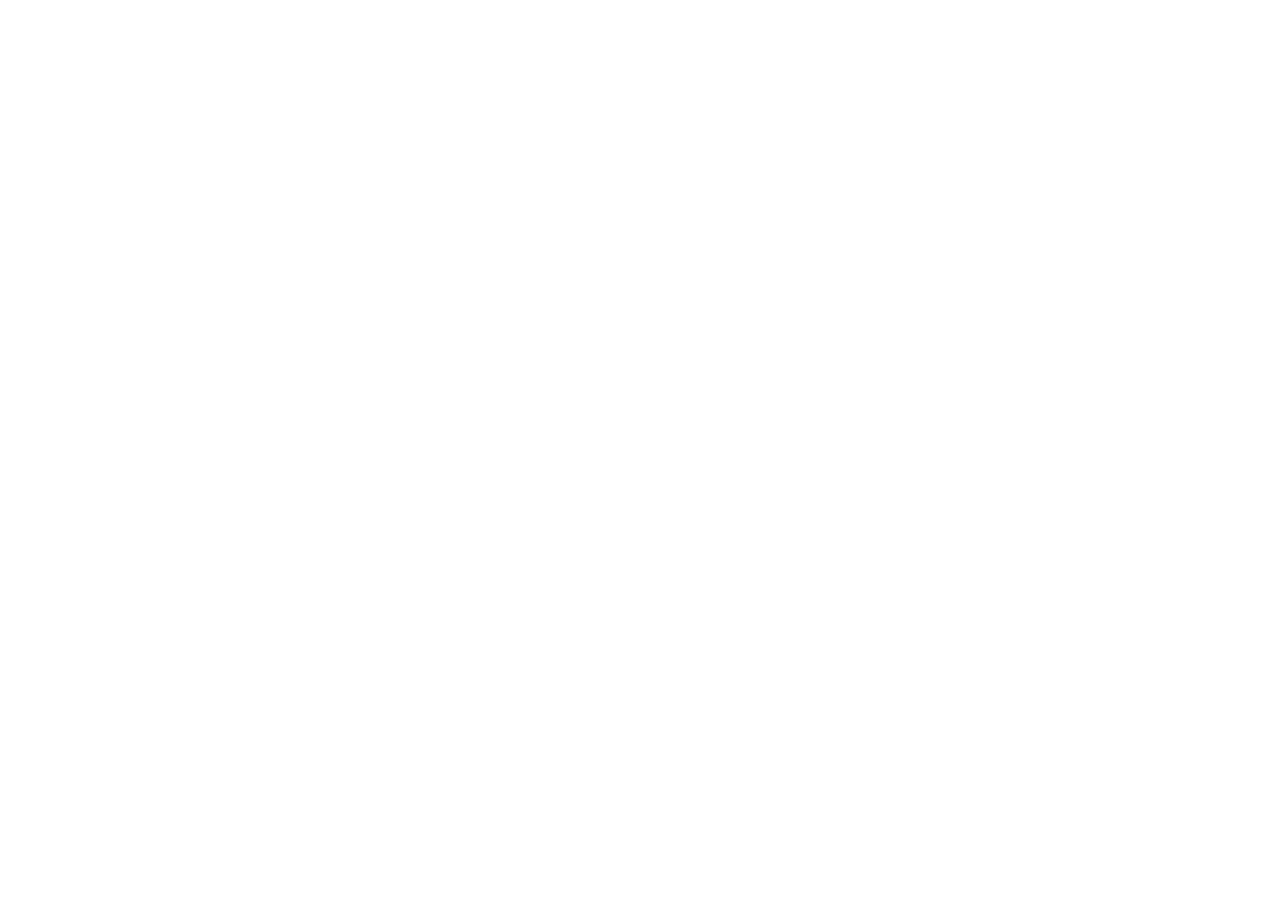
==== index.html @ 659ebb9b "File dasar" ====
<!DOCTYPE html>
<html lang="en">
<head>
    <meta charset="UTF-8">
    <meta http-equiv="X-UA-Compatible" content="IE=edge">
    <meta name="viewport" content="width=device-width, initial-scale=1.0">
    <title>Document</title>
    <link rel="stylesheet" href="styles/style.css">
</head>
<body>
    
</body>
</html>
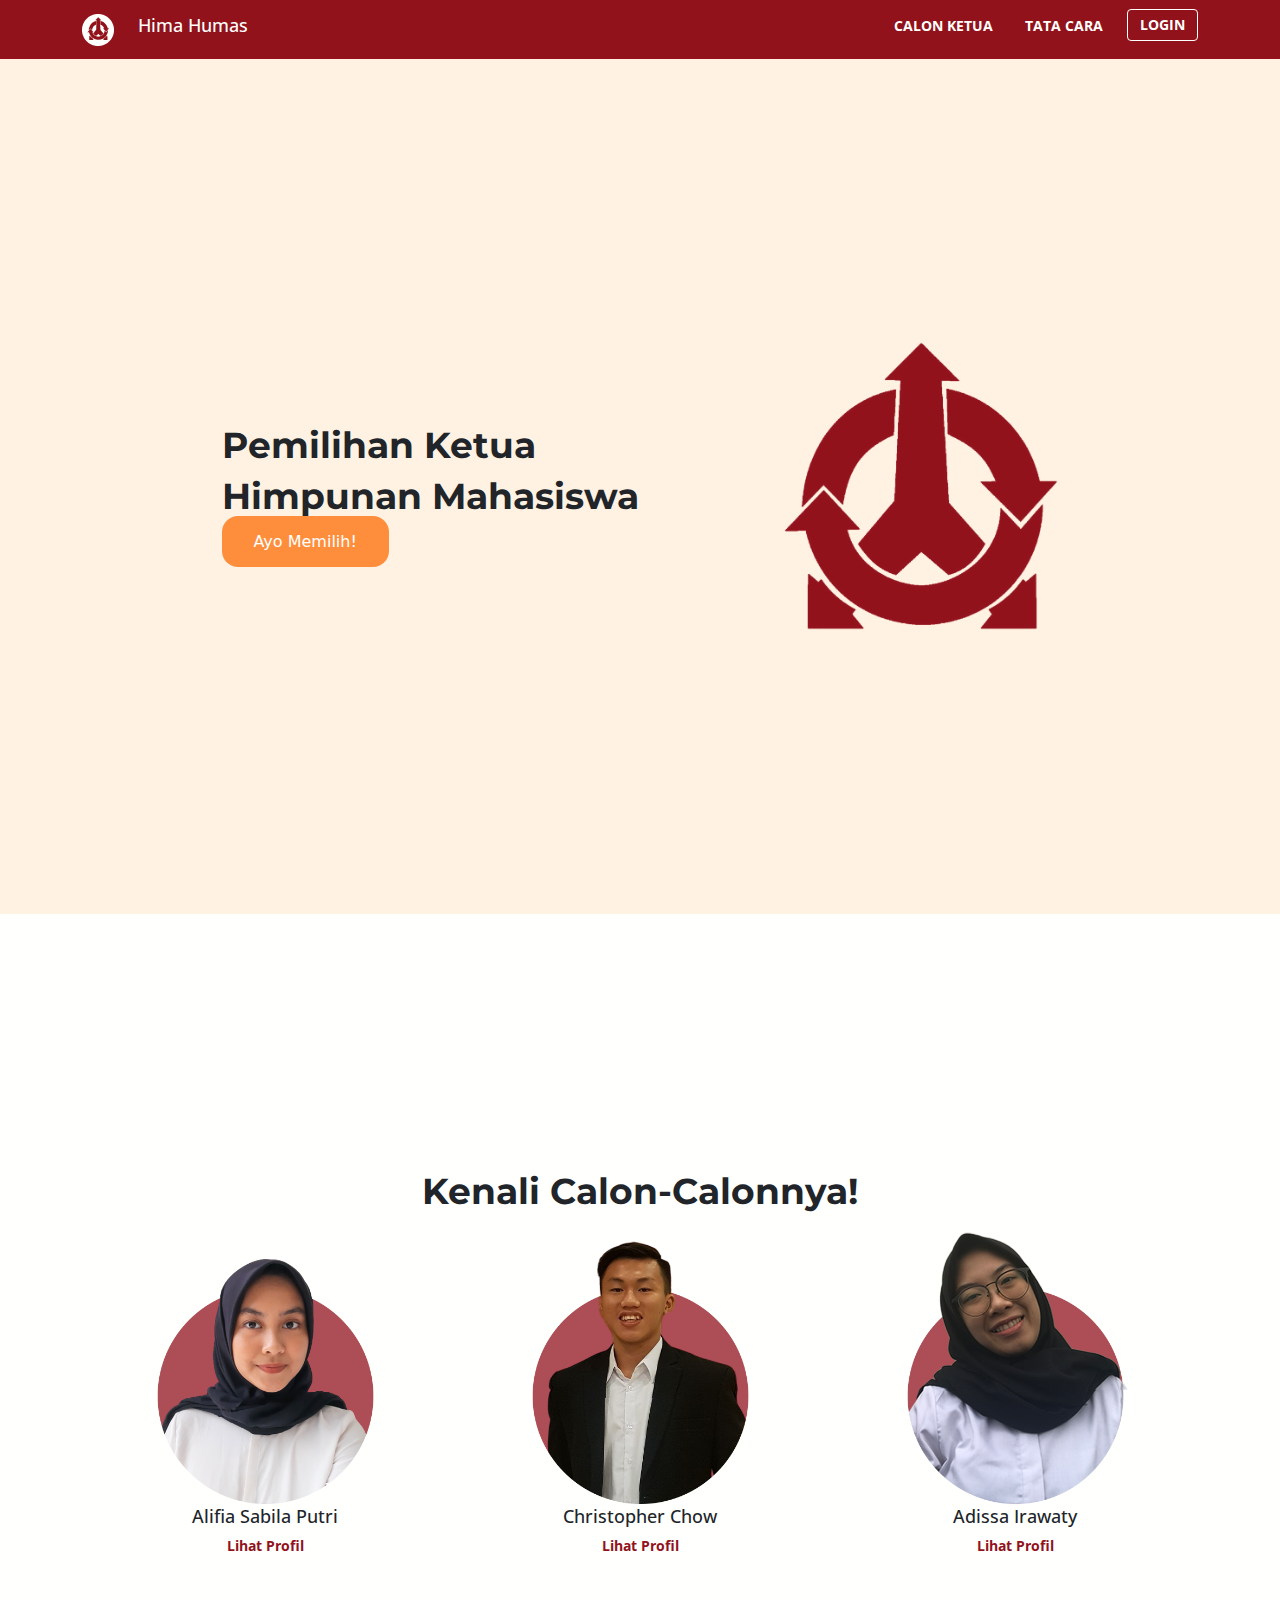
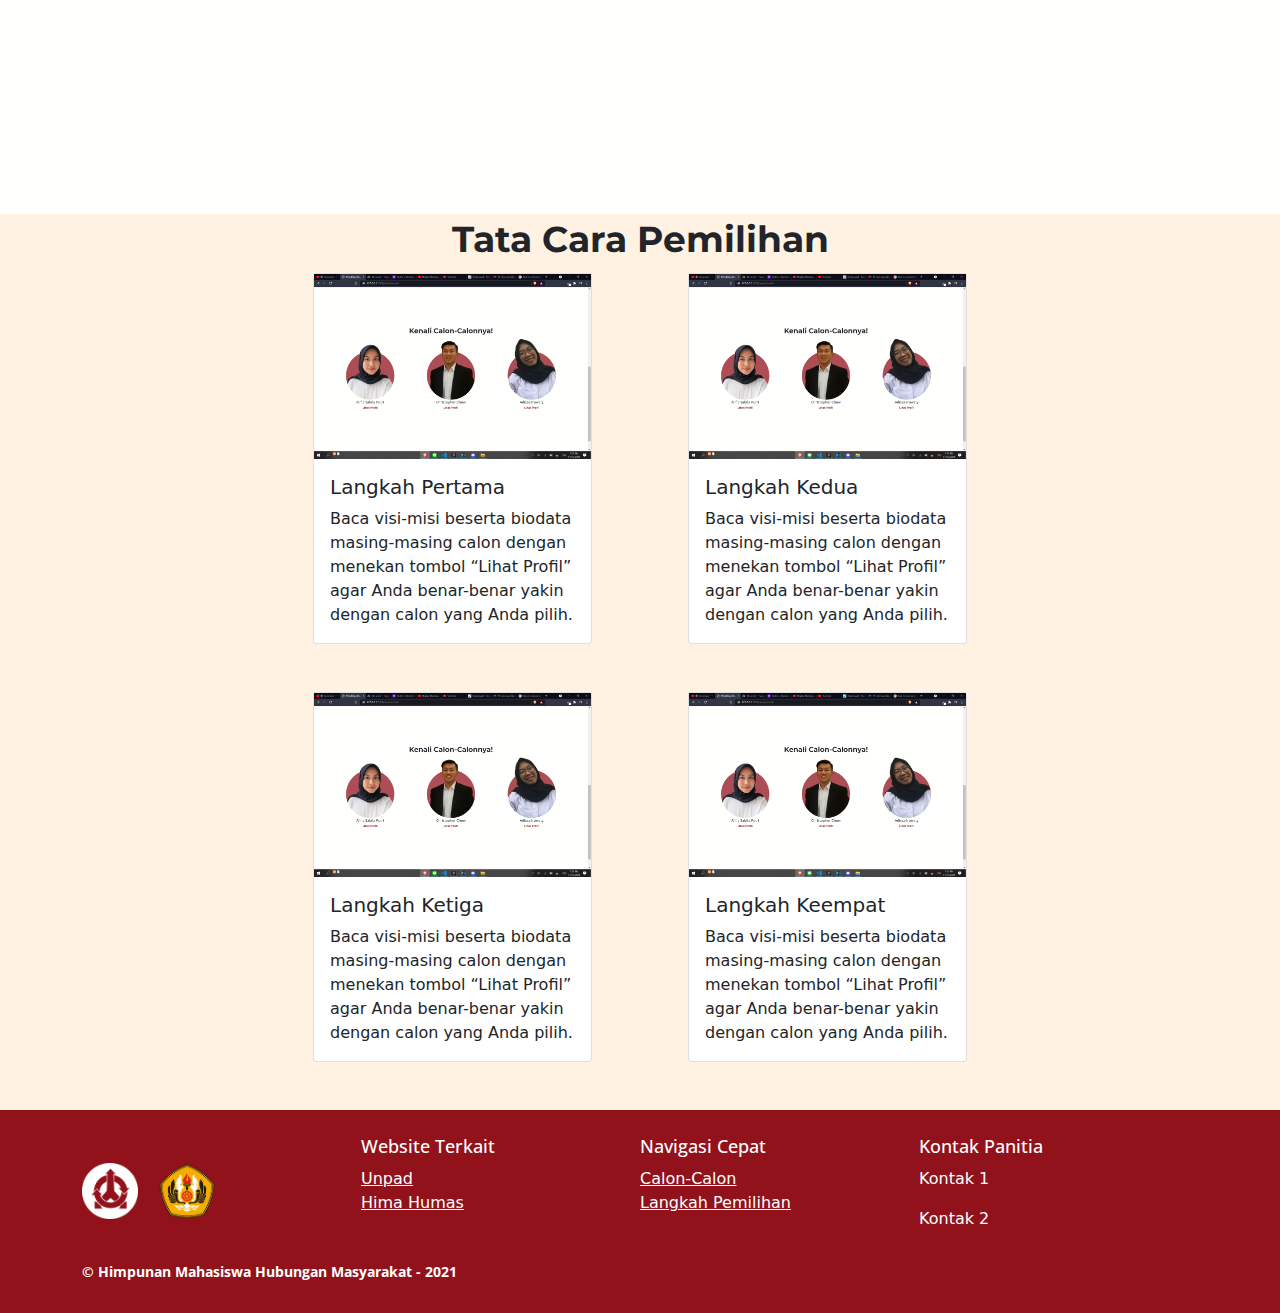
==== commit 681e4060: "Page index (belum responsive)" ====
--- a/index.html
+++ b/index.html
@@ -4,10 +4,160 @@
     <meta charset="UTF-8">
     <meta http-equiv="X-UA-Compatible" content="IE=edge">
     <meta name="viewport" content="width=device-width, initial-scale=1.0">
-    <title>Document</title>
+    <title>Pemilu Raya Hima Humas 2021</title>
     <link rel="stylesheet" href="styles/style.css">
 </head>
 <body>
+    <!-- Navigation bar -->
+    <nav class="navbar navbar-expand-lg bg-primary">
+        <div class="container">
+            <a href="#" class="navbar-brand d-flex flex-row align-items-center" aria-label="Logo Website">
+                <img class="me-4" src="src/logo/Logo Hima.png" alt="" srcset="">
+                <h6 class="h5 text-light">Hima Humas</h6>
+            </a>
+
+            <ul class="navbar-nav">
+                <li class="nav-item">
+                    <a href="#" class="nav-link text-light me-3 h6">CALON KETUA</a>
+                </li>
+                <li class="nav-item">
+                    <a href="#" class="nav-link text-light me-3 h6">TATA CARA</a>
+                </li>
+                <li class="nav-item">
+                    <a href="" class="btn btn-outline-light h6">LOGIN</a>
+                </li>
+            </ul>
+        </div>
+    </nav>
+
+    <!-- Hero Section -->
+    <main class="container hero d-flex flex-row justify-content-center align-items-center">
+        <div class="col-lg-6">
+            <h3 class="h3">Pemilihan Ketua <br> Himpunan Mahasiswa</h3>
+            <a href="#" class="button">Ayo Memilih!</a>
+        </div>
+        <div class="col-lg-3">
+            <img src="./src/logo/HIMA INTERNAL edit.png" class="logo" alt="">
+        </div>
+    </main>
     
+    <!-- Calon Section -->
+    <main class="calon">
+        <div class="container calon d-flex flex-column align-items-center justify-content-center">
+            <h3 class="h3">Kenali Calon-Calonnya!</h3>
+            <div class="d-flex flex-row justify-content-center">
+                <div class="col-lg-3 mx-5 d-flex flex-column align-items-center">
+                    <img src="./src/calon/Calon 1/calon-1.png" alt="" class="logo">
+                    <h5 class="h5">Alifia Sabila Putri</h5>
+                    <h6 class="h6 text-primary">Lihat Profil</h6>
+                </div>
+                <div class="col-lg-3 mx-5 d-flex flex-column align-items-center">
+                    <img src="./src/calon/Calon 2/calon-2.png" alt="" class="logo">
+                    <h5 class="h5">Christopher Chow</h5>
+                    <h6 class="h6 text-primary">Lihat Profil</h6>
+                </div>
+                <div class="col-lg-3 mx-5 d-flex flex-column align-items-center">
+                    <img src="./src/calon/Calon 3/calon-3.png" alt="" class="logo">
+                    <h5 class="h5">Adissa Irawaty</h5>
+                    <h6 class="h6 text-primary">Lihat Profil</h6>
+                </div>
+            </div>
+        </div>
+    </main>
+
+    <!-- Tata Cara Section-->
+    <main>
+        <div class="container d-flex flex-column align-items-center justify-content-center">
+            <h3 class="h3">Tata Cara Pemilihan</h3>
+            <div class="d-flex flex-column col-lg-12">
+                <div class="d-flex flex-row align-items-center justify-content-center">
+                    <div class="col-lg-3 mx-5">
+                        <div class="card" style="width:100%">
+                            <img src="./src/tatacara/tes.png" alt="">
+                            <div class="card-body">
+                                <h5 class="card-title">Langkah Pertama</h5>
+                                <p class="card-text">
+                                    Baca visi-misi beserta biodata masing-masing calon dengan menekan tombol “Lihat Profil” agar Anda benar-benar yakin dengan calon yang Anda pilih.
+                                </p>
+                            </div>
+                        </div>
+                        
+                    </div>
+                    <div class="col-lg-3 mx-5">
+                        <div class="card" style="width:100%">
+                            <img src="./src/tatacara/tes.png" alt="">
+                            <div class="card-body">
+                                <h5 class="card-title">Langkah Kedua</h5>
+                                <p class="card-text">
+                                    Baca visi-misi beserta biodata masing-masing calon dengan menekan tombol “Lihat Profil” agar Anda benar-benar yakin dengan calon yang Anda pilih.
+                                </p>
+                            </div>
+                        </div>
+                    </div>
+                </div>
+                <div class="d-flex flex-row align-items-center justify-content-center">
+                    <div class="col-lg-3 mx-5 my-5">
+                        <div class="card" style="width:100%">
+                            <img src="./src/tatacara/tes.png" alt="">
+                            <div class="card-body">
+                                <h5 class="card-title">Langkah Ketiga</h5>
+                                <p class="card-text">
+                                    Baca visi-misi beserta biodata masing-masing calon dengan menekan tombol “Lihat Profil” agar Anda benar-benar yakin dengan calon yang Anda pilih.
+                                </p>
+                            </div>
+                        </div>
+                        
+                    </div>
+                    <div class="col-lg-3 mx-5 my-5">
+                        <div class="card" style="width:100%">
+                            <img src="./src/tatacara/tes.png" alt="">
+                            <div class="card-body">
+                                <h5 class="card-title">Langkah Keempat</h5>
+                                <p class="card-text">
+                                    Baca visi-misi beserta biodata masing-masing calon dengan menekan tombol “Lihat Profil” agar Anda benar-benar yakin dengan calon yang Anda pilih.
+                                </p>
+                            </div>
+                        </div>
+                    </div>
+                </div>
+            </div>
+        </div>
+    </main>
+
+    <!-- Footer -->
+    <footer class="bg-primary py-4">
+        <div class="container d-flex flex-column">
+            <div class="d-flex flex-row col-lg-12 mb-3">
+                <div class="col-lg-3 d-flex flex-row align-items-center">
+                    <div class="col-lg-3">
+                        <img src="./src/logo/Logo Hima Gede.png" alt="" class="logo-sm">
+                    </div>
+                    <div class="col-lg-3">
+                        <img src="./src/logo/logo-unpad1.png" alt="" class="logo">
+                    </div>
+                </div>
+                <div class="col-lg-3 d-flex flex-column">
+                    <h5 class="h5 text-light">Website Terkait</h5>
+                    <a href="https://www.unpad.ac.id/" target="_blank" class="text-light">Unpad</a>
+                    <a href="http://prodihumas.fikom.unpad.ac.id/category/kemahasiswaan/hima-humas/" target="_blank" class="text-light">Hima Humas</a>
+                </div>
+                <div class="col-lg-3 d-flex flex-column">
+                    <h5 class="h5 text-light">Navigasi Cepat</h5>
+                    <a href="" class="text-light">Calon-Calon</a>
+                    <a href="" class="text-light">Langkah Pemilihan</a>
+                </div>
+                <div class="col-lg-3 d-flex flex-column">
+                    <h5 class="h5 text-light">Kontak Panitia</h5>
+                    <p class="text-light">Kontak 1</p>
+                    <p class="text-light">Kontak 2</p>
+                </div>
+            </div>
+            
+            <h6 class="h6 text-light">© Himpunan Mahasiswa Hubungan Masyarakat - 2021</h6>
+        </div>
+    </footer>
+
+    <!-- JavaScript Bootstrap -->
+    <script src="https://cdn.jsdelivr.net/npm/bootstrap@5.1.3/dist/js/bootstrap.bundle.min.js" integrity="sha384-ka7Sk0Gln4gmtz2MlQnikT1wXgYsOg+OMhuP+IlRH9sENBO0LRn5q+8nbTov4+1p" crossorigin="anonymous"></script>
 </body>
 </html>--- a/styles/style.css
+++ b/styles/style.css
@@ -0,0 +1,11439 @@
+@charset "UTF-8";
+@import url("https://fonts.googleapis.com/css2?family=Montserrat:wght@400;500;700&family=Open+Sans:wght@400;500;600;700&display=swap");
+.bg-color-bg {
+  background-color: #FFF2e2;
+}
+
+.bg-color-bg-2 {
+  background-color: #FFFFFE;
+}
+
+.bg-color-headline {
+  background-color: #0d0d0d;
+}
+
+.bg-color-paragraph {
+  background-color: #2a2a2a;
+}
+
+.bg-color-primary {
+  background-color: #92121C;
+}
+
+.bg-color-secondary {
+  background-color: #FF8E3C;
+}
+
+.bg-color-success {
+  background-color: #93BC39;
+}
+
+.bg-color-error {
+  background-color: #EE3E54;
+}
+
+.color-bg {
+  color: #FFF2e2;
+}
+
+.color-bg-2 {
+  color: #FFFFFE;
+}
+
+.color-headline {
+  color: #0d0d0d;
+}
+
+.color-paragraph {
+  color: #2a2a2a;
+}
+
+.color-primary {
+  color: #92121C;
+}
+
+.color-secondary {
+  color: #FF8E3C;
+}
+
+.color-success {
+  color: #93BC39;
+}
+
+.color-error {
+  color: #EE3E54;
+}
+
+.h1 {
+  font-family: "Montserrat", sans-serif !important;
+  font-size: 72px !important;
+  line-height: 96px !important;
+  font-weight: bold !important;
+}
+
+.h2 {
+  font-family: "Montserrat", sans-serif !important;
+  font-size: 51px !important;
+  line-height: 72px !important;
+  font-weight: bold !important;
+}
+
+.h3 {
+  font-family: "Montserrat", sans-serif !important;
+  font-size: 36px !important;
+  line-height: 51px !important;
+  font-weight: bold !important;
+}
+
+.h4 {
+  font-family: "Montserrat", sans-serif !important;
+  font-size: 25px !important;
+  line-height: 36px !important;
+  font-weight: bold !important;
+}
+
+.h5 {
+  font-family: "Open sans", sans-serif !important;
+  font-size: 18px !important;
+  line-height: 25px !important;
+  font-weight: 600;
+}
+
+.h6 {
+  font-family: "Open sans", sans-serif !important;
+  font-size: 14px !important;
+  line-height: 18px !important;
+  letter-spacing: 4% !important;
+  font-weight: bold !important;
+}
+
+.p {
+  font-family: "Open sans", sans-serif !important;
+  font-size: 18px !important;
+  line-height: 25px !important;
+}
+
+body {
+  margin: 0;
+  padding: 0;
+  background-color: #FFF2e2 !important;
+}
+
+.hero {
+  height: 95vh;
+}
+
+.calon {
+  height: 100vh;
+  background-color: #FFFFFE;
+}
+
+.tatacara-item {
+  background-color: #FFFFFE;
+  width: 100%;
+}
+.tatacara-item img {
+  width: 100%;
+  height: auto;
+}
+
+.button {
+  text-decoration: none;
+  background-color: #ff8e3c;
+  color: #fffffe;
+  padding: 16px 32px;
+  border-radius: 16px;
+}
+
+.logo {
+  width: 100%;
+  height: auto;
+}
+
+.logo-sm {
+  width: 80%;
+  height: auto;
+}
+
+/*!
+ * Bootstrap v5.1.3 (https://getbootstrap.com/)
+ * Copyright 2011-2021 The Bootstrap Authors
+ * Copyright 2011-2021 Twitter, Inc.
+ * Licensed under MIT (https://github.com/twbs/bootstrap/blob/main/LICENSE)
+ */
+:root {
+  --bs-blue: #0d6efd;
+  --bs-indigo: #6610f2;
+  --bs-purple: #6f42c1;
+  --bs-pink: #d63384;
+  --bs-red: #dc3545;
+  --bs-orange: #fd7e14;
+  --bs-yellow: #ffc107;
+  --bs-green: #198754;
+  --bs-teal: #20c997;
+  --bs-cyan: #0dcaf0;
+  --bs-white: #fff;
+  --bs-gray: #6c757d;
+  --bs-gray-dark: #343a40;
+  --bs-gray-100: #f8f9fa;
+  --bs-gray-200: #e9ecef;
+  --bs-gray-300: #dee2e6;
+  --bs-gray-400: #ced4da;
+  --bs-gray-500: #adb5bd;
+  --bs-gray-600: #6c757d;
+  --bs-gray-700: #495057;
+  --bs-gray-800: #343a40;
+  --bs-gray-900: #212529;
+  --bs-primary: #92121c;
+  --bs-secondary: #ff8e3c;
+  --bs-success: #93bc39;
+  --bs-info: #0d0d0d;
+  --bs-warning: #2a2a2a;
+  --bs-danger: #ee3e54;
+  --bs-light: #fffffe;
+  --bs-dark: #fff2e2;
+  --bs-primary-rgb: 146, 18, 28;
+  --bs-secondary-rgb: 255, 142, 60;
+  --bs-success-rgb: 147, 188, 57;
+  --bs-info-rgb: 13, 13, 13;
+  --bs-warning-rgb: 42, 42, 42;
+  --bs-danger-rgb: 238, 62, 84;
+  --bs-light-rgb: 255, 255, 254;
+  --bs-dark-rgb: 255, 242, 226;
+  --bs-white-rgb: 255, 255, 255;
+  --bs-black-rgb: 0, 0, 0;
+  --bs-body-color-rgb: 33, 37, 41;
+  --bs-body-bg-rgb: 255, 255, 255;
+  --bs-font-sans-serif: system-ui, -apple-system, "Segoe UI", Roboto, "Helvetica Neue", Arial, "Noto Sans", "Liberation Sans", sans-serif, "Apple Color Emoji", "Segoe UI Emoji", "Segoe UI Symbol", "Noto Color Emoji";
+  --bs-font-monospace: SFMono-Regular, Menlo, Monaco, Consolas, "Liberation Mono", "Courier New", monospace;
+  --bs-gradient: linear-gradient(180deg, rgba(255, 255, 255, 0.15), rgba(255, 255, 255, 0));
+  --bs-body-font-family: var(--bs-font-sans-serif);
+  --bs-body-font-size: 1rem;
+  --bs-body-font-weight: 400;
+  --bs-body-line-height: 1.5;
+  --bs-body-color: #212529;
+  --bs-body-bg: #fff;
+}
+
+*,
+*::before,
+*::after {
+  box-sizing: border-box;
+}
+
+@media (prefers-reduced-motion: no-preference) {
+  :root {
+    scroll-behavior: smooth;
+  }
+}
+
+body {
+  margin: 0;
+  font-family: var(--bs-body-font-family);
+  font-size: var(--bs-body-font-size);
+  font-weight: var(--bs-body-font-weight);
+  line-height: var(--bs-body-line-height);
+  color: var(--bs-body-color);
+  text-align: var(--bs-body-text-align);
+  background-color: var(--bs-body-bg);
+  -webkit-text-size-adjust: 100%;
+  -webkit-tap-highlight-color: rgba(0, 0, 0, 0);
+}
+
+hr {
+  margin: 1rem 0;
+  color: inherit;
+  background-color: currentColor;
+  border: 0;
+  opacity: 0.25;
+}
+
+hr:not([size]) {
+  height: 1px;
+}
+
+h6, .h6, h5, .h5, h4, .h4, h3, .h3, h2, .h2, h1, .h1 {
+  margin-top: 0;
+  margin-bottom: 0.5rem;
+  font-weight: 500;
+  line-height: 1.2;
+}
+
+h1, .h1 {
+  font-size: calc(1.375rem + 1.5vw);
+}
+@media (min-width: 1200px) {
+  h1, .h1 {
+    font-size: 2.5rem;
+  }
+}
+
+h2, .h2 {
+  font-size: calc(1.325rem + 0.9vw);
+}
+@media (min-width: 1200px) {
+  h2, .h2 {
+    font-size: 2rem;
+  }
+}
+
+h3, .h3 {
+  font-size: calc(1.3rem + 0.6vw);
+}
+@media (min-width: 1200px) {
+  h3, .h3 {
+    font-size: 1.75rem;
+  }
+}
+
+h4, .h4 {
+  font-size: calc(1.275rem + 0.3vw);
+}
+@media (min-width: 1200px) {
+  h4, .h4 {
+    font-size: 1.5rem;
+  }
+}
+
+h5, .h5 {
+  font-size: 1.25rem;
+}
+
+h6, .h6 {
+  font-size: 1rem;
+}
+
+p {
+  margin-top: 0;
+  margin-bottom: 1rem;
+}
+
+abbr[title],
+abbr[data-bs-original-title] {
+  -webkit-text-decoration: underline dotted;
+          text-decoration: underline dotted;
+  cursor: help;
+  -webkit-text-decoration-skip-ink: none;
+          text-decoration-skip-ink: none;
+}
+
+address {
+  margin-bottom: 1rem;
+  font-style: normal;
+  line-height: inherit;
+}
+
+ol,
+ul {
+  padding-left: 2rem;
+}
+
+ol,
+ul,
+dl {
+  margin-top: 0;
+  margin-bottom: 1rem;
+}
+
+ol ol,
+ul ul,
+ol ul,
+ul ol {
+  margin-bottom: 0;
+}
+
+dt {
+  font-weight: 700;
+}
+
+dd {
+  margin-bottom: 0.5rem;
+  margin-left: 0;
+}
+
+blockquote {
+  margin: 0 0 1rem;
+}
+
+b,
+strong {
+  font-weight: bolder;
+}
+
+small, .small {
+  font-size: 0.875em;
+}
+
+mark, .mark {
+  padding: 0.2em;
+  background-color: #fcf8e3;
+}
+
+sub,
+sup {
+  position: relative;
+  font-size: 0.75em;
+  line-height: 0;
+  vertical-align: baseline;
+}
+
+sub {
+  bottom: -0.25em;
+}
+
+sup {
+  top: -0.5em;
+}
+
+a {
+  color: #92121c;
+  text-decoration: underline;
+}
+a:hover {
+  color: #750e16;
+}
+
+a:not([href]):not([class]), a:not([href]):not([class]):hover {
+  color: inherit;
+  text-decoration: none;
+}
+
+pre,
+code,
+kbd,
+samp {
+  font-family: var(--bs-font-monospace);
+  font-size: 1em;
+  direction: ltr /* rtl:ignore */;
+  unicode-bidi: bidi-override;
+}
+
+pre {
+  display: block;
+  margin-top: 0;
+  margin-bottom: 1rem;
+  overflow: auto;
+  font-size: 0.875em;
+}
+pre code {
+  font-size: inherit;
+  color: inherit;
+  word-break: normal;
+}
+
+code {
+  font-size: 0.875em;
+  color: #d63384;
+  word-wrap: break-word;
+}
+a > code {
+  color: inherit;
+}
+
+kbd {
+  padding: 0.2rem 0.4rem;
+  font-size: 0.875em;
+  color: #fff;
+  background-color: #212529;
+  border-radius: 0.2rem;
+}
+kbd kbd {
+  padding: 0;
+  font-size: 1em;
+  font-weight: 700;
+}
+
+figure {
+  margin: 0 0 1rem;
+}
+
+img,
+svg {
+  vertical-align: middle;
+}
+
+table {
+  caption-side: bottom;
+  border-collapse: collapse;
+}
+
+caption {
+  padding-top: 0.5rem;
+  padding-bottom: 0.5rem;
+  color: #6c757d;
+  text-align: left;
+}
+
+th {
+  text-align: inherit;
+  text-align: -webkit-match-parent;
+}
+
+thead,
+tbody,
+tfoot,
+tr,
+td,
+th {
+  border-color: inherit;
+  border-style: solid;
+  border-width: 0;
+}
+
+label {
+  display: inline-block;
+}
+
+button {
+  border-radius: 0;
+}
+
+button:focus:not(:focus-visible) {
+  outline: 0;
+}
+
+input,
+button,
+select,
+optgroup,
+textarea {
+  margin: 0;
+  font-family: inherit;
+  font-size: inherit;
+  line-height: inherit;
+}
+
+button,
+select {
+  text-transform: none;
+}
+
+[role=button] {
+  cursor: pointer;
+}
+
+select {
+  word-wrap: normal;
+}
+select:disabled {
+  opacity: 1;
+}
+
+[list]::-webkit-calendar-picker-indicator {
+  display: none;
+}
+
+button,
+[type=button],
+[type=reset],
+[type=submit] {
+  -webkit-appearance: button;
+}
+button:not(:disabled),
+[type=button]:not(:disabled),
+[type=reset]:not(:disabled),
+[type=submit]:not(:disabled) {
+  cursor: pointer;
+}
+
+::-moz-focus-inner {
+  padding: 0;
+  border-style: none;
+}
+
+textarea {
+  resize: vertical;
+}
+
+fieldset {
+  min-width: 0;
+  padding: 0;
+  margin: 0;
+  border: 0;
+}
+
+legend {
+  float: left;
+  width: 100%;
+  padding: 0;
+  margin-bottom: 0.5rem;
+  font-size: calc(1.275rem + 0.3vw);
+  line-height: inherit;
+}
+@media (min-width: 1200px) {
+  legend {
+    font-size: 1.5rem;
+  }
+}
+legend + * {
+  clear: left;
+}
+
+::-webkit-datetime-edit-fields-wrapper,
+::-webkit-datetime-edit-text,
+::-webkit-datetime-edit-minute,
+::-webkit-datetime-edit-hour-field,
+::-webkit-datetime-edit-day-field,
+::-webkit-datetime-edit-month-field,
+::-webkit-datetime-edit-year-field {
+  padding: 0;
+}
+
+::-webkit-inner-spin-button {
+  height: auto;
+}
+
+[type=search] {
+  outline-offset: -2px;
+  -webkit-appearance: textfield;
+}
+
+/* rtl:raw:
+[type="tel"],
+[type="url"],
+[type="email"],
+[type="number"] {
+  direction: ltr;
+}
+*/
+::-webkit-search-decoration {
+  -webkit-appearance: none;
+}
+
+::-webkit-color-swatch-wrapper {
+  padding: 0;
+}
+
+::-webkit-file-upload-button {
+  font: inherit;
+}
+
+::file-selector-button {
+  font: inherit;
+}
+
+::-webkit-file-upload-button {
+  font: inherit;
+  -webkit-appearance: button;
+}
+
+output {
+  display: inline-block;
+}
+
+iframe {
+  border: 0;
+}
+
+summary {
+  display: list-item;
+  cursor: pointer;
+}
+
+progress {
+  vertical-align: baseline;
+}
+
+[hidden] {
+  display: none !important;
+}
+
+.lead {
+  font-size: 1.25rem;
+  font-weight: 300;
+}
+
+.display-1 {
+  font-size: calc(1.625rem + 4.5vw);
+  font-weight: 300;
+  line-height: 1.2;
+}
+@media (min-width: 1200px) {
+  .display-1 {
+    font-size: 5rem;
+  }
+}
+
+.display-2 {
+  font-size: calc(1.575rem + 3.9vw);
+  font-weight: 300;
+  line-height: 1.2;
+}
+@media (min-width: 1200px) {
+  .display-2 {
+    font-size: 4.5rem;
+  }
+}
+
+.display-3 {
+  font-size: calc(1.525rem + 3.3vw);
+  font-weight: 300;
+  line-height: 1.2;
+}
+@media (min-width: 1200px) {
+  .display-3 {
+    font-size: 4rem;
+  }
+}
+
+.display-4 {
+  font-size: calc(1.475rem + 2.7vw);
+  font-weight: 300;
+  line-height: 1.2;
+}
+@media (min-width: 1200px) {
+  .display-4 {
+    font-size: 3.5rem;
+  }
+}
+
+.display-5 {
+  font-size: calc(1.425rem + 2.1vw);
+  font-weight: 300;
+  line-height: 1.2;
+}
+@media (min-width: 1200px) {
+  .display-5 {
+    font-size: 3rem;
+  }
+}
+
+.display-6 {
+  font-size: calc(1.375rem + 1.5vw);
+  font-weight: 300;
+  line-height: 1.2;
+}
+@media (min-width: 1200px) {
+  .display-6 {
+    font-size: 2.5rem;
+  }
+}
+
+.list-unstyled {
+  padding-left: 0;
+  list-style: none;
+}
+
+.list-inline {
+  padding-left: 0;
+  list-style: none;
+}
+
+.list-inline-item {
+  display: inline-block;
+}
+.list-inline-item:not(:last-child) {
+  margin-right: 0.5rem;
+}
+
+.initialism {
+  font-size: 0.875em;
+  text-transform: uppercase;
+}
+
+.blockquote {
+  margin-bottom: 1rem;
+  font-size: 1.25rem;
+}
+.blockquote > :last-child {
+  margin-bottom: 0;
+}
+
+.blockquote-footer {
+  margin-top: -1rem;
+  margin-bottom: 1rem;
+  font-size: 0.875em;
+  color: #6c757d;
+}
+.blockquote-footer::before {
+  content: "— ";
+}
+
+.img-fluid {
+  max-width: 100%;
+  height: auto;
+}
+
+.img-thumbnail {
+  padding: 0.25rem;
+  background-color: #fff;
+  border: 1px solid #dee2e6;
+  border-radius: 0.25rem;
+  max-width: 100%;
+  height: auto;
+}
+
+.figure {
+  display: inline-block;
+}
+
+.figure-img {
+  margin-bottom: 0.5rem;
+  line-height: 1;
+}
+
+.figure-caption {
+  font-size: 0.875em;
+  color: #6c757d;
+}
+
+.container,
+.container-fluid,
+.container-xxl,
+.container-xl,
+.container-lg,
+.container-md,
+.container-sm {
+  width: 100%;
+  padding-right: var(--bs-gutter-x, 0.75rem);
+  padding-left: var(--bs-gutter-x, 0.75rem);
+  margin-right: auto;
+  margin-left: auto;
+}
+
+@media (min-width: 576px) {
+  .container-sm, .container {
+    max-width: 540px;
+  }
+}
+@media (min-width: 768px) {
+  .container-md, .container-sm, .container {
+    max-width: 720px;
+  }
+}
+@media (min-width: 992px) {
+  .container-lg, .container-md, .container-sm, .container {
+    max-width: 960px;
+  }
+}
+@media (min-width: 1200px) {
+  .container-xl, .container-lg, .container-md, .container-sm, .container {
+    max-width: 1140px;
+  }
+}
+@media (min-width: 1400px) {
+  .container-xxl, .container-xl, .container-lg, .container-md, .container-sm, .container {
+    max-width: 1320px;
+  }
+}
+.row {
+  --bs-gutter-x: 1.5rem;
+  --bs-gutter-y: 0;
+  display: flex;
+  flex-wrap: wrap;
+  margin-top: calc(-1 * var(--bs-gutter-y));
+  margin-right: calc(-.5 * var(--bs-gutter-x));
+  margin-left: calc(-.5 * var(--bs-gutter-x));
+}
+.row > * {
+  flex-shrink: 0;
+  width: 100%;
+  max-width: 100%;
+  padding-right: calc(var(--bs-gutter-x) * .5);
+  padding-left: calc(var(--bs-gutter-x) * .5);
+  margin-top: var(--bs-gutter-y);
+}
+
+.col {
+  flex: 1 0 0%;
+}
+
+.row-cols-auto > * {
+  flex: 0 0 auto;
+  width: auto;
+}
+
+.row-cols-1 > * {
+  flex: 0 0 auto;
+  width: 100%;
+}
+
+.row-cols-2 > * {
+  flex: 0 0 auto;
+  width: 50%;
+}
+
+.row-cols-3 > * {
+  flex: 0 0 auto;
+  width: 33.3333333333%;
+}
+
+.row-cols-4 > * {
+  flex: 0 0 auto;
+  width: 25%;
+}
+
+.row-cols-5 > * {
+  flex: 0 0 auto;
+  width: 20%;
+}
+
+.row-cols-6 > * {
+  flex: 0 0 auto;
+  width: 16.6666666667%;
+}
+
+.col-auto {
+  flex: 0 0 auto;
+  width: auto;
+}
+
+.col-1 {
+  flex: 0 0 auto;
+  width: 8.33333333%;
+}
+
+.col-2 {
+  flex: 0 0 auto;
+  width: 16.66666667%;
+}
+
+.col-3 {
+  flex: 0 0 auto;
+  width: 25%;
+}
+
+.col-4 {
+  flex: 0 0 auto;
+  width: 33.33333333%;
+}
+
+.col-5 {
+  flex: 0 0 auto;
+  width: 41.66666667%;
+}
+
+.col-6 {
+  flex: 0 0 auto;
+  width: 50%;
+}
+
+.col-7 {
+  flex: 0 0 auto;
+  width: 58.33333333%;
+}
+
+.col-8 {
+  flex: 0 0 auto;
+  width: 66.66666667%;
+}
+
+.col-9 {
+  flex: 0 0 auto;
+  width: 75%;
+}
+
+.col-10 {
+  flex: 0 0 auto;
+  width: 83.33333333%;
+}
+
+.col-11 {
+  flex: 0 0 auto;
+  width: 91.66666667%;
+}
+
+.col-12 {
+  flex: 0 0 auto;
+  width: 100%;
+}
+
+.offset-1 {
+  margin-left: 8.33333333%;
+}
+
+.offset-2 {
+  margin-left: 16.66666667%;
+}
+
+.offset-3 {
+  margin-left: 25%;
+}
+
+.offset-4 {
+  margin-left: 33.33333333%;
+}
+
+.offset-5 {
+  margin-left: 41.66666667%;
+}
+
+.offset-6 {
+  margin-left: 50%;
+}
+
+.offset-7 {
+  margin-left: 58.33333333%;
+}
+
+.offset-8 {
+  margin-left: 66.66666667%;
+}
+
+.offset-9 {
+  margin-left: 75%;
+}
+
+.offset-10 {
+  margin-left: 83.33333333%;
+}
+
+.offset-11 {
+  margin-left: 91.66666667%;
+}
+
+.g-0,
+.gx-0 {
+  --bs-gutter-x: 0;
+}
+
+.g-0,
+.gy-0 {
+  --bs-gutter-y: 0;
+}
+
+.g-1,
+.gx-1 {
+  --bs-gutter-x: 0.25rem;
+}
+
+.g-1,
+.gy-1 {
+  --bs-gutter-y: 0.25rem;
+}
+
+.g-2,
+.gx-2 {
+  --bs-gutter-x: 0.5rem;
+}
+
+.g-2,
+.gy-2 {
+  --bs-gutter-y: 0.5rem;
+}
+
+.g-3,
+.gx-3 {
+  --bs-gutter-x: 1rem;
+}
+
+.g-3,
+.gy-3 {
+  --bs-gutter-y: 1rem;
+}
+
+.g-4,
+.gx-4 {
+  --bs-gutter-x: 1.5rem;
+}
+
+.g-4,
+.gy-4 {
+  --bs-gutter-y: 1.5rem;
+}
+
+.g-5,
+.gx-5 {
+  --bs-gutter-x: 3rem;
+}
+
+.g-5,
+.gy-5 {
+  --bs-gutter-y: 3rem;
+}
+
+@media (min-width: 576px) {
+  .col-sm {
+    flex: 1 0 0%;
+  }
+
+  .row-cols-sm-auto > * {
+    flex: 0 0 auto;
+    width: auto;
+  }
+
+  .row-cols-sm-1 > * {
+    flex: 0 0 auto;
+    width: 100%;
+  }
+
+  .row-cols-sm-2 > * {
+    flex: 0 0 auto;
+    width: 50%;
+  }
+
+  .row-cols-sm-3 > * {
+    flex: 0 0 auto;
+    width: 33.3333333333%;
+  }
+
+  .row-cols-sm-4 > * {
+    flex: 0 0 auto;
+    width: 25%;
+  }
+
+  .row-cols-sm-5 > * {
+    flex: 0 0 auto;
+    width: 20%;
+  }
+
+  .row-cols-sm-6 > * {
+    flex: 0 0 auto;
+    width: 16.6666666667%;
+  }
+
+  .col-sm-auto {
+    flex: 0 0 auto;
+    width: auto;
+  }
+
+  .col-sm-1 {
+    flex: 0 0 auto;
+    width: 8.33333333%;
+  }
+
+  .col-sm-2 {
+    flex: 0 0 auto;
+    width: 16.66666667%;
+  }
+
+  .col-sm-3 {
+    flex: 0 0 auto;
+    width: 25%;
+  }
+
+  .col-sm-4 {
+    flex: 0 0 auto;
+    width: 33.33333333%;
+  }
+
+  .col-sm-5 {
+    flex: 0 0 auto;
+    width: 41.66666667%;
+  }
+
+  .col-sm-6 {
+    flex: 0 0 auto;
+    width: 50%;
+  }
+
+  .col-sm-7 {
+    flex: 0 0 auto;
+    width: 58.33333333%;
+  }
+
+  .col-sm-8 {
+    flex: 0 0 auto;
+    width: 66.66666667%;
+  }
+
+  .col-sm-9 {
+    flex: 0 0 auto;
+    width: 75%;
+  }
+
+  .col-sm-10 {
+    flex: 0 0 auto;
+    width: 83.33333333%;
+  }
+
+  .col-sm-11 {
+    flex: 0 0 auto;
+    width: 91.66666667%;
+  }
+
+  .col-sm-12 {
+    flex: 0 0 auto;
+    width: 100%;
+  }
+
+  .offset-sm-0 {
+    margin-left: 0;
+  }
+
+  .offset-sm-1 {
+    margin-left: 8.33333333%;
+  }
+
+  .offset-sm-2 {
+    margin-left: 16.66666667%;
+  }
+
+  .offset-sm-3 {
+    margin-left: 25%;
+  }
+
+  .offset-sm-4 {
+    margin-left: 33.33333333%;
+  }
+
+  .offset-sm-5 {
+    margin-left: 41.66666667%;
+  }
+
+  .offset-sm-6 {
+    margin-left: 50%;
+  }
+
+  .offset-sm-7 {
+    margin-left: 58.33333333%;
+  }
+
+  .offset-sm-8 {
+    margin-left: 66.66666667%;
+  }
+
+  .offset-sm-9 {
+    margin-left: 75%;
+  }
+
+  .offset-sm-10 {
+    margin-left: 83.33333333%;
+  }
+
+  .offset-sm-11 {
+    margin-left: 91.66666667%;
+  }
+
+  .g-sm-0,
+.gx-sm-0 {
+    --bs-gutter-x: 0;
+  }
+
+  .g-sm-0,
+.gy-sm-0 {
+    --bs-gutter-y: 0;
+  }
+
+  .g-sm-1,
+.gx-sm-1 {
+    --bs-gutter-x: 0.25rem;
+  }
+
+  .g-sm-1,
+.gy-sm-1 {
+    --bs-gutter-y: 0.25rem;
+  }
+
+  .g-sm-2,
+.gx-sm-2 {
+    --bs-gutter-x: 0.5rem;
+  }
+
+  .g-sm-2,
+.gy-sm-2 {
+    --bs-gutter-y: 0.5rem;
+  }
+
+  .g-sm-3,
+.gx-sm-3 {
+    --bs-gutter-x: 1rem;
+  }
+
+  .g-sm-3,
+.gy-sm-3 {
+    --bs-gutter-y: 1rem;
+  }
+
+  .g-sm-4,
+.gx-sm-4 {
+    --bs-gutter-x: 1.5rem;
+  }
+
+  .g-sm-4,
+.gy-sm-4 {
+    --bs-gutter-y: 1.5rem;
+  }
+
+  .g-sm-5,
+.gx-sm-5 {
+    --bs-gutter-x: 3rem;
+  }
+
+  .g-sm-5,
+.gy-sm-5 {
+    --bs-gutter-y: 3rem;
+  }
+}
+@media (min-width: 768px) {
+  .col-md {
+    flex: 1 0 0%;
+  }
+
+  .row-cols-md-auto > * {
+    flex: 0 0 auto;
+    width: auto;
+  }
+
+  .row-cols-md-1 > * {
+    flex: 0 0 auto;
+    width: 100%;
+  }
+
+  .row-cols-md-2 > * {
+    flex: 0 0 auto;
+    width: 50%;
+  }
+
+  .row-cols-md-3 > * {
+    flex: 0 0 auto;
+    width: 33.3333333333%;
+  }
+
+  .row-cols-md-4 > * {
+    flex: 0 0 auto;
+    width: 25%;
+  }
+
+  .row-cols-md-5 > * {
+    flex: 0 0 auto;
+    width: 20%;
+  }
+
+  .row-cols-md-6 > * {
+    flex: 0 0 auto;
+    width: 16.6666666667%;
+  }
+
+  .col-md-auto {
+    flex: 0 0 auto;
+    width: auto;
+  }
+
+  .col-md-1 {
+    flex: 0 0 auto;
+    width: 8.33333333%;
+  }
+
+  .col-md-2 {
+    flex: 0 0 auto;
+    width: 16.66666667%;
+  }
+
+  .col-md-3 {
+    flex: 0 0 auto;
+    width: 25%;
+  }
+
+  .col-md-4 {
+    flex: 0 0 auto;
+    width: 33.33333333%;
+  }
+
+  .col-md-5 {
+    flex: 0 0 auto;
+    width: 41.66666667%;
+  }
+
+  .col-md-6 {
+    flex: 0 0 auto;
+    width: 50%;
+  }
+
+  .col-md-7 {
+    flex: 0 0 auto;
+    width: 58.33333333%;
+  }
+
+  .col-md-8 {
+    flex: 0 0 auto;
+    width: 66.66666667%;
+  }
+
+  .col-md-9 {
+    flex: 0 0 auto;
+    width: 75%;
+  }
+
+  .col-md-10 {
+    flex: 0 0 auto;
+    width: 83.33333333%;
+  }
+
+  .col-md-11 {
+    flex: 0 0 auto;
+    width: 91.66666667%;
+  }
+
+  .col-md-12 {
+    flex: 0 0 auto;
+    width: 100%;
+  }
+
+  .offset-md-0 {
+    margin-left: 0;
+  }
+
+  .offset-md-1 {
+    margin-left: 8.33333333%;
+  }
+
+  .offset-md-2 {
+    margin-left: 16.66666667%;
+  }
+
+  .offset-md-3 {
+    margin-left: 25%;
+  }
+
+  .offset-md-4 {
+    margin-left: 33.33333333%;
+  }
+
+  .offset-md-5 {
+    margin-left: 41.66666667%;
+  }
+
+  .offset-md-6 {
+    margin-left: 50%;
+  }
+
+  .offset-md-7 {
+    margin-left: 58.33333333%;
+  }
+
+  .offset-md-8 {
+    margin-left: 66.66666667%;
+  }
+
+  .offset-md-9 {
+    margin-left: 75%;
+  }
+
+  .offset-md-10 {
+    margin-left: 83.33333333%;
+  }
+
+  .offset-md-11 {
+    margin-left: 91.66666667%;
+  }
+
+  .g-md-0,
+.gx-md-0 {
+    --bs-gutter-x: 0;
+  }
+
+  .g-md-0,
+.gy-md-0 {
+    --bs-gutter-y: 0;
+  }
+
+  .g-md-1,
+.gx-md-1 {
+    --bs-gutter-x: 0.25rem;
+  }
+
+  .g-md-1,
+.gy-md-1 {
+    --bs-gutter-y: 0.25rem;
+  }
+
+  .g-md-2,
+.gx-md-2 {
+    --bs-gutter-x: 0.5rem;
+  }
+
+  .g-md-2,
+.gy-md-2 {
+    --bs-gutter-y: 0.5rem;
+  }
+
+  .g-md-3,
+.gx-md-3 {
+    --bs-gutter-x: 1rem;
+  }
+
+  .g-md-3,
+.gy-md-3 {
+    --bs-gutter-y: 1rem;
+  }
+
+  .g-md-4,
+.gx-md-4 {
+    --bs-gutter-x: 1.5rem;
+  }
+
+  .g-md-4,
+.gy-md-4 {
+    --bs-gutter-y: 1.5rem;
+  }
+
+  .g-md-5,
+.gx-md-5 {
+    --bs-gutter-x: 3rem;
+  }
+
+  .g-md-5,
+.gy-md-5 {
+    --bs-gutter-y: 3rem;
+  }
+}
+@media (min-width: 992px) {
+  .col-lg {
+    flex: 1 0 0%;
+  }
+
+  .row-cols-lg-auto > * {
+    flex: 0 0 auto;
+    width: auto;
+  }
+
+  .row-cols-lg-1 > * {
+    flex: 0 0 auto;
+    width: 100%;
+  }
+
+  .row-cols-lg-2 > * {
+    flex: 0 0 auto;
+    width: 50%;
+  }
+
+  .row-cols-lg-3 > * {
+    flex: 0 0 auto;
+    width: 33.3333333333%;
+  }
+
+  .row-cols-lg-4 > * {
+    flex: 0 0 auto;
+    width: 25%;
+  }
+
+  .row-cols-lg-5 > * {
+    flex: 0 0 auto;
+    width: 20%;
+  }
+
+  .row-cols-lg-6 > * {
+    flex: 0 0 auto;
+    width: 16.6666666667%;
+  }
+
+  .col-lg-auto {
+    flex: 0 0 auto;
+    width: auto;
+  }
+
+  .col-lg-1 {
+    flex: 0 0 auto;
+    width: 8.33333333%;
+  }
+
+  .col-lg-2 {
+    flex: 0 0 auto;
+    width: 16.66666667%;
+  }
+
+  .col-lg-3 {
+    flex: 0 0 auto;
+    width: 25%;
+  }
+
+  .col-lg-4 {
+    flex: 0 0 auto;
+    width: 33.33333333%;
+  }
+
+  .col-lg-5 {
+    flex: 0 0 auto;
+    width: 41.66666667%;
+  }
+
+  .col-lg-6 {
+    flex: 0 0 auto;
+    width: 50%;
+  }
+
+  .col-lg-7 {
+    flex: 0 0 auto;
+    width: 58.33333333%;
+  }
+
+  .col-lg-8 {
+    flex: 0 0 auto;
+    width: 66.66666667%;
+  }
+
+  .col-lg-9 {
+    flex: 0 0 auto;
+    width: 75%;
+  }
+
+  .col-lg-10 {
+    flex: 0 0 auto;
+    width: 83.33333333%;
+  }
+
+  .col-lg-11 {
+    flex: 0 0 auto;
+    width: 91.66666667%;
+  }
+
+  .col-lg-12 {
+    flex: 0 0 auto;
+    width: 100%;
+  }
+
+  .offset-lg-0 {
+    margin-left: 0;
+  }
+
+  .offset-lg-1 {
+    margin-left: 8.33333333%;
+  }
+
+  .offset-lg-2 {
+    margin-left: 16.66666667%;
+  }
+
+  .offset-lg-3 {
+    margin-left: 25%;
+  }
+
+  .offset-lg-4 {
+    margin-left: 33.33333333%;
+  }
+
+  .offset-lg-5 {
+    margin-left: 41.66666667%;
+  }
+
+  .offset-lg-6 {
+    margin-left: 50%;
+  }
+
+  .offset-lg-7 {
+    margin-left: 58.33333333%;
+  }
+
+  .offset-lg-8 {
+    margin-left: 66.66666667%;
+  }
+
+  .offset-lg-9 {
+    margin-left: 75%;
+  }
+
+  .offset-lg-10 {
+    margin-left: 83.33333333%;
+  }
+
+  .offset-lg-11 {
+    margin-left: 91.66666667%;
+  }
+
+  .g-lg-0,
+.gx-lg-0 {
+    --bs-gutter-x: 0;
+  }
+
+  .g-lg-0,
+.gy-lg-0 {
+    --bs-gutter-y: 0;
+  }
+
+  .g-lg-1,
+.gx-lg-1 {
+    --bs-gutter-x: 0.25rem;
+  }
+
+  .g-lg-1,
+.gy-lg-1 {
+    --bs-gutter-y: 0.25rem;
+  }
+
+  .g-lg-2,
+.gx-lg-2 {
+    --bs-gutter-x: 0.5rem;
+  }
+
+  .g-lg-2,
+.gy-lg-2 {
+    --bs-gutter-y: 0.5rem;
+  }
+
+  .g-lg-3,
+.gx-lg-3 {
+    --bs-gutter-x: 1rem;
+  }
+
+  .g-lg-3,
+.gy-lg-3 {
+    --bs-gutter-y: 1rem;
+  }
+
+  .g-lg-4,
+.gx-lg-4 {
+    --bs-gutter-x: 1.5rem;
+  }
+
+  .g-lg-4,
+.gy-lg-4 {
+    --bs-gutter-y: 1.5rem;
+  }
+
+  .g-lg-5,
+.gx-lg-5 {
+    --bs-gutter-x: 3rem;
+  }
+
+  .g-lg-5,
+.gy-lg-5 {
+    --bs-gutter-y: 3rem;
+  }
+}
+@media (min-width: 1200px) {
+  .col-xl {
+    flex: 1 0 0%;
+  }
+
+  .row-cols-xl-auto > * {
+    flex: 0 0 auto;
+    width: auto;
+  }
+
+  .row-cols-xl-1 > * {
+    flex: 0 0 auto;
+    width: 100%;
+  }
+
+  .row-cols-xl-2 > * {
+    flex: 0 0 auto;
+    width: 50%;
+  }
+
+  .row-cols-xl-3 > * {
+    flex: 0 0 auto;
+    width: 33.3333333333%;
+  }
+
+  .row-cols-xl-4 > * {
+    flex: 0 0 auto;
+    width: 25%;
+  }
+
+  .row-cols-xl-5 > * {
+    flex: 0 0 auto;
+    width: 20%;
+  }
+
+  .row-cols-xl-6 > * {
+    flex: 0 0 auto;
+    width: 16.6666666667%;
+  }
+
+  .col-xl-auto {
+    flex: 0 0 auto;
+    width: auto;
+  }
+
+  .col-xl-1 {
+    flex: 0 0 auto;
+    width: 8.33333333%;
+  }
+
+  .col-xl-2 {
+    flex: 0 0 auto;
+    width: 16.66666667%;
+  }
+
+  .col-xl-3 {
+    flex: 0 0 auto;
+    width: 25%;
+  }
+
+  .col-xl-4 {
+    flex: 0 0 auto;
+    width: 33.33333333%;
+  }
+
+  .col-xl-5 {
+    flex: 0 0 auto;
+    width: 41.66666667%;
+  }
+
+  .col-xl-6 {
+    flex: 0 0 auto;
+    width: 50%;
+  }
+
+  .col-xl-7 {
+    flex: 0 0 auto;
+    width: 58.33333333%;
+  }
+
+  .col-xl-8 {
+    flex: 0 0 auto;
+    width: 66.66666667%;
+  }
+
+  .col-xl-9 {
+    flex: 0 0 auto;
+    width: 75%;
+  }
+
+  .col-xl-10 {
+    flex: 0 0 auto;
+    width: 83.33333333%;
+  }
+
+  .col-xl-11 {
+    flex: 0 0 auto;
+    width: 91.66666667%;
+  }
+
+  .col-xl-12 {
+    flex: 0 0 auto;
+    width: 100%;
+  }
+
+  .offset-xl-0 {
+    margin-left: 0;
+  }
+
+  .offset-xl-1 {
+    margin-left: 8.33333333%;
+  }
+
+  .offset-xl-2 {
+    margin-left: 16.66666667%;
+  }
+
+  .offset-xl-3 {
+    margin-left: 25%;
+  }
+
+  .offset-xl-4 {
+    margin-left: 33.33333333%;
+  }
+
+  .offset-xl-5 {
+    margin-left: 41.66666667%;
+  }
+
+  .offset-xl-6 {
+    margin-left: 50%;
+  }
+
+  .offset-xl-7 {
+    margin-left: 58.33333333%;
+  }
+
+  .offset-xl-8 {
+    margin-left: 66.66666667%;
+  }
+
+  .offset-xl-9 {
+    margin-left: 75%;
+  }
+
+  .offset-xl-10 {
+    margin-left: 83.33333333%;
+  }
+
+  .offset-xl-11 {
+    margin-left: 91.66666667%;
+  }
+
+  .g-xl-0,
+.gx-xl-0 {
+    --bs-gutter-x: 0;
+  }
+
+  .g-xl-0,
+.gy-xl-0 {
+    --bs-gutter-y: 0;
+  }
+
+  .g-xl-1,
+.gx-xl-1 {
+    --bs-gutter-x: 0.25rem;
+  }
+
+  .g-xl-1,
+.gy-xl-1 {
+    --bs-gutter-y: 0.25rem;
+  }
+
+  .g-xl-2,
+.gx-xl-2 {
+    --bs-gutter-x: 0.5rem;
+  }
+
+  .g-xl-2,
+.gy-xl-2 {
+    --bs-gutter-y: 0.5rem;
+  }
+
+  .g-xl-3,
+.gx-xl-3 {
+    --bs-gutter-x: 1rem;
+  }
+
+  .g-xl-3,
+.gy-xl-3 {
+    --bs-gutter-y: 1rem;
+  }
+
+  .g-xl-4,
+.gx-xl-4 {
+    --bs-gutter-x: 1.5rem;
+  }
+
+  .g-xl-4,
+.gy-xl-4 {
+    --bs-gutter-y: 1.5rem;
+  }
+
+  .g-xl-5,
+.gx-xl-5 {
+    --bs-gutter-x: 3rem;
+  }
+
+  .g-xl-5,
+.gy-xl-5 {
+    --bs-gutter-y: 3rem;
+  }
+}
+@media (min-width: 1400px) {
+  .col-xxl {
+    flex: 1 0 0%;
+  }
+
+  .row-cols-xxl-auto > * {
+    flex: 0 0 auto;
+    width: auto;
+  }
+
+  .row-cols-xxl-1 > * {
+    flex: 0 0 auto;
+    width: 100%;
+  }
+
+  .row-cols-xxl-2 > * {
+    flex: 0 0 auto;
+    width: 50%;
+  }
+
+  .row-cols-xxl-3 > * {
+    flex: 0 0 auto;
+    width: 33.3333333333%;
+  }
+
+  .row-cols-xxl-4 > * {
+    flex: 0 0 auto;
+    width: 25%;
+  }
+
+  .row-cols-xxl-5 > * {
+    flex: 0 0 auto;
+    width: 20%;
+  }
+
+  .row-cols-xxl-6 > * {
+    flex: 0 0 auto;
+    width: 16.6666666667%;
+  }
+
+  .col-xxl-auto {
+    flex: 0 0 auto;
+    width: auto;
+  }
+
+  .col-xxl-1 {
+    flex: 0 0 auto;
+    width: 8.33333333%;
+  }
+
+  .col-xxl-2 {
+    flex: 0 0 auto;
+    width: 16.66666667%;
+  }
+
+  .col-xxl-3 {
+    flex: 0 0 auto;
+    width: 25%;
+  }
+
+  .col-xxl-4 {
+    flex: 0 0 auto;
+    width: 33.33333333%;
+  }
+
+  .col-xxl-5 {
+    flex: 0 0 auto;
+    width: 41.66666667%;
+  }
+
+  .col-xxl-6 {
+    flex: 0 0 auto;
+    width: 50%;
+  }
+
+  .col-xxl-7 {
+    flex: 0 0 auto;
+    width: 58.33333333%;
+  }
+
+  .col-xxl-8 {
+    flex: 0 0 auto;
+    width: 66.66666667%;
+  }
+
+  .col-xxl-9 {
+    flex: 0 0 auto;
+    width: 75%;
+  }
+
+  .col-xxl-10 {
+    flex: 0 0 auto;
+    width: 83.33333333%;
+  }
+
+  .col-xxl-11 {
+    flex: 0 0 auto;
+    width: 91.66666667%;
+  }
+
+  .col-xxl-12 {
+    flex: 0 0 auto;
+    width: 100%;
+  }
+
+  .offset-xxl-0 {
+    margin-left: 0;
+  }
+
+  .offset-xxl-1 {
+    margin-left: 8.33333333%;
+  }
+
+  .offset-xxl-2 {
+    margin-left: 16.66666667%;
+  }
+
+  .offset-xxl-3 {
+    margin-left: 25%;
+  }
+
+  .offset-xxl-4 {
+    margin-left: 33.33333333%;
+  }
+
+  .offset-xxl-5 {
+    margin-left: 41.66666667%;
+  }
+
+  .offset-xxl-6 {
+    margin-left: 50%;
+  }
+
+  .offset-xxl-7 {
+    margin-left: 58.33333333%;
+  }
+
+  .offset-xxl-8 {
+    margin-left: 66.66666667%;
+  }
+
+  .offset-xxl-9 {
+    margin-left: 75%;
+  }
+
+  .offset-xxl-10 {
+    margin-left: 83.33333333%;
+  }
+
+  .offset-xxl-11 {
+    margin-left: 91.66666667%;
+  }
+
+  .g-xxl-0,
+.gx-xxl-0 {
+    --bs-gutter-x: 0;
+  }
+
+  .g-xxl-0,
+.gy-xxl-0 {
+    --bs-gutter-y: 0;
+  }
+
+  .g-xxl-1,
+.gx-xxl-1 {
+    --bs-gutter-x: 0.25rem;
+  }
+
+  .g-xxl-1,
+.gy-xxl-1 {
+    --bs-gutter-y: 0.25rem;
+  }
+
+  .g-xxl-2,
+.gx-xxl-2 {
+    --bs-gutter-x: 0.5rem;
+  }
+
+  .g-xxl-2,
+.gy-xxl-2 {
+    --bs-gutter-y: 0.5rem;
+  }
+
+  .g-xxl-3,
+.gx-xxl-3 {
+    --bs-gutter-x: 1rem;
+  }
+
+  .g-xxl-3,
+.gy-xxl-3 {
+    --bs-gutter-y: 1rem;
+  }
+
+  .g-xxl-4,
+.gx-xxl-4 {
+    --bs-gutter-x: 1.5rem;
+  }
+
+  .g-xxl-4,
+.gy-xxl-4 {
+    --bs-gutter-y: 1.5rem;
+  }
+
+  .g-xxl-5,
+.gx-xxl-5 {
+    --bs-gutter-x: 3rem;
+  }
+
+  .g-xxl-5,
+.gy-xxl-5 {
+    --bs-gutter-y: 3rem;
+  }
+}
+.table {
+  --bs-table-bg: transparent;
+  --bs-table-accent-bg: transparent;
+  --bs-table-striped-color: #212529;
+  --bs-table-striped-bg: rgba(0, 0, 0, 0.05);
+  --bs-table-active-color: #212529;
+  --bs-table-active-bg: rgba(0, 0, 0, 0.1);
+  --bs-table-hover-color: #212529;
+  --bs-table-hover-bg: rgba(0, 0, 0, 0.075);
+  width: 100%;
+  margin-bottom: 1rem;
+  color: #212529;
+  vertical-align: top;
+  border-color: #dee2e6;
+}
+.table > :not(caption) > * > * {
+  padding: 0.5rem 0.5rem;
+  background-color: var(--bs-table-bg);
+  border-bottom-width: 1px;
+  box-shadow: inset 0 0 0 9999px var(--bs-table-accent-bg);
+}
+.table > tbody {
+  vertical-align: inherit;
+}
+.table > thead {
+  vertical-align: bottom;
+}
+.table > :not(:first-child) {
+  border-top: 2px solid currentColor;
+}
+
+.caption-top {
+  caption-side: top;
+}
+
+.table-sm > :not(caption) > * > * {
+  padding: 0.25rem 0.25rem;
+}
+
+.table-bordered > :not(caption) > * {
+  border-width: 1px 0;
+}
+.table-bordered > :not(caption) > * > * {
+  border-width: 0 1px;
+}
+
+.table-borderless > :not(caption) > * > * {
+  border-bottom-width: 0;
+}
+.table-borderless > :not(:first-child) {
+  border-top-width: 0;
+}
+
+.table-striped > tbody > tr:nth-of-type(odd) > * {
+  --bs-table-accent-bg: var(--bs-table-striped-bg);
+  color: var(--bs-table-striped-color);
+}
+
+.table-active {
+  --bs-table-accent-bg: var(--bs-table-active-bg);
+  color: var(--bs-table-active-color);
+}
+
+.table-hover > tbody > tr:hover > * {
+  --bs-table-accent-bg: var(--bs-table-hover-bg);
+  color: var(--bs-table-hover-color);
+}
+
+.table-primary {
+  --bs-table-bg: #e9d0d2;
+  --bs-table-striped-bg: #ddc6c8;
+  --bs-table-striped-color: #000;
+  --bs-table-active-bg: #d2bbbd;
+  --bs-table-active-color: #000;
+  --bs-table-hover-bg: #d8c0c2;
+  --bs-table-hover-color: #000;
+  color: #000;
+  border-color: #d2bbbd;
+}
+
+.table-secondary {
+  --bs-table-bg: #ffe8d8;
+  --bs-table-striped-bg: #f2dccd;
+  --bs-table-striped-color: #000;
+  --bs-table-active-bg: #e6d1c2;
+  --bs-table-active-color: #000;
+  --bs-table-hover-bg: #ecd7c8;
+  --bs-table-hover-color: #000;
+  color: #000;
+  border-color: #e6d1c2;
+}
+
+.table-success {
+  --bs-table-bg: #e9f2d7;
+  --bs-table-striped-bg: #dde6cc;
+  --bs-table-striped-color: #000;
+  --bs-table-active-bg: #d2dac2;
+  --bs-table-active-color: #000;
+  --bs-table-hover-bg: #d8e0c7;
+  --bs-table-hover-color: #000;
+  color: #000;
+  border-color: #d2dac2;
+}
+
+.table-info {
+  --bs-table-bg: #cfcfcf;
+  --bs-table-striped-bg: #c5c5c5;
+  --bs-table-striped-color: #000;
+  --bs-table-active-bg: #bababa;
+  --bs-table-active-color: #000;
+  --bs-table-hover-bg: #bfbfbf;
+  --bs-table-hover-color: #000;
+  color: #000;
+  border-color: #bababa;
+}
+
+.table-warning {
+  --bs-table-bg: #d4d4d4;
+  --bs-table-striped-bg: #c9c9c9;
+  --bs-table-striped-color: #000;
+  --bs-table-active-bg: #bfbfbf;
+  --bs-table-active-color: #000;
+  --bs-table-hover-bg: #c4c4c4;
+  --bs-table-hover-color: #000;
+  color: #000;
+  border-color: #bfbfbf;
+}
+
+.table-danger {
+  --bs-table-bg: #fcd8dd;
+  --bs-table-striped-bg: #efcdd2;
+  --bs-table-striped-color: #000;
+  --bs-table-active-bg: #e3c2c7;
+  --bs-table-active-color: #000;
+  --bs-table-hover-bg: #e9c8cc;
+  --bs-table-hover-color: #000;
+  color: #000;
+  border-color: #e3c2c7;
+}
+
+.table-light {
+  --bs-table-bg: #fffffe;
+  --bs-table-striped-bg: #f2f2f1;
+  --bs-table-striped-color: #000;
+  --bs-table-active-bg: #e6e6e5;
+  --bs-table-active-color: #000;
+  --bs-table-hover-bg: #ececeb;
+  --bs-table-hover-color: #000;
+  color: #000;
+  border-color: #e6e6e5;
+}
+
+.table-dark {
+  --bs-table-bg: #fff2e2;
+  --bs-table-striped-bg: #f2e6d7;
+  --bs-table-striped-color: #000;
+  --bs-table-active-bg: #e6dacb;
+  --bs-table-active-color: #000;
+  --bs-table-hover-bg: #ece0d1;
+  --bs-table-hover-color: #000;
+  color: #000;
+  border-color: #e6dacb;
+}
+
+.table-responsive {
+  overflow-x: auto;
+  -webkit-overflow-scrolling: touch;
+}
+
+@media (max-width: 575.98px) {
+  .table-responsive-sm {
+    overflow-x: auto;
+    -webkit-overflow-scrolling: touch;
+  }
+}
+@media (max-width: 767.98px) {
+  .table-responsive-md {
+    overflow-x: auto;
+    -webkit-overflow-scrolling: touch;
+  }
+}
+@media (max-width: 991.98px) {
+  .table-responsive-lg {
+    overflow-x: auto;
+    -webkit-overflow-scrolling: touch;
+  }
+}
+@media (max-width: 1199.98px) {
+  .table-responsive-xl {
+    overflow-x: auto;
+    -webkit-overflow-scrolling: touch;
+  }
+}
+@media (max-width: 1399.98px) {
+  .table-responsive-xxl {
+    overflow-x: auto;
+    -webkit-overflow-scrolling: touch;
+  }
+}
+.form-label {
+  margin-bottom: 0.5rem;
+}
+
+.col-form-label {
+  padding-top: calc(0.375rem + 1px);
+  padding-bottom: calc(0.375rem + 1px);
+  margin-bottom: 0;
+  font-size: inherit;
+  line-height: 1.5;
+}
+
+.col-form-label-lg {
+  padding-top: calc(0.5rem + 1px);
+  padding-bottom: calc(0.5rem + 1px);
+  font-size: 1.25rem;
+}
+
+.col-form-label-sm {
+  padding-top: calc(0.25rem + 1px);
+  padding-bottom: calc(0.25rem + 1px);
+  font-size: 0.875rem;
+}
+
+.form-text {
+  margin-top: 0.25rem;
+  font-size: 0.875em;
+  color: #6c757d;
+}
+
+.form-control {
+  display: block;
+  width: 100%;
+  padding: 0.375rem 0.75rem;
+  font-size: 1rem;
+  font-weight: 400;
+  line-height: 1.5;
+  color: #212529;
+  background-color: #fff;
+  background-clip: padding-box;
+  border: 1px solid #ced4da;
+  -webkit-appearance: none;
+     -moz-appearance: none;
+          appearance: none;
+  border-radius: 0.25rem;
+  transition: border-color 0.15s ease-in-out, box-shadow 0.15s ease-in-out;
+}
+@media (prefers-reduced-motion: reduce) {
+  .form-control {
+    transition: none;
+  }
+}
+.form-control[type=file] {
+  overflow: hidden;
+}
+.form-control[type=file]:not(:disabled):not([readonly]) {
+  cursor: pointer;
+}
+.form-control:focus {
+  color: #212529;
+  background-color: #fff;
+  border-color: #c9898e;
+  outline: 0;
+  box-shadow: 0 0 0 0.25rem rgba(146, 18, 28, 0.25);
+}
+.form-control::-webkit-date-and-time-value {
+  height: 1.5em;
+}
+.form-control::-moz-placeholder {
+  color: #6c757d;
+  opacity: 1;
+}
+.form-control:-ms-input-placeholder {
+  color: #6c757d;
+  opacity: 1;
+}
+.form-control::placeholder {
+  color: #6c757d;
+  opacity: 1;
+}
+.form-control:disabled, .form-control[readonly] {
+  background-color: #e9ecef;
+  opacity: 1;
+}
+.form-control::-webkit-file-upload-button {
+  padding: 0.375rem 0.75rem;
+  margin: -0.375rem -0.75rem;
+  -webkit-margin-end: 0.75rem;
+          margin-inline-end: 0.75rem;
+  color: #212529;
+  background-color: #e9ecef;
+  pointer-events: none;
+  border-color: inherit;
+  border-style: solid;
+  border-width: 0;
+  border-inline-end-width: 1px;
+  border-radius: 0;
+  -webkit-transition: color 0.15s ease-in-out, background-color 0.15s ease-in-out, border-color 0.15s ease-in-out, box-shadow 0.15s ease-in-out;
+  transition: color 0.15s ease-in-out, background-color 0.15s ease-in-out, border-color 0.15s ease-in-out, box-shadow 0.15s ease-in-out;
+}
+.form-control::file-selector-button {
+  padding: 0.375rem 0.75rem;
+  margin: -0.375rem -0.75rem;
+  -webkit-margin-end: 0.75rem;
+          margin-inline-end: 0.75rem;
+  color: #212529;
+  background-color: #e9ecef;
+  pointer-events: none;
+  border-color: inherit;
+  border-style: solid;
+  border-width: 0;
+  border-inline-end-width: 1px;
+  border-radius: 0;
+  transition: color 0.15s ease-in-out, background-color 0.15s ease-in-out, border-color 0.15s ease-in-out, box-shadow 0.15s ease-in-out;
+}
+@media (prefers-reduced-motion: reduce) {
+  .form-control::-webkit-file-upload-button {
+    -webkit-transition: none;
+    transition: none;
+  }
+  .form-control::file-selector-button {
+    transition: none;
+  }
+}
+.form-control:hover:not(:disabled):not([readonly])::-webkit-file-upload-button {
+  background-color: #dde0e3;
+}
+.form-control:hover:not(:disabled):not([readonly])::file-selector-button {
+  background-color: #dde0e3;
+}
+.form-control::-webkit-file-upload-button {
+  padding: 0.375rem 0.75rem;
+  margin: -0.375rem -0.75rem;
+  -webkit-margin-end: 0.75rem;
+          margin-inline-end: 0.75rem;
+  color: #212529;
+  background-color: #e9ecef;
+  pointer-events: none;
+  border-color: inherit;
+  border-style: solid;
+  border-width: 0;
+  border-inline-end-width: 1px;
+  border-radius: 0;
+  -webkit-transition: color 0.15s ease-in-out, background-color 0.15s ease-in-out, border-color 0.15s ease-in-out, box-shadow 0.15s ease-in-out;
+  transition: color 0.15s ease-in-out, background-color 0.15s ease-in-out, border-color 0.15s ease-in-out, box-shadow 0.15s ease-in-out;
+}
+@media (prefers-reduced-motion: reduce) {
+  .form-control::-webkit-file-upload-button {
+    -webkit-transition: none;
+    transition: none;
+  }
+}
+.form-control:hover:not(:disabled):not([readonly])::-webkit-file-upload-button {
+  background-color: #dde0e3;
+}
+
+.form-control-plaintext {
+  display: block;
+  width: 100%;
+  padding: 0.375rem 0;
+  margin-bottom: 0;
+  line-height: 1.5;
+  color: #212529;
+  background-color: transparent;
+  border: solid transparent;
+  border-width: 1px 0;
+}
+.form-control-plaintext.form-control-sm, .form-control-plaintext.form-control-lg {
+  padding-right: 0;
+  padding-left: 0;
+}
+
+.form-control-sm {
+  min-height: calc(1.5em + 0.5rem + 2px);
+  padding: 0.25rem 0.5rem;
+  font-size: 0.875rem;
+  border-radius: 0.2rem;
+}
+.form-control-sm::-webkit-file-upload-button {
+  padding: 0.25rem 0.5rem;
+  margin: -0.25rem -0.5rem;
+  -webkit-margin-end: 0.5rem;
+          margin-inline-end: 0.5rem;
+}
+.form-control-sm::file-selector-button {
+  padding: 0.25rem 0.5rem;
+  margin: -0.25rem -0.5rem;
+  -webkit-margin-end: 0.5rem;
+          margin-inline-end: 0.5rem;
+}
+.form-control-sm::-webkit-file-upload-button {
+  padding: 0.25rem 0.5rem;
+  margin: -0.25rem -0.5rem;
+  -webkit-margin-end: 0.5rem;
+          margin-inline-end: 0.5rem;
+}
+
+.form-control-lg {
+  min-height: calc(1.5em + 1rem + 2px);
+  padding: 0.5rem 1rem;
+  font-size: 1.25rem;
+  border-radius: 0.3rem;
+}
+.form-control-lg::-webkit-file-upload-button {
+  padding: 0.5rem 1rem;
+  margin: -0.5rem -1rem;
+  -webkit-margin-end: 1rem;
+          margin-inline-end: 1rem;
+}
+.form-control-lg::file-selector-button {
+  padding: 0.5rem 1rem;
+  margin: -0.5rem -1rem;
+  -webkit-margin-end: 1rem;
+          margin-inline-end: 1rem;
+}
+.form-control-lg::-webkit-file-upload-button {
+  padding: 0.5rem 1rem;
+  margin: -0.5rem -1rem;
+  -webkit-margin-end: 1rem;
+          margin-inline-end: 1rem;
+}
+
+textarea.form-control {
+  min-height: calc(1.5em + 0.75rem + 2px);
+}
+textarea.form-control-sm {
+  min-height: calc(1.5em + 0.5rem + 2px);
+}
+textarea.form-control-lg {
+  min-height: calc(1.5em + 1rem + 2px);
+}
+
+.form-control-color {
+  width: 3rem;
+  height: auto;
+  padding: 0.375rem;
+}
+.form-control-color:not(:disabled):not([readonly]) {
+  cursor: pointer;
+}
+.form-control-color::-moz-color-swatch {
+  height: 1.5em;
+  border-radius: 0.25rem;
+}
+.form-control-color::-webkit-color-swatch {
+  height: 1.5em;
+  border-radius: 0.25rem;
+}
+
+.form-select {
+  display: block;
+  width: 100%;
+  padding: 0.375rem 2.25rem 0.375rem 0.75rem;
+  -moz-padding-start: calc(0.75rem - 3px);
+  font-size: 1rem;
+  font-weight: 400;
+  line-height: 1.5;
+  color: #212529;
+  background-color: #fff;
+  background-image: url("data:image/svg+xml,%3csvg xmlns='http://www.w3.org/2000/svg' viewBox='0 0 16 16'%3e%3cpath fill='none' stroke='%23343a40' stroke-linecap='round' stroke-linejoin='round' stroke-width='2' d='M2 5l6 6 6-6'/%3e%3c/svg%3e");
+  background-repeat: no-repeat;
+  background-position: right 0.75rem center;
+  background-size: 16px 12px;
+  border: 1px solid #ced4da;
+  border-radius: 0.25rem;
+  transition: border-color 0.15s ease-in-out, box-shadow 0.15s ease-in-out;
+  -webkit-appearance: none;
+     -moz-appearance: none;
+          appearance: none;
+}
+@media (prefers-reduced-motion: reduce) {
+  .form-select {
+    transition: none;
+  }
+}
+.form-select:focus {
+  border-color: #c9898e;
+  outline: 0;
+  box-shadow: 0 0 0 0.25rem rgba(146, 18, 28, 0.25);
+}
+.form-select[multiple], .form-select[size]:not([size="1"]) {
+  padding-right: 0.75rem;
+  background-image: none;
+}
+.form-select:disabled {
+  background-color: #e9ecef;
+}
+.form-select:-moz-focusring {
+  color: transparent;
+  text-shadow: 0 0 0 #212529;
+}
+
+.form-select-sm {
+  padding-top: 0.25rem;
+  padding-bottom: 0.25rem;
+  padding-left: 0.5rem;
+  font-size: 0.875rem;
+  border-radius: 0.2rem;
+}
+
+.form-select-lg {
+  padding-top: 0.5rem;
+  padding-bottom: 0.5rem;
+  padding-left: 1rem;
+  font-size: 1.25rem;
+  border-radius: 0.3rem;
+}
+
+.form-check {
+  display: block;
+  min-height: 1.5rem;
+  padding-left: 1.5em;
+  margin-bottom: 0.125rem;
+}
+.form-check .form-check-input {
+  float: left;
+  margin-left: -1.5em;
+}
+
+.form-check-input {
+  width: 1em;
+  height: 1em;
+  margin-top: 0.25em;
+  vertical-align: top;
+  background-color: #fff;
+  background-repeat: no-repeat;
+  background-position: center;
+  background-size: contain;
+  border: 1px solid rgba(0, 0, 0, 0.25);
+  -webkit-appearance: none;
+     -moz-appearance: none;
+          appearance: none;
+  -webkit-print-color-adjust: exact;
+          color-adjust: exact;
+}
+.form-check-input[type=checkbox] {
+  border-radius: 0.25em;
+}
+.form-check-input[type=radio] {
+  border-radius: 50%;
+}
+.form-check-input:active {
+  filter: brightness(90%);
+}
+.form-check-input:focus {
+  border-color: #c9898e;
+  outline: 0;
+  box-shadow: 0 0 0 0.25rem rgba(146, 18, 28, 0.25);
+}
+.form-check-input:checked {
+  background-color: #92121c;
+  border-color: #92121c;
+}
+.form-check-input:checked[type=checkbox] {
+  background-image: url("data:image/svg+xml,%3csvg xmlns='http://www.w3.org/2000/svg' viewBox='0 0 20 20'%3e%3cpath fill='none' stroke='%23fff' stroke-linecap='round' stroke-linejoin='round' stroke-width='3' d='M6 10l3 3l6-6'/%3e%3c/svg%3e");
+}
+.form-check-input:checked[type=radio] {
+  background-image: url("data:image/svg+xml,%3csvg xmlns='http://www.w3.org/2000/svg' viewBox='-4 -4 8 8'%3e%3ccircle r='2' fill='%23fff'/%3e%3c/svg%3e");
+}
+.form-check-input[type=checkbox]:indeterminate {
+  background-color: #92121c;
+  border-color: #92121c;
+  background-image: url("data:image/svg+xml,%3csvg xmlns='http://www.w3.org/2000/svg' viewBox='0 0 20 20'%3e%3cpath fill='none' stroke='%23fff' stroke-linecap='round' stroke-linejoin='round' stroke-width='3' d='M6 10h8'/%3e%3c/svg%3e");
+}
+.form-check-input:disabled {
+  pointer-events: none;
+  filter: none;
+  opacity: 0.5;
+}
+.form-check-input[disabled] ~ .form-check-label, .form-check-input:disabled ~ .form-check-label {
+  opacity: 0.5;
+}
+
+.form-switch {
+  padding-left: 2.5em;
+}
+.form-switch .form-check-input {
+  width: 2em;
+  margin-left: -2.5em;
+  background-image: url("data:image/svg+xml,%3csvg xmlns='http://www.w3.org/2000/svg' viewBox='-4 -4 8 8'%3e%3ccircle r='3' fill='rgba%280, 0, 0, 0.25%29'/%3e%3c/svg%3e");
+  background-position: left center;
+  border-radius: 2em;
+  transition: background-position 0.15s ease-in-out;
+}
+@media (prefers-reduced-motion: reduce) {
+  .form-switch .form-check-input {
+    transition: none;
+  }
+}
+.form-switch .form-check-input:focus {
+  background-image: url("data:image/svg+xml,%3csvg xmlns='http://www.w3.org/2000/svg' viewBox='-4 -4 8 8'%3e%3ccircle r='3' fill='%23c9898e'/%3e%3c/svg%3e");
+}
+.form-switch .form-check-input:checked {
+  background-position: right center;
+  background-image: url("data:image/svg+xml,%3csvg xmlns='http://www.w3.org/2000/svg' viewBox='-4 -4 8 8'%3e%3ccircle r='3' fill='%23fff'/%3e%3c/svg%3e");
+}
+
+.form-check-inline {
+  display: inline-block;
+  margin-right: 1rem;
+}
+
+.btn-check {
+  position: absolute;
+  clip: rect(0, 0, 0, 0);
+  pointer-events: none;
+}
+.btn-check[disabled] + .btn, .btn-check:disabled + .btn {
+  pointer-events: none;
+  filter: none;
+  opacity: 0.65;
+}
+
+.form-range {
+  width: 100%;
+  height: 1.5rem;
+  padding: 0;
+  background-color: transparent;
+  -webkit-appearance: none;
+     -moz-appearance: none;
+          appearance: none;
+}
+.form-range:focus {
+  outline: 0;
+}
+.form-range:focus::-webkit-slider-thumb {
+  box-shadow: 0 0 0 1px #fff, 0 0 0 0.25rem rgba(146, 18, 28, 0.25);
+}
+.form-range:focus::-moz-range-thumb {
+  box-shadow: 0 0 0 1px #fff, 0 0 0 0.25rem rgba(146, 18, 28, 0.25);
+}
+.form-range::-moz-focus-outer {
+  border: 0;
+}
+.form-range::-webkit-slider-thumb {
+  width: 1rem;
+  height: 1rem;
+  margin-top: -0.25rem;
+  background-color: #92121c;
+  border: 0;
+  border-radius: 1rem;
+  -webkit-transition: background-color 0.15s ease-in-out, border-color 0.15s ease-in-out, box-shadow 0.15s ease-in-out;
+  transition: background-color 0.15s ease-in-out, border-color 0.15s ease-in-out, box-shadow 0.15s ease-in-out;
+  -webkit-appearance: none;
+          appearance: none;
+}
+@media (prefers-reduced-motion: reduce) {
+  .form-range::-webkit-slider-thumb {
+    -webkit-transition: none;
+    transition: none;
+  }
+}
+.form-range::-webkit-slider-thumb:active {
+  background-color: #deb8bb;
+}
+.form-range::-webkit-slider-runnable-track {
+  width: 100%;
+  height: 0.5rem;
+  color: transparent;
+  cursor: pointer;
+  background-color: #dee2e6;
+  border-color: transparent;
+  border-radius: 1rem;
+}
+.form-range::-moz-range-thumb {
+  width: 1rem;
+  height: 1rem;
+  background-color: #92121c;
+  border: 0;
+  border-radius: 1rem;
+  -moz-transition: background-color 0.15s ease-in-out, border-color 0.15s ease-in-out, box-shadow 0.15s ease-in-out;
+  transition: background-color 0.15s ease-in-out, border-color 0.15s ease-in-out, box-shadow 0.15s ease-in-out;
+  -moz-appearance: none;
+       appearance: none;
+}
+@media (prefers-reduced-motion: reduce) {
+  .form-range::-moz-range-thumb {
+    -moz-transition: none;
+    transition: none;
+  }
+}
+.form-range::-moz-range-thumb:active {
+  background-color: #deb8bb;
+}
+.form-range::-moz-range-track {
+  width: 100%;
+  height: 0.5rem;
+  color: transparent;
+  cursor: pointer;
+  background-color: #dee2e6;
+  border-color: transparent;
+  border-radius: 1rem;
+}
+.form-range:disabled {
+  pointer-events: none;
+}
+.form-range:disabled::-webkit-slider-thumb {
+  background-color: #adb5bd;
+}
+.form-range:disabled::-moz-range-thumb {
+  background-color: #adb5bd;
+}
+
+.form-floating {
+  position: relative;
+}
+.form-floating > .form-control,
+.form-floating > .form-select {
+  height: calc(3.5rem + 2px);
+  line-height: 1.25;
+}
+.form-floating > label {
+  position: absolute;
+  top: 0;
+  left: 0;
+  height: 100%;
+  padding: 1rem 0.75rem;
+  pointer-events: none;
+  border: 1px solid transparent;
+  transform-origin: 0 0;
+  transition: opacity 0.1s ease-in-out, transform 0.1s ease-in-out;
+}
+@media (prefers-reduced-motion: reduce) {
+  .form-floating > label {
+    transition: none;
+  }
+}
+.form-floating > .form-control {
+  padding: 1rem 0.75rem;
+}
+.form-floating > .form-control::-moz-placeholder {
+  color: transparent;
+}
+.form-floating > .form-control:-ms-input-placeholder {
+  color: transparent;
+}
+.form-floating > .form-control::placeholder {
+  color: transparent;
+}
+.form-floating > .form-control:not(:-moz-placeholder-shown) {
+  padding-top: 1.625rem;
+  padding-bottom: 0.625rem;
+}
+.form-floating > .form-control:not(:-ms-input-placeholder) {
+  padding-top: 1.625rem;
+  padding-bottom: 0.625rem;
+}
+.form-floating > .form-control:focus, .form-floating > .form-control:not(:placeholder-shown) {
+  padding-top: 1.625rem;
+  padding-bottom: 0.625rem;
+}
+.form-floating > .form-control:-webkit-autofill {
+  padding-top: 1.625rem;
+  padding-bottom: 0.625rem;
+}
+.form-floating > .form-select {
+  padding-top: 1.625rem;
+  padding-bottom: 0.625rem;
+}
+.form-floating > .form-control:not(:-moz-placeholder-shown) ~ label {
+  opacity: 0.65;
+  transform: scale(0.85) translateY(-0.5rem) translateX(0.15rem);
+}
+.form-floating > .form-control:not(:-ms-input-placeholder) ~ label {
+  opacity: 0.65;
+  transform: scale(0.85) translateY(-0.5rem) translateX(0.15rem);
+}
+.form-floating > .form-control:focus ~ label,
+.form-floating > .form-control:not(:placeholder-shown) ~ label,
+.form-floating > .form-select ~ label {
+  opacity: 0.65;
+  transform: scale(0.85) translateY(-0.5rem) translateX(0.15rem);
+}
+.form-floating > .form-control:-webkit-autofill ~ label {
+  opacity: 0.65;
+  transform: scale(0.85) translateY(-0.5rem) translateX(0.15rem);
+}
+
+.input-group {
+  position: relative;
+  display: flex;
+  flex-wrap: wrap;
+  align-items: stretch;
+  width: 100%;
+}
+.input-group > .form-control,
+.input-group > .form-select {
+  position: relative;
+  flex: 1 1 auto;
+  width: 1%;
+  min-width: 0;
+}
+.input-group > .form-control:focus,
+.input-group > .form-select:focus {
+  z-index: 3;
+}
+.input-group .btn {
+  position: relative;
+  z-index: 2;
+}
+.input-group .btn:focus {
+  z-index: 3;
+}
+
+.input-group-text {
+  display: flex;
+  align-items: center;
+  padding: 0.375rem 0.75rem;
+  font-size: 1rem;
+  font-weight: 400;
+  line-height: 1.5;
+  color: #212529;
+  text-align: center;
+  white-space: nowrap;
+  background-color: #e9ecef;
+  border: 1px solid #ced4da;
+  border-radius: 0.25rem;
+}
+
+.input-group-lg > .form-control,
+.input-group-lg > .form-select,
+.input-group-lg > .input-group-text,
+.input-group-lg > .btn {
+  padding: 0.5rem 1rem;
+  font-size: 1.25rem;
+  border-radius: 0.3rem;
+}
+
+.input-group-sm > .form-control,
+.input-group-sm > .form-select,
+.input-group-sm > .input-group-text,
+.input-group-sm > .btn {
+  padding: 0.25rem 0.5rem;
+  font-size: 0.875rem;
+  border-radius: 0.2rem;
+}
+
+.input-group-lg > .form-select,
+.input-group-sm > .form-select {
+  padding-right: 3rem;
+}
+
+.input-group:not(.has-validation) > :not(:last-child):not(.dropdown-toggle):not(.dropdown-menu),
+.input-group:not(.has-validation) > .dropdown-toggle:nth-last-child(n+3) {
+  border-top-right-radius: 0;
+  border-bottom-right-radius: 0;
+}
+.input-group.has-validation > :nth-last-child(n+3):not(.dropdown-toggle):not(.dropdown-menu),
+.input-group.has-validation > .dropdown-toggle:nth-last-child(n+4) {
+  border-top-right-radius: 0;
+  border-bottom-right-radius: 0;
+}
+.input-group > :not(:first-child):not(.dropdown-menu):not(.valid-tooltip):not(.valid-feedback):not(.invalid-tooltip):not(.invalid-feedback) {
+  margin-left: -1px;
+  border-top-left-radius: 0;
+  border-bottom-left-radius: 0;
+}
+
+.valid-feedback {
+  display: none;
+  width: 100%;
+  margin-top: 0.25rem;
+  font-size: 0.875em;
+  color: #93bc39;
+}
+
+.valid-tooltip {
+  position: absolute;
+  top: 100%;
+  z-index: 5;
+  display: none;
+  max-width: 100%;
+  padding: 0.25rem 0.5rem;
+  margin-top: 0.1rem;
+  font-size: 0.875rem;
+  color: #000;
+  background-color: rgba(147, 188, 57, 0.9);
+  border-radius: 0.25rem;
+}
+
+.was-validated :valid ~ .valid-feedback,
+.was-validated :valid ~ .valid-tooltip,
+.is-valid ~ .valid-feedback,
+.is-valid ~ .valid-tooltip {
+  display: block;
+}
+
+.was-validated .form-control:valid, .form-control.is-valid {
+  border-color: #93bc39;
+  padding-right: calc(1.5em + 0.75rem);
+  background-image: url("data:image/svg+xml,%3csvg xmlns='http://www.w3.org/2000/svg' viewBox='0 0 8 8'%3e%3cpath fill='%2393bc39' d='M2.3 6.73L.6 4.53c-.4-1.04.46-1.4 1.1-.8l1.1 1.4 3.4-3.8c.6-.63 1.6-.27 1.2.7l-4 4.6c-.43.5-.8.4-1.1.1z'/%3e%3c/svg%3e");
+  background-repeat: no-repeat;
+  background-position: right calc(0.375em + 0.1875rem) center;
+  background-size: calc(0.75em + 0.375rem) calc(0.75em + 0.375rem);
+}
+.was-validated .form-control:valid:focus, .form-control.is-valid:focus {
+  border-color: #93bc39;
+  box-shadow: 0 0 0 0.25rem rgba(147, 188, 57, 0.25);
+}
+
+.was-validated textarea.form-control:valid, textarea.form-control.is-valid {
+  padding-right: calc(1.5em + 0.75rem);
+  background-position: top calc(0.375em + 0.1875rem) right calc(0.375em + 0.1875rem);
+}
+
+.was-validated .form-select:valid, .form-select.is-valid {
+  border-color: #93bc39;
+}
+.was-validated .form-select:valid:not([multiple]):not([size]), .was-validated .form-select:valid:not([multiple])[size="1"], .form-select.is-valid:not([multiple]):not([size]), .form-select.is-valid:not([multiple])[size="1"] {
+  padding-right: 4.125rem;
+  background-image: url("data:image/svg+xml,%3csvg xmlns='http://www.w3.org/2000/svg' viewBox='0 0 16 16'%3e%3cpath fill='none' stroke='%23343a40' stroke-linecap='round' stroke-linejoin='round' stroke-width='2' d='M2 5l6 6 6-6'/%3e%3c/svg%3e"), url("data:image/svg+xml,%3csvg xmlns='http://www.w3.org/2000/svg' viewBox='0 0 8 8'%3e%3cpath fill='%2393bc39' d='M2.3 6.73L.6 4.53c-.4-1.04.46-1.4 1.1-.8l1.1 1.4 3.4-3.8c.6-.63 1.6-.27 1.2.7l-4 4.6c-.43.5-.8.4-1.1.1z'/%3e%3c/svg%3e");
+  background-position: right 0.75rem center, center right 2.25rem;
+  background-size: 16px 12px, calc(0.75em + 0.375rem) calc(0.75em + 0.375rem);
+}
+.was-validated .form-select:valid:focus, .form-select.is-valid:focus {
+  border-color: #93bc39;
+  box-shadow: 0 0 0 0.25rem rgba(147, 188, 57, 0.25);
+}
+
+.was-validated .form-check-input:valid, .form-check-input.is-valid {
+  border-color: #93bc39;
+}
+.was-validated .form-check-input:valid:checked, .form-check-input.is-valid:checked {
+  background-color: #93bc39;
+}
+.was-validated .form-check-input:valid:focus, .form-check-input.is-valid:focus {
+  box-shadow: 0 0 0 0.25rem rgba(147, 188, 57, 0.25);
+}
+.was-validated .form-check-input:valid ~ .form-check-label, .form-check-input.is-valid ~ .form-check-label {
+  color: #93bc39;
+}
+
+.form-check-inline .form-check-input ~ .valid-feedback {
+  margin-left: 0.5em;
+}
+
+.was-validated .input-group .form-control:valid, .input-group .form-control.is-valid,
+.was-validated .input-group .form-select:valid,
+.input-group .form-select.is-valid {
+  z-index: 1;
+}
+.was-validated .input-group .form-control:valid:focus, .input-group .form-control.is-valid:focus,
+.was-validated .input-group .form-select:valid:focus,
+.input-group .form-select.is-valid:focus {
+  z-index: 3;
+}
+
+.invalid-feedback {
+  display: none;
+  width: 100%;
+  margin-top: 0.25rem;
+  font-size: 0.875em;
+  color: #ee3e54;
+}
+
+.invalid-tooltip {
+  position: absolute;
+  top: 100%;
+  z-index: 5;
+  display: none;
+  max-width: 100%;
+  padding: 0.25rem 0.5rem;
+  margin-top: 0.1rem;
+  font-size: 0.875rem;
+  color: #000;
+  background-color: rgba(238, 62, 84, 0.9);
+  border-radius: 0.25rem;
+}
+
+.was-validated :invalid ~ .invalid-feedback,
+.was-validated :invalid ~ .invalid-tooltip,
+.is-invalid ~ .invalid-feedback,
+.is-invalid ~ .invalid-tooltip {
+  display: block;
+}
+
+.was-validated .form-control:invalid, .form-control.is-invalid {
+  border-color: #ee3e54;
+  padding-right: calc(1.5em + 0.75rem);
+  background-image: url("data:image/svg+xml,%3csvg xmlns='http://www.w3.org/2000/svg' viewBox='0 0 12 12' width='12' height='12' fill='none' stroke='%23ee3e54'%3e%3ccircle cx='6' cy='6' r='4.5'/%3e%3cpath stroke-linejoin='round' d='M5.8 3.6h.4L6 6.5z'/%3e%3ccircle cx='6' cy='8.2' r='.6' fill='%23ee3e54' stroke='none'/%3e%3c/svg%3e");
+  background-repeat: no-repeat;
+  background-position: right calc(0.375em + 0.1875rem) center;
+  background-size: calc(0.75em + 0.375rem) calc(0.75em + 0.375rem);
+}
+.was-validated .form-control:invalid:focus, .form-control.is-invalid:focus {
+  border-color: #ee3e54;
+  box-shadow: 0 0 0 0.25rem rgba(238, 62, 84, 0.25);
+}
+
+.was-validated textarea.form-control:invalid, textarea.form-control.is-invalid {
+  padding-right: calc(1.5em + 0.75rem);
+  background-position: top calc(0.375em + 0.1875rem) right calc(0.375em + 0.1875rem);
+}
+
+.was-validated .form-select:invalid, .form-select.is-invalid {
+  border-color: #ee3e54;
+}
+.was-validated .form-select:invalid:not([multiple]):not([size]), .was-validated .form-select:invalid:not([multiple])[size="1"], .form-select.is-invalid:not([multiple]):not([size]), .form-select.is-invalid:not([multiple])[size="1"] {
+  padding-right: 4.125rem;
+  background-image: url("data:image/svg+xml,%3csvg xmlns='http://www.w3.org/2000/svg' viewBox='0 0 16 16'%3e%3cpath fill='none' stroke='%23343a40' stroke-linecap='round' stroke-linejoin='round' stroke-width='2' d='M2 5l6 6 6-6'/%3e%3c/svg%3e"), url("data:image/svg+xml,%3csvg xmlns='http://www.w3.org/2000/svg' viewBox='0 0 12 12' width='12' height='12' fill='none' stroke='%23ee3e54'%3e%3ccircle cx='6' cy='6' r='4.5'/%3e%3cpath stroke-linejoin='round' d='M5.8 3.6h.4L6 6.5z'/%3e%3ccircle cx='6' cy='8.2' r='.6' fill='%23ee3e54' stroke='none'/%3e%3c/svg%3e");
+  background-position: right 0.75rem center, center right 2.25rem;
+  background-size: 16px 12px, calc(0.75em + 0.375rem) calc(0.75em + 0.375rem);
+}
+.was-validated .form-select:invalid:focus, .form-select.is-invalid:focus {
+  border-color: #ee3e54;
+  box-shadow: 0 0 0 0.25rem rgba(238, 62, 84, 0.25);
+}
+
+.was-validated .form-check-input:invalid, .form-check-input.is-invalid {
+  border-color: #ee3e54;
+}
+.was-validated .form-check-input:invalid:checked, .form-check-input.is-invalid:checked {
+  background-color: #ee3e54;
+}
+.was-validated .form-check-input:invalid:focus, .form-check-input.is-invalid:focus {
+  box-shadow: 0 0 0 0.25rem rgba(238, 62, 84, 0.25);
+}
+.was-validated .form-check-input:invalid ~ .form-check-label, .form-check-input.is-invalid ~ .form-check-label {
+  color: #ee3e54;
+}
+
+.form-check-inline .form-check-input ~ .invalid-feedback {
+  margin-left: 0.5em;
+}
+
+.was-validated .input-group .form-control:invalid, .input-group .form-control.is-invalid,
+.was-validated .input-group .form-select:invalid,
+.input-group .form-select.is-invalid {
+  z-index: 2;
+}
+.was-validated .input-group .form-control:invalid:focus, .input-group .form-control.is-invalid:focus,
+.was-validated .input-group .form-select:invalid:focus,
+.input-group .form-select.is-invalid:focus {
+  z-index: 3;
+}
+
+.btn {
+  display: inline-block;
+  font-weight: 400;
+  line-height: 1.5;
+  color: #212529;
+  text-align: center;
+  text-decoration: none;
+  vertical-align: middle;
+  cursor: pointer;
+  -webkit-user-select: none;
+     -moz-user-select: none;
+      -ms-user-select: none;
+          user-select: none;
+  background-color: transparent;
+  border: 1px solid transparent;
+  padding: 0.375rem 0.75rem;
+  font-size: 1rem;
+  border-radius: 0.25rem;
+  transition: color 0.15s ease-in-out, background-color 0.15s ease-in-out, border-color 0.15s ease-in-out, box-shadow 0.15s ease-in-out;
+}
+@media (prefers-reduced-motion: reduce) {
+  .btn {
+    transition: none;
+  }
+}
+.btn:hover {
+  color: #212529;
+}
+.btn-check:focus + .btn, .btn:focus {
+  outline: 0;
+  box-shadow: 0 0 0 0.25rem rgba(146, 18, 28, 0.25);
+}
+.btn:disabled, .btn.disabled, fieldset:disabled .btn {
+  pointer-events: none;
+  opacity: 0.65;
+}
+
+.btn-primary {
+  color: #fff;
+  background-color: #92121c;
+  border-color: #92121c;
+}
+.btn-primary:hover {
+  color: #fff;
+  background-color: #7c0f18;
+  border-color: #750e16;
+}
+.btn-check:focus + .btn-primary, .btn-primary:focus {
+  color: #fff;
+  background-color: #7c0f18;
+  border-color: #750e16;
+  box-shadow: 0 0 0 0.25rem rgba(162, 54, 62, 0.5);
+}
+.btn-check:checked + .btn-primary, .btn-check:active + .btn-primary, .btn-primary:active, .btn-primary.active, .show > .btn-primary.dropdown-toggle {
+  color: #fff;
+  background-color: #750e16;
+  border-color: #6e0e15;
+}
+.btn-check:checked + .btn-primary:focus, .btn-check:active + .btn-primary:focus, .btn-primary:active:focus, .btn-primary.active:focus, .show > .btn-primary.dropdown-toggle:focus {
+  box-shadow: 0 0 0 0.25rem rgba(162, 54, 62, 0.5);
+}
+.btn-primary:disabled, .btn-primary.disabled {
+  color: #fff;
+  background-color: #92121c;
+  border-color: #92121c;
+}
+
+.btn-secondary {
+  color: #000;
+  background-color: #ff8e3c;
+  border-color: #ff8e3c;
+}
+.btn-secondary:hover {
+  color: #000;
+  background-color: #ff9f59;
+  border-color: #ff9950;
+}
+.btn-check:focus + .btn-secondary, .btn-secondary:focus {
+  color: #000;
+  background-color: #ff9f59;
+  border-color: #ff9950;
+  box-shadow: 0 0 0 0.25rem rgba(217, 121, 51, 0.5);
+}
+.btn-check:checked + .btn-secondary, .btn-check:active + .btn-secondary, .btn-secondary:active, .btn-secondary.active, .show > .btn-secondary.dropdown-toggle {
+  color: #000;
+  background-color: #ffa563;
+  border-color: #ff9950;
+}
+.btn-check:checked + .btn-secondary:focus, .btn-check:active + .btn-secondary:focus, .btn-secondary:active:focus, .btn-secondary.active:focus, .show > .btn-secondary.dropdown-toggle:focus {
+  box-shadow: 0 0 0 0.25rem rgba(217, 121, 51, 0.5);
+}
+.btn-secondary:disabled, .btn-secondary.disabled {
+  color: #000;
+  background-color: #ff8e3c;
+  border-color: #ff8e3c;
+}
+
+.btn-success {
+  color: #000;
+  background-color: #93bc39;
+  border-color: #93bc39;
+}
+.btn-success:hover {
+  color: #000;
+  background-color: #a3c657;
+  border-color: #9ec34d;
+}
+.btn-check:focus + .btn-success, .btn-success:focus {
+  color: #000;
+  background-color: #a3c657;
+  border-color: #9ec34d;
+  box-shadow: 0 0 0 0.25rem rgba(125, 160, 48, 0.5);
+}
+.btn-check:checked + .btn-success, .btn-check:active + .btn-success, .btn-success:active, .btn-success.active, .show > .btn-success.dropdown-toggle {
+  color: #000;
+  background-color: #a9c961;
+  border-color: #9ec34d;
+}
+.btn-check:checked + .btn-success:focus, .btn-check:active + .btn-success:focus, .btn-success:active:focus, .btn-success.active:focus, .show > .btn-success.dropdown-toggle:focus {
+  box-shadow: 0 0 0 0.25rem rgba(125, 160, 48, 0.5);
+}
+.btn-success:disabled, .btn-success.disabled {
+  color: #000;
+  background-color: #93bc39;
+  border-color: #93bc39;
+}
+
+.btn-info {
+  color: #fff;
+  background-color: #0d0d0d;
+  border-color: #0d0d0d;
+}
+.btn-info:hover {
+  color: #fff;
+  background-color: #0b0b0b;
+  border-color: #0a0a0a;
+}
+.btn-check:focus + .btn-info, .btn-info:focus {
+  color: #fff;
+  background-color: #0b0b0b;
+  border-color: #0a0a0a;
+  box-shadow: 0 0 0 0.25rem rgba(49, 49, 49, 0.5);
+}
+.btn-check:checked + .btn-info, .btn-check:active + .btn-info, .btn-info:active, .btn-info.active, .show > .btn-info.dropdown-toggle {
+  color: #fff;
+  background-color: #0a0a0a;
+  border-color: #0a0a0a;
+}
+.btn-check:checked + .btn-info:focus, .btn-check:active + .btn-info:focus, .btn-info:active:focus, .btn-info.active:focus, .show > .btn-info.dropdown-toggle:focus {
+  box-shadow: 0 0 0 0.25rem rgba(49, 49, 49, 0.5);
+}
+.btn-info:disabled, .btn-info.disabled {
+  color: #fff;
+  background-color: #0d0d0d;
+  border-color: #0d0d0d;
+}
+
+.btn-warning {
+  color: #fff;
+  background-color: #2a2a2a;
+  border-color: #2a2a2a;
+}
+.btn-warning:hover {
+  color: #fff;
+  background-color: #242424;
+  border-color: #222222;
+}
+.btn-check:focus + .btn-warning, .btn-warning:focus {
+  color: #fff;
+  background-color: #242424;
+  border-color: #222222;
+  box-shadow: 0 0 0 0.25rem rgba(74, 74, 74, 0.5);
+}
+.btn-check:checked + .btn-warning, .btn-check:active + .btn-warning, .btn-warning:active, .btn-warning.active, .show > .btn-warning.dropdown-toggle {
+  color: #fff;
+  background-color: #222222;
+  border-color: #202020;
+}
+.btn-check:checked + .btn-warning:focus, .btn-check:active + .btn-warning:focus, .btn-warning:active:focus, .btn-warning.active:focus, .show > .btn-warning.dropdown-toggle:focus {
+  box-shadow: 0 0 0 0.25rem rgba(74, 74, 74, 0.5);
+}
+.btn-warning:disabled, .btn-warning.disabled {
+  color: #fff;
+  background-color: #2a2a2a;
+  border-color: #2a2a2a;
+}
+
+.btn-danger {
+  color: #000;
+  background-color: #ee3e54;
+  border-color: #ee3e54;
+}
+.btn-danger:hover {
+  color: #000;
+  background-color: #f15b6e;
+  border-color: #f05165;
+}
+.btn-check:focus + .btn-danger, .btn-danger:focus {
+  color: #000;
+  background-color: #f15b6e;
+  border-color: #f05165;
+  box-shadow: 0 0 0 0.25rem rgba(202, 53, 71, 0.5);
+}
+.btn-check:checked + .btn-danger, .btn-check:active + .btn-danger, .btn-danger:active, .btn-danger.active, .show > .btn-danger.dropdown-toggle {
+  color: #000;
+  background-color: #f16576;
+  border-color: #f05165;
+}
+.btn-check:checked + .btn-danger:focus, .btn-check:active + .btn-danger:focus, .btn-danger:active:focus, .btn-danger.active:focus, .show > .btn-danger.dropdown-toggle:focus {
+  box-shadow: 0 0 0 0.25rem rgba(202, 53, 71, 0.5);
+}
+.btn-danger:disabled, .btn-danger.disabled {
+  color: #000;
+  background-color: #ee3e54;
+  border-color: #ee3e54;
+}
+
+.btn-light {
+  color: #000;
+  background-color: #fffffe;
+  border-color: #fffffe;
+}
+.btn-light:hover {
+  color: #000;
+  background-color: #fffffe;
+  border-color: #fffffe;
+}
+.btn-check:focus + .btn-light, .btn-light:focus {
+  color: #000;
+  background-color: #fffffe;
+  border-color: #fffffe;
+  box-shadow: 0 0 0 0.25rem rgba(217, 217, 216, 0.5);
+}
+.btn-check:checked + .btn-light, .btn-check:active + .btn-light, .btn-light:active, .btn-light.active, .show > .btn-light.dropdown-toggle {
+  color: #000;
+  background-color: #fffffe;
+  border-color: #fffffe;
+}
+.btn-check:checked + .btn-light:focus, .btn-check:active + .btn-light:focus, .btn-light:active:focus, .btn-light.active:focus, .show > .btn-light.dropdown-toggle:focus {
+  box-shadow: 0 0 0 0.25rem rgba(217, 217, 216, 0.5);
+}
+.btn-light:disabled, .btn-light.disabled {
+  color: #000;
+  background-color: #fffffe;
+  border-color: #fffffe;
+}
+
+.btn-dark {
+  color: #000;
+  background-color: #fff2e2;
+  border-color: #fff2e2;
+}
+.btn-dark:hover {
+  color: #000;
+  background-color: #fff4e6;
+  border-color: #fff3e5;
+}
+.btn-check:focus + .btn-dark, .btn-dark:focus {
+  color: #000;
+  background-color: #fff4e6;
+  border-color: #fff3e5;
+  box-shadow: 0 0 0 0.25rem rgba(217, 206, 192, 0.5);
+}
+.btn-check:checked + .btn-dark, .btn-check:active + .btn-dark, .btn-dark:active, .btn-dark.active, .show > .btn-dark.dropdown-toggle {
+  color: #000;
+  background-color: #fff5e8;
+  border-color: #fff3e5;
+}
+.btn-check:checked + .btn-dark:focus, .btn-check:active + .btn-dark:focus, .btn-dark:active:focus, .btn-dark.active:focus, .show > .btn-dark.dropdown-toggle:focus {
+  box-shadow: 0 0 0 0.25rem rgba(217, 206, 192, 0.5);
+}
+.btn-dark:disabled, .btn-dark.disabled {
+  color: #000;
+  background-color: #fff2e2;
+  border-color: #fff2e2;
+}
+
+.btn-outline-primary {
+  color: #92121c;
+  border-color: #92121c;
+}
+.btn-outline-primary:hover {
+  color: #fff;
+  background-color: #92121c;
+  border-color: #92121c;
+}
+.btn-check:focus + .btn-outline-primary, .btn-outline-primary:focus {
+  box-shadow: 0 0 0 0.25rem rgba(146, 18, 28, 0.5);
+}
+.btn-check:checked + .btn-outline-primary, .btn-check:active + .btn-outline-primary, .btn-outline-primary:active, .btn-outline-primary.active, .btn-outline-primary.dropdown-toggle.show {
+  color: #fff;
+  background-color: #92121c;
+  border-color: #92121c;
+}
+.btn-check:checked + .btn-outline-primary:focus, .btn-check:active + .btn-outline-primary:focus, .btn-outline-primary:active:focus, .btn-outline-primary.active:focus, .btn-outline-primary.dropdown-toggle.show:focus {
+  box-shadow: 0 0 0 0.25rem rgba(146, 18, 28, 0.5);
+}
+.btn-outline-primary:disabled, .btn-outline-primary.disabled {
+  color: #92121c;
+  background-color: transparent;
+}
+
+.btn-outline-secondary {
+  color: #ff8e3c;
+  border-color: #ff8e3c;
+}
+.btn-outline-secondary:hover {
+  color: #000;
+  background-color: #ff8e3c;
+  border-color: #ff8e3c;
+}
+.btn-check:focus + .btn-outline-secondary, .btn-outline-secondary:focus {
+  box-shadow: 0 0 0 0.25rem rgba(255, 142, 60, 0.5);
+}
+.btn-check:checked + .btn-outline-secondary, .btn-check:active + .btn-outline-secondary, .btn-outline-secondary:active, .btn-outline-secondary.active, .btn-outline-secondary.dropdown-toggle.show {
+  color: #000;
+  background-color: #ff8e3c;
+  border-color: #ff8e3c;
+}
+.btn-check:checked + .btn-outline-secondary:focus, .btn-check:active + .btn-outline-secondary:focus, .btn-outline-secondary:active:focus, .btn-outline-secondary.active:focus, .btn-outline-secondary.dropdown-toggle.show:focus {
+  box-shadow: 0 0 0 0.25rem rgba(255, 142, 60, 0.5);
+}
+.btn-outline-secondary:disabled, .btn-outline-secondary.disabled {
+  color: #ff8e3c;
+  background-color: transparent;
+}
+
+.btn-outline-success {
+  color: #93bc39;
+  border-color: #93bc39;
+}
+.btn-outline-success:hover {
+  color: #000;
+  background-color: #93bc39;
+  border-color: #93bc39;
+}
+.btn-check:focus + .btn-outline-success, .btn-outline-success:focus {
+  box-shadow: 0 0 0 0.25rem rgba(147, 188, 57, 0.5);
+}
+.btn-check:checked + .btn-outline-success, .btn-check:active + .btn-outline-success, .btn-outline-success:active, .btn-outline-success.active, .btn-outline-success.dropdown-toggle.show {
+  color: #000;
+  background-color: #93bc39;
+  border-color: #93bc39;
+}
+.btn-check:checked + .btn-outline-success:focus, .btn-check:active + .btn-outline-success:focus, .btn-outline-success:active:focus, .btn-outline-success.active:focus, .btn-outline-success.dropdown-toggle.show:focus {
+  box-shadow: 0 0 0 0.25rem rgba(147, 188, 57, 0.5);
+}
+.btn-outline-success:disabled, .btn-outline-success.disabled {
+  color: #93bc39;
+  background-color: transparent;
+}
+
+.btn-outline-info {
+  color: #0d0d0d;
+  border-color: #0d0d0d;
+}
+.btn-outline-info:hover {
+  color: #fff;
+  background-color: #0d0d0d;
+  border-color: #0d0d0d;
+}
+.btn-check:focus + .btn-outline-info, .btn-outline-info:focus {
+  box-shadow: 0 0 0 0.25rem rgba(13, 13, 13, 0.5);
+}
+.btn-check:checked + .btn-outline-info, .btn-check:active + .btn-outline-info, .btn-outline-info:active, .btn-outline-info.active, .btn-outline-info.dropdown-toggle.show {
+  color: #fff;
+  background-color: #0d0d0d;
+  border-color: #0d0d0d;
+}
+.btn-check:checked + .btn-outline-info:focus, .btn-check:active + .btn-outline-info:focus, .btn-outline-info:active:focus, .btn-outline-info.active:focus, .btn-outline-info.dropdown-toggle.show:focus {
+  box-shadow: 0 0 0 0.25rem rgba(13, 13, 13, 0.5);
+}
+.btn-outline-info:disabled, .btn-outline-info.disabled {
+  color: #0d0d0d;
+  background-color: transparent;
+}
+
+.btn-outline-warning {
+  color: #2a2a2a;
+  border-color: #2a2a2a;
+}
+.btn-outline-warning:hover {
+  color: #fff;
+  background-color: #2a2a2a;
+  border-color: #2a2a2a;
+}
+.btn-check:focus + .btn-outline-warning, .btn-outline-warning:focus {
+  box-shadow: 0 0 0 0.25rem rgba(42, 42, 42, 0.5);
+}
+.btn-check:checked + .btn-outline-warning, .btn-check:active + .btn-outline-warning, .btn-outline-warning:active, .btn-outline-warning.active, .btn-outline-warning.dropdown-toggle.show {
+  color: #fff;
+  background-color: #2a2a2a;
+  border-color: #2a2a2a;
+}
+.btn-check:checked + .btn-outline-warning:focus, .btn-check:active + .btn-outline-warning:focus, .btn-outline-warning:active:focus, .btn-outline-warning.active:focus, .btn-outline-warning.dropdown-toggle.show:focus {
+  box-shadow: 0 0 0 0.25rem rgba(42, 42, 42, 0.5);
+}
+.btn-outline-warning:disabled, .btn-outline-warning.disabled {
+  color: #2a2a2a;
+  background-color: transparent;
+}
+
+.btn-outline-danger {
+  color: #ee3e54;
+  border-color: #ee3e54;
+}
+.btn-outline-danger:hover {
+  color: #000;
+  background-color: #ee3e54;
+  border-color: #ee3e54;
+}
+.btn-check:focus + .btn-outline-danger, .btn-outline-danger:focus {
+  box-shadow: 0 0 0 0.25rem rgba(238, 62, 84, 0.5);
+}
+.btn-check:checked + .btn-outline-danger, .btn-check:active + .btn-outline-danger, .btn-outline-danger:active, .btn-outline-danger.active, .btn-outline-danger.dropdown-toggle.show {
+  color: #000;
+  background-color: #ee3e54;
+  border-color: #ee3e54;
+}
+.btn-check:checked + .btn-outline-danger:focus, .btn-check:active + .btn-outline-danger:focus, .btn-outline-danger:active:focus, .btn-outline-danger.active:focus, .btn-outline-danger.dropdown-toggle.show:focus {
+  box-shadow: 0 0 0 0.25rem rgba(238, 62, 84, 0.5);
+}
+.btn-outline-danger:disabled, .btn-outline-danger.disabled {
+  color: #ee3e54;
+  background-color: transparent;
+}
+
+.btn-outline-light {
+  color: #fffffe;
+  border-color: #fffffe;
+}
+.btn-outline-light:hover {
+  color: #000;
+  background-color: #fffffe;
+  border-color: #fffffe;
+}
+.btn-check:focus + .btn-outline-light, .btn-outline-light:focus {
+  box-shadow: 0 0 0 0.25rem rgba(255, 255, 254, 0.5);
+}
+.btn-check:checked + .btn-outline-light, .btn-check:active + .btn-outline-light, .btn-outline-light:active, .btn-outline-light.active, .btn-outline-light.dropdown-toggle.show {
+  color: #000;
+  background-color: #fffffe;
+  border-color: #fffffe;
+}
+.btn-check:checked + .btn-outline-light:focus, .btn-check:active + .btn-outline-light:focus, .btn-outline-light:active:focus, .btn-outline-light.active:focus, .btn-outline-light.dropdown-toggle.show:focus {
+  box-shadow: 0 0 0 0.25rem rgba(255, 255, 254, 0.5);
+}
+.btn-outline-light:disabled, .btn-outline-light.disabled {
+  color: #fffffe;
+  background-color: transparent;
+}
+
+.btn-outline-dark {
+  color: #fff2e2;
+  border-color: #fff2e2;
+}
+.btn-outline-dark:hover {
+  color: #000;
+  background-color: #fff2e2;
+  border-color: #fff2e2;
+}
+.btn-check:focus + .btn-outline-dark, .btn-outline-dark:focus {
+  box-shadow: 0 0 0 0.25rem rgba(255, 242, 226, 0.5);
+}
+.btn-check:checked + .btn-outline-dark, .btn-check:active + .btn-outline-dark, .btn-outline-dark:active, .btn-outline-dark.active, .btn-outline-dark.dropdown-toggle.show {
+  color: #000;
+  background-color: #fff2e2;
+  border-color: #fff2e2;
+}
+.btn-check:checked + .btn-outline-dark:focus, .btn-check:active + .btn-outline-dark:focus, .btn-outline-dark:active:focus, .btn-outline-dark.active:focus, .btn-outline-dark.dropdown-toggle.show:focus {
+  box-shadow: 0 0 0 0.25rem rgba(255, 242, 226, 0.5);
+}
+.btn-outline-dark:disabled, .btn-outline-dark.disabled {
+  color: #fff2e2;
+  background-color: transparent;
+}
+
+.btn-link {
+  font-weight: 400;
+  color: #92121c;
+  text-decoration: underline;
+}
+.btn-link:hover {
+  color: #750e16;
+}
+.btn-link:disabled, .btn-link.disabled {
+  color: #6c757d;
+}
+
+.btn-lg, .btn-group-lg > .btn {
+  padding: 0.5rem 1rem;
+  font-size: 1.25rem;
+  border-radius: 0.3rem;
+}
+
+.btn-sm, .btn-group-sm > .btn {
+  padding: 0.25rem 0.5rem;
+  font-size: 0.875rem;
+  border-radius: 0.2rem;
+}
+
+.fade {
+  transition: opacity 0.15s linear;
+}
+@media (prefers-reduced-motion: reduce) {
+  .fade {
+    transition: none;
+  }
+}
+.fade:not(.show) {
+  opacity: 0;
+}
+
+.collapse:not(.show) {
+  display: none;
+}
+
+.collapsing {
+  height: 0;
+  overflow: hidden;
+  transition: height 0.35s ease;
+}
+@media (prefers-reduced-motion: reduce) {
+  .collapsing {
+    transition: none;
+  }
+}
+.collapsing.collapse-horizontal {
+  width: 0;
+  height: auto;
+  transition: width 0.35s ease;
+}
+@media (prefers-reduced-motion: reduce) {
+  .collapsing.collapse-horizontal {
+    transition: none;
+  }
+}
+
+.dropup,
+.dropend,
+.dropdown,
+.dropstart {
+  position: relative;
+}
+
+.dropdown-toggle {
+  white-space: nowrap;
+}
+.dropdown-toggle::after {
+  display: inline-block;
+  margin-left: 0.255em;
+  vertical-align: 0.255em;
+  content: "";
+  border-top: 0.3em solid;
+  border-right: 0.3em solid transparent;
+  border-bottom: 0;
+  border-left: 0.3em solid transparent;
+}
+.dropdown-toggle:empty::after {
+  margin-left: 0;
+}
+
+.dropdown-menu {
+  position: absolute;
+  z-index: 1000;
+  display: none;
+  min-width: 10rem;
+  padding: 0.5rem 0;
+  margin: 0;
+  font-size: 1rem;
+  color: #212529;
+  text-align: left;
+  list-style: none;
+  background-color: #fff;
+  background-clip: padding-box;
+  border: 1px solid rgba(0, 0, 0, 0.15);
+  border-radius: 0.25rem;
+}
+.dropdown-menu[data-bs-popper] {
+  top: 100%;
+  left: 0;
+  margin-top: 0.125rem;
+}
+
+.dropdown-menu-start {
+  --bs-position: start;
+}
+.dropdown-menu-start[data-bs-popper] {
+  right: auto;
+  left: 0;
+}
+
+.dropdown-menu-end {
+  --bs-position: end;
+}
+.dropdown-menu-end[data-bs-popper] {
+  right: 0;
+  left: auto;
+}
+
+@media (min-width: 576px) {
+  .dropdown-menu-sm-start {
+    --bs-position: start;
+  }
+  .dropdown-menu-sm-start[data-bs-popper] {
+    right: auto;
+    left: 0;
+  }
+
+  .dropdown-menu-sm-end {
+    --bs-position: end;
+  }
+  .dropdown-menu-sm-end[data-bs-popper] {
+    right: 0;
+    left: auto;
+  }
+}
+@media (min-width: 768px) {
+  .dropdown-menu-md-start {
+    --bs-position: start;
+  }
+  .dropdown-menu-md-start[data-bs-popper] {
+    right: auto;
+    left: 0;
+  }
+
+  .dropdown-menu-md-end {
+    --bs-position: end;
+  }
+  .dropdown-menu-md-end[data-bs-popper] {
+    right: 0;
+    left: auto;
+  }
+}
+@media (min-width: 992px) {
+  .dropdown-menu-lg-start {
+    --bs-position: start;
+  }
+  .dropdown-menu-lg-start[data-bs-popper] {
+    right: auto;
+    left: 0;
+  }
+
+  .dropdown-menu-lg-end {
+    --bs-position: end;
+  }
+  .dropdown-menu-lg-end[data-bs-popper] {
+    right: 0;
+    left: auto;
+  }
+}
+@media (min-width: 1200px) {
+  .dropdown-menu-xl-start {
+    --bs-position: start;
+  }
+  .dropdown-menu-xl-start[data-bs-popper] {
+    right: auto;
+    left: 0;
+  }
+
+  .dropdown-menu-xl-end {
+    --bs-position: end;
+  }
+  .dropdown-menu-xl-end[data-bs-popper] {
+    right: 0;
+    left: auto;
+  }
+}
+@media (min-width: 1400px) {
+  .dropdown-menu-xxl-start {
+    --bs-position: start;
+  }
+  .dropdown-menu-xxl-start[data-bs-popper] {
+    right: auto;
+    left: 0;
+  }
+
+  .dropdown-menu-xxl-end {
+    --bs-position: end;
+  }
+  .dropdown-menu-xxl-end[data-bs-popper] {
+    right: 0;
+    left: auto;
+  }
+}
+.dropup .dropdown-menu[data-bs-popper] {
+  top: auto;
+  bottom: 100%;
+  margin-top: 0;
+  margin-bottom: 0.125rem;
+}
+.dropup .dropdown-toggle::after {
+  display: inline-block;
+  margin-left: 0.255em;
+  vertical-align: 0.255em;
+  content: "";
+  border-top: 0;
+  border-right: 0.3em solid transparent;
+  border-bottom: 0.3em solid;
+  border-left: 0.3em solid transparent;
+}
+.dropup .dropdown-toggle:empty::after {
+  margin-left: 0;
+}
+
+.dropend .dropdown-menu[data-bs-popper] {
+  top: 0;
+  right: auto;
+  left: 100%;
+  margin-top: 0;
+  margin-left: 0.125rem;
+}
+.dropend .dropdown-toggle::after {
+  display: inline-block;
+  margin-left: 0.255em;
+  vertical-align: 0.255em;
+  content: "";
+  border-top: 0.3em solid transparent;
+  border-right: 0;
+  border-bottom: 0.3em solid transparent;
+  border-left: 0.3em solid;
+}
+.dropend .dropdown-toggle:empty::after {
+  margin-left: 0;
+}
+.dropend .dropdown-toggle::after {
+  vertical-align: 0;
+}
+
+.dropstart .dropdown-menu[data-bs-popper] {
+  top: 0;
+  right: 100%;
+  left: auto;
+  margin-top: 0;
+  margin-right: 0.125rem;
+}
+.dropstart .dropdown-toggle::after {
+  display: inline-block;
+  margin-left: 0.255em;
+  vertical-align: 0.255em;
+  content: "";
+}
+.dropstart .dropdown-toggle::after {
+  display: none;
+}
+.dropstart .dropdown-toggle::before {
+  display: inline-block;
+  margin-right: 0.255em;
+  vertical-align: 0.255em;
+  content: "";
+  border-top: 0.3em solid transparent;
+  border-right: 0.3em solid;
+  border-bottom: 0.3em solid transparent;
+}
+.dropstart .dropdown-toggle:empty::after {
+  margin-left: 0;
+}
+.dropstart .dropdown-toggle::before {
+  vertical-align: 0;
+}
+
+.dropdown-divider {
+  height: 0;
+  margin: 0.5rem 0;
+  overflow: hidden;
+  border-top: 1px solid rgba(0, 0, 0, 0.15);
+}
+
+.dropdown-item {
+  display: block;
+  width: 100%;
+  padding: 0.25rem 1rem;
+  clear: both;
+  font-weight: 400;
+  color: #212529;
+  text-align: inherit;
+  text-decoration: none;
+  white-space: nowrap;
+  background-color: transparent;
+  border: 0;
+}
+.dropdown-item:hover, .dropdown-item:focus {
+  color: #1e2125;
+  background-color: #e9ecef;
+}
+.dropdown-item.active, .dropdown-item:active {
+  color: #fff;
+  text-decoration: none;
+  background-color: #92121c;
+}
+.dropdown-item.disabled, .dropdown-item:disabled {
+  color: #adb5bd;
+  pointer-events: none;
+  background-color: transparent;
+}
+
+.dropdown-menu.show {
+  display: block;
+}
+
+.dropdown-header {
+  display: block;
+  padding: 0.5rem 1rem;
+  margin-bottom: 0;
+  font-size: 0.875rem;
+  color: #6c757d;
+  white-space: nowrap;
+}
+
+.dropdown-item-text {
+  display: block;
+  padding: 0.25rem 1rem;
+  color: #212529;
+}
+
+.dropdown-menu-dark {
+  color: #dee2e6;
+  background-color: #343a40;
+  border-color: rgba(0, 0, 0, 0.15);
+}
+.dropdown-menu-dark .dropdown-item {
+  color: #dee2e6;
+}
+.dropdown-menu-dark .dropdown-item:hover, .dropdown-menu-dark .dropdown-item:focus {
+  color: #fff;
+  background-color: rgba(255, 255, 255, 0.15);
+}
+.dropdown-menu-dark .dropdown-item.active, .dropdown-menu-dark .dropdown-item:active {
+  color: #fff;
+  background-color: #92121c;
+}
+.dropdown-menu-dark .dropdown-item.disabled, .dropdown-menu-dark .dropdown-item:disabled {
+  color: #adb5bd;
+}
+.dropdown-menu-dark .dropdown-divider {
+  border-color: rgba(0, 0, 0, 0.15);
+}
+.dropdown-menu-dark .dropdown-item-text {
+  color: #dee2e6;
+}
+.dropdown-menu-dark .dropdown-header {
+  color: #adb5bd;
+}
+
+.btn-group,
+.btn-group-vertical {
+  position: relative;
+  display: inline-flex;
+  vertical-align: middle;
+}
+.btn-group > .btn,
+.btn-group-vertical > .btn {
+  position: relative;
+  flex: 1 1 auto;
+}
+.btn-group > .btn-check:checked + .btn,
+.btn-group > .btn-check:focus + .btn,
+.btn-group > .btn:hover,
+.btn-group > .btn:focus,
+.btn-group > .btn:active,
+.btn-group > .btn.active,
+.btn-group-vertical > .btn-check:checked + .btn,
+.btn-group-vertical > .btn-check:focus + .btn,
+.btn-group-vertical > .btn:hover,
+.btn-group-vertical > .btn:focus,
+.btn-group-vertical > .btn:active,
+.btn-group-vertical > .btn.active {
+  z-index: 1;
+}
+
+.btn-toolbar {
+  display: flex;
+  flex-wrap: wrap;
+  justify-content: flex-start;
+}
+.btn-toolbar .input-group {
+  width: auto;
+}
+
+.btn-group > .btn:not(:first-child),
+.btn-group > .btn-group:not(:first-child) {
+  margin-left: -1px;
+}
+.btn-group > .btn:not(:last-child):not(.dropdown-toggle),
+.btn-group > .btn-group:not(:last-child) > .btn {
+  border-top-right-radius: 0;
+  border-bottom-right-radius: 0;
+}
+.btn-group > .btn:nth-child(n+3),
+.btn-group > :not(.btn-check) + .btn,
+.btn-group > .btn-group:not(:first-child) > .btn {
+  border-top-left-radius: 0;
+  border-bottom-left-radius: 0;
+}
+
+.dropdown-toggle-split {
+  padding-right: 0.5625rem;
+  padding-left: 0.5625rem;
+}
+.dropdown-toggle-split::after, .dropup .dropdown-toggle-split::after, .dropend .dropdown-toggle-split::after {
+  margin-left: 0;
+}
+.dropstart .dropdown-toggle-split::before {
+  margin-right: 0;
+}
+
+.btn-sm + .dropdown-toggle-split, .btn-group-sm > .btn + .dropdown-toggle-split {
+  padding-right: 0.375rem;
+  padding-left: 0.375rem;
+}
+
+.btn-lg + .dropdown-toggle-split, .btn-group-lg > .btn + .dropdown-toggle-split {
+  padding-right: 0.75rem;
+  padding-left: 0.75rem;
+}
+
+.btn-group-vertical {
+  flex-direction: column;
+  align-items: flex-start;
+  justify-content: center;
+}
+.btn-group-vertical > .btn,
+.btn-group-vertical > .btn-group {
+  width: 100%;
+}
+.btn-group-vertical > .btn:not(:first-child),
+.btn-group-vertical > .btn-group:not(:first-child) {
+  margin-top: -1px;
+}
+.btn-group-vertical > .btn:not(:last-child):not(.dropdown-toggle),
+.btn-group-vertical > .btn-group:not(:last-child) > .btn {
+  border-bottom-right-radius: 0;
+  border-bottom-left-radius: 0;
+}
+.btn-group-vertical > .btn ~ .btn,
+.btn-group-vertical > .btn-group:not(:first-child) > .btn {
+  border-top-left-radius: 0;
+  border-top-right-radius: 0;
+}
+
+.nav {
+  display: flex;
+  flex-wrap: wrap;
+  padding-left: 0;
+  margin-bottom: 0;
+  list-style: none;
+}
+
+.nav-link {
+  display: block;
+  padding: 0.5rem 1rem;
+  color: #92121c;
+  text-decoration: none;
+  transition: color 0.15s ease-in-out, background-color 0.15s ease-in-out, border-color 0.15s ease-in-out;
+}
+@media (prefers-reduced-motion: reduce) {
+  .nav-link {
+    transition: none;
+  }
+}
+.nav-link:hover, .nav-link:focus {
+  color: #750e16;
+}
+.nav-link.disabled {
+  color: #6c757d;
+  pointer-events: none;
+  cursor: default;
+}
+
+.nav-tabs {
+  border-bottom: 1px solid #dee2e6;
+}
+.nav-tabs .nav-link {
+  margin-bottom: -1px;
+  background: none;
+  border: 1px solid transparent;
+  border-top-left-radius: 0.25rem;
+  border-top-right-radius: 0.25rem;
+}
+.nav-tabs .nav-link:hover, .nav-tabs .nav-link:focus {
+  border-color: #e9ecef #e9ecef #dee2e6;
+  isolation: isolate;
+}
+.nav-tabs .nav-link.disabled {
+  color: #6c757d;
+  background-color: transparent;
+  border-color: transparent;
+}
+.nav-tabs .nav-link.active,
+.nav-tabs .nav-item.show .nav-link {
+  color: #495057;
+  background-color: #fff;
+  border-color: #dee2e6 #dee2e6 #fff;
+}
+.nav-tabs .dropdown-menu {
+  margin-top: -1px;
+  border-top-left-radius: 0;
+  border-top-right-radius: 0;
+}
+
+.nav-pills .nav-link {
+  background: none;
+  border: 0;
+  border-radius: 0.25rem;
+}
+.nav-pills .nav-link.active,
+.nav-pills .show > .nav-link {
+  color: #fff;
+  background-color: #92121c;
+}
+
+.nav-fill > .nav-link,
+.nav-fill .nav-item {
+  flex: 1 1 auto;
+  text-align: center;
+}
+
+.nav-justified > .nav-link,
+.nav-justified .nav-item {
+  flex-basis: 0;
+  flex-grow: 1;
+  text-align: center;
+}
+
+.nav-fill .nav-item .nav-link,
+.nav-justified .nav-item .nav-link {
+  width: 100%;
+}
+
+.tab-content > .tab-pane {
+  display: none;
+}
+.tab-content > .active {
+  display: block;
+}
+
+.navbar {
+  position: relative;
+  display: flex;
+  flex-wrap: wrap;
+  align-items: center;
+  justify-content: space-between;
+  padding-top: 0.5rem;
+  padding-bottom: 0.5rem;
+}
+.navbar > .container,
+.navbar > .container-fluid,
+.navbar > .container-sm,
+.navbar > .container-md,
+.navbar > .container-lg,
+.navbar > .container-xl,
+.navbar > .container-xxl {
+  display: flex;
+  flex-wrap: inherit;
+  align-items: center;
+  justify-content: space-between;
+}
+.navbar-brand {
+  padding-top: 0.3125rem;
+  padding-bottom: 0.3125rem;
+  margin-right: 1rem;
+  font-size: 1.25rem;
+  text-decoration: none;
+  white-space: nowrap;
+}
+.navbar-nav {
+  display: flex;
+  flex-direction: column;
+  padding-left: 0;
+  margin-bottom: 0;
+  list-style: none;
+}
+.navbar-nav .nav-link {
+  padding-right: 0;
+  padding-left: 0;
+}
+.navbar-nav .dropdown-menu {
+  position: static;
+}
+
+.navbar-text {
+  padding-top: 0.5rem;
+  padding-bottom: 0.5rem;
+}
+
+.navbar-collapse {
+  flex-basis: 100%;
+  flex-grow: 1;
+  align-items: center;
+}
+
+.navbar-toggler {
+  padding: 0.25rem 0.75rem;
+  font-size: 1.25rem;
+  line-height: 1;
+  background-color: transparent;
+  border: 1px solid transparent;
+  border-radius: 0.25rem;
+  transition: box-shadow 0.15s ease-in-out;
+}
+@media (prefers-reduced-motion: reduce) {
+  .navbar-toggler {
+    transition: none;
+  }
+}
+.navbar-toggler:hover {
+  text-decoration: none;
+}
+.navbar-toggler:focus {
+  text-decoration: none;
+  outline: 0;
+  box-shadow: 0 0 0 0.25rem;
+}
+
+.navbar-toggler-icon {
+  display: inline-block;
+  width: 1.5em;
+  height: 1.5em;
+  vertical-align: middle;
+  background-repeat: no-repeat;
+  background-position: center;
+  background-size: 100%;
+}
+
+.navbar-nav-scroll {
+  max-height: var(--bs-scroll-height, 75vh);
+  overflow-y: auto;
+}
+
+@media (min-width: 576px) {
+  .navbar-expand-sm {
+    flex-wrap: nowrap;
+    justify-content: flex-start;
+  }
+  .navbar-expand-sm .navbar-nav {
+    flex-direction: row;
+  }
+  .navbar-expand-sm .navbar-nav .dropdown-menu {
+    position: absolute;
+  }
+  .navbar-expand-sm .navbar-nav .nav-link {
+    padding-right: 0.5rem;
+    padding-left: 0.5rem;
+  }
+  .navbar-expand-sm .navbar-nav-scroll {
+    overflow: visible;
+  }
+  .navbar-expand-sm .navbar-collapse {
+    display: flex !important;
+    flex-basis: auto;
+  }
+  .navbar-expand-sm .navbar-toggler {
+    display: none;
+  }
+  .navbar-expand-sm .offcanvas-header {
+    display: none;
+  }
+  .navbar-expand-sm .offcanvas {
+    position: inherit;
+    bottom: 0;
+    z-index: 1000;
+    flex-grow: 1;
+    visibility: visible !important;
+    background-color: transparent;
+    border-right: 0;
+    border-left: 0;
+    transition: none;
+    transform: none;
+  }
+  .navbar-expand-sm .offcanvas-top,
+.navbar-expand-sm .offcanvas-bottom {
+    height: auto;
+    border-top: 0;
+    border-bottom: 0;
+  }
+  .navbar-expand-sm .offcanvas-body {
+    display: flex;
+    flex-grow: 0;
+    padding: 0;
+    overflow-y: visible;
+  }
+}
+@media (min-width: 768px) {
+  .navbar-expand-md {
+    flex-wrap: nowrap;
+    justify-content: flex-start;
+  }
+  .navbar-expand-md .navbar-nav {
+    flex-direction: row;
+  }
+  .navbar-expand-md .navbar-nav .dropdown-menu {
+    position: absolute;
+  }
+  .navbar-expand-md .navbar-nav .nav-link {
+    padding-right: 0.5rem;
+    padding-left: 0.5rem;
+  }
+  .navbar-expand-md .navbar-nav-scroll {
+    overflow: visible;
+  }
+  .navbar-expand-md .navbar-collapse {
+    display: flex !important;
+    flex-basis: auto;
+  }
+  .navbar-expand-md .navbar-toggler {
+    display: none;
+  }
+  .navbar-expand-md .offcanvas-header {
+    display: none;
+  }
+  .navbar-expand-md .offcanvas {
+    position: inherit;
+    bottom: 0;
+    z-index: 1000;
+    flex-grow: 1;
+    visibility: visible !important;
+    background-color: transparent;
+    border-right: 0;
+    border-left: 0;
+    transition: none;
+    transform: none;
+  }
+  .navbar-expand-md .offcanvas-top,
+.navbar-expand-md .offcanvas-bottom {
+    height: auto;
+    border-top: 0;
+    border-bottom: 0;
+  }
+  .navbar-expand-md .offcanvas-body {
+    display: flex;
+    flex-grow: 0;
+    padding: 0;
+    overflow-y: visible;
+  }
+}
+@media (min-width: 992px) {
+  .navbar-expand-lg {
+    flex-wrap: nowrap;
+    justify-content: flex-start;
+  }
+  .navbar-expand-lg .navbar-nav {
+    flex-direction: row;
+  }
+  .navbar-expand-lg .navbar-nav .dropdown-menu {
+    position: absolute;
+  }
+  .navbar-expand-lg .navbar-nav .nav-link {
+    padding-right: 0.5rem;
+    padding-left: 0.5rem;
+  }
+  .navbar-expand-lg .navbar-nav-scroll {
+    overflow: visible;
+  }
+  .navbar-expand-lg .navbar-collapse {
+    display: flex !important;
+    flex-basis: auto;
+  }
+  .navbar-expand-lg .navbar-toggler {
+    display: none;
+  }
+  .navbar-expand-lg .offcanvas-header {
+    display: none;
+  }
+  .navbar-expand-lg .offcanvas {
+    position: inherit;
+    bottom: 0;
+    z-index: 1000;
+    flex-grow: 1;
+    visibility: visible !important;
+    background-color: transparent;
+    border-right: 0;
+    border-left: 0;
+    transition: none;
+    transform: none;
+  }
+  .navbar-expand-lg .offcanvas-top,
+.navbar-expand-lg .offcanvas-bottom {
+    height: auto;
+    border-top: 0;
+    border-bottom: 0;
+  }
+  .navbar-expand-lg .offcanvas-body {
+    display: flex;
+    flex-grow: 0;
+    padding: 0;
+    overflow-y: visible;
+  }
+}
+@media (min-width: 1200px) {
+  .navbar-expand-xl {
+    flex-wrap: nowrap;
+    justify-content: flex-start;
+  }
+  .navbar-expand-xl .navbar-nav {
+    flex-direction: row;
+  }
+  .navbar-expand-xl .navbar-nav .dropdown-menu {
+    position: absolute;
+  }
+  .navbar-expand-xl .navbar-nav .nav-link {
+    padding-right: 0.5rem;
+    padding-left: 0.5rem;
+  }
+  .navbar-expand-xl .navbar-nav-scroll {
+    overflow: visible;
+  }
+  .navbar-expand-xl .navbar-collapse {
+    display: flex !important;
+    flex-basis: auto;
+  }
+  .navbar-expand-xl .navbar-toggler {
+    display: none;
+  }
+  .navbar-expand-xl .offcanvas-header {
+    display: none;
+  }
+  .navbar-expand-xl .offcanvas {
+    position: inherit;
+    bottom: 0;
+    z-index: 1000;
+    flex-grow: 1;
+    visibility: visible !important;
+    background-color: transparent;
+    border-right: 0;
+    border-left: 0;
+    transition: none;
+    transform: none;
+  }
+  .navbar-expand-xl .offcanvas-top,
+.navbar-expand-xl .offcanvas-bottom {
+    height: auto;
+    border-top: 0;
+    border-bottom: 0;
+  }
+  .navbar-expand-xl .offcanvas-body {
+    display: flex;
+    flex-grow: 0;
+    padding: 0;
+    overflow-y: visible;
+  }
+}
+@media (min-width: 1400px) {
+  .navbar-expand-xxl {
+    flex-wrap: nowrap;
+    justify-content: flex-start;
+  }
+  .navbar-expand-xxl .navbar-nav {
+    flex-direction: row;
+  }
+  .navbar-expand-xxl .navbar-nav .dropdown-menu {
+    position: absolute;
+  }
+  .navbar-expand-xxl .navbar-nav .nav-link {
+    padding-right: 0.5rem;
+    padding-left: 0.5rem;
+  }
+  .navbar-expand-xxl .navbar-nav-scroll {
+    overflow: visible;
+  }
+  .navbar-expand-xxl .navbar-collapse {
+    display: flex !important;
+    flex-basis: auto;
+  }
+  .navbar-expand-xxl .navbar-toggler {
+    display: none;
+  }
+  .navbar-expand-xxl .offcanvas-header {
+    display: none;
+  }
+  .navbar-expand-xxl .offcanvas {
+    position: inherit;
+    bottom: 0;
+    z-index: 1000;
+    flex-grow: 1;
+    visibility: visible !important;
+    background-color: transparent;
+    border-right: 0;
+    border-left: 0;
+    transition: none;
+    transform: none;
+  }
+  .navbar-expand-xxl .offcanvas-top,
+.navbar-expand-xxl .offcanvas-bottom {
+    height: auto;
+    border-top: 0;
+    border-bottom: 0;
+  }
+  .navbar-expand-xxl .offcanvas-body {
+    display: flex;
+    flex-grow: 0;
+    padding: 0;
+    overflow-y: visible;
+  }
+}
+.navbar-expand {
+  flex-wrap: nowrap;
+  justify-content: flex-start;
+}
+.navbar-expand .navbar-nav {
+  flex-direction: row;
+}
+.navbar-expand .navbar-nav .dropdown-menu {
+  position: absolute;
+}
+.navbar-expand .navbar-nav .nav-link {
+  padding-right: 0.5rem;
+  padding-left: 0.5rem;
+}
+.navbar-expand .navbar-nav-scroll {
+  overflow: visible;
+}
+.navbar-expand .navbar-collapse {
+  display: flex !important;
+  flex-basis: auto;
+}
+.navbar-expand .navbar-toggler {
+  display: none;
+}
+.navbar-expand .offcanvas-header {
+  display: none;
+}
+.navbar-expand .offcanvas {
+  position: inherit;
+  bottom: 0;
+  z-index: 1000;
+  flex-grow: 1;
+  visibility: visible !important;
+  background-color: transparent;
+  border-right: 0;
+  border-left: 0;
+  transition: none;
+  transform: none;
+}
+.navbar-expand .offcanvas-top,
+.navbar-expand .offcanvas-bottom {
+  height: auto;
+  border-top: 0;
+  border-bottom: 0;
+}
+.navbar-expand .offcanvas-body {
+  display: flex;
+  flex-grow: 0;
+  padding: 0;
+  overflow-y: visible;
+}
+
+.navbar-light .navbar-brand {
+  color: rgba(0, 0, 0, 0.9);
+}
+.navbar-light .navbar-brand:hover, .navbar-light .navbar-brand:focus {
+  color: rgba(0, 0, 0, 0.9);
+}
+.navbar-light .navbar-nav .nav-link {
+  color: rgba(0, 0, 0, 0.55);
+}
+.navbar-light .navbar-nav .nav-link:hover, .navbar-light .navbar-nav .nav-link:focus {
+  color: rgba(0, 0, 0, 0.7);
+}
+.navbar-light .navbar-nav .nav-link.disabled {
+  color: rgba(0, 0, 0, 0.3);
+}
+.navbar-light .navbar-nav .show > .nav-link,
+.navbar-light .navbar-nav .nav-link.active {
+  color: rgba(0, 0, 0, 0.9);
+}
+.navbar-light .navbar-toggler {
+  color: rgba(0, 0, 0, 0.55);
+  border-color: rgba(0, 0, 0, 0.1);
+}
+.navbar-light .navbar-toggler-icon {
+  background-image: url("data:image/svg+xml,%3csvg xmlns='http://www.w3.org/2000/svg' viewBox='0 0 30 30'%3e%3cpath stroke='rgba%280, 0, 0, 0.55%29' stroke-linecap='round' stroke-miterlimit='10' stroke-width='2' d='M4 7h22M4 15h22M4 23h22'/%3e%3c/svg%3e");
+}
+.navbar-light .navbar-text {
+  color: rgba(0, 0, 0, 0.55);
+}
+.navbar-light .navbar-text a,
+.navbar-light .navbar-text a:hover,
+.navbar-light .navbar-text a:focus {
+  color: rgba(0, 0, 0, 0.9);
+}
+
+.navbar-dark .navbar-brand {
+  color: #fff;
+}
+.navbar-dark .navbar-brand:hover, .navbar-dark .navbar-brand:focus {
+  color: #fff;
+}
+.navbar-dark .navbar-nav .nav-link {
+  color: rgba(255, 255, 255, 0.55);
+}
+.navbar-dark .navbar-nav .nav-link:hover, .navbar-dark .navbar-nav .nav-link:focus {
+  color: rgba(255, 255, 255, 0.75);
+}
+.navbar-dark .navbar-nav .nav-link.disabled {
+  color: rgba(255, 255, 255, 0.25);
+}
+.navbar-dark .navbar-nav .show > .nav-link,
+.navbar-dark .navbar-nav .nav-link.active {
+  color: #fff;
+}
+.navbar-dark .navbar-toggler {
+  color: rgba(255, 255, 255, 0.55);
+  border-color: rgba(255, 255, 255, 0.1);
+}
+.navbar-dark .navbar-toggler-icon {
+  background-image: url("data:image/svg+xml,%3csvg xmlns='http://www.w3.org/2000/svg' viewBox='0 0 30 30'%3e%3cpath stroke='rgba%28255, 255, 255, 0.55%29' stroke-linecap='round' stroke-miterlimit='10' stroke-width='2' d='M4 7h22M4 15h22M4 23h22'/%3e%3c/svg%3e");
+}
+.navbar-dark .navbar-text {
+  color: rgba(255, 255, 255, 0.55);
+}
+.navbar-dark .navbar-text a,
+.navbar-dark .navbar-text a:hover,
+.navbar-dark .navbar-text a:focus {
+  color: #fff;
+}
+
+.card {
+  position: relative;
+  display: flex;
+  flex-direction: column;
+  min-width: 0;
+  word-wrap: break-word;
+  background-color: #fff;
+  background-clip: border-box;
+  border: 1px solid rgba(0, 0, 0, 0.125);
+  border-radius: 0.25rem;
+}
+.card > hr {
+  margin-right: 0;
+  margin-left: 0;
+}
+.card > .list-group {
+  border-top: inherit;
+  border-bottom: inherit;
+}
+.card > .list-group:first-child {
+  border-top-width: 0;
+  border-top-left-radius: calc(0.25rem - 1px);
+  border-top-right-radius: calc(0.25rem - 1px);
+}
+.card > .list-group:last-child {
+  border-bottom-width: 0;
+  border-bottom-right-radius: calc(0.25rem - 1px);
+  border-bottom-left-radius: calc(0.25rem - 1px);
+}
+.card > .card-header + .list-group,
+.card > .list-group + .card-footer {
+  border-top: 0;
+}
+
+.card-body {
+  flex: 1 1 auto;
+  padding: 1rem 1rem;
+}
+
+.card-title {
+  margin-bottom: 0.5rem;
+}
+
+.card-subtitle {
+  margin-top: -0.25rem;
+  margin-bottom: 0;
+}
+
+.card-text:last-child {
+  margin-bottom: 0;
+}
+
+.card-link + .card-link {
+  margin-left: 1rem;
+}
+
+.card-header {
+  padding: 0.5rem 1rem;
+  margin-bottom: 0;
+  background-color: rgba(0, 0, 0, 0.03);
+  border-bottom: 1px solid rgba(0, 0, 0, 0.125);
+}
+.card-header:first-child {
+  border-radius: calc(0.25rem - 1px) calc(0.25rem - 1px) 0 0;
+}
+
+.card-footer {
+  padding: 0.5rem 1rem;
+  background-color: rgba(0, 0, 0, 0.03);
+  border-top: 1px solid rgba(0, 0, 0, 0.125);
+}
+.card-footer:last-child {
+  border-radius: 0 0 calc(0.25rem - 1px) calc(0.25rem - 1px);
+}
+
+.card-header-tabs {
+  margin-right: -0.5rem;
+  margin-bottom: -0.5rem;
+  margin-left: -0.5rem;
+  border-bottom: 0;
+}
+
+.card-header-pills {
+  margin-right: -0.5rem;
+  margin-left: -0.5rem;
+}
+
+.card-img-overlay {
+  position: absolute;
+  top: 0;
+  right: 0;
+  bottom: 0;
+  left: 0;
+  padding: 1rem;
+  border-radius: calc(0.25rem - 1px);
+}
+
+.card-img,
+.card-img-top,
+.card-img-bottom {
+  width: 100%;
+}
+
+.card-img,
+.card-img-top {
+  border-top-left-radius: calc(0.25rem - 1px);
+  border-top-right-radius: calc(0.25rem - 1px);
+}
+
+.card-img,
+.card-img-bottom {
+  border-bottom-right-radius: calc(0.25rem - 1px);
+  border-bottom-left-radius: calc(0.25rem - 1px);
+}
+
+.card-group > .card {
+  margin-bottom: 0.75rem;
+}
+@media (min-width: 576px) {
+  .card-group {
+    display: flex;
+    flex-flow: row wrap;
+  }
+  .card-group > .card {
+    flex: 1 0 0%;
+    margin-bottom: 0;
+  }
+  .card-group > .card + .card {
+    margin-left: 0;
+    border-left: 0;
+  }
+  .card-group > .card:not(:last-child) {
+    border-top-right-radius: 0;
+    border-bottom-right-radius: 0;
+  }
+  .card-group > .card:not(:last-child) .card-img-top,
+.card-group > .card:not(:last-child) .card-header {
+    border-top-right-radius: 0;
+  }
+  .card-group > .card:not(:last-child) .card-img-bottom,
+.card-group > .card:not(:last-child) .card-footer {
+    border-bottom-right-radius: 0;
+  }
+  .card-group > .card:not(:first-child) {
+    border-top-left-radius: 0;
+    border-bottom-left-radius: 0;
+  }
+  .card-group > .card:not(:first-child) .card-img-top,
+.card-group > .card:not(:first-child) .card-header {
+    border-top-left-radius: 0;
+  }
+  .card-group > .card:not(:first-child) .card-img-bottom,
+.card-group > .card:not(:first-child) .card-footer {
+    border-bottom-left-radius: 0;
+  }
+}
+
+.accordion-button {
+  position: relative;
+  display: flex;
+  align-items: center;
+  width: 100%;
+  padding: 1rem 1.25rem;
+  font-size: 1rem;
+  color: #212529;
+  text-align: left;
+  background-color: #fff;
+  border: 0;
+  border-radius: 0;
+  overflow-anchor: none;
+  transition: color 0.15s ease-in-out, background-color 0.15s ease-in-out, border-color 0.15s ease-in-out, box-shadow 0.15s ease-in-out, border-radius 0.15s ease;
+}
+@media (prefers-reduced-motion: reduce) {
+  .accordion-button {
+    transition: none;
+  }
+}
+.accordion-button:not(.collapsed) {
+  color: #831019;
+  background-color: #f4e7e8;
+  box-shadow: inset 0 -1px 0 rgba(0, 0, 0, 0.125);
+}
+.accordion-button:not(.collapsed)::after {
+  background-image: url("data:image/svg+xml,%3csvg xmlns='http://www.w3.org/2000/svg' viewBox='0 0 16 16' fill='%23831019'%3e%3cpath fill-rule='evenodd' d='M1.646 4.646a.5.5 0 0 1 .708 0L8 10.293l5.646-5.647a.5.5 0 0 1 .708.708l-6 6a.5.5 0 0 1-.708 0l-6-6a.5.5 0 0 1 0-.708z'/%3e%3c/svg%3e");
+  transform: rotate(-180deg);
+}
+.accordion-button::after {
+  flex-shrink: 0;
+  width: 1.25rem;
+  height: 1.25rem;
+  margin-left: auto;
+  content: "";
+  background-image: url("data:image/svg+xml,%3csvg xmlns='http://www.w3.org/2000/svg' viewBox='0 0 16 16' fill='%23212529'%3e%3cpath fill-rule='evenodd' d='M1.646 4.646a.5.5 0 0 1 .708 0L8 10.293l5.646-5.647a.5.5 0 0 1 .708.708l-6 6a.5.5 0 0 1-.708 0l-6-6a.5.5 0 0 1 0-.708z'/%3e%3c/svg%3e");
+  background-repeat: no-repeat;
+  background-size: 1.25rem;
+  transition: transform 0.2s ease-in-out;
+}
+@media (prefers-reduced-motion: reduce) {
+  .accordion-button::after {
+    transition: none;
+  }
+}
+.accordion-button:hover {
+  z-index: 2;
+}
+.accordion-button:focus {
+  z-index: 3;
+  border-color: #c9898e;
+  outline: 0;
+  box-shadow: 0 0 0 0.25rem rgba(146, 18, 28, 0.25);
+}
+
+.accordion-header {
+  margin-bottom: 0;
+}
+
+.accordion-item {
+  background-color: #fff;
+  border: 1px solid rgba(0, 0, 0, 0.125);
+}
+.accordion-item:first-of-type {
+  border-top-left-radius: 0.25rem;
+  border-top-right-radius: 0.25rem;
+}
+.accordion-item:first-of-type .accordion-button {
+  border-top-left-radius: calc(0.25rem - 1px);
+  border-top-right-radius: calc(0.25rem - 1px);
+}
+.accordion-item:not(:first-of-type) {
+  border-top: 0;
+}
+.accordion-item:last-of-type {
+  border-bottom-right-radius: 0.25rem;
+  border-bottom-left-radius: 0.25rem;
+}
+.accordion-item:last-of-type .accordion-button.collapsed {
+  border-bottom-right-radius: calc(0.25rem - 1px);
+  border-bottom-left-radius: calc(0.25rem - 1px);
+}
+.accordion-item:last-of-type .accordion-collapse {
+  border-bottom-right-radius: 0.25rem;
+  border-bottom-left-radius: 0.25rem;
+}
+
+.accordion-body {
+  padding: 1rem 1.25rem;
+}
+
+.accordion-flush .accordion-collapse {
+  border-width: 0;
+}
+.accordion-flush .accordion-item {
+  border-right: 0;
+  border-left: 0;
+  border-radius: 0;
+}
+.accordion-flush .accordion-item:first-child {
+  border-top: 0;
+}
+.accordion-flush .accordion-item:last-child {
+  border-bottom: 0;
+}
+.accordion-flush .accordion-item .accordion-button {
+  border-radius: 0;
+}
+
+.breadcrumb {
+  display: flex;
+  flex-wrap: wrap;
+  padding: 0 0;
+  margin-bottom: 1rem;
+  list-style: none;
+}
+
+.breadcrumb-item + .breadcrumb-item {
+  padding-left: 0.5rem;
+}
+.breadcrumb-item + .breadcrumb-item::before {
+  float: left;
+  padding-right: 0.5rem;
+  color: #6c757d;
+  content: var(--bs-breadcrumb-divider, "/") /* rtl: var(--bs-breadcrumb-divider, "/") */;
+}
+.breadcrumb-item.active {
+  color: #6c757d;
+}
+
+.pagination {
+  display: flex;
+  padding-left: 0;
+  list-style: none;
+}
+
+.page-link {
+  position: relative;
+  display: block;
+  color: #92121c;
+  text-decoration: none;
+  background-color: #fff;
+  border: 1px solid #dee2e6;
+  transition: color 0.15s ease-in-out, background-color 0.15s ease-in-out, border-color 0.15s ease-in-out, box-shadow 0.15s ease-in-out;
+}
+@media (prefers-reduced-motion: reduce) {
+  .page-link {
+    transition: none;
+  }
+}
+.page-link:hover {
+  z-index: 2;
+  color: #750e16;
+  background-color: #e9ecef;
+  border-color: #dee2e6;
+}
+.page-link:focus {
+  z-index: 3;
+  color: #750e16;
+  background-color: #e9ecef;
+  outline: 0;
+  box-shadow: 0 0 0 0.25rem rgba(146, 18, 28, 0.25);
+}
+
+.page-item:not(:first-child) .page-link {
+  margin-left: -1px;
+}
+.page-item.active .page-link {
+  z-index: 3;
+  color: #fff;
+  background-color: #92121c;
+  border-color: #92121c;
+}
+.page-item.disabled .page-link {
+  color: #6c757d;
+  pointer-events: none;
+  background-color: #fff;
+  border-color: #dee2e6;
+}
+
+.page-link {
+  padding: 0.375rem 0.75rem;
+}
+
+.page-item:first-child .page-link {
+  border-top-left-radius: 0.25rem;
+  border-bottom-left-radius: 0.25rem;
+}
+.page-item:last-child .page-link {
+  border-top-right-radius: 0.25rem;
+  border-bottom-right-radius: 0.25rem;
+}
+
+.pagination-lg .page-link {
+  padding: 0.75rem 1.5rem;
+  font-size: 1.25rem;
+}
+.pagination-lg .page-item:first-child .page-link {
+  border-top-left-radius: 0.3rem;
+  border-bottom-left-radius: 0.3rem;
+}
+.pagination-lg .page-item:last-child .page-link {
+  border-top-right-radius: 0.3rem;
+  border-bottom-right-radius: 0.3rem;
+}
+
+.pagination-sm .page-link {
+  padding: 0.25rem 0.5rem;
+  font-size: 0.875rem;
+}
+.pagination-sm .page-item:first-child .page-link {
+  border-top-left-radius: 0.2rem;
+  border-bottom-left-radius: 0.2rem;
+}
+.pagination-sm .page-item:last-child .page-link {
+  border-top-right-radius: 0.2rem;
+  border-bottom-right-radius: 0.2rem;
+}
+
+.badge {
+  display: inline-block;
+  padding: 0.35em 0.65em;
+  font-size: 0.75em;
+  font-weight: 700;
+  line-height: 1;
+  color: #fff;
+  text-align: center;
+  white-space: nowrap;
+  vertical-align: baseline;
+  border-radius: 0.25rem;
+}
+.badge:empty {
+  display: none;
+}
+
+.btn .badge {
+  position: relative;
+  top: -1px;
+}
+
+.alert {
+  position: relative;
+  padding: 1rem 1rem;
+  margin-bottom: 1rem;
+  border: 1px solid transparent;
+  border-radius: 0.25rem;
+}
+
+.alert-heading {
+  color: inherit;
+}
+
+.alert-link {
+  font-weight: 700;
+}
+
+.alert-dismissible {
+  padding-right: 3rem;
+}
+.alert-dismissible .btn-close {
+  position: absolute;
+  top: 0;
+  right: 0;
+  z-index: 2;
+  padding: 1.25rem 1rem;
+}
+
+.alert-primary {
+  color: #580b11;
+  background-color: #e9d0d2;
+  border-color: #deb8bb;
+}
+.alert-primary .alert-link {
+  color: #46090e;
+}
+
+.alert-secondary {
+  color: #995524;
+  background-color: #ffe8d8;
+  border-color: #ffddc5;
+}
+.alert-secondary .alert-link {
+  color: #7a441d;
+}
+
+.alert-success {
+  color: #587122;
+  background-color: #e9f2d7;
+  border-color: #dfebc4;
+}
+.alert-success .alert-link {
+  color: #465a1b;
+}
+
+.alert-info {
+  color: #080808;
+  background-color: #cfcfcf;
+  border-color: #b6b6b6;
+}
+.alert-info .alert-link {
+  color: #060606;
+}
+
+.alert-warning {
+  color: #191919;
+  background-color: #d4d4d4;
+  border-color: #bfbfbf;
+}
+.alert-warning .alert-link {
+  color: #141414;
+}
+
+.alert-danger {
+  color: #8f2532;
+  background-color: #fcd8dd;
+  border-color: #fac5cc;
+}
+.alert-danger .alert-link {
+  color: #721e28;
+}
+
+.alert-light {
+  color: #666666;
+  background-color: white;
+  border-color: white;
+}
+.alert-light .alert-link {
+  color: #525252;
+}
+
+.alert-dark {
+  color: #66615a;
+  background-color: #fffcf9;
+  border-color: #fffbf6;
+}
+.alert-dark .alert-link {
+  color: #524e48;
+}
+
+@-webkit-keyframes progress-bar-stripes {
+  0% {
+    background-position-x: 1rem;
+  }
+}
+
+@keyframes progress-bar-stripes {
+  0% {
+    background-position-x: 1rem;
+  }
+}
+.progress {
+  display: flex;
+  height: 1rem;
+  overflow: hidden;
+  font-size: 0.75rem;
+  background-color: #e9ecef;
+  border-radius: 0.25rem;
+}
+
+.progress-bar {
+  display: flex;
+  flex-direction: column;
+  justify-content: center;
+  overflow: hidden;
+  color: #fff;
+  text-align: center;
+  white-space: nowrap;
+  background-color: #92121c;
+  transition: width 0.6s ease;
+}
+@media (prefers-reduced-motion: reduce) {
+  .progress-bar {
+    transition: none;
+  }
+}
+
+.progress-bar-striped {
+  background-image: linear-gradient(45deg, rgba(255, 255, 255, 0.15) 25%, transparent 25%, transparent 50%, rgba(255, 255, 255, 0.15) 50%, rgba(255, 255, 255, 0.15) 75%, transparent 75%, transparent);
+  background-size: 1rem 1rem;
+}
+
+.progress-bar-animated {
+  -webkit-animation: 1s linear infinite progress-bar-stripes;
+          animation: 1s linear infinite progress-bar-stripes;
+}
+@media (prefers-reduced-motion: reduce) {
+  .progress-bar-animated {
+    -webkit-animation: none;
+            animation: none;
+  }
+}
+
+.list-group {
+  display: flex;
+  flex-direction: column;
+  padding-left: 0;
+  margin-bottom: 0;
+  border-radius: 0.25rem;
+}
+
+.list-group-numbered {
+  list-style-type: none;
+  counter-reset: section;
+}
+.list-group-numbered > li::before {
+  content: counters(section, ".") ". ";
+  counter-increment: section;
+}
+
+.list-group-item-action {
+  width: 100%;
+  color: #495057;
+  text-align: inherit;
+}
+.list-group-item-action:hover, .list-group-item-action:focus {
+  z-index: 1;
+  color: #495057;
+  text-decoration: none;
+  background-color: #f8f9fa;
+}
+.list-group-item-action:active {
+  color: #212529;
+  background-color: #e9ecef;
+}
+
+.list-group-item {
+  position: relative;
+  display: block;
+  padding: 0.5rem 1rem;
+  color: #212529;
+  text-decoration: none;
+  background-color: #fff;
+  border: 1px solid rgba(0, 0, 0, 0.125);
+}
+.list-group-item:first-child {
+  border-top-left-radius: inherit;
+  border-top-right-radius: inherit;
+}
+.list-group-item:last-child {
+  border-bottom-right-radius: inherit;
+  border-bottom-left-radius: inherit;
+}
+.list-group-item.disabled, .list-group-item:disabled {
+  color: #6c757d;
+  pointer-events: none;
+  background-color: #fff;
+}
+.list-group-item.active {
+  z-index: 2;
+  color: #fff;
+  background-color: #92121c;
+  border-color: #92121c;
+}
+.list-group-item + .list-group-item {
+  border-top-width: 0;
+}
+.list-group-item + .list-group-item.active {
+  margin-top: -1px;
+  border-top-width: 1px;
+}
+
+.list-group-horizontal {
+  flex-direction: row;
+}
+.list-group-horizontal > .list-group-item:first-child {
+  border-bottom-left-radius: 0.25rem;
+  border-top-right-radius: 0;
+}
+.list-group-horizontal > .list-group-item:last-child {
+  border-top-right-radius: 0.25rem;
+  border-bottom-left-radius: 0;
+}
+.list-group-horizontal > .list-group-item.active {
+  margin-top: 0;
+}
+.list-group-horizontal > .list-group-item + .list-group-item {
+  border-top-width: 1px;
+  border-left-width: 0;
+}
+.list-group-horizontal > .list-group-item + .list-group-item.active {
+  margin-left: -1px;
+  border-left-width: 1px;
+}
+
+@media (min-width: 576px) {
+  .list-group-horizontal-sm {
+    flex-direction: row;
+  }
+  .list-group-horizontal-sm > .list-group-item:first-child {
+    border-bottom-left-radius: 0.25rem;
+    border-top-right-radius: 0;
+  }
+  .list-group-horizontal-sm > .list-group-item:last-child {
+    border-top-right-radius: 0.25rem;
+    border-bottom-left-radius: 0;
+  }
+  .list-group-horizontal-sm > .list-group-item.active {
+    margin-top: 0;
+  }
+  .list-group-horizontal-sm > .list-group-item + .list-group-item {
+    border-top-width: 1px;
+    border-left-width: 0;
+  }
+  .list-group-horizontal-sm > .list-group-item + .list-group-item.active {
+    margin-left: -1px;
+    border-left-width: 1px;
+  }
+}
+@media (min-width: 768px) {
+  .list-group-horizontal-md {
+    flex-direction: row;
+  }
+  .list-group-horizontal-md > .list-group-item:first-child {
+    border-bottom-left-radius: 0.25rem;
+    border-top-right-radius: 0;
+  }
+  .list-group-horizontal-md > .list-group-item:last-child {
+    border-top-right-radius: 0.25rem;
+    border-bottom-left-radius: 0;
+  }
+  .list-group-horizontal-md > .list-group-item.active {
+    margin-top: 0;
+  }
+  .list-group-horizontal-md > .list-group-item + .list-group-item {
+    border-top-width: 1px;
+    border-left-width: 0;
+  }
+  .list-group-horizontal-md > .list-group-item + .list-group-item.active {
+    margin-left: -1px;
+    border-left-width: 1px;
+  }
+}
+@media (min-width: 992px) {
+  .list-group-horizontal-lg {
+    flex-direction: row;
+  }
+  .list-group-horizontal-lg > .list-group-item:first-child {
+    border-bottom-left-radius: 0.25rem;
+    border-top-right-radius: 0;
+  }
+  .list-group-horizontal-lg > .list-group-item:last-child {
+    border-top-right-radius: 0.25rem;
+    border-bottom-left-radius: 0;
+  }
+  .list-group-horizontal-lg > .list-group-item.active {
+    margin-top: 0;
+  }
+  .list-group-horizontal-lg > .list-group-item + .list-group-item {
+    border-top-width: 1px;
+    border-left-width: 0;
+  }
+  .list-group-horizontal-lg > .list-group-item + .list-group-item.active {
+    margin-left: -1px;
+    border-left-width: 1px;
+  }
+}
+@media (min-width: 1200px) {
+  .list-group-horizontal-xl {
+    flex-direction: row;
+  }
+  .list-group-horizontal-xl > .list-group-item:first-child {
+    border-bottom-left-radius: 0.25rem;
+    border-top-right-radius: 0;
+  }
+  .list-group-horizontal-xl > .list-group-item:last-child {
+    border-top-right-radius: 0.25rem;
+    border-bottom-left-radius: 0;
+  }
+  .list-group-horizontal-xl > .list-group-item.active {
+    margin-top: 0;
+  }
+  .list-group-horizontal-xl > .list-group-item + .list-group-item {
+    border-top-width: 1px;
+    border-left-width: 0;
+  }
+  .list-group-horizontal-xl > .list-group-item + .list-group-item.active {
+    margin-left: -1px;
+    border-left-width: 1px;
+  }
+}
+@media (min-width: 1400px) {
+  .list-group-horizontal-xxl {
+    flex-direction: row;
+  }
+  .list-group-horizontal-xxl > .list-group-item:first-child {
+    border-bottom-left-radius: 0.25rem;
+    border-top-right-radius: 0;
+  }
+  .list-group-horizontal-xxl > .list-group-item:last-child {
+    border-top-right-radius: 0.25rem;
+    border-bottom-left-radius: 0;
+  }
+  .list-group-horizontal-xxl > .list-group-item.active {
+    margin-top: 0;
+  }
+  .list-group-horizontal-xxl > .list-group-item + .list-group-item {
+    border-top-width: 1px;
+    border-left-width: 0;
+  }
+  .list-group-horizontal-xxl > .list-group-item + .list-group-item.active {
+    margin-left: -1px;
+    border-left-width: 1px;
+  }
+}
+.list-group-flush {
+  border-radius: 0;
+}
+.list-group-flush > .list-group-item {
+  border-width: 0 0 1px;
+}
+.list-group-flush > .list-group-item:last-child {
+  border-bottom-width: 0;
+}
+
+.list-group-item-primary {
+  color: #580b11;
+  background-color: #e9d0d2;
+}
+.list-group-item-primary.list-group-item-action:hover, .list-group-item-primary.list-group-item-action:focus {
+  color: #580b11;
+  background-color: #d2bbbd;
+}
+.list-group-item-primary.list-group-item-action.active {
+  color: #fff;
+  background-color: #580b11;
+  border-color: #580b11;
+}
+
+.list-group-item-secondary {
+  color: #995524;
+  background-color: #ffe8d8;
+}
+.list-group-item-secondary.list-group-item-action:hover, .list-group-item-secondary.list-group-item-action:focus {
+  color: #995524;
+  background-color: #e6d1c2;
+}
+.list-group-item-secondary.list-group-item-action.active {
+  color: #fff;
+  background-color: #995524;
+  border-color: #995524;
+}
+
+.list-group-item-success {
+  color: #587122;
+  background-color: #e9f2d7;
+}
+.list-group-item-success.list-group-item-action:hover, .list-group-item-success.list-group-item-action:focus {
+  color: #587122;
+  background-color: #d2dac2;
+}
+.list-group-item-success.list-group-item-action.active {
+  color: #fff;
+  background-color: #587122;
+  border-color: #587122;
+}
+
+.list-group-item-info {
+  color: #080808;
+  background-color: #cfcfcf;
+}
+.list-group-item-info.list-group-item-action:hover, .list-group-item-info.list-group-item-action:focus {
+  color: #080808;
+  background-color: #bababa;
+}
+.list-group-item-info.list-group-item-action.active {
+  color: #fff;
+  background-color: #080808;
+  border-color: #080808;
+}
+
+.list-group-item-warning {
+  color: #191919;
+  background-color: #d4d4d4;
+}
+.list-group-item-warning.list-group-item-action:hover, .list-group-item-warning.list-group-item-action:focus {
+  color: #191919;
+  background-color: #bfbfbf;
+}
+.list-group-item-warning.list-group-item-action.active {
+  color: #fff;
+  background-color: #191919;
+  border-color: #191919;
+}
+
+.list-group-item-danger {
+  color: #8f2532;
+  background-color: #fcd8dd;
+}
+.list-group-item-danger.list-group-item-action:hover, .list-group-item-danger.list-group-item-action:focus {
+  color: #8f2532;
+  background-color: #e3c2c7;
+}
+.list-group-item-danger.list-group-item-action.active {
+  color: #fff;
+  background-color: #8f2532;
+  border-color: #8f2532;
+}
+
+.list-group-item-light {
+  color: #666666;
+  background-color: white;
+}
+.list-group-item-light.list-group-item-action:hover, .list-group-item-light.list-group-item-action:focus {
+  color: #666666;
+  background-color: #e6e6e6;
+}
+.list-group-item-light.list-group-item-action.active {
+  color: #fff;
+  background-color: #666666;
+  border-color: #666666;
+}
+
+.list-group-item-dark {
+  color: #66615a;
+  background-color: #fffcf9;
+}
+.list-group-item-dark.list-group-item-action:hover, .list-group-item-dark.list-group-item-action:focus {
+  color: #66615a;
+  background-color: #e6e3e0;
+}
+.list-group-item-dark.list-group-item-action.active {
+  color: #fff;
+  background-color: #66615a;
+  border-color: #66615a;
+}
+
+.btn-close {
+  box-sizing: content-box;
+  width: 1em;
+  height: 1em;
+  padding: 0.25em 0.25em;
+  color: #000;
+  background: transparent url("data:image/svg+xml,%3csvg xmlns='http://www.w3.org/2000/svg' viewBox='0 0 16 16' fill='%23000'%3e%3cpath d='M.293.293a1 1 0 011.414 0L8 6.586 14.293.293a1 1 0 111.414 1.414L9.414 8l6.293 6.293a1 1 0 01-1.414 1.414L8 9.414l-6.293 6.293a1 1 0 01-1.414-1.414L6.586 8 .293 1.707a1 1 0 010-1.414z'/%3e%3c/svg%3e") center/1em auto no-repeat;
+  border: 0;
+  border-radius: 0.25rem;
+  opacity: 0.5;
+}
+.btn-close:hover {
+  color: #000;
+  text-decoration: none;
+  opacity: 0.75;
+}
+.btn-close:focus {
+  outline: 0;
+  box-shadow: 0 0 0 0.25rem rgba(146, 18, 28, 0.25);
+  opacity: 1;
+}
+.btn-close:disabled, .btn-close.disabled {
+  pointer-events: none;
+  -webkit-user-select: none;
+     -moz-user-select: none;
+      -ms-user-select: none;
+          user-select: none;
+  opacity: 0.25;
+}
+
+.btn-close-white {
+  filter: invert(1) grayscale(100%) brightness(200%);
+}
+
+.toast {
+  width: 350px;
+  max-width: 100%;
+  font-size: 0.875rem;
+  pointer-events: auto;
+  background-color: rgba(255, 255, 255, 0.85);
+  background-clip: padding-box;
+  border: 1px solid rgba(0, 0, 0, 0.1);
+  box-shadow: 0 0.5rem 1rem rgba(0, 0, 0, 0.15);
+  border-radius: 0.25rem;
+}
+.toast.showing {
+  opacity: 0;
+}
+.toast:not(.show) {
+  display: none;
+}
+
+.toast-container {
+  width: -webkit-max-content;
+  width: -moz-max-content;
+  width: max-content;
+  max-width: 100%;
+  pointer-events: none;
+}
+.toast-container > :not(:last-child) {
+  margin-bottom: 0.75rem;
+}
+
+.toast-header {
+  display: flex;
+  align-items: center;
+  padding: 0.5rem 0.75rem;
+  color: #6c757d;
+  background-color: rgba(255, 255, 255, 0.85);
+  background-clip: padding-box;
+  border-bottom: 1px solid rgba(0, 0, 0, 0.05);
+  border-top-left-radius: calc(0.25rem - 1px);
+  border-top-right-radius: calc(0.25rem - 1px);
+}
+.toast-header .btn-close {
+  margin-right: -0.375rem;
+  margin-left: 0.75rem;
+}
+
+.toast-body {
+  padding: 0.75rem;
+  word-wrap: break-word;
+}
+
+.modal {
+  position: fixed;
+  top: 0;
+  left: 0;
+  z-index: 1055;
+  display: none;
+  width: 100%;
+  height: 100%;
+  overflow-x: hidden;
+  overflow-y: auto;
+  outline: 0;
+}
+
+.modal-dialog {
+  position: relative;
+  width: auto;
+  margin: 0.5rem;
+  pointer-events: none;
+}
+.modal.fade .modal-dialog {
+  transition: transform 0.3s ease-out;
+  transform: translate(0, -50px);
+}
+@media (prefers-reduced-motion: reduce) {
+  .modal.fade .modal-dialog {
+    transition: none;
+  }
+}
+.modal.show .modal-dialog {
+  transform: none;
+}
+.modal.modal-static .modal-dialog {
+  transform: scale(1.02);
+}
+
+.modal-dialog-scrollable {
+  height: calc(100% - 1rem);
+}
+.modal-dialog-scrollable .modal-content {
+  max-height: 100%;
+  overflow: hidden;
+}
+.modal-dialog-scrollable .modal-body {
+  overflow-y: auto;
+}
+
+.modal-dialog-centered {
+  display: flex;
+  align-items: center;
+  min-height: calc(100% - 1rem);
+}
+
+.modal-content {
+  position: relative;
+  display: flex;
+  flex-direction: column;
+  width: 100%;
+  pointer-events: auto;
+  background-color: #fff;
+  background-clip: padding-box;
+  border: 1px solid rgba(0, 0, 0, 0.2);
+  border-radius: 0.3rem;
+  outline: 0;
+}
+
+.modal-backdrop {
+  position: fixed;
+  top: 0;
+  left: 0;
+  z-index: 1050;
+  width: 100vw;
+  height: 100vh;
+  background-color: #000;
+}
+.modal-backdrop.fade {
+  opacity: 0;
+}
+.modal-backdrop.show {
+  opacity: 0.5;
+}
+
+.modal-header {
+  display: flex;
+  flex-shrink: 0;
+  align-items: center;
+  justify-content: space-between;
+  padding: 1rem 1rem;
+  border-bottom: 1px solid #dee2e6;
+  border-top-left-radius: calc(0.3rem - 1px);
+  border-top-right-radius: calc(0.3rem - 1px);
+}
+.modal-header .btn-close {
+  padding: 0.5rem 0.5rem;
+  margin: -0.5rem -0.5rem -0.5rem auto;
+}
+
+.modal-title {
+  margin-bottom: 0;
+  line-height: 1.5;
+}
+
+.modal-body {
+  position: relative;
+  flex: 1 1 auto;
+  padding: 1rem;
+}
+
+.modal-footer {
+  display: flex;
+  flex-wrap: wrap;
+  flex-shrink: 0;
+  align-items: center;
+  justify-content: flex-end;
+  padding: 0.75rem;
+  border-top: 1px solid #dee2e6;
+  border-bottom-right-radius: calc(0.3rem - 1px);
+  border-bottom-left-radius: calc(0.3rem - 1px);
+}
+.modal-footer > * {
+  margin: 0.25rem;
+}
+
+@media (min-width: 576px) {
+  .modal-dialog {
+    max-width: 500px;
+    margin: 1.75rem auto;
+  }
+
+  .modal-dialog-scrollable {
+    height: calc(100% - 3.5rem);
+  }
+
+  .modal-dialog-centered {
+    min-height: calc(100% - 3.5rem);
+  }
+
+  .modal-sm {
+    max-width: 300px;
+  }
+}
+@media (min-width: 992px) {
+  .modal-lg,
+.modal-xl {
+    max-width: 800px;
+  }
+}
+@media (min-width: 1200px) {
+  .modal-xl {
+    max-width: 1140px;
+  }
+}
+.modal-fullscreen {
+  width: 100vw;
+  max-width: none;
+  height: 100%;
+  margin: 0;
+}
+.modal-fullscreen .modal-content {
+  height: 100%;
+  border: 0;
+  border-radius: 0;
+}
+.modal-fullscreen .modal-header {
+  border-radius: 0;
+}
+.modal-fullscreen .modal-body {
+  overflow-y: auto;
+}
+.modal-fullscreen .modal-footer {
+  border-radius: 0;
+}
+
+@media (max-width: 575.98px) {
+  .modal-fullscreen-sm-down {
+    width: 100vw;
+    max-width: none;
+    height: 100%;
+    margin: 0;
+  }
+  .modal-fullscreen-sm-down .modal-content {
+    height: 100%;
+    border: 0;
+    border-radius: 0;
+  }
+  .modal-fullscreen-sm-down .modal-header {
+    border-radius: 0;
+  }
+  .modal-fullscreen-sm-down .modal-body {
+    overflow-y: auto;
+  }
+  .modal-fullscreen-sm-down .modal-footer {
+    border-radius: 0;
+  }
+}
+@media (max-width: 767.98px) {
+  .modal-fullscreen-md-down {
+    width: 100vw;
+    max-width: none;
+    height: 100%;
+    margin: 0;
+  }
+  .modal-fullscreen-md-down .modal-content {
+    height: 100%;
+    border: 0;
+    border-radius: 0;
+  }
+  .modal-fullscreen-md-down .modal-header {
+    border-radius: 0;
+  }
+  .modal-fullscreen-md-down .modal-body {
+    overflow-y: auto;
+  }
+  .modal-fullscreen-md-down .modal-footer {
+    border-radius: 0;
+  }
+}
+@media (max-width: 991.98px) {
+  .modal-fullscreen-lg-down {
+    width: 100vw;
+    max-width: none;
+    height: 100%;
+    margin: 0;
+  }
+  .modal-fullscreen-lg-down .modal-content {
+    height: 100%;
+    border: 0;
+    border-radius: 0;
+  }
+  .modal-fullscreen-lg-down .modal-header {
+    border-radius: 0;
+  }
+  .modal-fullscreen-lg-down .modal-body {
+    overflow-y: auto;
+  }
+  .modal-fullscreen-lg-down .modal-footer {
+    border-radius: 0;
+  }
+}
+@media (max-width: 1199.98px) {
+  .modal-fullscreen-xl-down {
+    width: 100vw;
+    max-width: none;
+    height: 100%;
+    margin: 0;
+  }
+  .modal-fullscreen-xl-down .modal-content {
+    height: 100%;
+    border: 0;
+    border-radius: 0;
+  }
+  .modal-fullscreen-xl-down .modal-header {
+    border-radius: 0;
+  }
+  .modal-fullscreen-xl-down .modal-body {
+    overflow-y: auto;
+  }
+  .modal-fullscreen-xl-down .modal-footer {
+    border-radius: 0;
+  }
+}
+@media (max-width: 1399.98px) {
+  .modal-fullscreen-xxl-down {
+    width: 100vw;
+    max-width: none;
+    height: 100%;
+    margin: 0;
+  }
+  .modal-fullscreen-xxl-down .modal-content {
+    height: 100%;
+    border: 0;
+    border-radius: 0;
+  }
+  .modal-fullscreen-xxl-down .modal-header {
+    border-radius: 0;
+  }
+  .modal-fullscreen-xxl-down .modal-body {
+    overflow-y: auto;
+  }
+  .modal-fullscreen-xxl-down .modal-footer {
+    border-radius: 0;
+  }
+}
+.tooltip {
+  position: absolute;
+  z-index: 1080;
+  display: block;
+  margin: 0;
+  font-family: var(--bs-font-sans-serif);
+  font-style: normal;
+  font-weight: 400;
+  line-height: 1.5;
+  text-align: left;
+  text-align: start;
+  text-decoration: none;
+  text-shadow: none;
+  text-transform: none;
+  letter-spacing: normal;
+  word-break: normal;
+  word-spacing: normal;
+  white-space: normal;
+  line-break: auto;
+  font-size: 0.875rem;
+  word-wrap: break-word;
+  opacity: 0;
+}
+.tooltip.show {
+  opacity: 0.9;
+}
+.tooltip .tooltip-arrow {
+  position: absolute;
+  display: block;
+  width: 0.8rem;
+  height: 0.4rem;
+}
+.tooltip .tooltip-arrow::before {
+  position: absolute;
+  content: "";
+  border-color: transparent;
+  border-style: solid;
+}
+
+.bs-tooltip-top, .bs-tooltip-auto[data-popper-placement^=top] {
+  padding: 0.4rem 0;
+}
+.bs-tooltip-top .tooltip-arrow, .bs-tooltip-auto[data-popper-placement^=top] .tooltip-arrow {
+  bottom: 0;
+}
+.bs-tooltip-top .tooltip-arrow::before, .bs-tooltip-auto[data-popper-placement^=top] .tooltip-arrow::before {
+  top: -1px;
+  border-width: 0.4rem 0.4rem 0;
+  border-top-color: #000;
+}
+
+.bs-tooltip-end, .bs-tooltip-auto[data-popper-placement^=right] {
+  padding: 0 0.4rem;
+}
+.bs-tooltip-end .tooltip-arrow, .bs-tooltip-auto[data-popper-placement^=right] .tooltip-arrow {
+  left: 0;
+  width: 0.4rem;
+  height: 0.8rem;
+}
+.bs-tooltip-end .tooltip-arrow::before, .bs-tooltip-auto[data-popper-placement^=right] .tooltip-arrow::before {
+  right: -1px;
+  border-width: 0.4rem 0.4rem 0.4rem 0;
+  border-right-color: #000;
+}
+
+.bs-tooltip-bottom, .bs-tooltip-auto[data-popper-placement^=bottom] {
+  padding: 0.4rem 0;
+}
+.bs-tooltip-bottom .tooltip-arrow, .bs-tooltip-auto[data-popper-placement^=bottom] .tooltip-arrow {
+  top: 0;
+}
+.bs-tooltip-bottom .tooltip-arrow::before, .bs-tooltip-auto[data-popper-placement^=bottom] .tooltip-arrow::before {
+  bottom: -1px;
+  border-width: 0 0.4rem 0.4rem;
+  border-bottom-color: #000;
+}
+
+.bs-tooltip-start, .bs-tooltip-auto[data-popper-placement^=left] {
+  padding: 0 0.4rem;
+}
+.bs-tooltip-start .tooltip-arrow, .bs-tooltip-auto[data-popper-placement^=left] .tooltip-arrow {
+  right: 0;
+  width: 0.4rem;
+  height: 0.8rem;
+}
+.bs-tooltip-start .tooltip-arrow::before, .bs-tooltip-auto[data-popper-placement^=left] .tooltip-arrow::before {
+  left: -1px;
+  border-width: 0.4rem 0 0.4rem 0.4rem;
+  border-left-color: #000;
+}
+
+.tooltip-inner {
+  max-width: 200px;
+  padding: 0.25rem 0.5rem;
+  color: #fff;
+  text-align: center;
+  background-color: #000;
+  border-radius: 0.25rem;
+}
+
+.popover {
+  position: absolute;
+  top: 0;
+  left: 0 /* rtl:ignore */;
+  z-index: 1070;
+  display: block;
+  max-width: 276px;
+  font-family: var(--bs-font-sans-serif);
+  font-style: normal;
+  font-weight: 400;
+  line-height: 1.5;
+  text-align: left;
+  text-align: start;
+  text-decoration: none;
+  text-shadow: none;
+  text-transform: none;
+  letter-spacing: normal;
+  word-break: normal;
+  word-spacing: normal;
+  white-space: normal;
+  line-break: auto;
+  font-size: 0.875rem;
+  word-wrap: break-word;
+  background-color: #fff;
+  background-clip: padding-box;
+  border: 1px solid rgba(0, 0, 0, 0.2);
+  border-radius: 0.3rem;
+}
+.popover .popover-arrow {
+  position: absolute;
+  display: block;
+  width: 1rem;
+  height: 0.5rem;
+}
+.popover .popover-arrow::before, .popover .popover-arrow::after {
+  position: absolute;
+  display: block;
+  content: "";
+  border-color: transparent;
+  border-style: solid;
+}
+
+.bs-popover-top > .popover-arrow, .bs-popover-auto[data-popper-placement^=top] > .popover-arrow {
+  bottom: calc(-0.5rem - 1px);
+}
+.bs-popover-top > .popover-arrow::before, .bs-popover-auto[data-popper-placement^=top] > .popover-arrow::before {
+  bottom: 0;
+  border-width: 0.5rem 0.5rem 0;
+  border-top-color: rgba(0, 0, 0, 0.25);
+}
+.bs-popover-top > .popover-arrow::after, .bs-popover-auto[data-popper-placement^=top] > .popover-arrow::after {
+  bottom: 1px;
+  border-width: 0.5rem 0.5rem 0;
+  border-top-color: #fff;
+}
+
+.bs-popover-end > .popover-arrow, .bs-popover-auto[data-popper-placement^=right] > .popover-arrow {
+  left: calc(-0.5rem - 1px);
+  width: 0.5rem;
+  height: 1rem;
+}
+.bs-popover-end > .popover-arrow::before, .bs-popover-auto[data-popper-placement^=right] > .popover-arrow::before {
+  left: 0;
+  border-width: 0.5rem 0.5rem 0.5rem 0;
+  border-right-color: rgba(0, 0, 0, 0.25);
+}
+.bs-popover-end > .popover-arrow::after, .bs-popover-auto[data-popper-placement^=right] > .popover-arrow::after {
+  left: 1px;
+  border-width: 0.5rem 0.5rem 0.5rem 0;
+  border-right-color: #fff;
+}
+
+.bs-popover-bottom > .popover-arrow, .bs-popover-auto[data-popper-placement^=bottom] > .popover-arrow {
+  top: calc(-0.5rem - 1px);
+}
+.bs-popover-bottom > .popover-arrow::before, .bs-popover-auto[data-popper-placement^=bottom] > .popover-arrow::before {
+  top: 0;
+  border-width: 0 0.5rem 0.5rem 0.5rem;
+  border-bottom-color: rgba(0, 0, 0, 0.25);
+}
+.bs-popover-bottom > .popover-arrow::after, .bs-popover-auto[data-popper-placement^=bottom] > .popover-arrow::after {
+  top: 1px;
+  border-width: 0 0.5rem 0.5rem 0.5rem;
+  border-bottom-color: #fff;
+}
+.bs-popover-bottom .popover-header::before, .bs-popover-auto[data-popper-placement^=bottom] .popover-header::before {
+  position: absolute;
+  top: 0;
+  left: 50%;
+  display: block;
+  width: 1rem;
+  margin-left: -0.5rem;
+  content: "";
+  border-bottom: 1px solid #f0f0f0;
+}
+
+.bs-popover-start > .popover-arrow, .bs-popover-auto[data-popper-placement^=left] > .popover-arrow {
+  right: calc(-0.5rem - 1px);
+  width: 0.5rem;
+  height: 1rem;
+}
+.bs-popover-start > .popover-arrow::before, .bs-popover-auto[data-popper-placement^=left] > .popover-arrow::before {
+  right: 0;
+  border-width: 0.5rem 0 0.5rem 0.5rem;
+  border-left-color: rgba(0, 0, 0, 0.25);
+}
+.bs-popover-start > .popover-arrow::after, .bs-popover-auto[data-popper-placement^=left] > .popover-arrow::after {
+  right: 1px;
+  border-width: 0.5rem 0 0.5rem 0.5rem;
+  border-left-color: #fff;
+}
+
+.popover-header {
+  padding: 0.5rem 1rem;
+  margin-bottom: 0;
+  font-size: 1rem;
+  background-color: #f0f0f0;
+  border-bottom: 1px solid rgba(0, 0, 0, 0.2);
+  border-top-left-radius: calc(0.3rem - 1px);
+  border-top-right-radius: calc(0.3rem - 1px);
+}
+.popover-header:empty {
+  display: none;
+}
+
+.popover-body {
+  padding: 1rem 1rem;
+  color: #212529;
+}
+
+.carousel {
+  position: relative;
+}
+
+.carousel.pointer-event {
+  touch-action: pan-y;
+}
+
+.carousel-inner {
+  position: relative;
+  width: 100%;
+  overflow: hidden;
+}
+.carousel-inner::after {
+  display: block;
+  clear: both;
+  content: "";
+}
+
+.carousel-item {
+  position: relative;
+  display: none;
+  float: left;
+  width: 100%;
+  margin-right: -100%;
+  -webkit-backface-visibility: hidden;
+          backface-visibility: hidden;
+  transition: transform 0.6s ease-in-out;
+}
+@media (prefers-reduced-motion: reduce) {
+  .carousel-item {
+    transition: none;
+  }
+}
+
+.carousel-item.active,
+.carousel-item-next,
+.carousel-item-prev {
+  display: block;
+}
+
+/* rtl:begin:ignore */
+.carousel-item-next:not(.carousel-item-start),
+.active.carousel-item-end {
+  transform: translateX(100%);
+}
+
+.carousel-item-prev:not(.carousel-item-end),
+.active.carousel-item-start {
+  transform: translateX(-100%);
+}
+
+/* rtl:end:ignore */
+.carousel-fade .carousel-item {
+  opacity: 0;
+  transition-property: opacity;
+  transform: none;
+}
+.carousel-fade .carousel-item.active,
+.carousel-fade .carousel-item-next.carousel-item-start,
+.carousel-fade .carousel-item-prev.carousel-item-end {
+  z-index: 1;
+  opacity: 1;
+}
+.carousel-fade .active.carousel-item-start,
+.carousel-fade .active.carousel-item-end {
+  z-index: 0;
+  opacity: 0;
+  transition: opacity 0s 0.6s;
+}
+@media (prefers-reduced-motion: reduce) {
+  .carousel-fade .active.carousel-item-start,
+.carousel-fade .active.carousel-item-end {
+    transition: none;
+  }
+}
+
+.carousel-control-prev,
+.carousel-control-next {
+  position: absolute;
+  top: 0;
+  bottom: 0;
+  z-index: 1;
+  display: flex;
+  align-items: center;
+  justify-content: center;
+  width: 15%;
+  padding: 0;
+  color: #fff;
+  text-align: center;
+  background: none;
+  border: 0;
+  opacity: 0.5;
+  transition: opacity 0.15s ease;
+}
+@media (prefers-reduced-motion: reduce) {
+  .carousel-control-prev,
+.carousel-control-next {
+    transition: none;
+  }
+}
+.carousel-control-prev:hover, .carousel-control-prev:focus,
+.carousel-control-next:hover,
+.carousel-control-next:focus {
+  color: #fff;
+  text-decoration: none;
+  outline: 0;
+  opacity: 0.9;
+}
+
+.carousel-control-prev {
+  left: 0;
+}
+
+.carousel-control-next {
+  right: 0;
+}
+
+.carousel-control-prev-icon,
+.carousel-control-next-icon {
+  display: inline-block;
+  width: 2rem;
+  height: 2rem;
+  background-repeat: no-repeat;
+  background-position: 50%;
+  background-size: 100% 100%;
+}
+
+/* rtl:options: {
+  "autoRename": true,
+  "stringMap":[ {
+    "name"    : "prev-next",
+    "search"  : "prev",
+    "replace" : "next"
+  } ]
+} */
+.carousel-control-prev-icon {
+  background-image: url("data:image/svg+xml,%3csvg xmlns='http://www.w3.org/2000/svg' viewBox='0 0 16 16' fill='%23fff'%3e%3cpath d='M11.354 1.646a.5.5 0 0 1 0 .708L5.707 8l5.647 5.646a.5.5 0 0 1-.708.708l-6-6a.5.5 0 0 1 0-.708l6-6a.5.5 0 0 1 .708 0z'/%3e%3c/svg%3e");
+}
+
+.carousel-control-next-icon {
+  background-image: url("data:image/svg+xml,%3csvg xmlns='http://www.w3.org/2000/svg' viewBox='0 0 16 16' fill='%23fff'%3e%3cpath d='M4.646 1.646a.5.5 0 0 1 .708 0l6 6a.5.5 0 0 1 0 .708l-6 6a.5.5 0 0 1-.708-.708L10.293 8 4.646 2.354a.5.5 0 0 1 0-.708z'/%3e%3c/svg%3e");
+}
+
+.carousel-indicators {
+  position: absolute;
+  right: 0;
+  bottom: 0;
+  left: 0;
+  z-index: 2;
+  display: flex;
+  justify-content: center;
+  padding: 0;
+  margin-right: 15%;
+  margin-bottom: 1rem;
+  margin-left: 15%;
+  list-style: none;
+}
+.carousel-indicators [data-bs-target] {
+  box-sizing: content-box;
+  flex: 0 1 auto;
+  width: 30px;
+  height: 3px;
+  padding: 0;
+  margin-right: 3px;
+  margin-left: 3px;
+  text-indent: -999px;
+  cursor: pointer;
+  background-color: #fff;
+  background-clip: padding-box;
+  border: 0;
+  border-top: 10px solid transparent;
+  border-bottom: 10px solid transparent;
+  opacity: 0.5;
+  transition: opacity 0.6s ease;
+}
+@media (prefers-reduced-motion: reduce) {
+  .carousel-indicators [data-bs-target] {
+    transition: none;
+  }
+}
+.carousel-indicators .active {
+  opacity: 1;
+}
+
+.carousel-caption {
+  position: absolute;
+  right: 15%;
+  bottom: 1.25rem;
+  left: 15%;
+  padding-top: 1.25rem;
+  padding-bottom: 1.25rem;
+  color: #fff;
+  text-align: center;
+}
+
+.carousel-dark .carousel-control-prev-icon,
+.carousel-dark .carousel-control-next-icon {
+  filter: invert(1) grayscale(100);
+}
+.carousel-dark .carousel-indicators [data-bs-target] {
+  background-color: #000;
+}
+.carousel-dark .carousel-caption {
+  color: #000;
+}
+
+@-webkit-keyframes spinner-border {
+  to {
+    transform: rotate(360deg) /* rtl:ignore */;
+  }
+}
+
+@keyframes spinner-border {
+  to {
+    transform: rotate(360deg) /* rtl:ignore */;
+  }
+}
+.spinner-border {
+  display: inline-block;
+  width: 2rem;
+  height: 2rem;
+  vertical-align: -0.125em;
+  border: 0.25em solid currentColor;
+  border-right-color: transparent;
+  border-radius: 50%;
+  -webkit-animation: 0.75s linear infinite spinner-border;
+          animation: 0.75s linear infinite spinner-border;
+}
+
+.spinner-border-sm {
+  width: 1rem;
+  height: 1rem;
+  border-width: 0.2em;
+}
+
+@-webkit-keyframes spinner-grow {
+  0% {
+    transform: scale(0);
+  }
+  50% {
+    opacity: 1;
+    transform: none;
+  }
+}
+
+@keyframes spinner-grow {
+  0% {
+    transform: scale(0);
+  }
+  50% {
+    opacity: 1;
+    transform: none;
+  }
+}
+.spinner-grow {
+  display: inline-block;
+  width: 2rem;
+  height: 2rem;
+  vertical-align: -0.125em;
+  background-color: currentColor;
+  border-radius: 50%;
+  opacity: 0;
+  -webkit-animation: 0.75s linear infinite spinner-grow;
+          animation: 0.75s linear infinite spinner-grow;
+}
+
+.spinner-grow-sm {
+  width: 1rem;
+  height: 1rem;
+}
+
+@media (prefers-reduced-motion: reduce) {
+  .spinner-border,
+.spinner-grow {
+    -webkit-animation-duration: 1.5s;
+            animation-duration: 1.5s;
+  }
+}
+.offcanvas {
+  position: fixed;
+  bottom: 0;
+  z-index: 1045;
+  display: flex;
+  flex-direction: column;
+  max-width: 100%;
+  visibility: hidden;
+  background-color: #fff;
+  background-clip: padding-box;
+  outline: 0;
+  transition: transform 0.3s ease-in-out;
+}
+@media (prefers-reduced-motion: reduce) {
+  .offcanvas {
+    transition: none;
+  }
+}
+
+.offcanvas-backdrop {
+  position: fixed;
+  top: 0;
+  left: 0;
+  z-index: 1040;
+  width: 100vw;
+  height: 100vh;
+  background-color: #000;
+}
+.offcanvas-backdrop.fade {
+  opacity: 0;
+}
+.offcanvas-backdrop.show {
+  opacity: 0.5;
+}
+
+.offcanvas-header {
+  display: flex;
+  align-items: center;
+  justify-content: space-between;
+  padding: 1rem 1rem;
+}
+.offcanvas-header .btn-close {
+  padding: 0.5rem 0.5rem;
+  margin-top: -0.5rem;
+  margin-right: -0.5rem;
+  margin-bottom: -0.5rem;
+}
+
+.offcanvas-title {
+  margin-bottom: 0;
+  line-height: 1.5;
+}
+
+.offcanvas-body {
+  flex-grow: 1;
+  padding: 1rem 1rem;
+  overflow-y: auto;
+}
+
+.offcanvas-start {
+  top: 0;
+  left: 0;
+  width: 400px;
+  border-right: 1px solid rgba(0, 0, 0, 0.2);
+  transform: translateX(-100%);
+}
+
+.offcanvas-end {
+  top: 0;
+  right: 0;
+  width: 400px;
+  border-left: 1px solid rgba(0, 0, 0, 0.2);
+  transform: translateX(100%);
+}
+
+.offcanvas-top {
+  top: 0;
+  right: 0;
+  left: 0;
+  height: 30vh;
+  max-height: 100%;
+  border-bottom: 1px solid rgba(0, 0, 0, 0.2);
+  transform: translateY(-100%);
+}
+
+.offcanvas-bottom {
+  right: 0;
+  left: 0;
+  height: 30vh;
+  max-height: 100%;
+  border-top: 1px solid rgba(0, 0, 0, 0.2);
+  transform: translateY(100%);
+}
+
+.offcanvas.show {
+  transform: none;
+}
+
+.placeholder {
+  display: inline-block;
+  min-height: 1em;
+  vertical-align: middle;
+  cursor: wait;
+  background-color: currentColor;
+  opacity: 0.5;
+}
+.placeholder.btn::before {
+  display: inline-block;
+  content: "";
+}
+
+.placeholder-xs {
+  min-height: 0.6em;
+}
+
+.placeholder-sm {
+  min-height: 0.8em;
+}
+
+.placeholder-lg {
+  min-height: 1.2em;
+}
+
+.placeholder-glow .placeholder {
+  -webkit-animation: placeholder-glow 2s ease-in-out infinite;
+          animation: placeholder-glow 2s ease-in-out infinite;
+}
+
+@-webkit-keyframes placeholder-glow {
+  50% {
+    opacity: 0.2;
+  }
+}
+
+@keyframes placeholder-glow {
+  50% {
+    opacity: 0.2;
+  }
+}
+.placeholder-wave {
+  -webkit-mask-image: linear-gradient(130deg, #000 55%, rgba(0, 0, 0, 0.8) 75%, #000 95%);
+          mask-image: linear-gradient(130deg, #000 55%, rgba(0, 0, 0, 0.8) 75%, #000 95%);
+  -webkit-mask-size: 200% 100%;
+          mask-size: 200% 100%;
+  -webkit-animation: placeholder-wave 2s linear infinite;
+          animation: placeholder-wave 2s linear infinite;
+}
+
+@-webkit-keyframes placeholder-wave {
+  100% {
+    -webkit-mask-position: -200% 0%;
+            mask-position: -200% 0%;
+  }
+}
+
+@keyframes placeholder-wave {
+  100% {
+    -webkit-mask-position: -200% 0%;
+            mask-position: -200% 0%;
+  }
+}
+.clearfix::after {
+  display: block;
+  clear: both;
+  content: "";
+}
+
+.link-primary {
+  color: #92121c;
+}
+.link-primary:hover, .link-primary:focus {
+  color: #750e16;
+}
+
+.link-secondary {
+  color: #ff8e3c;
+}
+.link-secondary:hover, .link-secondary:focus {
+  color: #ffa563;
+}
+
+.link-success {
+  color: #93bc39;
+}
+.link-success:hover, .link-success:focus {
+  color: #a9c961;
+}
+
+.link-info {
+  color: #0d0d0d;
+}
+.link-info:hover, .link-info:focus {
+  color: #0a0a0a;
+}
+
+.link-warning {
+  color: #2a2a2a;
+}
+.link-warning:hover, .link-warning:focus {
+  color: #222222;
+}
+
+.link-danger {
+  color: #ee3e54;
+}
+.link-danger:hover, .link-danger:focus {
+  color: #f16576;
+}
+
+.link-light {
+  color: #fffffe;
+}
+.link-light:hover, .link-light:focus {
+  color: #fffffe;
+}
+
+.link-dark {
+  color: #fff2e2;
+}
+.link-dark:hover, .link-dark:focus {
+  color: #fff5e8;
+}
+
+.ratio {
+  position: relative;
+  width: 100%;
+}
+.ratio::before {
+  display: block;
+  padding-top: var(--bs-aspect-ratio);
+  content: "";
+}
+.ratio > * {
+  position: absolute;
+  top: 0;
+  left: 0;
+  width: 100%;
+  height: 100%;
+}
+
+.ratio-1x1 {
+  --bs-aspect-ratio: 100%;
+}
+
+.ratio-4x3 {
+  --bs-aspect-ratio: calc(3 / 4 * 100%);
+}
+
+.ratio-16x9 {
+  --bs-aspect-ratio: calc(9 / 16 * 100%);
+}
+
+.ratio-21x9 {
+  --bs-aspect-ratio: calc(9 / 21 * 100%);
+}
+
+.fixed-top {
+  position: fixed;
+  top: 0;
+  right: 0;
+  left: 0;
+  z-index: 1030;
+}
+
+.fixed-bottom {
+  position: fixed;
+  right: 0;
+  bottom: 0;
+  left: 0;
+  z-index: 1030;
+}
+
+.sticky-top {
+  position: -webkit-sticky;
+  position: sticky;
+  top: 0;
+  z-index: 1020;
+}
+
+@media (min-width: 576px) {
+  .sticky-sm-top {
+    position: -webkit-sticky;
+    position: sticky;
+    top: 0;
+    z-index: 1020;
+  }
+}
+@media (min-width: 768px) {
+  .sticky-md-top {
+    position: -webkit-sticky;
+    position: sticky;
+    top: 0;
+    z-index: 1020;
+  }
+}
+@media (min-width: 992px) {
+  .sticky-lg-top {
+    position: -webkit-sticky;
+    position: sticky;
+    top: 0;
+    z-index: 1020;
+  }
+}
+@media (min-width: 1200px) {
+  .sticky-xl-top {
+    position: -webkit-sticky;
+    position: sticky;
+    top: 0;
+    z-index: 1020;
+  }
+}
+@media (min-width: 1400px) {
+  .sticky-xxl-top {
+    position: -webkit-sticky;
+    position: sticky;
+    top: 0;
+    z-index: 1020;
+  }
+}
+.hstack {
+  display: flex;
+  flex-direction: row;
+  align-items: center;
+  align-self: stretch;
+}
+
+.vstack {
+  display: flex;
+  flex: 1 1 auto;
+  flex-direction: column;
+  align-self: stretch;
+}
+
+.visually-hidden,
+.visually-hidden-focusable:not(:focus):not(:focus-within) {
+  position: absolute !important;
+  width: 1px !important;
+  height: 1px !important;
+  padding: 0 !important;
+  margin: -1px !important;
+  overflow: hidden !important;
+  clip: rect(0, 0, 0, 0) !important;
+  white-space: nowrap !important;
+  border: 0 !important;
+}
+
+.stretched-link::after {
+  position: absolute;
+  top: 0;
+  right: 0;
+  bottom: 0;
+  left: 0;
+  z-index: 1;
+  content: "";
+}
+
+.text-truncate {
+  overflow: hidden;
+  text-overflow: ellipsis;
+  white-space: nowrap;
+}
+
+.vr {
+  display: inline-block;
+  align-self: stretch;
+  width: 1px;
+  min-height: 1em;
+  background-color: currentColor;
+  opacity: 0.25;
+}
+
+.align-baseline {
+  vertical-align: baseline !important;
+}
+
+.align-top {
+  vertical-align: top !important;
+}
+
+.align-middle {
+  vertical-align: middle !important;
+}
+
+.align-bottom {
+  vertical-align: bottom !important;
+}
+
+.align-text-bottom {
+  vertical-align: text-bottom !important;
+}
+
+.align-text-top {
+  vertical-align: text-top !important;
+}
+
+.float-start {
+  float: left !important;
+}
+
+.float-end {
+  float: right !important;
+}
+
+.float-none {
+  float: none !important;
+}
+
+.opacity-0 {
+  opacity: 0 !important;
+}
+
+.opacity-25 {
+  opacity: 0.25 !important;
+}
+
+.opacity-50 {
+  opacity: 0.5 !important;
+}
+
+.opacity-75 {
+  opacity: 0.75 !important;
+}
+
+.opacity-100 {
+  opacity: 1 !important;
+}
+
+.overflow-auto {
+  overflow: auto !important;
+}
+
+.overflow-hidden {
+  overflow: hidden !important;
+}
+
+.overflow-visible {
+  overflow: visible !important;
+}
+
+.overflow-scroll {
+  overflow: scroll !important;
+}
+
+.d-inline {
+  display: inline !important;
+}
+
+.d-inline-block {
+  display: inline-block !important;
+}
+
+.d-block {
+  display: block !important;
+}
+
+.d-grid {
+  display: grid !important;
+}
+
+.d-table {
+  display: table !important;
+}
+
+.d-table-row {
+  display: table-row !important;
+}
+
+.d-table-cell {
+  display: table-cell !important;
+}
+
+.d-flex {
+  display: flex !important;
+}
+
+.d-inline-flex {
+  display: inline-flex !important;
+}
+
+.d-none {
+  display: none !important;
+}
+
+.shadow {
+  box-shadow: 0 0.5rem 1rem rgba(0, 0, 0, 0.15) !important;
+}
+
+.shadow-sm {
+  box-shadow: 0 0.125rem 0.25rem rgba(0, 0, 0, 0.075) !important;
+}
+
+.shadow-lg {
+  box-shadow: 0 1rem 3rem rgba(0, 0, 0, 0.175) !important;
+}
+
+.shadow-none {
+  box-shadow: none !important;
+}
+
+.position-static {
+  position: static !important;
+}
+
+.position-relative {
+  position: relative !important;
+}
+
+.position-absolute {
+  position: absolute !important;
+}
+
+.position-fixed {
+  position: fixed !important;
+}
+
+.position-sticky {
+  position: -webkit-sticky !important;
+  position: sticky !important;
+}
+
+.top-0 {
+  top: 0 !important;
+}
+
+.top-50 {
+  top: 50% !important;
+}
+
+.top-100 {
+  top: 100% !important;
+}
+
+.bottom-0 {
+  bottom: 0 !important;
+}
+
+.bottom-50 {
+  bottom: 50% !important;
+}
+
+.bottom-100 {
+  bottom: 100% !important;
+}
+
+.start-0 {
+  left: 0 !important;
+}
+
+.start-50 {
+  left: 50% !important;
+}
+
+.start-100 {
+  left: 100% !important;
+}
+
+.end-0 {
+  right: 0 !important;
+}
+
+.end-50 {
+  right: 50% !important;
+}
+
+.end-100 {
+  right: 100% !important;
+}
+
+.translate-middle {
+  transform: translate(-50%, -50%) !important;
+}
+
+.translate-middle-x {
+  transform: translateX(-50%) !important;
+}
+
+.translate-middle-y {
+  transform: translateY(-50%) !important;
+}
+
+.border {
+  border: 1px solid #dee2e6 !important;
+}
+
+.border-0 {
+  border: 0 !important;
+}
+
+.border-top {
+  border-top: 1px solid #dee2e6 !important;
+}
+
+.border-top-0 {
+  border-top: 0 !important;
+}
+
+.border-end {
+  border-right: 1px solid #dee2e6 !important;
+}
+
+.border-end-0 {
+  border-right: 0 !important;
+}
+
+.border-bottom {
+  border-bottom: 1px solid #dee2e6 !important;
+}
+
+.border-bottom-0 {
+  border-bottom: 0 !important;
+}
+
+.border-start {
+  border-left: 1px solid #dee2e6 !important;
+}
+
+.border-start-0 {
+  border-left: 0 !important;
+}
+
+.border-primary {
+  border-color: #92121c !important;
+}
+
+.border-secondary {
+  border-color: #ff8e3c !important;
+}
+
+.border-success {
+  border-color: #93bc39 !important;
+}
+
+.border-info {
+  border-color: #0d0d0d !important;
+}
+
+.border-warning {
+  border-color: #2a2a2a !important;
+}
+
+.border-danger {
+  border-color: #ee3e54 !important;
+}
+
+.border-light {
+  border-color: #fffffe !important;
+}
+
+.border-dark {
+  border-color: #fff2e2 !important;
+}
+
+.border-white {
+  border-color: #fff !important;
+}
+
+.border-1 {
+  border-width: 1px !important;
+}
+
+.border-2 {
+  border-width: 2px !important;
+}
+
+.border-3 {
+  border-width: 3px !important;
+}
+
+.border-4 {
+  border-width: 4px !important;
+}
+
+.border-5 {
+  border-width: 5px !important;
+}
+
+.w-25 {
+  width: 25% !important;
+}
+
+.w-50 {
+  width: 50% !important;
+}
+
+.w-75 {
+  width: 75% !important;
+}
+
+.w-100 {
+  width: 100% !important;
+}
+
+.w-auto {
+  width: auto !important;
+}
+
+.mw-100 {
+  max-width: 100% !important;
+}
+
+.vw-100 {
+  width: 100vw !important;
+}
+
+.min-vw-100 {
+  min-width: 100vw !important;
+}
+
+.h-25 {
+  height: 25% !important;
+}
+
+.h-50 {
+  height: 50% !important;
+}
+
+.h-75 {
+  height: 75% !important;
+}
+
+.h-100 {
+  height: 100% !important;
+}
+
+.h-auto {
+  height: auto !important;
+}
+
+.mh-100 {
+  max-height: 100% !important;
+}
+
+.vh-100 {
+  height: 100vh !important;
+}
+
+.min-vh-100 {
+  min-height: 100vh !important;
+}
+
+.flex-fill {
+  flex: 1 1 auto !important;
+}
+
+.flex-row {
+  flex-direction: row !important;
+}
+
+.flex-column {
+  flex-direction: column !important;
+}
+
+.flex-row-reverse {
+  flex-direction: row-reverse !important;
+}
+
+.flex-column-reverse {
+  flex-direction: column-reverse !important;
+}
+
+.flex-grow-0 {
+  flex-grow: 0 !important;
+}
+
+.flex-grow-1 {
+  flex-grow: 1 !important;
+}
+
+.flex-shrink-0 {
+  flex-shrink: 0 !important;
+}
+
+.flex-shrink-1 {
+  flex-shrink: 1 !important;
+}
+
+.flex-wrap {
+  flex-wrap: wrap !important;
+}
+
+.flex-nowrap {
+  flex-wrap: nowrap !important;
+}
+
+.flex-wrap-reverse {
+  flex-wrap: wrap-reverse !important;
+}
+
+.gap-0 {
+  gap: 0 !important;
+}
+
+.gap-1 {
+  gap: 0.25rem !important;
+}
+
+.gap-2 {
+  gap: 0.5rem !important;
+}
+
+.gap-3 {
+  gap: 1rem !important;
+}
+
+.gap-4 {
+  gap: 1.5rem !important;
+}
+
+.gap-5 {
+  gap: 3rem !important;
+}
+
+.justify-content-start {
+  justify-content: flex-start !important;
+}
+
+.justify-content-end {
+  justify-content: flex-end !important;
+}
+
+.justify-content-center {
+  justify-content: center !important;
+}
+
+.justify-content-between {
+  justify-content: space-between !important;
+}
+
+.justify-content-around {
+  justify-content: space-around !important;
+}
+
+.justify-content-evenly {
+  justify-content: space-evenly !important;
+}
+
+.align-items-start {
+  align-items: flex-start !important;
+}
+
+.align-items-end {
+  align-items: flex-end !important;
+}
+
+.align-items-center {
+  align-items: center !important;
+}
+
+.align-items-baseline {
+  align-items: baseline !important;
+}
+
+.align-items-stretch {
+  align-items: stretch !important;
+}
+
+.align-content-start {
+  align-content: flex-start !important;
+}
+
+.align-content-end {
+  align-content: flex-end !important;
+}
+
+.align-content-center {
+  align-content: center !important;
+}
+
+.align-content-between {
+  align-content: space-between !important;
+}
+
+.align-content-around {
+  align-content: space-around !important;
+}
+
+.align-content-stretch {
+  align-content: stretch !important;
+}
+
+.align-self-auto {
+  align-self: auto !important;
+}
+
+.align-self-start {
+  align-self: flex-start !important;
+}
+
+.align-self-end {
+  align-self: flex-end !important;
+}
+
+.align-self-center {
+  align-self: center !important;
+}
+
+.align-self-baseline {
+  align-self: baseline !important;
+}
+
+.align-self-stretch {
+  align-self: stretch !important;
+}
+
+.order-first {
+  order: -1 !important;
+}
+
+.order-0 {
+  order: 0 !important;
+}
+
+.order-1 {
+  order: 1 !important;
+}
+
+.order-2 {
+  order: 2 !important;
+}
+
+.order-3 {
+  order: 3 !important;
+}
+
+.order-4 {
+  order: 4 !important;
+}
+
+.order-5 {
+  order: 5 !important;
+}
+
+.order-last {
+  order: 6 !important;
+}
+
+.m-0 {
+  margin: 0 !important;
+}
+
+.m-1 {
+  margin: 0.25rem !important;
+}
+
+.m-2 {
+  margin: 0.5rem !important;
+}
+
+.m-3 {
+  margin: 1rem !important;
+}
+
+.m-4 {
+  margin: 1.5rem !important;
+}
+
+.m-5 {
+  margin: 3rem !important;
+}
+
+.m-auto {
+  margin: auto !important;
+}
+
+.mx-0 {
+  margin-right: 0 !important;
+  margin-left: 0 !important;
+}
+
+.mx-1 {
+  margin-right: 0.25rem !important;
+  margin-left: 0.25rem !important;
+}
+
+.mx-2 {
+  margin-right: 0.5rem !important;
+  margin-left: 0.5rem !important;
+}
+
+.mx-3 {
+  margin-right: 1rem !important;
+  margin-left: 1rem !important;
+}
+
+.mx-4 {
+  margin-right: 1.5rem !important;
+  margin-left: 1.5rem !important;
+}
+
+.mx-5 {
+  margin-right: 3rem !important;
+  margin-left: 3rem !important;
+}
+
+.mx-auto {
+  margin-right: auto !important;
+  margin-left: auto !important;
+}
+
+.my-0 {
+  margin-top: 0 !important;
+  margin-bottom: 0 !important;
+}
+
+.my-1 {
+  margin-top: 0.25rem !important;
+  margin-bottom: 0.25rem !important;
+}
+
+.my-2 {
+  margin-top: 0.5rem !important;
+  margin-bottom: 0.5rem !important;
+}
+
+.my-3 {
+  margin-top: 1rem !important;
+  margin-bottom: 1rem !important;
+}
+
+.my-4 {
+  margin-top: 1.5rem !important;
+  margin-bottom: 1.5rem !important;
+}
+
+.my-5 {
+  margin-top: 3rem !important;
+  margin-bottom: 3rem !important;
+}
+
+.my-auto {
+  margin-top: auto !important;
+  margin-bottom: auto !important;
+}
+
+.mt-0 {
+  margin-top: 0 !important;
+}
+
+.mt-1 {
+  margin-top: 0.25rem !important;
+}
+
+.mt-2 {
+  margin-top: 0.5rem !important;
+}
+
+.mt-3 {
+  margin-top: 1rem !important;
+}
+
+.mt-4 {
+  margin-top: 1.5rem !important;
+}
+
+.mt-5 {
+  margin-top: 3rem !important;
+}
+
+.mt-auto {
+  margin-top: auto !important;
+}
+
+.me-0 {
+  margin-right: 0 !important;
+}
+
+.me-1 {
+  margin-right: 0.25rem !important;
+}
+
+.me-2 {
+  margin-right: 0.5rem !important;
+}
+
+.me-3 {
+  margin-right: 1rem !important;
+}
+
+.me-4 {
+  margin-right: 1.5rem !important;
+}
+
+.me-5 {
+  margin-right: 3rem !important;
+}
+
+.me-auto {
+  margin-right: auto !important;
+}
+
+.mb-0 {
+  margin-bottom: 0 !important;
+}
+
+.mb-1 {
+  margin-bottom: 0.25rem !important;
+}
+
+.mb-2 {
+  margin-bottom: 0.5rem !important;
+}
+
+.mb-3 {
+  margin-bottom: 1rem !important;
+}
+
+.mb-4 {
+  margin-bottom: 1.5rem !important;
+}
+
+.mb-5 {
+  margin-bottom: 3rem !important;
+}
+
+.mb-auto {
+  margin-bottom: auto !important;
+}
+
+.ms-0 {
+  margin-left: 0 !important;
+}
+
+.ms-1 {
+  margin-left: 0.25rem !important;
+}
+
+.ms-2 {
+  margin-left: 0.5rem !important;
+}
+
+.ms-3 {
+  margin-left: 1rem !important;
+}
+
+.ms-4 {
+  margin-left: 1.5rem !important;
+}
+
+.ms-5 {
+  margin-left: 3rem !important;
+}
+
+.ms-auto {
+  margin-left: auto !important;
+}
+
+.p-0 {
+  padding: 0 !important;
+}
+
+.p-1 {
+  padding: 0.25rem !important;
+}
+
+.p-2 {
+  padding: 0.5rem !important;
+}
+
+.p-3 {
+  padding: 1rem !important;
+}
+
+.p-4 {
+  padding: 1.5rem !important;
+}
+
+.p-5 {
+  padding: 3rem !important;
+}
+
+.px-0 {
+  padding-right: 0 !important;
+  padding-left: 0 !important;
+}
+
+.px-1 {
+  padding-right: 0.25rem !important;
+  padding-left: 0.25rem !important;
+}
+
+.px-2 {
+  padding-right: 0.5rem !important;
+  padding-left: 0.5rem !important;
+}
+
+.px-3 {
+  padding-right: 1rem !important;
+  padding-left: 1rem !important;
+}
+
+.px-4 {
+  padding-right: 1.5rem !important;
+  padding-left: 1.5rem !important;
+}
+
+.px-5 {
+  padding-right: 3rem !important;
+  padding-left: 3rem !important;
+}
+
+.py-0 {
+  padding-top: 0 !important;
+  padding-bottom: 0 !important;
+}
+
+.py-1 {
+  padding-top: 0.25rem !important;
+  padding-bottom: 0.25rem !important;
+}
+
+.py-2 {
+  padding-top: 0.5rem !important;
+  padding-bottom: 0.5rem !important;
+}
+
+.py-3 {
+  padding-top: 1rem !important;
+  padding-bottom: 1rem !important;
+}
+
+.py-4 {
+  padding-top: 1.5rem !important;
+  padding-bottom: 1.5rem !important;
+}
+
+.py-5 {
+  padding-top: 3rem !important;
+  padding-bottom: 3rem !important;
+}
+
+.pt-0 {
+  padding-top: 0 !important;
+}
+
+.pt-1 {
+  padding-top: 0.25rem !important;
+}
+
+.pt-2 {
+  padding-top: 0.5rem !important;
+}
+
+.pt-3 {
+  padding-top: 1rem !important;
+}
+
+.pt-4 {
+  padding-top: 1.5rem !important;
+}
+
+.pt-5 {
+  padding-top: 3rem !important;
+}
+
+.pe-0 {
+  padding-right: 0 !important;
+}
+
+.pe-1 {
+  padding-right: 0.25rem !important;
+}
+
+.pe-2 {
+  padding-right: 0.5rem !important;
+}
+
+.pe-3 {
+  padding-right: 1rem !important;
+}
+
+.pe-4 {
+  padding-right: 1.5rem !important;
+}
+
+.pe-5 {
+  padding-right: 3rem !important;
+}
+
+.pb-0 {
+  padding-bottom: 0 !important;
+}
+
+.pb-1 {
+  padding-bottom: 0.25rem !important;
+}
+
+.pb-2 {
+  padding-bottom: 0.5rem !important;
+}
+
+.pb-3 {
+  padding-bottom: 1rem !important;
+}
+
+.pb-4 {
+  padding-bottom: 1.5rem !important;
+}
+
+.pb-5 {
+  padding-bottom: 3rem !important;
+}
+
+.ps-0 {
+  padding-left: 0 !important;
+}
+
+.ps-1 {
+  padding-left: 0.25rem !important;
+}
+
+.ps-2 {
+  padding-left: 0.5rem !important;
+}
+
+.ps-3 {
+  padding-left: 1rem !important;
+}
+
+.ps-4 {
+  padding-left: 1.5rem !important;
+}
+
+.ps-5 {
+  padding-left: 3rem !important;
+}
+
+.font-monospace {
+  font-family: var(--bs-font-monospace) !important;
+}
+
+.fs-1 {
+  font-size: calc(1.375rem + 1.5vw) !important;
+}
+
+.fs-2 {
+  font-size: calc(1.325rem + 0.9vw) !important;
+}
+
+.fs-3 {
+  font-size: calc(1.3rem + 0.6vw) !important;
+}
+
+.fs-4 {
+  font-size: calc(1.275rem + 0.3vw) !important;
+}
+
+.fs-5 {
+  font-size: 1.25rem !important;
+}
+
+.fs-6 {
+  font-size: 1rem !important;
+}
+
+.fst-italic {
+  font-style: italic !important;
+}
+
+.fst-normal {
+  font-style: normal !important;
+}
+
+.fw-light {
+  font-weight: 300 !important;
+}
+
+.fw-lighter {
+  font-weight: lighter !important;
+}
+
+.fw-normal {
+  font-weight: 400 !important;
+}
+
+.fw-bold {
+  font-weight: 700 !important;
+}
+
+.fw-bolder {
+  font-weight: bolder !important;
+}
+
+.lh-1 {
+  line-height: 1 !important;
+}
+
+.lh-sm {
+  line-height: 1.25 !important;
+}
+
+.lh-base {
+  line-height: 1.5 !important;
+}
+
+.lh-lg {
+  line-height: 2 !important;
+}
+
+.text-start {
+  text-align: left !important;
+}
+
+.text-end {
+  text-align: right !important;
+}
+
+.text-center {
+  text-align: center !important;
+}
+
+.text-decoration-none {
+  text-decoration: none !important;
+}
+
+.text-decoration-underline {
+  text-decoration: underline !important;
+}
+
+.text-decoration-line-through {
+  text-decoration: line-through !important;
+}
+
+.text-lowercase {
+  text-transform: lowercase !important;
+}
+
+.text-uppercase {
+  text-transform: uppercase !important;
+}
+
+.text-capitalize {
+  text-transform: capitalize !important;
+}
+
+.text-wrap {
+  white-space: normal !important;
+}
+
+.text-nowrap {
+  white-space: nowrap !important;
+}
+
+/* rtl:begin:remove */
+.text-break {
+  word-wrap: break-word !important;
+  word-break: break-word !important;
+}
+
+/* rtl:end:remove */
+.text-primary {
+  --bs-text-opacity: 1;
+  color: rgba(var(--bs-primary-rgb), var(--bs-text-opacity)) !important;
+}
+
+.text-secondary {
+  --bs-text-opacity: 1;
+  color: rgba(var(--bs-secondary-rgb), var(--bs-text-opacity)) !important;
+}
+
+.text-success {
+  --bs-text-opacity: 1;
+  color: rgba(var(--bs-success-rgb), var(--bs-text-opacity)) !important;
+}
+
+.text-info {
+  --bs-text-opacity: 1;
+  color: rgba(var(--bs-info-rgb), var(--bs-text-opacity)) !important;
+}
+
+.text-warning {
+  --bs-text-opacity: 1;
+  color: rgba(var(--bs-warning-rgb), var(--bs-text-opacity)) !important;
+}
+
+.text-danger {
+  --bs-text-opacity: 1;
+  color: rgba(var(--bs-danger-rgb), var(--bs-text-opacity)) !important;
+}
+
+.text-light {
+  --bs-text-opacity: 1;
+  color: rgba(var(--bs-light-rgb), var(--bs-text-opacity)) !important;
+}
+
+.text-dark {
+  --bs-text-opacity: 1;
+  color: rgba(var(--bs-dark-rgb), var(--bs-text-opacity)) !important;
+}
+
+.text-black {
+  --bs-text-opacity: 1;
+  color: rgba(var(--bs-black-rgb), var(--bs-text-opacity)) !important;
+}
+
+.text-white {
+  --bs-text-opacity: 1;
+  color: rgba(var(--bs-white-rgb), var(--bs-text-opacity)) !important;
+}
+
+.text-body {
+  --bs-text-opacity: 1;
+  color: rgba(var(--bs-body-color-rgb), var(--bs-text-opacity)) !important;
+}
+
+.text-muted {
+  --bs-text-opacity: 1;
+  color: #6c757d !important;
+}
+
+.text-black-50 {
+  --bs-text-opacity: 1;
+  color: rgba(0, 0, 0, 0.5) !important;
+}
+
+.text-white-50 {
+  --bs-text-opacity: 1;
+  color: rgba(255, 255, 255, 0.5) !important;
+}
+
+.text-reset {
+  --bs-text-opacity: 1;
+  color: inherit !important;
+}
+
+.text-opacity-25 {
+  --bs-text-opacity: 0.25;
+}
+
+.text-opacity-50 {
+  --bs-text-opacity: 0.5;
+}
+
+.text-opacity-75 {
+  --bs-text-opacity: 0.75;
+}
+
+.text-opacity-100 {
+  --bs-text-opacity: 1;
+}
+
+.bg-primary {
+  --bs-bg-opacity: 1;
+  background-color: rgba(var(--bs-primary-rgb), var(--bs-bg-opacity)) !important;
+}
+
+.bg-secondary {
+  --bs-bg-opacity: 1;
+  background-color: rgba(var(--bs-secondary-rgb), var(--bs-bg-opacity)) !important;
+}
+
+.bg-success {
+  --bs-bg-opacity: 1;
+  background-color: rgba(var(--bs-success-rgb), var(--bs-bg-opacity)) !important;
+}
+
+.bg-info {
+  --bs-bg-opacity: 1;
+  background-color: rgba(var(--bs-info-rgb), var(--bs-bg-opacity)) !important;
+}
+
+.bg-warning {
+  --bs-bg-opacity: 1;
+  background-color: rgba(var(--bs-warning-rgb), var(--bs-bg-opacity)) !important;
+}
+
+.bg-danger {
+  --bs-bg-opacity: 1;
+  background-color: rgba(var(--bs-danger-rgb), var(--bs-bg-opacity)) !important;
+}
+
+.bg-light {
+  --bs-bg-opacity: 1;
+  background-color: rgba(var(--bs-light-rgb), var(--bs-bg-opacity)) !important;
+}
+
+.bg-dark {
+  --bs-bg-opacity: 1;
+  background-color: rgba(var(--bs-dark-rgb), var(--bs-bg-opacity)) !important;
+}
+
+.bg-black {
+  --bs-bg-opacity: 1;
+  background-color: rgba(var(--bs-black-rgb), var(--bs-bg-opacity)) !important;
+}
+
+.bg-white {
+  --bs-bg-opacity: 1;
+  background-color: rgba(var(--bs-white-rgb), var(--bs-bg-opacity)) !important;
+}
+
+.bg-body {
+  --bs-bg-opacity: 1;
+  background-color: rgba(var(--bs-body-bg-rgb), var(--bs-bg-opacity)) !important;
+}
+
+.bg-transparent {
+  --bs-bg-opacity: 1;
+  background-color: transparent !important;
+}
+
+.bg-opacity-10 {
+  --bs-bg-opacity: 0.1;
+}
+
+.bg-opacity-25 {
+  --bs-bg-opacity: 0.25;
+}
+
+.bg-opacity-50 {
+  --bs-bg-opacity: 0.5;
+}
+
+.bg-opacity-75 {
+  --bs-bg-opacity: 0.75;
+}
+
+.bg-opacity-100 {
+  --bs-bg-opacity: 1;
+}
+
+.bg-gradient {
+  background-image: var(--bs-gradient) !important;
+}
+
+.user-select-all {
+  -webkit-user-select: all !important;
+     -moz-user-select: all !important;
+          user-select: all !important;
+}
+
+.user-select-auto {
+  -webkit-user-select: auto !important;
+     -moz-user-select: auto !important;
+      -ms-user-select: auto !important;
+          user-select: auto !important;
+}
+
+.user-select-none {
+  -webkit-user-select: none !important;
+     -moz-user-select: none !important;
+      -ms-user-select: none !important;
+          user-select: none !important;
+}
+
+.pe-none {
+  pointer-events: none !important;
+}
+
+.pe-auto {
+  pointer-events: auto !important;
+}
+
+.rounded {
+  border-radius: 0.25rem !important;
+}
+
+.rounded-0 {
+  border-radius: 0 !important;
+}
+
+.rounded-1 {
+  border-radius: 0.2rem !important;
+}
+
+.rounded-2 {
+  border-radius: 0.25rem !important;
+}
+
+.rounded-3 {
+  border-radius: 0.3rem !important;
+}
+
+.rounded-circle {
+  border-radius: 50% !important;
+}
+
+.rounded-pill {
+  border-radius: 50rem !important;
+}
+
+.rounded-top {
+  border-top-left-radius: 0.25rem !important;
+  border-top-right-radius: 0.25rem !important;
+}
+
+.rounded-end {
+  border-top-right-radius: 0.25rem !important;
+  border-bottom-right-radius: 0.25rem !important;
+}
+
+.rounded-bottom {
+  border-bottom-right-radius: 0.25rem !important;
+  border-bottom-left-radius: 0.25rem !important;
+}
+
+.rounded-start {
+  border-bottom-left-radius: 0.25rem !important;
+  border-top-left-radius: 0.25rem !important;
+}
+
+.visible {
+  visibility: visible !important;
+}
+
+.invisible {
+  visibility: hidden !important;
+}
+
+@media (min-width: 576px) {
+  .float-sm-start {
+    float: left !important;
+  }
+
+  .float-sm-end {
+    float: right !important;
+  }
+
+  .float-sm-none {
+    float: none !important;
+  }
+
+  .d-sm-inline {
+    display: inline !important;
+  }
+
+  .d-sm-inline-block {
+    display: inline-block !important;
+  }
+
+  .d-sm-block {
+    display: block !important;
+  }
+
+  .d-sm-grid {
+    display: grid !important;
+  }
+
+  .d-sm-table {
+    display: table !important;
+  }
+
+  .d-sm-table-row {
+    display: table-row !important;
+  }
+
+  .d-sm-table-cell {
+    display: table-cell !important;
+  }
+
+  .d-sm-flex {
+    display: flex !important;
+  }
+
+  .d-sm-inline-flex {
+    display: inline-flex !important;
+  }
+
+  .d-sm-none {
+    display: none !important;
+  }
+
+  .flex-sm-fill {
+    flex: 1 1 auto !important;
+  }
+
+  .flex-sm-row {
+    flex-direction: row !important;
+  }
+
+  .flex-sm-column {
+    flex-direction: column !important;
+  }
+
+  .flex-sm-row-reverse {
+    flex-direction: row-reverse !important;
+  }
+
+  .flex-sm-column-reverse {
+    flex-direction: column-reverse !important;
+  }
+
+  .flex-sm-grow-0 {
+    flex-grow: 0 !important;
+  }
+
+  .flex-sm-grow-1 {
+    flex-grow: 1 !important;
+  }
+
+  .flex-sm-shrink-0 {
+    flex-shrink: 0 !important;
+  }
+
+  .flex-sm-shrink-1 {
+    flex-shrink: 1 !important;
+  }
+
+  .flex-sm-wrap {
+    flex-wrap: wrap !important;
+  }
+
+  .flex-sm-nowrap {
+    flex-wrap: nowrap !important;
+  }
+
+  .flex-sm-wrap-reverse {
+    flex-wrap: wrap-reverse !important;
+  }
+
+  .gap-sm-0 {
+    gap: 0 !important;
+  }
+
+  .gap-sm-1 {
+    gap: 0.25rem !important;
+  }
+
+  .gap-sm-2 {
+    gap: 0.5rem !important;
+  }
+
+  .gap-sm-3 {
+    gap: 1rem !important;
+  }
+
+  .gap-sm-4 {
+    gap: 1.5rem !important;
+  }
+
+  .gap-sm-5 {
+    gap: 3rem !important;
+  }
+
+  .justify-content-sm-start {
+    justify-content: flex-start !important;
+  }
+
+  .justify-content-sm-end {
+    justify-content: flex-end !important;
+  }
+
+  .justify-content-sm-center {
+    justify-content: center !important;
+  }
+
+  .justify-content-sm-between {
+    justify-content: space-between !important;
+  }
+
+  .justify-content-sm-around {
+    justify-content: space-around !important;
+  }
+
+  .justify-content-sm-evenly {
+    justify-content: space-evenly !important;
+  }
+
+  .align-items-sm-start {
+    align-items: flex-start !important;
+  }
+
+  .align-items-sm-end {
+    align-items: flex-end !important;
+  }
+
+  .align-items-sm-center {
+    align-items: center !important;
+  }
+
+  .align-items-sm-baseline {
+    align-items: baseline !important;
+  }
+
+  .align-items-sm-stretch {
+    align-items: stretch !important;
+  }
+
+  .align-content-sm-start {
+    align-content: flex-start !important;
+  }
+
+  .align-content-sm-end {
+    align-content: flex-end !important;
+  }
+
+  .align-content-sm-center {
+    align-content: center !important;
+  }
+
+  .align-content-sm-between {
+    align-content: space-between !important;
+  }
+
+  .align-content-sm-around {
+    align-content: space-around !important;
+  }
+
+  .align-content-sm-stretch {
+    align-content: stretch !important;
+  }
+
+  .align-self-sm-auto {
+    align-self: auto !important;
+  }
+
+  .align-self-sm-start {
+    align-self: flex-start !important;
+  }
+
+  .align-self-sm-end {
+    align-self: flex-end !important;
+  }
+
+  .align-self-sm-center {
+    align-self: center !important;
+  }
+
+  .align-self-sm-baseline {
+    align-self: baseline !important;
+  }
+
+  .align-self-sm-stretch {
+    align-self: stretch !important;
+  }
+
+  .order-sm-first {
+    order: -1 !important;
+  }
+
+  .order-sm-0 {
+    order: 0 !important;
+  }
+
+  .order-sm-1 {
+    order: 1 !important;
+  }
+
+  .order-sm-2 {
+    order: 2 !important;
+  }
+
+  .order-sm-3 {
+    order: 3 !important;
+  }
+
+  .order-sm-4 {
+    order: 4 !important;
+  }
+
+  .order-sm-5 {
+    order: 5 !important;
+  }
+
+  .order-sm-last {
+    order: 6 !important;
+  }
+
+  .m-sm-0 {
+    margin: 0 !important;
+  }
+
+  .m-sm-1 {
+    margin: 0.25rem !important;
+  }
+
+  .m-sm-2 {
+    margin: 0.5rem !important;
+  }
+
+  .m-sm-3 {
+    margin: 1rem !important;
+  }
+
+  .m-sm-4 {
+    margin: 1.5rem !important;
+  }
+
+  .m-sm-5 {
+    margin: 3rem !important;
+  }
+
+  .m-sm-auto {
+    margin: auto !important;
+  }
+
+  .mx-sm-0 {
+    margin-right: 0 !important;
+    margin-left: 0 !important;
+  }
+
+  .mx-sm-1 {
+    margin-right: 0.25rem !important;
+    margin-left: 0.25rem !important;
+  }
+
+  .mx-sm-2 {
+    margin-right: 0.5rem !important;
+    margin-left: 0.5rem !important;
+  }
+
+  .mx-sm-3 {
+    margin-right: 1rem !important;
+    margin-left: 1rem !important;
+  }
+
+  .mx-sm-4 {
+    margin-right: 1.5rem !important;
+    margin-left: 1.5rem !important;
+  }
+
+  .mx-sm-5 {
+    margin-right: 3rem !important;
+    margin-left: 3rem !important;
+  }
+
+  .mx-sm-auto {
+    margin-right: auto !important;
+    margin-left: auto !important;
+  }
+
+  .my-sm-0 {
+    margin-top: 0 !important;
+    margin-bottom: 0 !important;
+  }
+
+  .my-sm-1 {
+    margin-top: 0.25rem !important;
+    margin-bottom: 0.25rem !important;
+  }
+
+  .my-sm-2 {
+    margin-top: 0.5rem !important;
+    margin-bottom: 0.5rem !important;
+  }
+
+  .my-sm-3 {
+    margin-top: 1rem !important;
+    margin-bottom: 1rem !important;
+  }
+
+  .my-sm-4 {
+    margin-top: 1.5rem !important;
+    margin-bottom: 1.5rem !important;
+  }
+
+  .my-sm-5 {
+    margin-top: 3rem !important;
+    margin-bottom: 3rem !important;
+  }
+
+  .my-sm-auto {
+    margin-top: auto !important;
+    margin-bottom: auto !important;
+  }
+
+  .mt-sm-0 {
+    margin-top: 0 !important;
+  }
+
+  .mt-sm-1 {
+    margin-top: 0.25rem !important;
+  }
+
+  .mt-sm-2 {
+    margin-top: 0.5rem !important;
+  }
+
+  .mt-sm-3 {
+    margin-top: 1rem !important;
+  }
+
+  .mt-sm-4 {
+    margin-top: 1.5rem !important;
+  }
+
+  .mt-sm-5 {
+    margin-top: 3rem !important;
+  }
+
+  .mt-sm-auto {
+    margin-top: auto !important;
+  }
+
+  .me-sm-0 {
+    margin-right: 0 !important;
+  }
+
+  .me-sm-1 {
+    margin-right: 0.25rem !important;
+  }
+
+  .me-sm-2 {
+    margin-right: 0.5rem !important;
+  }
+
+  .me-sm-3 {
+    margin-right: 1rem !important;
+  }
+
+  .me-sm-4 {
+    margin-right: 1.5rem !important;
+  }
+
+  .me-sm-5 {
+    margin-right: 3rem !important;
+  }
+
+  .me-sm-auto {
+    margin-right: auto !important;
+  }
+
+  .mb-sm-0 {
+    margin-bottom: 0 !important;
+  }
+
+  .mb-sm-1 {
+    margin-bottom: 0.25rem !important;
+  }
+
+  .mb-sm-2 {
+    margin-bottom: 0.5rem !important;
+  }
+
+  .mb-sm-3 {
+    margin-bottom: 1rem !important;
+  }
+
+  .mb-sm-4 {
+    margin-bottom: 1.5rem !important;
+  }
+
+  .mb-sm-5 {
+    margin-bottom: 3rem !important;
+  }
+
+  .mb-sm-auto {
+    margin-bottom: auto !important;
+  }
+
+  .ms-sm-0 {
+    margin-left: 0 !important;
+  }
+
+  .ms-sm-1 {
+    margin-left: 0.25rem !important;
+  }
+
+  .ms-sm-2 {
+    margin-left: 0.5rem !important;
+  }
+
+  .ms-sm-3 {
+    margin-left: 1rem !important;
+  }
+
+  .ms-sm-4 {
+    margin-left: 1.5rem !important;
+  }
+
+  .ms-sm-5 {
+    margin-left: 3rem !important;
+  }
+
+  .ms-sm-auto {
+    margin-left: auto !important;
+  }
+
+  .p-sm-0 {
+    padding: 0 !important;
+  }
+
+  .p-sm-1 {
+    padding: 0.25rem !important;
+  }
+
+  .p-sm-2 {
+    padding: 0.5rem !important;
+  }
+
+  .p-sm-3 {
+    padding: 1rem !important;
+  }
+
+  .p-sm-4 {
+    padding: 1.5rem !important;
+  }
+
+  .p-sm-5 {
+    padding: 3rem !important;
+  }
+
+  .px-sm-0 {
+    padding-right: 0 !important;
+    padding-left: 0 !important;
+  }
+
+  .px-sm-1 {
+    padding-right: 0.25rem !important;
+    padding-left: 0.25rem !important;
+  }
+
+  .px-sm-2 {
+    padding-right: 0.5rem !important;
+    padding-left: 0.5rem !important;
+  }
+
+  .px-sm-3 {
+    padding-right: 1rem !important;
+    padding-left: 1rem !important;
+  }
+
+  .px-sm-4 {
+    padding-right: 1.5rem !important;
+    padding-left: 1.5rem !important;
+  }
+
+  .px-sm-5 {
+    padding-right: 3rem !important;
+    padding-left: 3rem !important;
+  }
+
+  .py-sm-0 {
+    padding-top: 0 !important;
+    padding-bottom: 0 !important;
+  }
+
+  .py-sm-1 {
+    padding-top: 0.25rem !important;
+    padding-bottom: 0.25rem !important;
+  }
+
+  .py-sm-2 {
+    padding-top: 0.5rem !important;
+    padding-bottom: 0.5rem !important;
+  }
+
+  .py-sm-3 {
+    padding-top: 1rem !important;
+    padding-bottom: 1rem !important;
+  }
+
+  .py-sm-4 {
+    padding-top: 1.5rem !important;
+    padding-bottom: 1.5rem !important;
+  }
+
+  .py-sm-5 {
+    padding-top: 3rem !important;
+    padding-bottom: 3rem !important;
+  }
+
+  .pt-sm-0 {
+    padding-top: 0 !important;
+  }
+
+  .pt-sm-1 {
+    padding-top: 0.25rem !important;
+  }
+
+  .pt-sm-2 {
+    padding-top: 0.5rem !important;
+  }
+
+  .pt-sm-3 {
+    padding-top: 1rem !important;
+  }
+
+  .pt-sm-4 {
+    padding-top: 1.5rem !important;
+  }
+
+  .pt-sm-5 {
+    padding-top: 3rem !important;
+  }
+
+  .pe-sm-0 {
+    padding-right: 0 !important;
+  }
+
+  .pe-sm-1 {
+    padding-right: 0.25rem !important;
+  }
+
+  .pe-sm-2 {
+    padding-right: 0.5rem !important;
+  }
+
+  .pe-sm-3 {
+    padding-right: 1rem !important;
+  }
+
+  .pe-sm-4 {
+    padding-right: 1.5rem !important;
+  }
+
+  .pe-sm-5 {
+    padding-right: 3rem !important;
+  }
+
+  .pb-sm-0 {
+    padding-bottom: 0 !important;
+  }
+
+  .pb-sm-1 {
+    padding-bottom: 0.25rem !important;
+  }
+
+  .pb-sm-2 {
+    padding-bottom: 0.5rem !important;
+  }
+
+  .pb-sm-3 {
+    padding-bottom: 1rem !important;
+  }
+
+  .pb-sm-4 {
+    padding-bottom: 1.5rem !important;
+  }
+
+  .pb-sm-5 {
+    padding-bottom: 3rem !important;
+  }
+
+  .ps-sm-0 {
+    padding-left: 0 !important;
+  }
+
+  .ps-sm-1 {
+    padding-left: 0.25rem !important;
+  }
+
+  .ps-sm-2 {
+    padding-left: 0.5rem !important;
+  }
+
+  .ps-sm-3 {
+    padding-left: 1rem !important;
+  }
+
+  .ps-sm-4 {
+    padding-left: 1.5rem !important;
+  }
+
+  .ps-sm-5 {
+    padding-left: 3rem !important;
+  }
+
+  .text-sm-start {
+    text-align: left !important;
+  }
+
+  .text-sm-end {
+    text-align: right !important;
+  }
+
+  .text-sm-center {
+    text-align: center !important;
+  }
+}
+@media (min-width: 768px) {
+  .float-md-start {
+    float: left !important;
+  }
+
+  .float-md-end {
+    float: right !important;
+  }
+
+  .float-md-none {
+    float: none !important;
+  }
+
+  .d-md-inline {
+    display: inline !important;
+  }
+
+  .d-md-inline-block {
+    display: inline-block !important;
+  }
+
+  .d-md-block {
+    display: block !important;
+  }
+
+  .d-md-grid {
+    display: grid !important;
+  }
+
+  .d-md-table {
+    display: table !important;
+  }
+
+  .d-md-table-row {
+    display: table-row !important;
+  }
+
+  .d-md-table-cell {
+    display: table-cell !important;
+  }
+
+  .d-md-flex {
+    display: flex !important;
+  }
+
+  .d-md-inline-flex {
+    display: inline-flex !important;
+  }
+
+  .d-md-none {
+    display: none !important;
+  }
+
+  .flex-md-fill {
+    flex: 1 1 auto !important;
+  }
+
+  .flex-md-row {
+    flex-direction: row !important;
+  }
+
+  .flex-md-column {
+    flex-direction: column !important;
+  }
+
+  .flex-md-row-reverse {
+    flex-direction: row-reverse !important;
+  }
+
+  .flex-md-column-reverse {
+    flex-direction: column-reverse !important;
+  }
+
+  .flex-md-grow-0 {
+    flex-grow: 0 !important;
+  }
+
+  .flex-md-grow-1 {
+    flex-grow: 1 !important;
+  }
+
+  .flex-md-shrink-0 {
+    flex-shrink: 0 !important;
+  }
+
+  .flex-md-shrink-1 {
+    flex-shrink: 1 !important;
+  }
+
+  .flex-md-wrap {
+    flex-wrap: wrap !important;
+  }
+
+  .flex-md-nowrap {
+    flex-wrap: nowrap !important;
+  }
+
+  .flex-md-wrap-reverse {
+    flex-wrap: wrap-reverse !important;
+  }
+
+  .gap-md-0 {
+    gap: 0 !important;
+  }
+
+  .gap-md-1 {
+    gap: 0.25rem !important;
+  }
+
+  .gap-md-2 {
+    gap: 0.5rem !important;
+  }
+
+  .gap-md-3 {
+    gap: 1rem !important;
+  }
+
+  .gap-md-4 {
+    gap: 1.5rem !important;
+  }
+
+  .gap-md-5 {
+    gap: 3rem !important;
+  }
+
+  .justify-content-md-start {
+    justify-content: flex-start !important;
+  }
+
+  .justify-content-md-end {
+    justify-content: flex-end !important;
+  }
+
+  .justify-content-md-center {
+    justify-content: center !important;
+  }
+
+  .justify-content-md-between {
+    justify-content: space-between !important;
+  }
+
+  .justify-content-md-around {
+    justify-content: space-around !important;
+  }
+
+  .justify-content-md-evenly {
+    justify-content: space-evenly !important;
+  }
+
+  .align-items-md-start {
+    align-items: flex-start !important;
+  }
+
+  .align-items-md-end {
+    align-items: flex-end !important;
+  }
+
+  .align-items-md-center {
+    align-items: center !important;
+  }
+
+  .align-items-md-baseline {
+    align-items: baseline !important;
+  }
+
+  .align-items-md-stretch {
+    align-items: stretch !important;
+  }
+
+  .align-content-md-start {
+    align-content: flex-start !important;
+  }
+
+  .align-content-md-end {
+    align-content: flex-end !important;
+  }
+
+  .align-content-md-center {
+    align-content: center !important;
+  }
+
+  .align-content-md-between {
+    align-content: space-between !important;
+  }
+
+  .align-content-md-around {
+    align-content: space-around !important;
+  }
+
+  .align-content-md-stretch {
+    align-content: stretch !important;
+  }
+
+  .align-self-md-auto {
+    align-self: auto !important;
+  }
+
+  .align-self-md-start {
+    align-self: flex-start !important;
+  }
+
+  .align-self-md-end {
+    align-self: flex-end !important;
+  }
+
+  .align-self-md-center {
+    align-self: center !important;
+  }
+
+  .align-self-md-baseline {
+    align-self: baseline !important;
+  }
+
+  .align-self-md-stretch {
+    align-self: stretch !important;
+  }
+
+  .order-md-first {
+    order: -1 !important;
+  }
+
+  .order-md-0 {
+    order: 0 !important;
+  }
+
+  .order-md-1 {
+    order: 1 !important;
+  }
+
+  .order-md-2 {
+    order: 2 !important;
+  }
+
+  .order-md-3 {
+    order: 3 !important;
+  }
+
+  .order-md-4 {
+    order: 4 !important;
+  }
+
+  .order-md-5 {
+    order: 5 !important;
+  }
+
+  .order-md-last {
+    order: 6 !important;
+  }
+
+  .m-md-0 {
+    margin: 0 !important;
+  }
+
+  .m-md-1 {
+    margin: 0.25rem !important;
+  }
+
+  .m-md-2 {
+    margin: 0.5rem !important;
+  }
+
+  .m-md-3 {
+    margin: 1rem !important;
+  }
+
+  .m-md-4 {
+    margin: 1.5rem !important;
+  }
+
+  .m-md-5 {
+    margin: 3rem !important;
+  }
+
+  .m-md-auto {
+    margin: auto !important;
+  }
+
+  .mx-md-0 {
+    margin-right: 0 !important;
+    margin-left: 0 !important;
+  }
+
+  .mx-md-1 {
+    margin-right: 0.25rem !important;
+    margin-left: 0.25rem !important;
+  }
+
+  .mx-md-2 {
+    margin-right: 0.5rem !important;
+    margin-left: 0.5rem !important;
+  }
+
+  .mx-md-3 {
+    margin-right: 1rem !important;
+    margin-left: 1rem !important;
+  }
+
+  .mx-md-4 {
+    margin-right: 1.5rem !important;
+    margin-left: 1.5rem !important;
+  }
+
+  .mx-md-5 {
+    margin-right: 3rem !important;
+    margin-left: 3rem !important;
+  }
+
+  .mx-md-auto {
+    margin-right: auto !important;
+    margin-left: auto !important;
+  }
+
+  .my-md-0 {
+    margin-top: 0 !important;
+    margin-bottom: 0 !important;
+  }
+
+  .my-md-1 {
+    margin-top: 0.25rem !important;
+    margin-bottom: 0.25rem !important;
+  }
+
+  .my-md-2 {
+    margin-top: 0.5rem !important;
+    margin-bottom: 0.5rem !important;
+  }
+
+  .my-md-3 {
+    margin-top: 1rem !important;
+    margin-bottom: 1rem !important;
+  }
+
+  .my-md-4 {
+    margin-top: 1.5rem !important;
+    margin-bottom: 1.5rem !important;
+  }
+
+  .my-md-5 {
+    margin-top: 3rem !important;
+    margin-bottom: 3rem !important;
+  }
+
+  .my-md-auto {
+    margin-top: auto !important;
+    margin-bottom: auto !important;
+  }
+
+  .mt-md-0 {
+    margin-top: 0 !important;
+  }
+
+  .mt-md-1 {
+    margin-top: 0.25rem !important;
+  }
+
+  .mt-md-2 {
+    margin-top: 0.5rem !important;
+  }
+
+  .mt-md-3 {
+    margin-top: 1rem !important;
+  }
+
+  .mt-md-4 {
+    margin-top: 1.5rem !important;
+  }
+
+  .mt-md-5 {
+    margin-top: 3rem !important;
+  }
+
+  .mt-md-auto {
+    margin-top: auto !important;
+  }
+
+  .me-md-0 {
+    margin-right: 0 !important;
+  }
+
+  .me-md-1 {
+    margin-right: 0.25rem !important;
+  }
+
+  .me-md-2 {
+    margin-right: 0.5rem !important;
+  }
+
+  .me-md-3 {
+    margin-right: 1rem !important;
+  }
+
+  .me-md-4 {
+    margin-right: 1.5rem !important;
+  }
+
+  .me-md-5 {
+    margin-right: 3rem !important;
+  }
+
+  .me-md-auto {
+    margin-right: auto !important;
+  }
+
+  .mb-md-0 {
+    margin-bottom: 0 !important;
+  }
+
+  .mb-md-1 {
+    margin-bottom: 0.25rem !important;
+  }
+
+  .mb-md-2 {
+    margin-bottom: 0.5rem !important;
+  }
+
+  .mb-md-3 {
+    margin-bottom: 1rem !important;
+  }
+
+  .mb-md-4 {
+    margin-bottom: 1.5rem !important;
+  }
+
+  .mb-md-5 {
+    margin-bottom: 3rem !important;
+  }
+
+  .mb-md-auto {
+    margin-bottom: auto !important;
+  }
+
+  .ms-md-0 {
+    margin-left: 0 !important;
+  }
+
+  .ms-md-1 {
+    margin-left: 0.25rem !important;
+  }
+
+  .ms-md-2 {
+    margin-left: 0.5rem !important;
+  }
+
+  .ms-md-3 {
+    margin-left: 1rem !important;
+  }
+
+  .ms-md-4 {
+    margin-left: 1.5rem !important;
+  }
+
+  .ms-md-5 {
+    margin-left: 3rem !important;
+  }
+
+  .ms-md-auto {
+    margin-left: auto !important;
+  }
+
+  .p-md-0 {
+    padding: 0 !important;
+  }
+
+  .p-md-1 {
+    padding: 0.25rem !important;
+  }
+
+  .p-md-2 {
+    padding: 0.5rem !important;
+  }
+
+  .p-md-3 {
+    padding: 1rem !important;
+  }
+
+  .p-md-4 {
+    padding: 1.5rem !important;
+  }
+
+  .p-md-5 {
+    padding: 3rem !important;
+  }
+
+  .px-md-0 {
+    padding-right: 0 !important;
+    padding-left: 0 !important;
+  }
+
+  .px-md-1 {
+    padding-right: 0.25rem !important;
+    padding-left: 0.25rem !important;
+  }
+
+  .px-md-2 {
+    padding-right: 0.5rem !important;
+    padding-left: 0.5rem !important;
+  }
+
+  .px-md-3 {
+    padding-right: 1rem !important;
+    padding-left: 1rem !important;
+  }
+
+  .px-md-4 {
+    padding-right: 1.5rem !important;
+    padding-left: 1.5rem !important;
+  }
+
+  .px-md-5 {
+    padding-right: 3rem !important;
+    padding-left: 3rem !important;
+  }
+
+  .py-md-0 {
+    padding-top: 0 !important;
+    padding-bottom: 0 !important;
+  }
+
+  .py-md-1 {
+    padding-top: 0.25rem !important;
+    padding-bottom: 0.25rem !important;
+  }
+
+  .py-md-2 {
+    padding-top: 0.5rem !important;
+    padding-bottom: 0.5rem !important;
+  }
+
+  .py-md-3 {
+    padding-top: 1rem !important;
+    padding-bottom: 1rem !important;
+  }
+
+  .py-md-4 {
+    padding-top: 1.5rem !important;
+    padding-bottom: 1.5rem !important;
+  }
+
+  .py-md-5 {
+    padding-top: 3rem !important;
+    padding-bottom: 3rem !important;
+  }
+
+  .pt-md-0 {
+    padding-top: 0 !important;
+  }
+
+  .pt-md-1 {
+    padding-top: 0.25rem !important;
+  }
+
+  .pt-md-2 {
+    padding-top: 0.5rem !important;
+  }
+
+  .pt-md-3 {
+    padding-top: 1rem !important;
+  }
+
+  .pt-md-4 {
+    padding-top: 1.5rem !important;
+  }
+
+  .pt-md-5 {
+    padding-top: 3rem !important;
+  }
+
+  .pe-md-0 {
+    padding-right: 0 !important;
+  }
+
+  .pe-md-1 {
+    padding-right: 0.25rem !important;
+  }
+
+  .pe-md-2 {
+    padding-right: 0.5rem !important;
+  }
+
+  .pe-md-3 {
+    padding-right: 1rem !important;
+  }
+
+  .pe-md-4 {
+    padding-right: 1.5rem !important;
+  }
+
+  .pe-md-5 {
+    padding-right: 3rem !important;
+  }
+
+  .pb-md-0 {
+    padding-bottom: 0 !important;
+  }
+
+  .pb-md-1 {
+    padding-bottom: 0.25rem !important;
+  }
+
+  .pb-md-2 {
+    padding-bottom: 0.5rem !important;
+  }
+
+  .pb-md-3 {
+    padding-bottom: 1rem !important;
+  }
+
+  .pb-md-4 {
+    padding-bottom: 1.5rem !important;
+  }
+
+  .pb-md-5 {
+    padding-bottom: 3rem !important;
+  }
+
+  .ps-md-0 {
+    padding-left: 0 !important;
+  }
+
+  .ps-md-1 {
+    padding-left: 0.25rem !important;
+  }
+
+  .ps-md-2 {
+    padding-left: 0.5rem !important;
+  }
+
+  .ps-md-3 {
+    padding-left: 1rem !important;
+  }
+
+  .ps-md-4 {
+    padding-left: 1.5rem !important;
+  }
+
+  .ps-md-5 {
+    padding-left: 3rem !important;
+  }
+
+  .text-md-start {
+    text-align: left !important;
+  }
+
+  .text-md-end {
+    text-align: right !important;
+  }
+
+  .text-md-center {
+    text-align: center !important;
+  }
+}
+@media (min-width: 992px) {
+  .float-lg-start {
+    float: left !important;
+  }
+
+  .float-lg-end {
+    float: right !important;
+  }
+
+  .float-lg-none {
+    float: none !important;
+  }
+
+  .d-lg-inline {
+    display: inline !important;
+  }
+
+  .d-lg-inline-block {
+    display: inline-block !important;
+  }
+
+  .d-lg-block {
+    display: block !important;
+  }
+
+  .d-lg-grid {
+    display: grid !important;
+  }
+
+  .d-lg-table {
+    display: table !important;
+  }
+
+  .d-lg-table-row {
+    display: table-row !important;
+  }
+
+  .d-lg-table-cell {
+    display: table-cell !important;
+  }
+
+  .d-lg-flex {
+    display: flex !important;
+  }
+
+  .d-lg-inline-flex {
+    display: inline-flex !important;
+  }
+
+  .d-lg-none {
+    display: none !important;
+  }
+
+  .flex-lg-fill {
+    flex: 1 1 auto !important;
+  }
+
+  .flex-lg-row {
+    flex-direction: row !important;
+  }
+
+  .flex-lg-column {
+    flex-direction: column !important;
+  }
+
+  .flex-lg-row-reverse {
+    flex-direction: row-reverse !important;
+  }
+
+  .flex-lg-column-reverse {
+    flex-direction: column-reverse !important;
+  }
+
+  .flex-lg-grow-0 {
+    flex-grow: 0 !important;
+  }
+
+  .flex-lg-grow-1 {
+    flex-grow: 1 !important;
+  }
+
+  .flex-lg-shrink-0 {
+    flex-shrink: 0 !important;
+  }
+
+  .flex-lg-shrink-1 {
+    flex-shrink: 1 !important;
+  }
+
+  .flex-lg-wrap {
+    flex-wrap: wrap !important;
+  }
+
+  .flex-lg-nowrap {
+    flex-wrap: nowrap !important;
+  }
+
+  .flex-lg-wrap-reverse {
+    flex-wrap: wrap-reverse !important;
+  }
+
+  .gap-lg-0 {
+    gap: 0 !important;
+  }
+
+  .gap-lg-1 {
+    gap: 0.25rem !important;
+  }
+
+  .gap-lg-2 {
+    gap: 0.5rem !important;
+  }
+
+  .gap-lg-3 {
+    gap: 1rem !important;
+  }
+
+  .gap-lg-4 {
+    gap: 1.5rem !important;
+  }
+
+  .gap-lg-5 {
+    gap: 3rem !important;
+  }
+
+  .justify-content-lg-start {
+    justify-content: flex-start !important;
+  }
+
+  .justify-content-lg-end {
+    justify-content: flex-end !important;
+  }
+
+  .justify-content-lg-center {
+    justify-content: center !important;
+  }
+
+  .justify-content-lg-between {
+    justify-content: space-between !important;
+  }
+
+  .justify-content-lg-around {
+    justify-content: space-around !important;
+  }
+
+  .justify-content-lg-evenly {
+    justify-content: space-evenly !important;
+  }
+
+  .align-items-lg-start {
+    align-items: flex-start !important;
+  }
+
+  .align-items-lg-end {
+    align-items: flex-end !important;
+  }
+
+  .align-items-lg-center {
+    align-items: center !important;
+  }
+
+  .align-items-lg-baseline {
+    align-items: baseline !important;
+  }
+
+  .align-items-lg-stretch {
+    align-items: stretch !important;
+  }
+
+  .align-content-lg-start {
+    align-content: flex-start !important;
+  }
+
+  .align-content-lg-end {
+    align-content: flex-end !important;
+  }
+
+  .align-content-lg-center {
+    align-content: center !important;
+  }
+
+  .align-content-lg-between {
+    align-content: space-between !important;
+  }
+
+  .align-content-lg-around {
+    align-content: space-around !important;
+  }
+
+  .align-content-lg-stretch {
+    align-content: stretch !important;
+  }
+
+  .align-self-lg-auto {
+    align-self: auto !important;
+  }
+
+  .align-self-lg-start {
+    align-self: flex-start !important;
+  }
+
+  .align-self-lg-end {
+    align-self: flex-end !important;
+  }
+
+  .align-self-lg-center {
+    align-self: center !important;
+  }
+
+  .align-self-lg-baseline {
+    align-self: baseline !important;
+  }
+
+  .align-self-lg-stretch {
+    align-self: stretch !important;
+  }
+
+  .order-lg-first {
+    order: -1 !important;
+  }
+
+  .order-lg-0 {
+    order: 0 !important;
+  }
+
+  .order-lg-1 {
+    order: 1 !important;
+  }
+
+  .order-lg-2 {
+    order: 2 !important;
+  }
+
+  .order-lg-3 {
+    order: 3 !important;
+  }
+
+  .order-lg-4 {
+    order: 4 !important;
+  }
+
+  .order-lg-5 {
+    order: 5 !important;
+  }
+
+  .order-lg-last {
+    order: 6 !important;
+  }
+
+  .m-lg-0 {
+    margin: 0 !important;
+  }
+
+  .m-lg-1 {
+    margin: 0.25rem !important;
+  }
+
+  .m-lg-2 {
+    margin: 0.5rem !important;
+  }
+
+  .m-lg-3 {
+    margin: 1rem !important;
+  }
+
+  .m-lg-4 {
+    margin: 1.5rem !important;
+  }
+
+  .m-lg-5 {
+    margin: 3rem !important;
+  }
+
+  .m-lg-auto {
+    margin: auto !important;
+  }
+
+  .mx-lg-0 {
+    margin-right: 0 !important;
+    margin-left: 0 !important;
+  }
+
+  .mx-lg-1 {
+    margin-right: 0.25rem !important;
+    margin-left: 0.25rem !important;
+  }
+
+  .mx-lg-2 {
+    margin-right: 0.5rem !important;
+    margin-left: 0.5rem !important;
+  }
+
+  .mx-lg-3 {
+    margin-right: 1rem !important;
+    margin-left: 1rem !important;
+  }
+
+  .mx-lg-4 {
+    margin-right: 1.5rem !important;
+    margin-left: 1.5rem !important;
+  }
+
+  .mx-lg-5 {
+    margin-right: 3rem !important;
+    margin-left: 3rem !important;
+  }
+
+  .mx-lg-auto {
+    margin-right: auto !important;
+    margin-left: auto !important;
+  }
+
+  .my-lg-0 {
+    margin-top: 0 !important;
+    margin-bottom: 0 !important;
+  }
+
+  .my-lg-1 {
+    margin-top: 0.25rem !important;
+    margin-bottom: 0.25rem !important;
+  }
+
+  .my-lg-2 {
+    margin-top: 0.5rem !important;
+    margin-bottom: 0.5rem !important;
+  }
+
+  .my-lg-3 {
+    margin-top: 1rem !important;
+    margin-bottom: 1rem !important;
+  }
+
+  .my-lg-4 {
+    margin-top: 1.5rem !important;
+    margin-bottom: 1.5rem !important;
+  }
+
+  .my-lg-5 {
+    margin-top: 3rem !important;
+    margin-bottom: 3rem !important;
+  }
+
+  .my-lg-auto {
+    margin-top: auto !important;
+    margin-bottom: auto !important;
+  }
+
+  .mt-lg-0 {
+    margin-top: 0 !important;
+  }
+
+  .mt-lg-1 {
+    margin-top: 0.25rem !important;
+  }
+
+  .mt-lg-2 {
+    margin-top: 0.5rem !important;
+  }
+
+  .mt-lg-3 {
+    margin-top: 1rem !important;
+  }
+
+  .mt-lg-4 {
+    margin-top: 1.5rem !important;
+  }
+
+  .mt-lg-5 {
+    margin-top: 3rem !important;
+  }
+
+  .mt-lg-auto {
+    margin-top: auto !important;
+  }
+
+  .me-lg-0 {
+    margin-right: 0 !important;
+  }
+
+  .me-lg-1 {
+    margin-right: 0.25rem !important;
+  }
+
+  .me-lg-2 {
+    margin-right: 0.5rem !important;
+  }
+
+  .me-lg-3 {
+    margin-right: 1rem !important;
+  }
+
+  .me-lg-4 {
+    margin-right: 1.5rem !important;
+  }
+
+  .me-lg-5 {
+    margin-right: 3rem !important;
+  }
+
+  .me-lg-auto {
+    margin-right: auto !important;
+  }
+
+  .mb-lg-0 {
+    margin-bottom: 0 !important;
+  }
+
+  .mb-lg-1 {
+    margin-bottom: 0.25rem !important;
+  }
+
+  .mb-lg-2 {
+    margin-bottom: 0.5rem !important;
+  }
+
+  .mb-lg-3 {
+    margin-bottom: 1rem !important;
+  }
+
+  .mb-lg-4 {
+    margin-bottom: 1.5rem !important;
+  }
+
+  .mb-lg-5 {
+    margin-bottom: 3rem !important;
+  }
+
+  .mb-lg-auto {
+    margin-bottom: auto !important;
+  }
+
+  .ms-lg-0 {
+    margin-left: 0 !important;
+  }
+
+  .ms-lg-1 {
+    margin-left: 0.25rem !important;
+  }
+
+  .ms-lg-2 {
+    margin-left: 0.5rem !important;
+  }
+
+  .ms-lg-3 {
+    margin-left: 1rem !important;
+  }
+
+  .ms-lg-4 {
+    margin-left: 1.5rem !important;
+  }
+
+  .ms-lg-5 {
+    margin-left: 3rem !important;
+  }
+
+  .ms-lg-auto {
+    margin-left: auto !important;
+  }
+
+  .p-lg-0 {
+    padding: 0 !important;
+  }
+
+  .p-lg-1 {
+    padding: 0.25rem !important;
+  }
+
+  .p-lg-2 {
+    padding: 0.5rem !important;
+  }
+
+  .p-lg-3 {
+    padding: 1rem !important;
+  }
+
+  .p-lg-4 {
+    padding: 1.5rem !important;
+  }
+
+  .p-lg-5 {
+    padding: 3rem !important;
+  }
+
+  .px-lg-0 {
+    padding-right: 0 !important;
+    padding-left: 0 !important;
+  }
+
+  .px-lg-1 {
+    padding-right: 0.25rem !important;
+    padding-left: 0.25rem !important;
+  }
+
+  .px-lg-2 {
+    padding-right: 0.5rem !important;
+    padding-left: 0.5rem !important;
+  }
+
+  .px-lg-3 {
+    padding-right: 1rem !important;
+    padding-left: 1rem !important;
+  }
+
+  .px-lg-4 {
+    padding-right: 1.5rem !important;
+    padding-left: 1.5rem !important;
+  }
+
+  .px-lg-5 {
+    padding-right: 3rem !important;
+    padding-left: 3rem !important;
+  }
+
+  .py-lg-0 {
+    padding-top: 0 !important;
+    padding-bottom: 0 !important;
+  }
+
+  .py-lg-1 {
+    padding-top: 0.25rem !important;
+    padding-bottom: 0.25rem !important;
+  }
+
+  .py-lg-2 {
+    padding-top: 0.5rem !important;
+    padding-bottom: 0.5rem !important;
+  }
+
+  .py-lg-3 {
+    padding-top: 1rem !important;
+    padding-bottom: 1rem !important;
+  }
+
+  .py-lg-4 {
+    padding-top: 1.5rem !important;
+    padding-bottom: 1.5rem !important;
+  }
+
+  .py-lg-5 {
+    padding-top: 3rem !important;
+    padding-bottom: 3rem !important;
+  }
+
+  .pt-lg-0 {
+    padding-top: 0 !important;
+  }
+
+  .pt-lg-1 {
+    padding-top: 0.25rem !important;
+  }
+
+  .pt-lg-2 {
+    padding-top: 0.5rem !important;
+  }
+
+  .pt-lg-3 {
+    padding-top: 1rem !important;
+  }
+
+  .pt-lg-4 {
+    padding-top: 1.5rem !important;
+  }
+
+  .pt-lg-5 {
+    padding-top: 3rem !important;
+  }
+
+  .pe-lg-0 {
+    padding-right: 0 !important;
+  }
+
+  .pe-lg-1 {
+    padding-right: 0.25rem !important;
+  }
+
+  .pe-lg-2 {
+    padding-right: 0.5rem !important;
+  }
+
+  .pe-lg-3 {
+    padding-right: 1rem !important;
+  }
+
+  .pe-lg-4 {
+    padding-right: 1.5rem !important;
+  }
+
+  .pe-lg-5 {
+    padding-right: 3rem !important;
+  }
+
+  .pb-lg-0 {
+    padding-bottom: 0 !important;
+  }
+
+  .pb-lg-1 {
+    padding-bottom: 0.25rem !important;
+  }
+
+  .pb-lg-2 {
+    padding-bottom: 0.5rem !important;
+  }
+
+  .pb-lg-3 {
+    padding-bottom: 1rem !important;
+  }
+
+  .pb-lg-4 {
+    padding-bottom: 1.5rem !important;
+  }
+
+  .pb-lg-5 {
+    padding-bottom: 3rem !important;
+  }
+
+  .ps-lg-0 {
+    padding-left: 0 !important;
+  }
+
+  .ps-lg-1 {
+    padding-left: 0.25rem !important;
+  }
+
+  .ps-lg-2 {
+    padding-left: 0.5rem !important;
+  }
+
+  .ps-lg-3 {
+    padding-left: 1rem !important;
+  }
+
+  .ps-lg-4 {
+    padding-left: 1.5rem !important;
+  }
+
+  .ps-lg-5 {
+    padding-left: 3rem !important;
+  }
+
+  .text-lg-start {
+    text-align: left !important;
+  }
+
+  .text-lg-end {
+    text-align: right !important;
+  }
+
+  .text-lg-center {
+    text-align: center !important;
+  }
+}
+@media (min-width: 1200px) {
+  .float-xl-start {
+    float: left !important;
+  }
+
+  .float-xl-end {
+    float: right !important;
+  }
+
+  .float-xl-none {
+    float: none !important;
+  }
+
+  .d-xl-inline {
+    display: inline !important;
+  }
+
+  .d-xl-inline-block {
+    display: inline-block !important;
+  }
+
+  .d-xl-block {
+    display: block !important;
+  }
+
+  .d-xl-grid {
+    display: grid !important;
+  }
+
+  .d-xl-table {
+    display: table !important;
+  }
+
+  .d-xl-table-row {
+    display: table-row !important;
+  }
+
+  .d-xl-table-cell {
+    display: table-cell !important;
+  }
+
+  .d-xl-flex {
+    display: flex !important;
+  }
+
+  .d-xl-inline-flex {
+    display: inline-flex !important;
+  }
+
+  .d-xl-none {
+    display: none !important;
+  }
+
+  .flex-xl-fill {
+    flex: 1 1 auto !important;
+  }
+
+  .flex-xl-row {
+    flex-direction: row !important;
+  }
+
+  .flex-xl-column {
+    flex-direction: column !important;
+  }
+
+  .flex-xl-row-reverse {
+    flex-direction: row-reverse !important;
+  }
+
+  .flex-xl-column-reverse {
+    flex-direction: column-reverse !important;
+  }
+
+  .flex-xl-grow-0 {
+    flex-grow: 0 !important;
+  }
+
+  .flex-xl-grow-1 {
+    flex-grow: 1 !important;
+  }
+
+  .flex-xl-shrink-0 {
+    flex-shrink: 0 !important;
+  }
+
+  .flex-xl-shrink-1 {
+    flex-shrink: 1 !important;
+  }
+
+  .flex-xl-wrap {
+    flex-wrap: wrap !important;
+  }
+
+  .flex-xl-nowrap {
+    flex-wrap: nowrap !important;
+  }
+
+  .flex-xl-wrap-reverse {
+    flex-wrap: wrap-reverse !important;
+  }
+
+  .gap-xl-0 {
+    gap: 0 !important;
+  }
+
+  .gap-xl-1 {
+    gap: 0.25rem !important;
+  }
+
+  .gap-xl-2 {
+    gap: 0.5rem !important;
+  }
+
+  .gap-xl-3 {
+    gap: 1rem !important;
+  }
+
+  .gap-xl-4 {
+    gap: 1.5rem !important;
+  }
+
+  .gap-xl-5 {
+    gap: 3rem !important;
+  }
+
+  .justify-content-xl-start {
+    justify-content: flex-start !important;
+  }
+
+  .justify-content-xl-end {
+    justify-content: flex-end !important;
+  }
+
+  .justify-content-xl-center {
+    justify-content: center !important;
+  }
+
+  .justify-content-xl-between {
+    justify-content: space-between !important;
+  }
+
+  .justify-content-xl-around {
+    justify-content: space-around !important;
+  }
+
+  .justify-content-xl-evenly {
+    justify-content: space-evenly !important;
+  }
+
+  .align-items-xl-start {
+    align-items: flex-start !important;
+  }
+
+  .align-items-xl-end {
+    align-items: flex-end !important;
+  }
+
+  .align-items-xl-center {
+    align-items: center !important;
+  }
+
+  .align-items-xl-baseline {
+    align-items: baseline !important;
+  }
+
+  .align-items-xl-stretch {
+    align-items: stretch !important;
+  }
+
+  .align-content-xl-start {
+    align-content: flex-start !important;
+  }
+
+  .align-content-xl-end {
+    align-content: flex-end !important;
+  }
+
+  .align-content-xl-center {
+    align-content: center !important;
+  }
+
+  .align-content-xl-between {
+    align-content: space-between !important;
+  }
+
+  .align-content-xl-around {
+    align-content: space-around !important;
+  }
+
+  .align-content-xl-stretch {
+    align-content: stretch !important;
+  }
+
+  .align-self-xl-auto {
+    align-self: auto !important;
+  }
+
+  .align-self-xl-start {
+    align-self: flex-start !important;
+  }
+
+  .align-self-xl-end {
+    align-self: flex-end !important;
+  }
+
+  .align-self-xl-center {
+    align-self: center !important;
+  }
+
+  .align-self-xl-baseline {
+    align-self: baseline !important;
+  }
+
+  .align-self-xl-stretch {
+    align-self: stretch !important;
+  }
+
+  .order-xl-first {
+    order: -1 !important;
+  }
+
+  .order-xl-0 {
+    order: 0 !important;
+  }
+
+  .order-xl-1 {
+    order: 1 !important;
+  }
+
+  .order-xl-2 {
+    order: 2 !important;
+  }
+
+  .order-xl-3 {
+    order: 3 !important;
+  }
+
+  .order-xl-4 {
+    order: 4 !important;
+  }
+
+  .order-xl-5 {
+    order: 5 !important;
+  }
+
+  .order-xl-last {
+    order: 6 !important;
+  }
+
+  .m-xl-0 {
+    margin: 0 !important;
+  }
+
+  .m-xl-1 {
+    margin: 0.25rem !important;
+  }
+
+  .m-xl-2 {
+    margin: 0.5rem !important;
+  }
+
+  .m-xl-3 {
+    margin: 1rem !important;
+  }
+
+  .m-xl-4 {
+    margin: 1.5rem !important;
+  }
+
+  .m-xl-5 {
+    margin: 3rem !important;
+  }
+
+  .m-xl-auto {
+    margin: auto !important;
+  }
+
+  .mx-xl-0 {
+    margin-right: 0 !important;
+    margin-left: 0 !important;
+  }
+
+  .mx-xl-1 {
+    margin-right: 0.25rem !important;
+    margin-left: 0.25rem !important;
+  }
+
+  .mx-xl-2 {
+    margin-right: 0.5rem !important;
+    margin-left: 0.5rem !important;
+  }
+
+  .mx-xl-3 {
+    margin-right: 1rem !important;
+    margin-left: 1rem !important;
+  }
+
+  .mx-xl-4 {
+    margin-right: 1.5rem !important;
+    margin-left: 1.5rem !important;
+  }
+
+  .mx-xl-5 {
+    margin-right: 3rem !important;
+    margin-left: 3rem !important;
+  }
+
+  .mx-xl-auto {
+    margin-right: auto !important;
+    margin-left: auto !important;
+  }
+
+  .my-xl-0 {
+    margin-top: 0 !important;
+    margin-bottom: 0 !important;
+  }
+
+  .my-xl-1 {
+    margin-top: 0.25rem !important;
+    margin-bottom: 0.25rem !important;
+  }
+
+  .my-xl-2 {
+    margin-top: 0.5rem !important;
+    margin-bottom: 0.5rem !important;
+  }
+
+  .my-xl-3 {
+    margin-top: 1rem !important;
+    margin-bottom: 1rem !important;
+  }
+
+  .my-xl-4 {
+    margin-top: 1.5rem !important;
+    margin-bottom: 1.5rem !important;
+  }
+
+  .my-xl-5 {
+    margin-top: 3rem !important;
+    margin-bottom: 3rem !important;
+  }
+
+  .my-xl-auto {
+    margin-top: auto !important;
+    margin-bottom: auto !important;
+  }
+
+  .mt-xl-0 {
+    margin-top: 0 !important;
+  }
+
+  .mt-xl-1 {
+    margin-top: 0.25rem !important;
+  }
+
+  .mt-xl-2 {
+    margin-top: 0.5rem !important;
+  }
+
+  .mt-xl-3 {
+    margin-top: 1rem !important;
+  }
+
+  .mt-xl-4 {
+    margin-top: 1.5rem !important;
+  }
+
+  .mt-xl-5 {
+    margin-top: 3rem !important;
+  }
+
+  .mt-xl-auto {
+    margin-top: auto !important;
+  }
+
+  .me-xl-0 {
+    margin-right: 0 !important;
+  }
+
+  .me-xl-1 {
+    margin-right: 0.25rem !important;
+  }
+
+  .me-xl-2 {
+    margin-right: 0.5rem !important;
+  }
+
+  .me-xl-3 {
+    margin-right: 1rem !important;
+  }
+
+  .me-xl-4 {
+    margin-right: 1.5rem !important;
+  }
+
+  .me-xl-5 {
+    margin-right: 3rem !important;
+  }
+
+  .me-xl-auto {
+    margin-right: auto !important;
+  }
+
+  .mb-xl-0 {
+    margin-bottom: 0 !important;
+  }
+
+  .mb-xl-1 {
+    margin-bottom: 0.25rem !important;
+  }
+
+  .mb-xl-2 {
+    margin-bottom: 0.5rem !important;
+  }
+
+  .mb-xl-3 {
+    margin-bottom: 1rem !important;
+  }
+
+  .mb-xl-4 {
+    margin-bottom: 1.5rem !important;
+  }
+
+  .mb-xl-5 {
+    margin-bottom: 3rem !important;
+  }
+
+  .mb-xl-auto {
+    margin-bottom: auto !important;
+  }
+
+  .ms-xl-0 {
+    margin-left: 0 !important;
+  }
+
+  .ms-xl-1 {
+    margin-left: 0.25rem !important;
+  }
+
+  .ms-xl-2 {
+    margin-left: 0.5rem !important;
+  }
+
+  .ms-xl-3 {
+    margin-left: 1rem !important;
+  }
+
+  .ms-xl-4 {
+    margin-left: 1.5rem !important;
+  }
+
+  .ms-xl-5 {
+    margin-left: 3rem !important;
+  }
+
+  .ms-xl-auto {
+    margin-left: auto !important;
+  }
+
+  .p-xl-0 {
+    padding: 0 !important;
+  }
+
+  .p-xl-1 {
+    padding: 0.25rem !important;
+  }
+
+  .p-xl-2 {
+    padding: 0.5rem !important;
+  }
+
+  .p-xl-3 {
+    padding: 1rem !important;
+  }
+
+  .p-xl-4 {
+    padding: 1.5rem !important;
+  }
+
+  .p-xl-5 {
+    padding: 3rem !important;
+  }
+
+  .px-xl-0 {
+    padding-right: 0 !important;
+    padding-left: 0 !important;
+  }
+
+  .px-xl-1 {
+    padding-right: 0.25rem !important;
+    padding-left: 0.25rem !important;
+  }
+
+  .px-xl-2 {
+    padding-right: 0.5rem !important;
+    padding-left: 0.5rem !important;
+  }
+
+  .px-xl-3 {
+    padding-right: 1rem !important;
+    padding-left: 1rem !important;
+  }
+
+  .px-xl-4 {
+    padding-right: 1.5rem !important;
+    padding-left: 1.5rem !important;
+  }
+
+  .px-xl-5 {
+    padding-right: 3rem !important;
+    padding-left: 3rem !important;
+  }
+
+  .py-xl-0 {
+    padding-top: 0 !important;
+    padding-bottom: 0 !important;
+  }
+
+  .py-xl-1 {
+    padding-top: 0.25rem !important;
+    padding-bottom: 0.25rem !important;
+  }
+
+  .py-xl-2 {
+    padding-top: 0.5rem !important;
+    padding-bottom: 0.5rem !important;
+  }
+
+  .py-xl-3 {
+    padding-top: 1rem !important;
+    padding-bottom: 1rem !important;
+  }
+
+  .py-xl-4 {
+    padding-top: 1.5rem !important;
+    padding-bottom: 1.5rem !important;
+  }
+
+  .py-xl-5 {
+    padding-top: 3rem !important;
+    padding-bottom: 3rem !important;
+  }
+
+  .pt-xl-0 {
+    padding-top: 0 !important;
+  }
+
+  .pt-xl-1 {
+    padding-top: 0.25rem !important;
+  }
+
+  .pt-xl-2 {
+    padding-top: 0.5rem !important;
+  }
+
+  .pt-xl-3 {
+    padding-top: 1rem !important;
+  }
+
+  .pt-xl-4 {
+    padding-top: 1.5rem !important;
+  }
+
+  .pt-xl-5 {
+    padding-top: 3rem !important;
+  }
+
+  .pe-xl-0 {
+    padding-right: 0 !important;
+  }
+
+  .pe-xl-1 {
+    padding-right: 0.25rem !important;
+  }
+
+  .pe-xl-2 {
+    padding-right: 0.5rem !important;
+  }
+
+  .pe-xl-3 {
+    padding-right: 1rem !important;
+  }
+
+  .pe-xl-4 {
+    padding-right: 1.5rem !important;
+  }
+
+  .pe-xl-5 {
+    padding-right: 3rem !important;
+  }
+
+  .pb-xl-0 {
+    padding-bottom: 0 !important;
+  }
+
+  .pb-xl-1 {
+    padding-bottom: 0.25rem !important;
+  }
+
+  .pb-xl-2 {
+    padding-bottom: 0.5rem !important;
+  }
+
+  .pb-xl-3 {
+    padding-bottom: 1rem !important;
+  }
+
+  .pb-xl-4 {
+    padding-bottom: 1.5rem !important;
+  }
+
+  .pb-xl-5 {
+    padding-bottom: 3rem !important;
+  }
+
+  .ps-xl-0 {
+    padding-left: 0 !important;
+  }
+
+  .ps-xl-1 {
+    padding-left: 0.25rem !important;
+  }
+
+  .ps-xl-2 {
+    padding-left: 0.5rem !important;
+  }
+
+  .ps-xl-3 {
+    padding-left: 1rem !important;
+  }
+
+  .ps-xl-4 {
+    padding-left: 1.5rem !important;
+  }
+
+  .ps-xl-5 {
+    padding-left: 3rem !important;
+  }
+
+  .text-xl-start {
+    text-align: left !important;
+  }
+
+  .text-xl-end {
+    text-align: right !important;
+  }
+
+  .text-xl-center {
+    text-align: center !important;
+  }
+}
+@media (min-width: 1400px) {
+  .float-xxl-start {
+    float: left !important;
+  }
+
+  .float-xxl-end {
+    float: right !important;
+  }
+
+  .float-xxl-none {
+    float: none !important;
+  }
+
+  .d-xxl-inline {
+    display: inline !important;
+  }
+
+  .d-xxl-inline-block {
+    display: inline-block !important;
+  }
+
+  .d-xxl-block {
+    display: block !important;
+  }
+
+  .d-xxl-grid {
+    display: grid !important;
+  }
+
+  .d-xxl-table {
+    display: table !important;
+  }
+
+  .d-xxl-table-row {
+    display: table-row !important;
+  }
+
+  .d-xxl-table-cell {
+    display: table-cell !important;
+  }
+
+  .d-xxl-flex {
+    display: flex !important;
+  }
+
+  .d-xxl-inline-flex {
+    display: inline-flex !important;
+  }
+
+  .d-xxl-none {
+    display: none !important;
+  }
+
+  .flex-xxl-fill {
+    flex: 1 1 auto !important;
+  }
+
+  .flex-xxl-row {
+    flex-direction: row !important;
+  }
+
+  .flex-xxl-column {
+    flex-direction: column !important;
+  }
+
+  .flex-xxl-row-reverse {
+    flex-direction: row-reverse !important;
+  }
+
+  .flex-xxl-column-reverse {
+    flex-direction: column-reverse !important;
+  }
+
+  .flex-xxl-grow-0 {
+    flex-grow: 0 !important;
+  }
+
+  .flex-xxl-grow-1 {
+    flex-grow: 1 !important;
+  }
+
+  .flex-xxl-shrink-0 {
+    flex-shrink: 0 !important;
+  }
+
+  .flex-xxl-shrink-1 {
+    flex-shrink: 1 !important;
+  }
+
+  .flex-xxl-wrap {
+    flex-wrap: wrap !important;
+  }
+
+  .flex-xxl-nowrap {
+    flex-wrap: nowrap !important;
+  }
+
+  .flex-xxl-wrap-reverse {
+    flex-wrap: wrap-reverse !important;
+  }
+
+  .gap-xxl-0 {
+    gap: 0 !important;
+  }
+
+  .gap-xxl-1 {
+    gap: 0.25rem !important;
+  }
+
+  .gap-xxl-2 {
+    gap: 0.5rem !important;
+  }
+
+  .gap-xxl-3 {
+    gap: 1rem !important;
+  }
+
+  .gap-xxl-4 {
+    gap: 1.5rem !important;
+  }
+
+  .gap-xxl-5 {
+    gap: 3rem !important;
+  }
+
+  .justify-content-xxl-start {
+    justify-content: flex-start !important;
+  }
+
+  .justify-content-xxl-end {
+    justify-content: flex-end !important;
+  }
+
+  .justify-content-xxl-center {
+    justify-content: center !important;
+  }
+
+  .justify-content-xxl-between {
+    justify-content: space-between !important;
+  }
+
+  .justify-content-xxl-around {
+    justify-content: space-around !important;
+  }
+
+  .justify-content-xxl-evenly {
+    justify-content: space-evenly !important;
+  }
+
+  .align-items-xxl-start {
+    align-items: flex-start !important;
+  }
+
+  .align-items-xxl-end {
+    align-items: flex-end !important;
+  }
+
+  .align-items-xxl-center {
+    align-items: center !important;
+  }
+
+  .align-items-xxl-baseline {
+    align-items: baseline !important;
+  }
+
+  .align-items-xxl-stretch {
+    align-items: stretch !important;
+  }
+
+  .align-content-xxl-start {
+    align-content: flex-start !important;
+  }
+
+  .align-content-xxl-end {
+    align-content: flex-end !important;
+  }
+
+  .align-content-xxl-center {
+    align-content: center !important;
+  }
+
+  .align-content-xxl-between {
+    align-content: space-between !important;
+  }
+
+  .align-content-xxl-around {
+    align-content: space-around !important;
+  }
+
+  .align-content-xxl-stretch {
+    align-content: stretch !important;
+  }
+
+  .align-self-xxl-auto {
+    align-self: auto !important;
+  }
+
+  .align-self-xxl-start {
+    align-self: flex-start !important;
+  }
+
+  .align-self-xxl-end {
+    align-self: flex-end !important;
+  }
+
+  .align-self-xxl-center {
+    align-self: center !important;
+  }
+
+  .align-self-xxl-baseline {
+    align-self: baseline !important;
+  }
+
+  .align-self-xxl-stretch {
+    align-self: stretch !important;
+  }
+
+  .order-xxl-first {
+    order: -1 !important;
+  }
+
+  .order-xxl-0 {
+    order: 0 !important;
+  }
+
+  .order-xxl-1 {
+    order: 1 !important;
+  }
+
+  .order-xxl-2 {
+    order: 2 !important;
+  }
+
+  .order-xxl-3 {
+    order: 3 !important;
+  }
+
+  .order-xxl-4 {
+    order: 4 !important;
+  }
+
+  .order-xxl-5 {
+    order: 5 !important;
+  }
+
+  .order-xxl-last {
+    order: 6 !important;
+  }
+
+  .m-xxl-0 {
+    margin: 0 !important;
+  }
+
+  .m-xxl-1 {
+    margin: 0.25rem !important;
+  }
+
+  .m-xxl-2 {
+    margin: 0.5rem !important;
+  }
+
+  .m-xxl-3 {
+    margin: 1rem !important;
+  }
+
+  .m-xxl-4 {
+    margin: 1.5rem !important;
+  }
+
+  .m-xxl-5 {
+    margin: 3rem !important;
+  }
+
+  .m-xxl-auto {
+    margin: auto !important;
+  }
+
+  .mx-xxl-0 {
+    margin-right: 0 !important;
+    margin-left: 0 !important;
+  }
+
+  .mx-xxl-1 {
+    margin-right: 0.25rem !important;
+    margin-left: 0.25rem !important;
+  }
+
+  .mx-xxl-2 {
+    margin-right: 0.5rem !important;
+    margin-left: 0.5rem !important;
+  }
+
+  .mx-xxl-3 {
+    margin-right: 1rem !important;
+    margin-left: 1rem !important;
+  }
+
+  .mx-xxl-4 {
+    margin-right: 1.5rem !important;
+    margin-left: 1.5rem !important;
+  }
+
+  .mx-xxl-5 {
+    margin-right: 3rem !important;
+    margin-left: 3rem !important;
+  }
+
+  .mx-xxl-auto {
+    margin-right: auto !important;
+    margin-left: auto !important;
+  }
+
+  .my-xxl-0 {
+    margin-top: 0 !important;
+    margin-bottom: 0 !important;
+  }
+
+  .my-xxl-1 {
+    margin-top: 0.25rem !important;
+    margin-bottom: 0.25rem !important;
+  }
+
+  .my-xxl-2 {
+    margin-top: 0.5rem !important;
+    margin-bottom: 0.5rem !important;
+  }
+
+  .my-xxl-3 {
+    margin-top: 1rem !important;
+    margin-bottom: 1rem !important;
+  }
+
+  .my-xxl-4 {
+    margin-top: 1.5rem !important;
+    margin-bottom: 1.5rem !important;
+  }
+
+  .my-xxl-5 {
+    margin-top: 3rem !important;
+    margin-bottom: 3rem !important;
+  }
+
+  .my-xxl-auto {
+    margin-top: auto !important;
+    margin-bottom: auto !important;
+  }
+
+  .mt-xxl-0 {
+    margin-top: 0 !important;
+  }
+
+  .mt-xxl-1 {
+    margin-top: 0.25rem !important;
+  }
+
+  .mt-xxl-2 {
+    margin-top: 0.5rem !important;
+  }
+
+  .mt-xxl-3 {
+    margin-top: 1rem !important;
+  }
+
+  .mt-xxl-4 {
+    margin-top: 1.5rem !important;
+  }
+
+  .mt-xxl-5 {
+    margin-top: 3rem !important;
+  }
+
+  .mt-xxl-auto {
+    margin-top: auto !important;
+  }
+
+  .me-xxl-0 {
+    margin-right: 0 !important;
+  }
+
+  .me-xxl-1 {
+    margin-right: 0.25rem !important;
+  }
+
+  .me-xxl-2 {
+    margin-right: 0.5rem !important;
+  }
+
+  .me-xxl-3 {
+    margin-right: 1rem !important;
+  }
+
+  .me-xxl-4 {
+    margin-right: 1.5rem !important;
+  }
+
+  .me-xxl-5 {
+    margin-right: 3rem !important;
+  }
+
+  .me-xxl-auto {
+    margin-right: auto !important;
+  }
+
+  .mb-xxl-0 {
+    margin-bottom: 0 !important;
+  }
+
+  .mb-xxl-1 {
+    margin-bottom: 0.25rem !important;
+  }
+
+  .mb-xxl-2 {
+    margin-bottom: 0.5rem !important;
+  }
+
+  .mb-xxl-3 {
+    margin-bottom: 1rem !important;
+  }
+
+  .mb-xxl-4 {
+    margin-bottom: 1.5rem !important;
+  }
+
+  .mb-xxl-5 {
+    margin-bottom: 3rem !important;
+  }
+
+  .mb-xxl-auto {
+    margin-bottom: auto !important;
+  }
+
+  .ms-xxl-0 {
+    margin-left: 0 !important;
+  }
+
+  .ms-xxl-1 {
+    margin-left: 0.25rem !important;
+  }
+
+  .ms-xxl-2 {
+    margin-left: 0.5rem !important;
+  }
+
+  .ms-xxl-3 {
+    margin-left: 1rem !important;
+  }
+
+  .ms-xxl-4 {
+    margin-left: 1.5rem !important;
+  }
+
+  .ms-xxl-5 {
+    margin-left: 3rem !important;
+  }
+
+  .ms-xxl-auto {
+    margin-left: auto !important;
+  }
+
+  .p-xxl-0 {
+    padding: 0 !important;
+  }
+
+  .p-xxl-1 {
+    padding: 0.25rem !important;
+  }
+
+  .p-xxl-2 {
+    padding: 0.5rem !important;
+  }
+
+  .p-xxl-3 {
+    padding: 1rem !important;
+  }
+
+  .p-xxl-4 {
+    padding: 1.5rem !important;
+  }
+
+  .p-xxl-5 {
+    padding: 3rem !important;
+  }
+
+  .px-xxl-0 {
+    padding-right: 0 !important;
+    padding-left: 0 !important;
+  }
+
+  .px-xxl-1 {
+    padding-right: 0.25rem !important;
+    padding-left: 0.25rem !important;
+  }
+
+  .px-xxl-2 {
+    padding-right: 0.5rem !important;
+    padding-left: 0.5rem !important;
+  }
+
+  .px-xxl-3 {
+    padding-right: 1rem !important;
+    padding-left: 1rem !important;
+  }
+
+  .px-xxl-4 {
+    padding-right: 1.5rem !important;
+    padding-left: 1.5rem !important;
+  }
+
+  .px-xxl-5 {
+    padding-right: 3rem !important;
+    padding-left: 3rem !important;
+  }
+
+  .py-xxl-0 {
+    padding-top: 0 !important;
+    padding-bottom: 0 !important;
+  }
+
+  .py-xxl-1 {
+    padding-top: 0.25rem !important;
+    padding-bottom: 0.25rem !important;
+  }
+
+  .py-xxl-2 {
+    padding-top: 0.5rem !important;
+    padding-bottom: 0.5rem !important;
+  }
+
+  .py-xxl-3 {
+    padding-top: 1rem !important;
+    padding-bottom: 1rem !important;
+  }
+
+  .py-xxl-4 {
+    padding-top: 1.5rem !important;
+    padding-bottom: 1.5rem !important;
+  }
+
+  .py-xxl-5 {
+    padding-top: 3rem !important;
+    padding-bottom: 3rem !important;
+  }
+
+  .pt-xxl-0 {
+    padding-top: 0 !important;
+  }
+
+  .pt-xxl-1 {
+    padding-top: 0.25rem !important;
+  }
+
+  .pt-xxl-2 {
+    padding-top: 0.5rem !important;
+  }
+
+  .pt-xxl-3 {
+    padding-top: 1rem !important;
+  }
+
+  .pt-xxl-4 {
+    padding-top: 1.5rem !important;
+  }
+
+  .pt-xxl-5 {
+    padding-top: 3rem !important;
+  }
+
+  .pe-xxl-0 {
+    padding-right: 0 !important;
+  }
+
+  .pe-xxl-1 {
+    padding-right: 0.25rem !important;
+  }
+
+  .pe-xxl-2 {
+    padding-right: 0.5rem !important;
+  }
+
+  .pe-xxl-3 {
+    padding-right: 1rem !important;
+  }
+
+  .pe-xxl-4 {
+    padding-right: 1.5rem !important;
+  }
+
+  .pe-xxl-5 {
+    padding-right: 3rem !important;
+  }
+
+  .pb-xxl-0 {
+    padding-bottom: 0 !important;
+  }
+
+  .pb-xxl-1 {
+    padding-bottom: 0.25rem !important;
+  }
+
+  .pb-xxl-2 {
+    padding-bottom: 0.5rem !important;
+  }
+
+  .pb-xxl-3 {
+    padding-bottom: 1rem !important;
+  }
+
+  .pb-xxl-4 {
+    padding-bottom: 1.5rem !important;
+  }
+
+  .pb-xxl-5 {
+    padding-bottom: 3rem !important;
+  }
+
+  .ps-xxl-0 {
+    padding-left: 0 !important;
+  }
+
+  .ps-xxl-1 {
+    padding-left: 0.25rem !important;
+  }
+
+  .ps-xxl-2 {
+    padding-left: 0.5rem !important;
+  }
+
+  .ps-xxl-3 {
+    padding-left: 1rem !important;
+  }
+
+  .ps-xxl-4 {
+    padding-left: 1.5rem !important;
+  }
+
+  .ps-xxl-5 {
+    padding-left: 3rem !important;
+  }
+
+  .text-xxl-start {
+    text-align: left !important;
+  }
+
+  .text-xxl-end {
+    text-align: right !important;
+  }
+
+  .text-xxl-center {
+    text-align: center !important;
+  }
+}
+@media (min-width: 1200px) {
+  .fs-1 {
+    font-size: 2.5rem !important;
+  }
+
+  .fs-2 {
+    font-size: 2rem !important;
+  }
+
+  .fs-3 {
+    font-size: 1.75rem !important;
+  }
+
+  .fs-4 {
+    font-size: 1.5rem !important;
+  }
+}
+@media print {
+  .d-print-inline {
+    display: inline !important;
+  }
+
+  .d-print-inline-block {
+    display: inline-block !important;
+  }
+
+  .d-print-block {
+    display: block !important;
+  }
+
+  .d-print-grid {
+    display: grid !important;
+  }
+
+  .d-print-table {
+    display: table !important;
+  }
+
+  .d-print-table-row {
+    display: table-row !important;
+  }
+
+  .d-print-table-cell {
+    display: table-cell !important;
+  }
+
+  .d-print-flex {
+    display: flex !important;
+  }
+
+  .d-print-inline-flex {
+    display: inline-flex !important;
+  }
+
+  .d-print-none {
+    display: none !important;
+  }
+}/*# sourceMappingURL=style.css.map */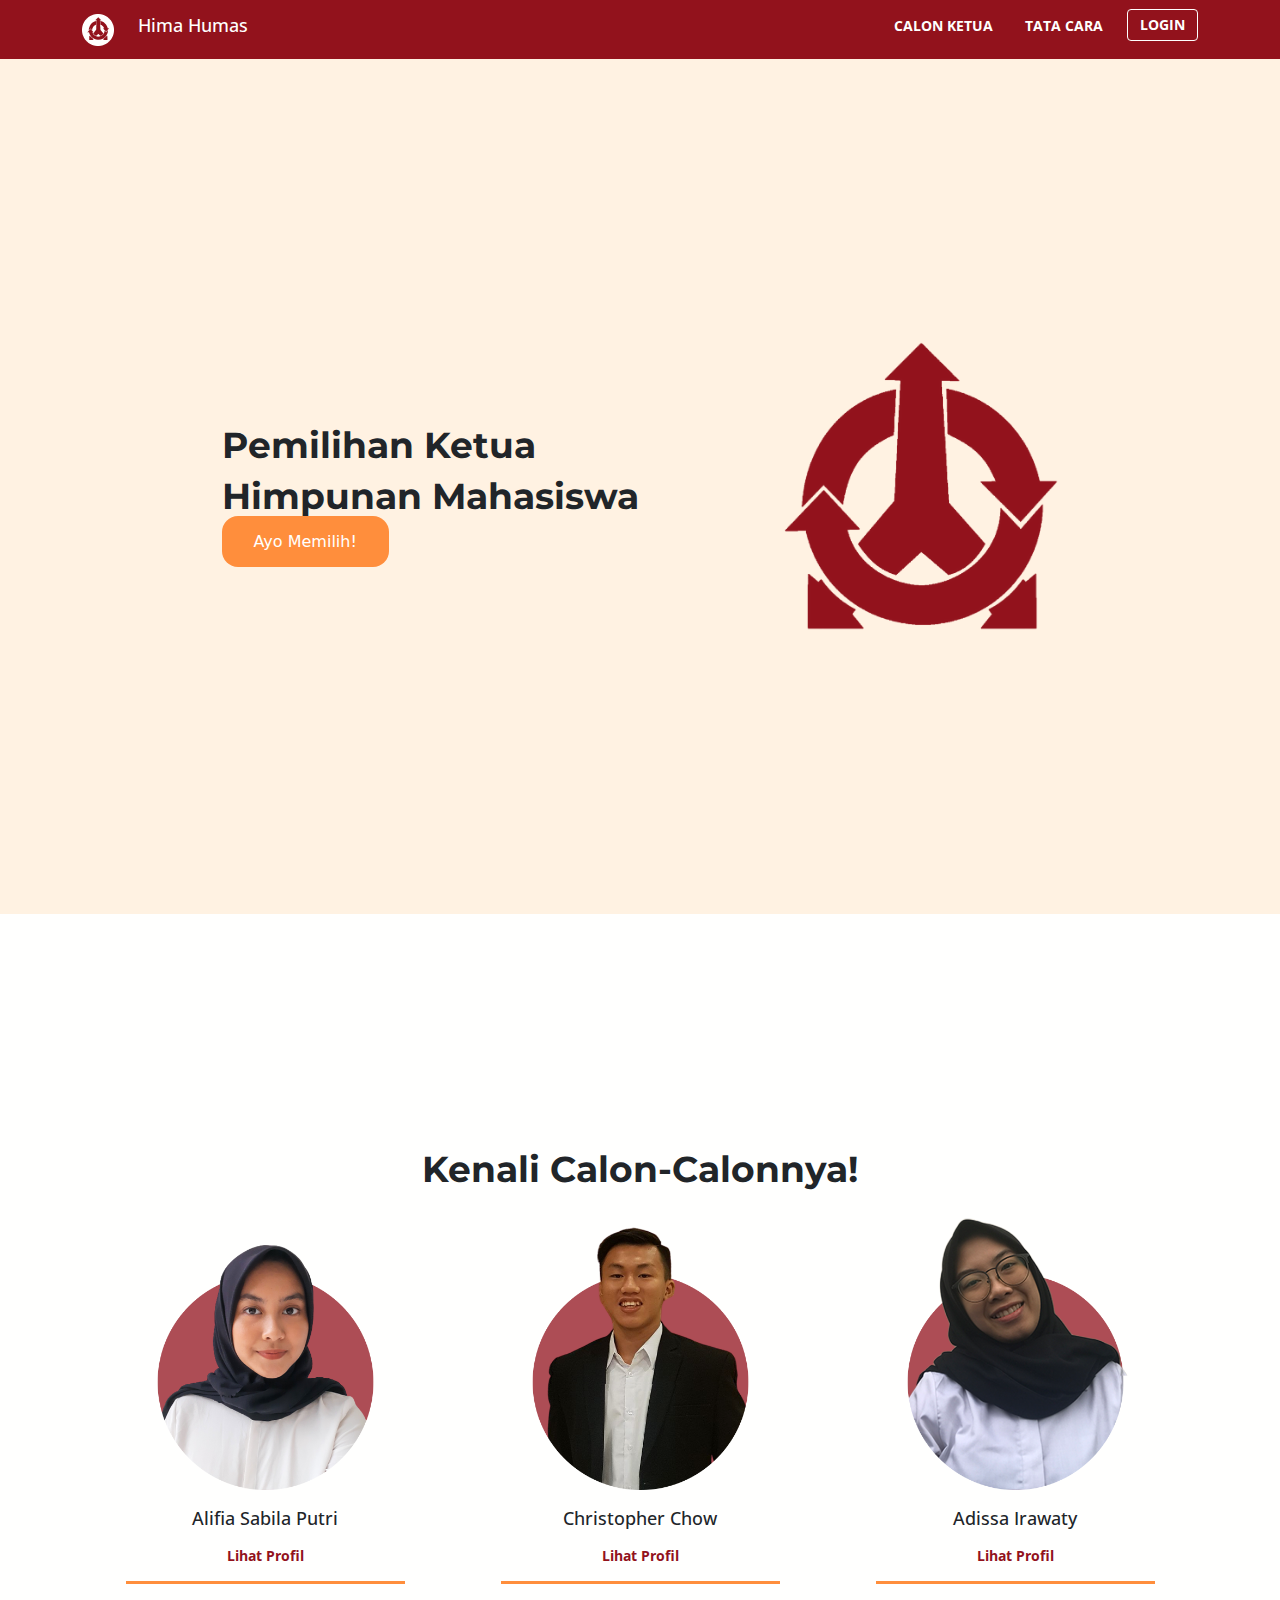
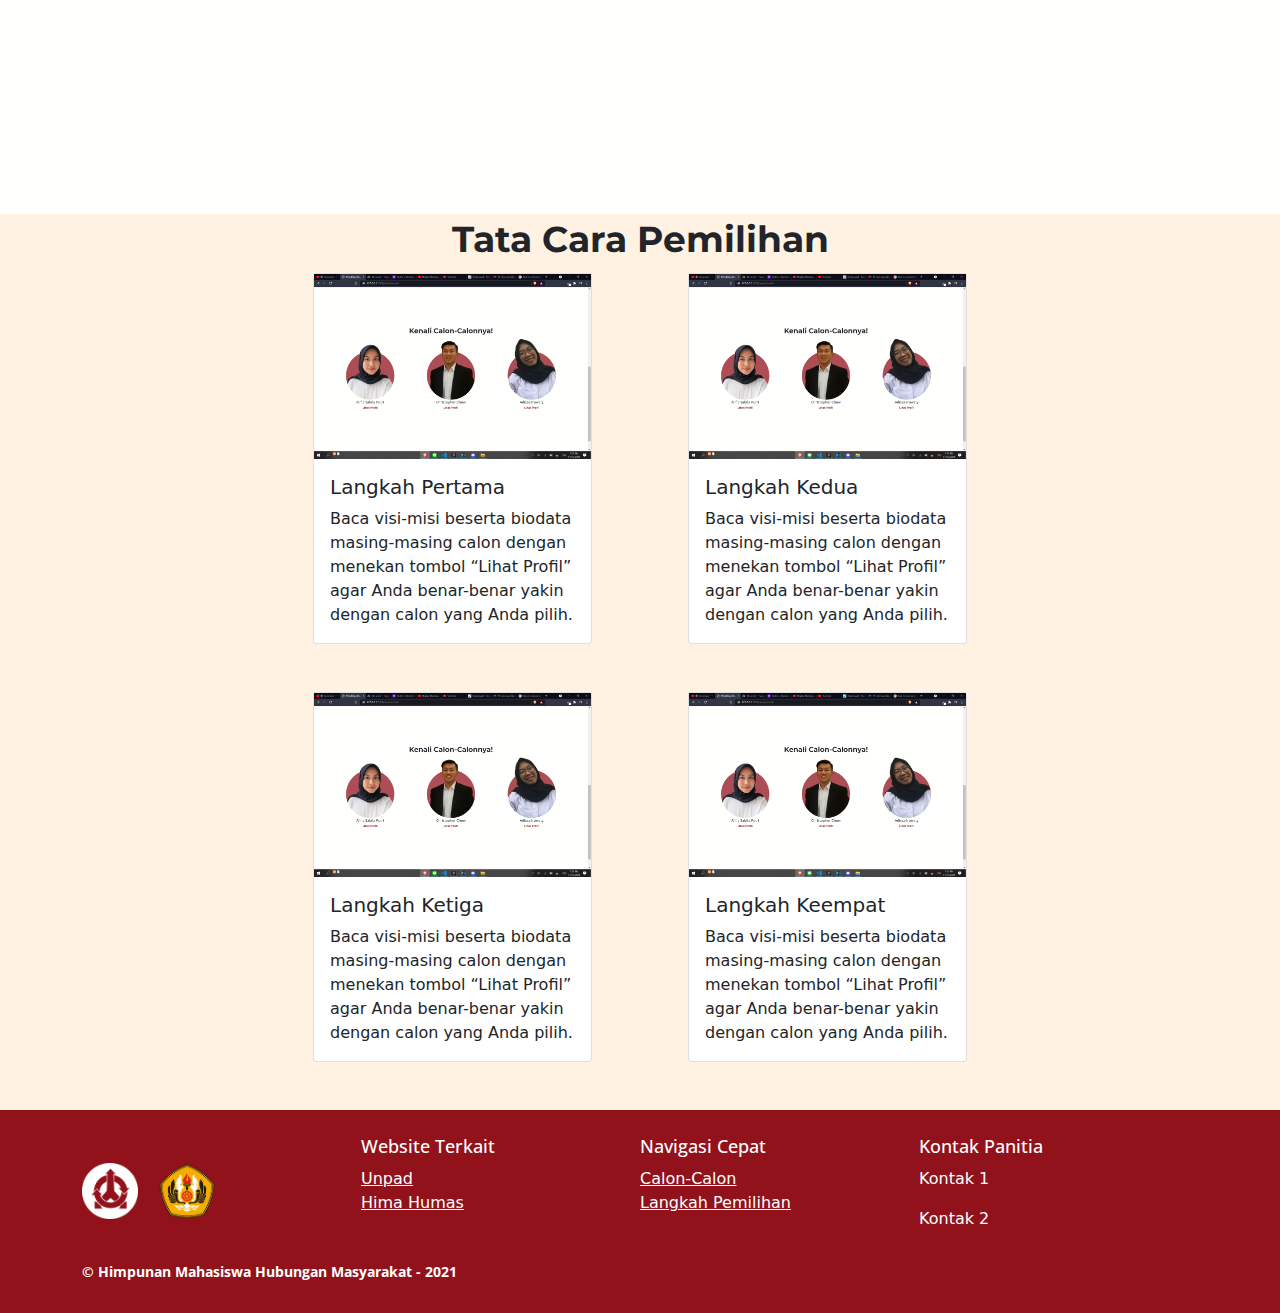
==== commit 1455d89d: "semua page html udah, tinggal fungsi2nya dan responsive" ====
--- a/index.html
+++ b/index.html
@@ -11,7 +11,7 @@
     <!-- Navigation bar -->
     <nav class="navbar navbar-expand-lg bg-primary">
         <div class="container">
-            <a href="#" class="navbar-brand d-flex flex-row align-items-center" aria-label="Logo Website">
+            <a href="" class="navbar-brand d-flex flex-row align-items-center" aria-label="Logo Website">
                 <img class="me-4" src="src/logo/Logo Hima.png" alt="" srcset="">
                 <h6 class="h5 text-light">Hima Humas</h6>
             </a>
@@ -24,7 +24,7 @@
                     <a href="#" class="nav-link text-light me-3 h6">TATA CARA</a>
                 </li>
                 <li class="nav-item">
-                    <a href="" class="btn btn-outline-light h6">LOGIN</a>
+                    <a href="html/login.html" class="btn btn-outline-light h6">LOGIN</a>
                 </li>
             </ul>
         </div>
@@ -42,24 +42,24 @@
     </main>
     
     <!-- Calon Section -->
-    <main class="calon">
+    <main class="calon" id="#calon">
         <div class="container calon d-flex flex-column align-items-center justify-content-center">
             <h3 class="h3">Kenali Calon-Calonnya!</h3>
             <div class="d-flex flex-row justify-content-center">
-                <div class="col-lg-3 mx-5 d-flex flex-column align-items-center">
-                    <img src="./src/calon/Calon 1/calon-1.png" alt="" class="logo">
-                    <h5 class="h5">Alifia Sabila Putri</h5>
-                    <h6 class="h6 text-primary">Lihat Profil</h6>
+                <div class="col-lg-3 mx-5 d-flex flex-column align-items-center border-bottom border-secondary pb-2 border-3">
+                    <img src="./src/calon/Calon 1/calon-1.png" alt="" class="logo my-2">
+                    <h5 class="h5 my-2">Alifia Sabila Putri</h5>
+                    <h6 class="h6 text-primary my-2">Lihat Profil</h6>
                 </div>
-                <div class="col-lg-3 mx-5 d-flex flex-column align-items-center">
-                    <img src="./src/calon/Calon 2/calon-2.png" alt="" class="logo">
-                    <h5 class="h5">Christopher Chow</h5>
-                    <h6 class="h6 text-primary">Lihat Profil</h6>
+                <div class="col-lg-3 mx-5 d-flex flex-column align-items-center border-bottom border-secondary pb-2 border-3">
+                    <img src="./src/calon/Calon 2/calon-2.png" alt="" class="logo my-2">
+                    <h5 class="h5 my-2">Christopher Chow</h5>
+                    <h6 class="h6 text-primary my-2">Lihat Profil</h6>
                 </div>
-                <div class="col-lg-3 mx-5 d-flex flex-column align-items-center">
-                    <img src="./src/calon/Calon 3/calon-3.png" alt="" class="logo">
-                    <h5 class="h5">Adissa Irawaty</h5>
-                    <h6 class="h6 text-primary">Lihat Profil</h6>
+                <div class="col-lg-3 mx-5 d-flex flex-column align-items-center border-bottom border-secondary pb-2 border-3">
+                    <img src="./src/calon/Calon 3/calon-3.png" alt="" class="logo my-2">
+                    <h5 class="h5 my-2">Adissa Irawaty</h5>
+                    <h6 class="h6 text-primary my-2">Lihat Profil</h6>
                 </div>
             </div>
         </div>
--- a/styles/style.css
+++ b/styles/style.css
@@ -90,6 +90,12 @@
   font-size: 25px !important;
   line-height: 36px !important;
   font-weight: bold !important;
+}
+
+.h4-regular {
+  font-family: "Montserrat", sans-serif !important;
+  font-size: 25px !important;
+  line-height: 36px !important;
 }
 
 .h5 {
@@ -111,6 +117,14 @@
   font-family: "Open sans", sans-serif !important;
   font-size: 18px !important;
   line-height: 25px !important;
+}
+
+.p-caption {
+  font-family: "Open sans", sans-serif !important;
+  font-size: 14px;
+  line-height: 18px;
+  font-style: italic;
+  color: rgba(42, 42, 42, 0.7);
 }
 
 body {
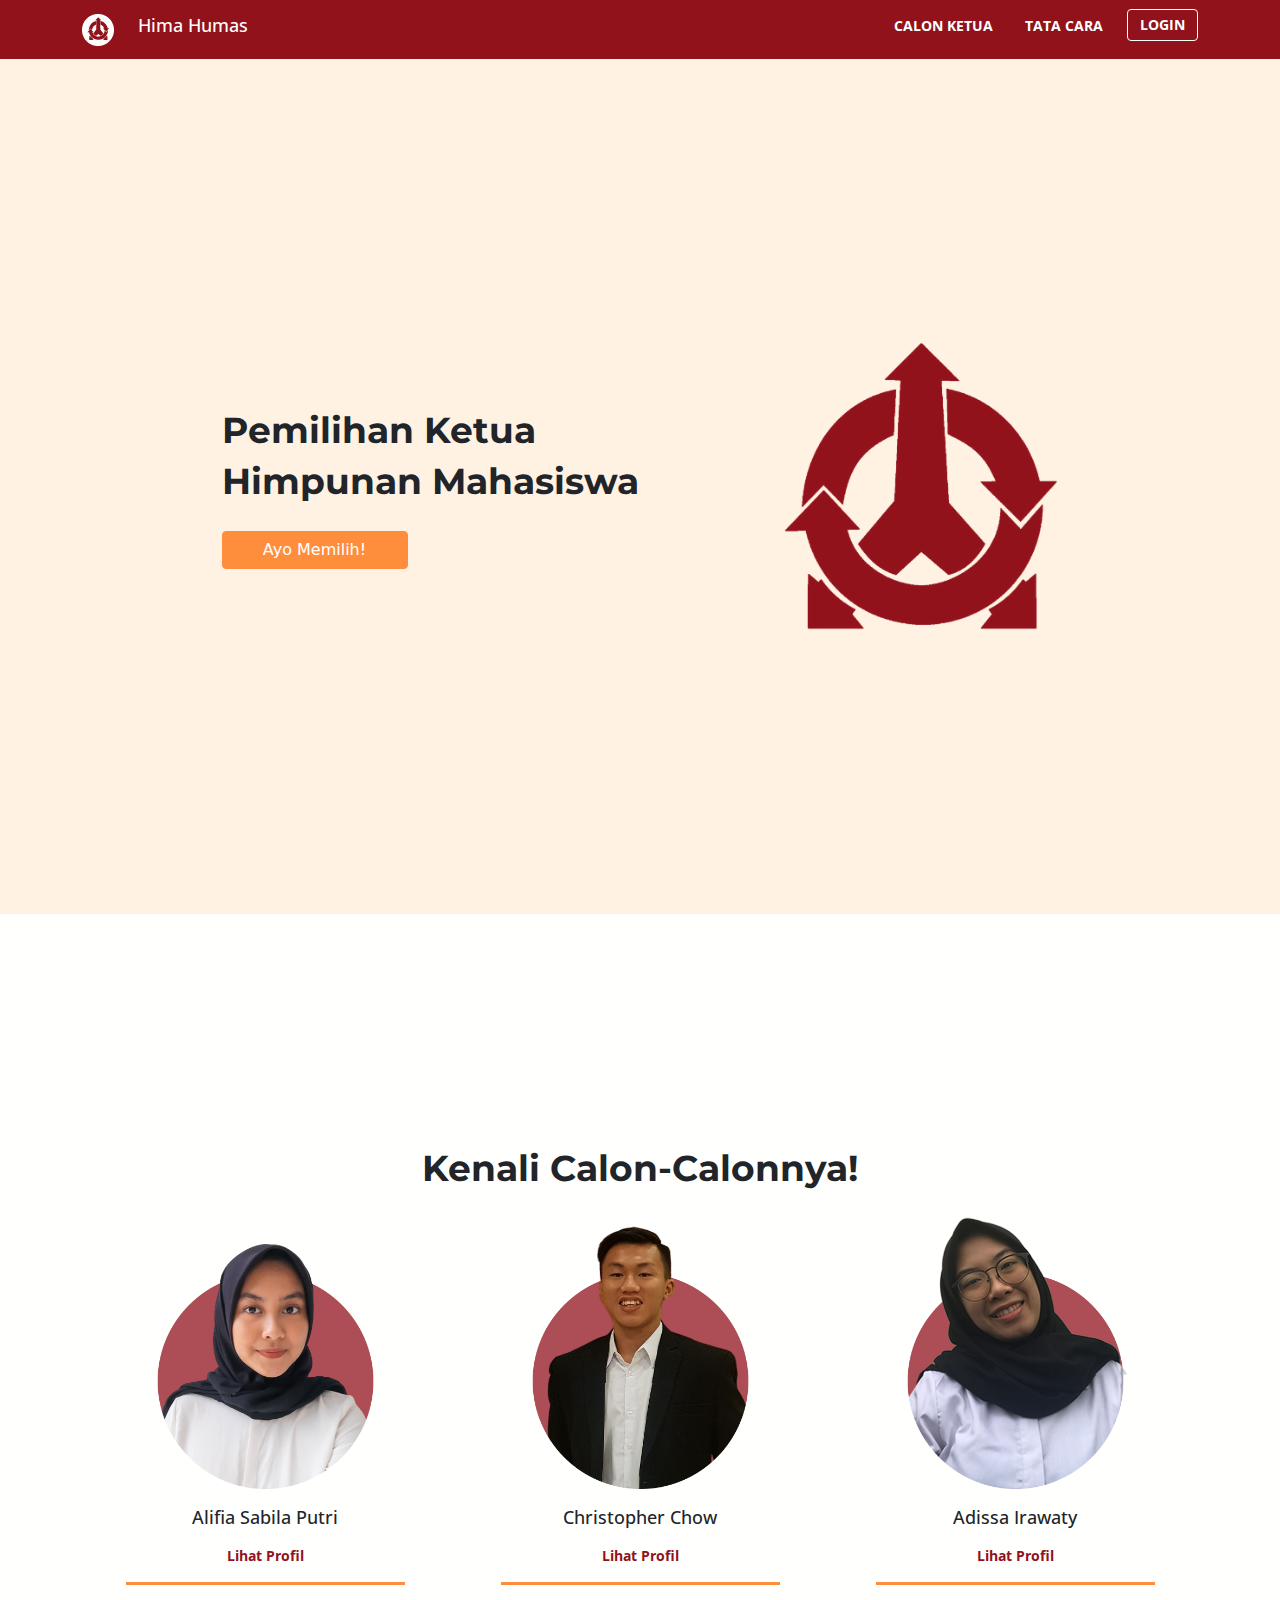
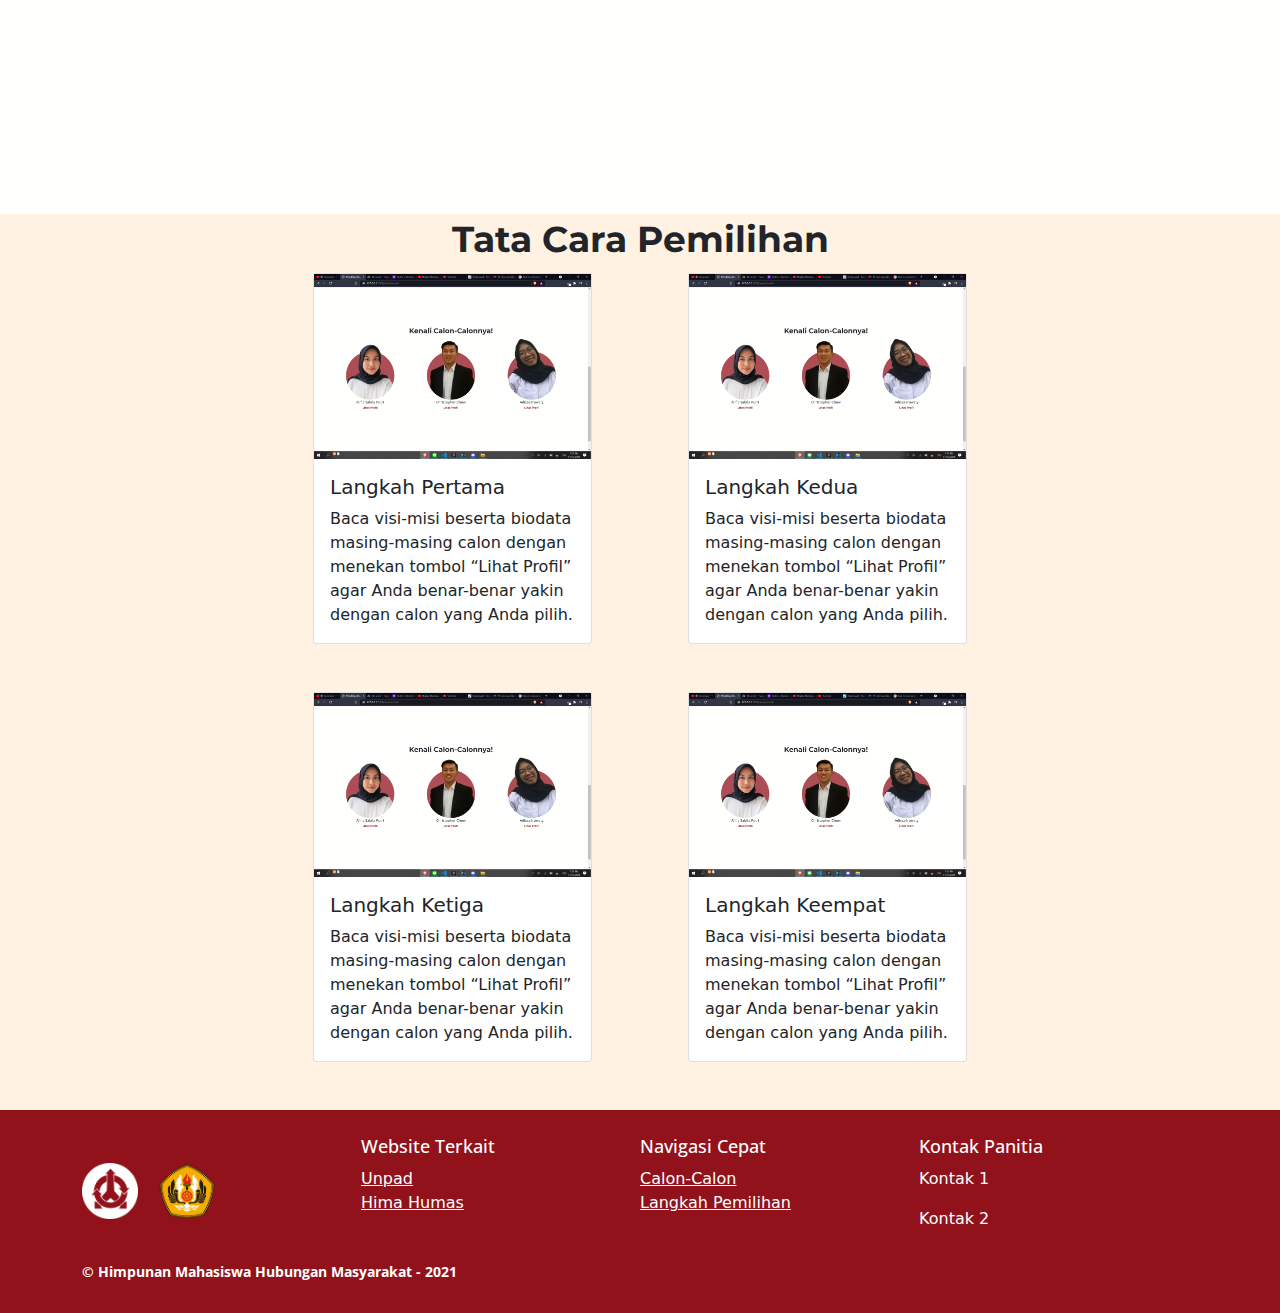
==== commit 7697d060: "popup lihat profil selesai dan responsif, sisanya belum responsif" ====
--- a/index.html
+++ b/index.html
@@ -34,36 +34,187 @@
     <main class="container hero d-flex flex-row justify-content-center align-items-center">
         <div class="col-lg-6">
             <h3 class="h3">Pemilihan Ketua <br> Himpunan Mahasiswa</h3>
-            <a href="#" class="button">Ayo Memilih!</a>
+            <a href="" class="btn btn-secondary mt-3 col-lg-4 text-light">Ayo Memilih!</a>
         </div>
         <div class="col-lg-3">
             <img src="./src/logo/HIMA INTERNAL edit.png" class="logo" alt="">
         </div>
     </main>
-    
+
     <!-- Calon Section -->
-    <main class="calon" id="#calon">
+    <main class="calon">
         <div class="container calon d-flex flex-column align-items-center justify-content-center">
             <h3 class="h3">Kenali Calon-Calonnya!</h3>
             <div class="d-flex flex-row justify-content-center">
                 <div class="col-lg-3 mx-5 d-flex flex-column align-items-center border-bottom border-secondary pb-2 border-3">
                     <img src="./src/calon/Calon 1/calon-1.png" alt="" class="logo my-2">
                     <h5 class="h5 my-2">Alifia Sabila Putri</h5>
-                    <h6 class="h6 text-primary my-2">Lihat Profil</h6>
+                    <button type="button" class="h6 text-primary my-2" data-bs-toggle="modal" data-bs-target="#calonPertama" style="background:none;border:none;">Lihat Profil</button>
                 </div>
                 <div class="col-lg-3 mx-5 d-flex flex-column align-items-center border-bottom border-secondary pb-2 border-3">
                     <img src="./src/calon/Calon 2/calon-2.png" alt="" class="logo my-2">
                     <h5 class="h5 my-2">Christopher Chow</h5>
-                    <h6 class="h6 text-primary my-2">Lihat Profil</h6>
+                    <button type="button" class="h6 text-primary my-2" data-bs-toggle="modal" data-bs-target="#calonKedua" style="background:none;border:none;">Lihat Profil</button>                
                 </div>
                 <div class="col-lg-3 mx-5 d-flex flex-column align-items-center border-bottom border-secondary pb-2 border-3">
                     <img src="./src/calon/Calon 3/calon-3.png" alt="" class="logo my-2">
                     <h5 class="h5 my-2">Adissa Irawaty</h5>
-                    <h6 class="h6 text-primary my-2">Lihat Profil</h6>
+                    <button type="button" class="h6 text-primary my-2" data-bs-toggle="modal" data-bs-target="#calonKetiga" style="background:none;border:none;">Lihat Profil</button>
                 </div>
             </div>
         </div>
     </main>
+
+    <!-- Modal Calon Pertama -->
+    <div class="modal fade" id="calonPertama" tabindex="-1" role="dialog" aria-labelledby="calonPertamaLabel" aria-hidden="true">
+        <div class="modal-dialog modal-lg" role="document">
+            <div class="modal-content">
+                <div class="modal-header">
+                    <h5 class="modal-title" id="calonPertama">Alifia Sabila Putri</h5>
+                    <button type="button" class="close" data-bs-dismiss="modal" aria-label="Close" style="background:none;border:none;">
+                        <span aria-hidden="true">&times;</span>
+                    </button>
+                </div>
+                <div class="modal-body">
+                    <video width="100%" height="auto" controls>
+                        <source src="./src/calon/Calon 1/calon-2.mp4" type="video/mp4">
+                    </video>
+                    <h4 class="h4 text-primary">Visi</h4>
+                    <p class="p">
+                        Menjadikan Hima Humas sebagai wadah pengembangan diri dan kontribusi yang adaptif, 
+                        progresif, dan berkomitmen untuk memberi manfaat bagi publik internal dan eksternalnya
+                    </p>
+                    <h4 class="h4 text-primary">Misi</h4>
+                    <ol class="p">
+                        <li>Membangun lingkungan kerja yang cekatan dalam menghadapi segala situasi</li>
+                        <li>Menampung aspirasi dan inovasi anggota Hima Humas dalam pelaksanaan program kerja Himpunan yang sesuai dengan kebutuhannya</li>
+                        <li>Menciptakan sistem komunikasi organisasi yang terstruktur dan terbuka</li>
+                        <li>Mendorong partisipasi anggota Hima Humas dengan program kerja yang mendukung minat dan bakat serta pengembangan kompetensi dalam hal akademik, non akademik, dan keprofesian</li>
+                        <li>Mengembangkan kemitraan yang bermanfaat dengan publik eksternal</li>
+                        <li>Menjalin hubungan yang sistematis dan sinergis dengan publik internal dan eksternal Hima Humas</li>
+                    </ol>
+                    <h4 class="h4 text-primary">Budaya Kerja : GAVE</h4>
+                    <p class="p">
+                        <span class="h5 text-secondary">G</span>rowth
+                    </p>
+                    <p class="p">
+                        <span class="h5 text-secondary">A</span>gility
+                    </p>
+                    <p class="p">
+                        <span class="h5 text-secondary">v</span>isionary
+                    </p>
+                    <p class="p">
+                        <span class="h5 text-secondary">E</span>mpathy
+                    </p>
+                </div>
+            </div>
+
+        </div>
+    </div>
+
+    <!-- Modal Calon Kedua -->
+    <div class="modal fade" id="calonKedua" tabindex="-1" role="dialog" aria-labelledby="calonKeduaLabel" aria-hidden="true">
+        <div class="modal-dialog modal-lg" role="document">
+            <div class="modal-content">
+                <div class="modal-header">
+                    <h5 class="modal-title" id="calonPertama">Christopher Chow</h5>
+                    <button type="button" class="close" data-bs-dismiss="modal" aria-label="Close" style="background:none;border:none;">
+                        <span aria-hidden="true">&times;</span>
+                    </button>
+                </div>
+                <div class="modal-body">
+                    <video width="100%" height="auto" controls>
+                        <source src="./src/calon/Calon 1/calon-2.mp4" type="video/mp4">
+                    </video>
+                    <h4 class="h4 text-primary">Visi</h4>
+                    <p class="p">
+                        Hima Humas sebagai wadah pengembangan potensial diri anggota dengan menjunjung tinggi profesionalitas 
+                        dan kekeluargaan sehingga dapat menghasilkan banyak individu yang bermanfaat bagi internal dan eksternal
+                    </p>
+                    <h4 class="h4 text-primary">Misi</h4>
+                    <ol class="p">
+                        <li>Mempererat hubungan antara anggota dan pengurus untuk menjaga keharmonisan dan sinergi di Hima Humas</li>
+                        <li>Memaksimalkan setiap program kerja yang akan atau telah ada untuk meningkatkan potensi anggota Hima Humas</li>
+                        <li>Berkolaborasi dan membangun relasi dengan pihak eksternal Hima Humas dalam mewujudkan individu yang bermanfaat</li>
+                    </ol>
+                    <h4 class="h4 text-primary">Budaya Kerja : STAR</h4>
+                    <h5 class="h5 text-secondary">Service</h5>
+                    <p class="p">
+                        Hima Humas sebagai organisasi mahasiswa menyediakan berbagai program kerja dalam rangka memberikan 
+                        pelayanan bagi anggota Hima Humas
+                    </p>
+                    <h5 class="h5 text-secondary">Trust</h5>
+                    <p class="p">
+                        Dalam membangun suatu hubungan yang kuat antara anggota dan pengurus Hima Humas, maka diperlukan 
+                        rasa percaya antara individu dalam Hima Humas
+                    </p>
+                    <h5 class="h5 text-secondary">Autonomy</h5>
+                    <p class="p">
+                        Dengan rasa percaya yang diberikan, pengurus Hima Humas juga diberikan kebebasan dalam berekspresi 
+                        dan berinovasi dalam suatu rancangan atau program kerja yang akan berjalan
+                    </p>
+                    <h5 class="h5 text-secondary">Relaxed</h5>
+                    <p class="p">
+                        Pengurus Hima Humas akan memiliki kebebasan dan kenyamanan dalam melakukan hal produktif di Hima Humas
+                    </p>
+                </div>
+            </div>
+
+        </div>
+    </div>
+
+    <!-- Modal Calon Ketiga -->
+    <div class="modal fade" id="calonKetiga" tabindex="-1" role="dialog" aria-labelledby="calonKetigaLabel" aria-hidden="true">
+        <div class="modal-dialog modal-lg" role="document">
+            <div class="modal-content">
+                <div class="modal-header">
+                    <h5 class="modal-title" id="calonPertama">Adissa Irawaty</h5>
+                    <button type="button" class="close" data-bs-dismiss="modal" aria-label="Close" style="background:none;border:none;">
+                        <span aria-hidden="true">&times;</span>
+                    </button>
+                </div>
+                <div class="modal-body">
+                    <video width="100%" height="auto" controls>
+                        <source src="./src/calon/Calon 1/calon-2.mp4" type="video/mp4">
+                    </video>
+                    <h4 class="h4 text-primary">Visi</h4>
+                    <p class="p">
+                        Mewujudkan Hima Humas sebagai ruang eksplorasi kreatif dan inovatif 
+                        bagi anggota Hima Humas dan menjalin komukiasi dengan internal dan eksternal Hima Humas
+                    </p>
+                    <h4 class="h4 text-primary">Misi</h4>
+                    <ol class="p">
+                        <li>Mendorong partisipasi aktif anggota Hima Humas pada setiap program kerja sesuai dengan potensi, minat, dan bakat</li>
+                        <li>Membangun internal organisasi Hima Humas menjadi tempat yang aman dan nyaman untuk berkembang bagi anggotanya</li>
+                        <li>Menjaga komunikasi dan koordinasi supaya menghasilkan dampak positif dengan eksternal Hima Humas</li>
+                    </ol>
+                    <h4 class="h4 text-primary">Budaya Kerja : SHARE</h4>
+                    <h5 class="h5 text-secondary">Sustain</h5>
+                    <p class="p">
+                        Hima Humas dapat mempertahankan kinerja ideal dan prestasi yang telah dimiliki
+                    </p>
+                    <h5 class="h5 text-secondary">Honest</h5>
+                    <p class="p">
+                        Hima Humas dapat menjalankan tugas dan fungsinya secara jujur
+                    </p>
+                    <h5 class="h5 text-secondary">Appreciate</h5>
+                    <p class="p">
+                        Hima Humas berusaha selalu mengapresiasi prestasi dan kinerja anggotanya
+                    </p>
+                    <h5 class="h5 text-secondary">Respect</h5>
+                    <p class="p">
+                        Setiap anggota Hima Humas menghargai hak dan kewajiban satu sama lain
+                    </p>
+                    <h5 class="h5 text-secondary">Empower</h5>
+                    <p class="p">
+                        Hima Humas dapat memberikan ruang bagi anggotanya untuk mengembangkan potensi terbaiknya
+                    </p>
+                </div>
+            </div>
+
+        </div>
+    </div>
+
 
     <!-- Tata Cara Section-->
     <main>
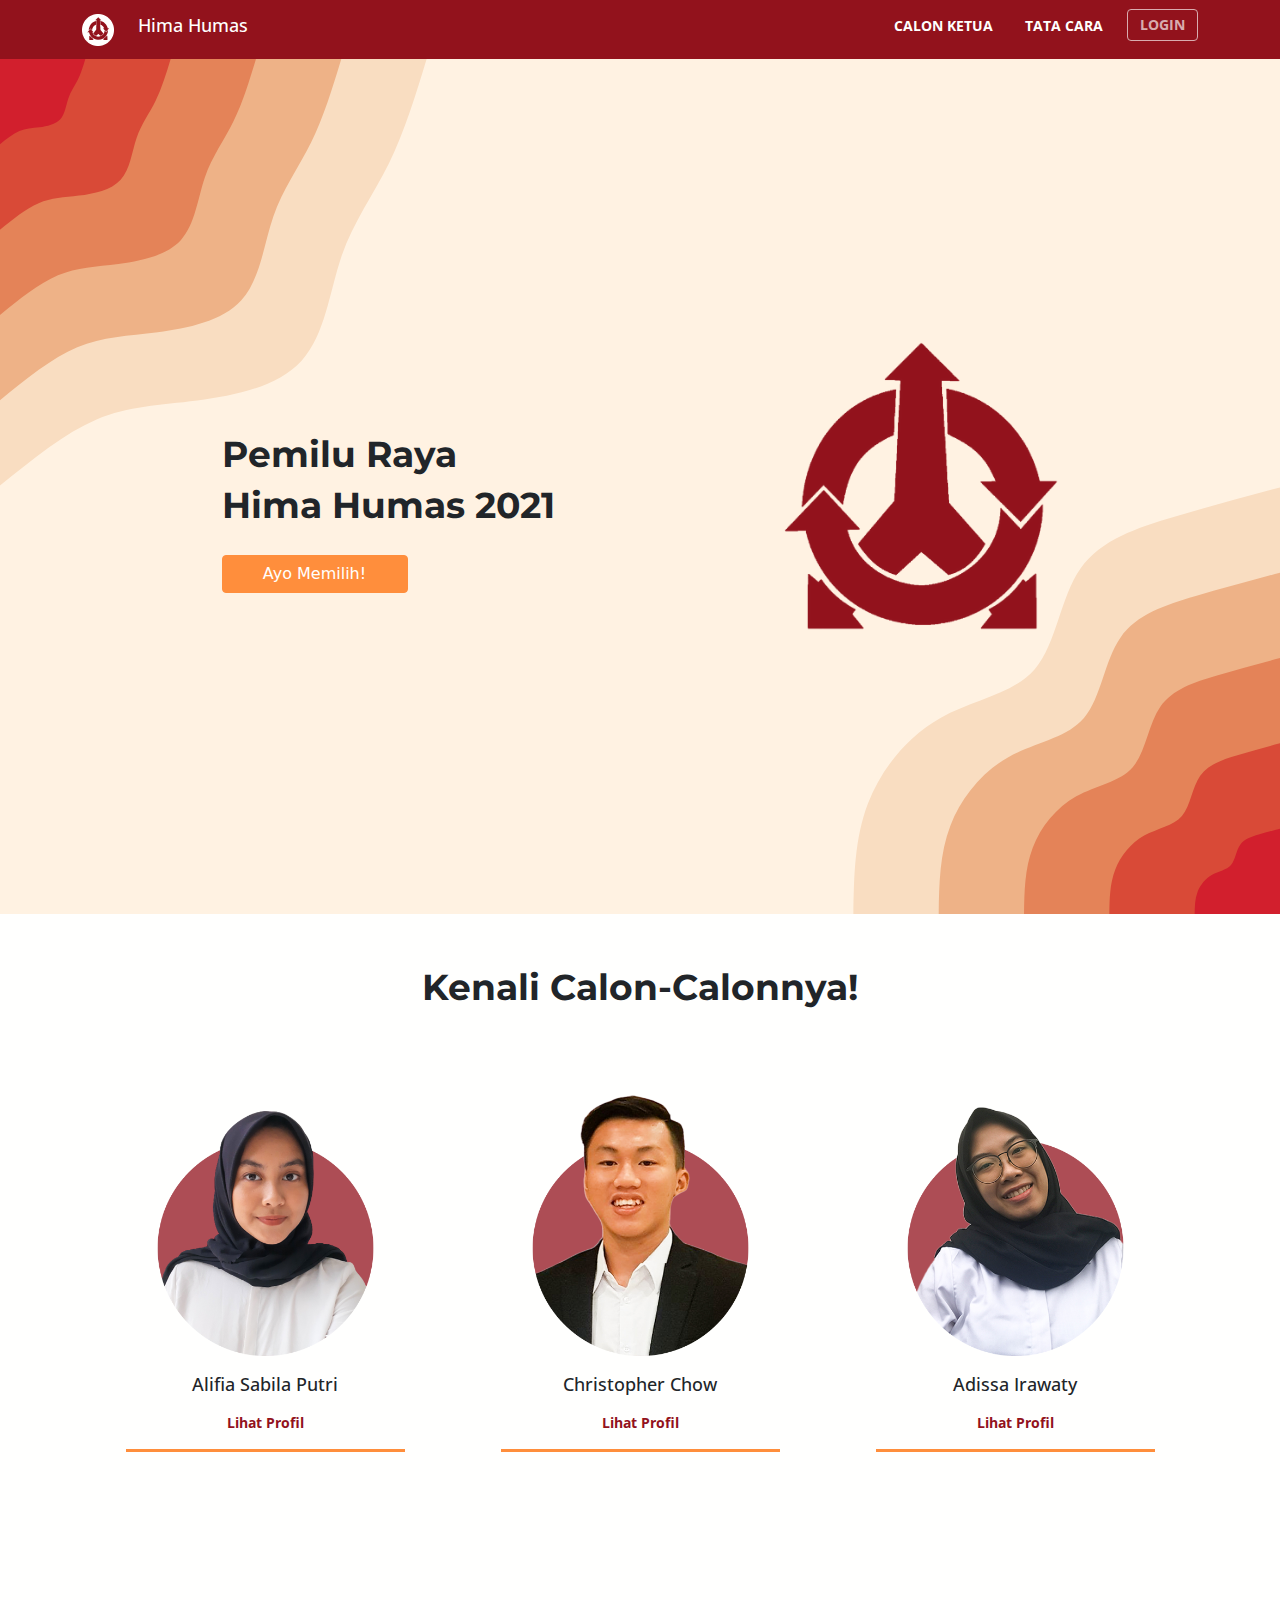
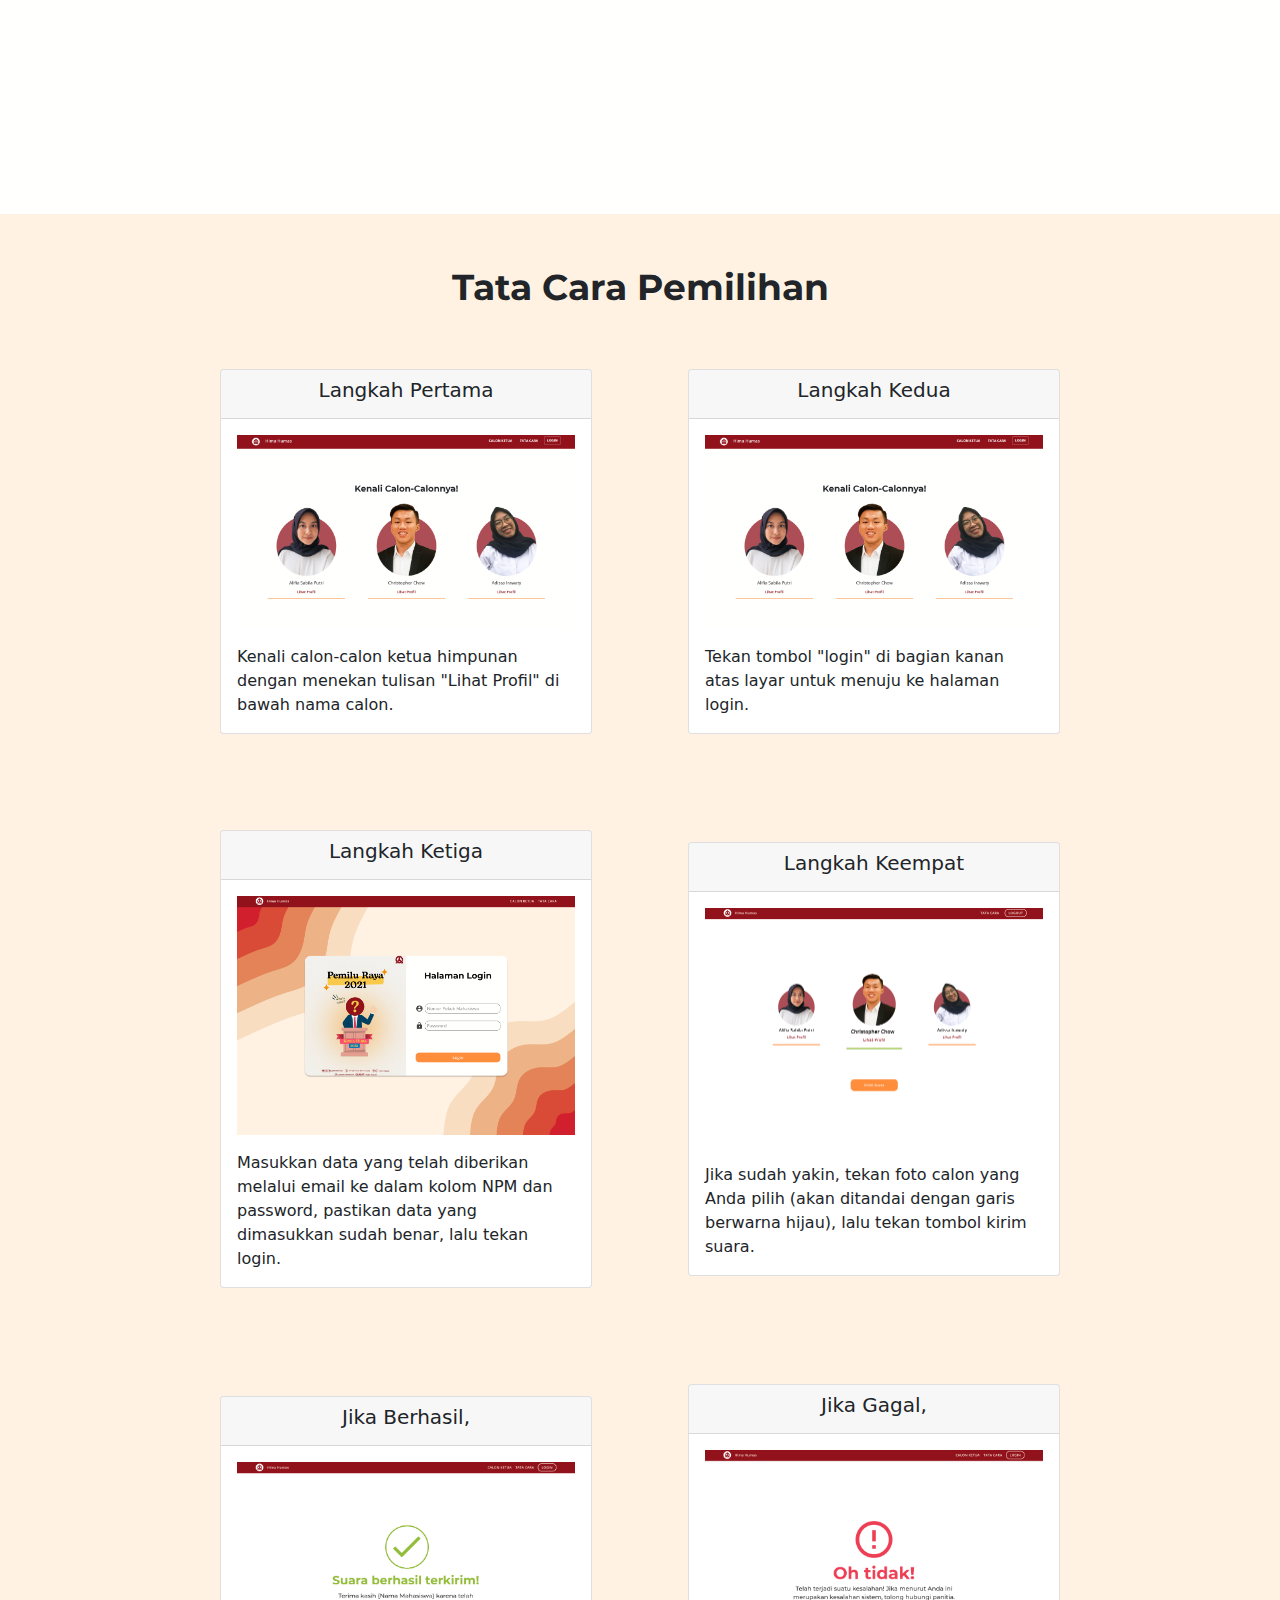
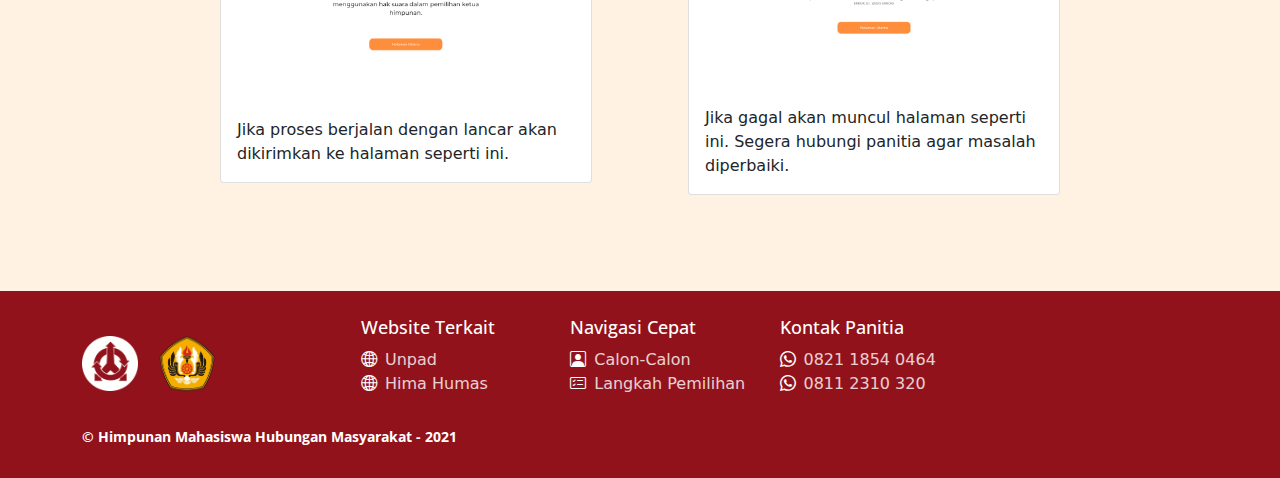
==== commit 4d8d8a0c: "Akhirnya selesai halaman utamanya??? :DDD" ====
--- a/index.html
+++ b/index.html
@@ -6,58 +6,78 @@
     <meta name="viewport" content="width=device-width, initial-scale=1.0">
     <title>Pemilu Raya Hima Humas 2021</title>
     <link rel="stylesheet" href="styles/style.css">
+    <link rel="stylesheet" href="https://cdn.jsdelivr.net/npm/bootstrap-icons@1.7.1/font/bootstrap-icons.css">
+    <link rel="shortcut icon" href="./favicon.ico" type="image/x-icon">
 </head>
 <body>
     <!-- Navigation bar -->
-    <nav class="navbar navbar-expand-lg bg-primary">
+    <nav class="navbar navbar-expand-lg bg-primary sticky-top">
         <div class="container">
+            <!-- Brand Website -->
             <a href="" class="navbar-brand d-flex flex-row align-items-center" aria-label="Logo Website">
                 <img class="me-4" src="src/logo/Logo Hima.png" alt="" srcset="">
                 <h6 class="h5 text-light">Hima Humas</h6>
             </a>
 
-            <ul class="navbar-nav">
-                <li class="nav-item">
-                    <a href="#" class="nav-link text-light me-3 h6">CALON KETUA</a>
-                </li>
-                <li class="nav-item">
-                    <a href="#" class="nav-link text-light me-3 h6">TATA CARA</a>
-                </li>
-                <li class="nav-item">
-                    <a href="html/login.html" class="btn btn-outline-light h6">LOGIN</a>
-                </li>
-            </ul>
+            <!-- Tombol Toggle Saat Mobile Resolution -->
+            <button class="navbar-toggler" type="button" data-bs-toggle="collapse" data-bs-target="#navbarSupportedContent" aria-controls="navbarSupportedContent" aria-expanded="false" aria-label="Toggle navigation">
+                <i class="bi bi-list text-light"></i>
+            </button>
+
+            <!-- Navlink -->
+            <div class="collapse navbar-collapse" id="navbarSupportedContent">
+                <ul class="navbar-nav col-lg-12 d-flex flex-lg-row justify-content-lg-end">
+                    <li class="nav-item">
+                        <a href="#calonKetua" class="nav-link text-light me-3 h6">CALON KETUA</a>
+                    </li>
+                    <li class="nav-item">
+                        <a href="#tataCara" class="nav-link text-light me-3 h6">TATA CARA</a>
+                    </li>
+                    <li class="nav-item">
+                        <a href="html/login.html" class="btn btn-outline-light h6 disabled">LOGIN</a>
+                    </li>
+                </ul>
+            </div>
         </div>
     </nav>
 
     <!-- Hero Section -->
-    <main class="container hero d-flex flex-row justify-content-center align-items-center">
-        <div class="col-lg-6">
-            <h3 class="h3">Pemilihan Ketua <br> Himpunan Mahasiswa</h3>
-            <a href="" class="btn btn-secondary mt-3 col-lg-4 text-light">Ayo Memilih!</a>
-        </div>
-        <div class="col-lg-3">
-            <img src="./src/logo/HIMA INTERNAL edit.png" class="logo" alt="">
-        </div>
+    <main class="hero position-relative">
+        <main class="container hero d-flex flex-column-reverse flex-lg-row justify-content-center align-items-center">
+            <div class="col-lg-6 d-flex flex-column align-items-center align-items-lg-start">
+                <h3 class="h3 mt-5">Pemilu Raya <br> Hima Humas 2021</h3>
+                <a href="#calonKetua" class="btn btn-secondary mt-3 col-lg-4 text-light col-8">Ayo Memilih!</a>
+            </div>
+            <div class="col-lg-3 col-6">
+                <img src="./src/logo/HIMA INTERNAL edit.png" class="logo" alt="">
+            </div>
+            <!-- Desktop -->
+            <div class="svg-desktop">
+                <img src="./src/svg/desktop-main-top.svg" alt="" class="col-lg-4 col-6 position-absolute svg-top">
+                <img src="./src/svg/desktop-main-bot.svg" alt="" class="col-lg-4 col-6 position-absolute svg-bot">
+            </div>
+            
+        </main>
     </main>
+    
 
     <!-- Calon Section -->
-    <main class="calon">
-        <div class="container calon d-flex flex-column align-items-center justify-content-center">
+    <main class="min-vh-100 bg-light py-5" id="calonKetua">
+        <div class="container d-flex flex-column align-items-center justify-content-center">
             <h3 class="h3">Kenali Calon-Calonnya!</h3>
-            <div class="d-flex flex-row justify-content-center">
-                <div class="col-lg-3 mx-5 d-flex flex-column align-items-center border-bottom border-secondary pb-2 border-3">
+            <div class="d-flex flex-column flex-lg-row justify-content-center">
+                <div class="my-5 col-lg-3 mx-5 d-flex flex-column align-items-center border-bottom border-secondary pb-2 border-3">
                     <img src="./src/calon/Calon 1/calon-1.png" alt="" class="logo my-2">
                     <h5 class="h5 my-2">Alifia Sabila Putri</h5>
                     <button type="button" class="h6 text-primary my-2" data-bs-toggle="modal" data-bs-target="#calonPertama" style="background:none;border:none;">Lihat Profil</button>
                 </div>
-                <div class="col-lg-3 mx-5 d-flex flex-column align-items-center border-bottom border-secondary pb-2 border-3">
-                    <img src="./src/calon/Calon 2/calon-2.png" alt="" class="logo my-2">
+                <div class="my-5 col-lg-3 mx-5 d-flex flex-column align-items-center border-bottom border-secondary pb-2 border-3">
+                    <img src="./src/calon/Calon 2/calon-2-rev.png" alt="" class="logo my-2">
                     <h5 class="h5 my-2">Christopher Chow</h5>
                     <button type="button" class="h6 text-primary my-2" data-bs-toggle="modal" data-bs-target="#calonKedua" style="background:none;border:none;">Lihat Profil</button>                
                 </div>
-                <div class="col-lg-3 mx-5 d-flex flex-column align-items-center border-bottom border-secondary pb-2 border-3">
-                    <img src="./src/calon/Calon 3/calon-3.png" alt="" class="logo my-2">
+                <div class="my-5 col-lg-3 mx-5 d-flex flex-column align-items-center border-bottom border-secondary pb-2 border-3">
+                    <img src="./src/calon/Calon 3/calon-3-rev.png" alt="" class="logo my-2">
                     <h5 class="h5 my-2">Adissa Irawaty</h5>
                     <button type="button" class="h6 text-primary my-2" data-bs-toggle="modal" data-bs-target="#calonKetiga" style="background:none;border:none;">Lihat Profil</button>
                 </div>
@@ -77,21 +97,21 @@
                 </div>
                 <div class="modal-body">
                     <video width="100%" height="auto" controls>
-                        <source src="./src/calon/Calon 1/calon-2.mp4" type="video/mp4">
+                        <source src="./src/calon/Calon 1/calon-1.mp4" type="video/mp4">
                     </video>
                     <h4 class="h4 text-primary">Visi</h4>
-                    <p class="p">
+                    <p class="p-small">
                         Menjadikan Hima Humas sebagai wadah pengembangan diri dan kontribusi yang adaptif, 
                         progresif, dan berkomitmen untuk memberi manfaat bagi publik internal dan eksternalnya
                     </p>
                     <h4 class="h4 text-primary">Misi</h4>
-                    <ol class="p">
-                        <li>Membangun lingkungan kerja yang cekatan dalam menghadapi segala situasi</li>
-                        <li>Menampung aspirasi dan inovasi anggota Hima Humas dalam pelaksanaan program kerja Himpunan yang sesuai dengan kebutuhannya</li>
-                        <li>Menciptakan sistem komunikasi organisasi yang terstruktur dan terbuka</li>
-                        <li>Mendorong partisipasi anggota Hima Humas dengan program kerja yang mendukung minat dan bakat serta pengembangan kompetensi dalam hal akademik, non akademik, dan keprofesian</li>
-                        <li>Mengembangkan kemitraan yang bermanfaat dengan publik eksternal</li>
-                        <li>Menjalin hubungan yang sistematis dan sinergis dengan publik internal dan eksternal Hima Humas</li>
+                    <ol class="p-small">
+                        <li class="mb-2">Membangun lingkungan kerja yang cekatan dalam menghadapi segala situasi</li>
+                        <li class="mb-2">Menampung aspirasi dan inovasi anggota Hima Humas dalam pelaksanaan program kerja Himpunan yang sesuai dengan kebutuhannya</li>
+                        <li class="mb-2">Menciptakan sistem komunikasi organisasi yang terstruktur dan terbuka</li>
+                        <li class="mb-2">Mendorong partisipasi anggota Hima Humas dengan program kerja yang mendukung minat dan bakat serta pengembangan kompetensi dalam hal akademik, non akademik, dan keprofesian</li>
+                        <li class="mb-2">Mengembangkan kemitraan yang bermanfaat dengan publik eksternal</li>
+                        <li class="mb-2">Menjalin hubungan yang sistematis dan sinergis dengan publik internal dan eksternal Hima Humas</li>
                     </ol>
                     <h4 class="h4 text-primary">Budaya Kerja : GAVE</h4>
                     <p class="p">
@@ -101,7 +121,7 @@
                         <span class="h5 text-secondary">A</span>gility
                     </p>
                     <p class="p">
-                        <span class="h5 text-secondary">v</span>isionary
+                        <span class="h5 text-secondary">V</span>isionary
                     </p>
                     <p class="p">
                         <span class="h5 text-secondary">E</span>mpathy
@@ -124,37 +144,37 @@
                 </div>
                 <div class="modal-body">
                     <video width="100%" height="auto" controls>
-                        <source src="./src/calon/Calon 1/calon-2.mp4" type="video/mp4">
+                        <source src="./src/calon/Calon 2/calon-2.mp4" type="video/mp4">
                     </video>
                     <h4 class="h4 text-primary">Visi</h4>
-                    <p class="p">
+                    <p class="p-small">
                         Hima Humas sebagai wadah pengembangan potensial diri anggota dengan menjunjung tinggi profesionalitas 
                         dan kekeluargaan sehingga dapat menghasilkan banyak individu yang bermanfaat bagi internal dan eksternal
                     </p>
                     <h4 class="h4 text-primary">Misi</h4>
-                    <ol class="p">
-                        <li>Mempererat hubungan antara anggota dan pengurus untuk menjaga keharmonisan dan sinergi di Hima Humas</li>
-                        <li>Memaksimalkan setiap program kerja yang akan atau telah ada untuk meningkatkan potensi anggota Hima Humas</li>
-                        <li>Berkolaborasi dan membangun relasi dengan pihak eksternal Hima Humas dalam mewujudkan individu yang bermanfaat</li>
+                    <ol class="p-small">
+                        <li class="mb-2">Mempererat hubungan antara anggota dan pengurus untuk menjaga keharmonisan dan sinergi di Hima Humas</li>
+                        <li class="mb-2">Memaksimalkan setiap program kerja yang akan atau telah ada untuk meningkatkan potensi anggota Hima Humas</li>
+                        <li class="mb-2">Berkolaborasi dan membangun relasi dengan pihak eksternal Hima Humas dalam mewujudkan individu yang bermanfaat</li>
                     </ol>
                     <h4 class="h4 text-primary">Budaya Kerja : STAR</h4>
                     <h5 class="h5 text-secondary">Service</h5>
-                    <p class="p">
+                    <p class="p-small">
                         Hima Humas sebagai organisasi mahasiswa menyediakan berbagai program kerja dalam rangka memberikan 
                         pelayanan bagi anggota Hima Humas
                     </p>
                     <h5 class="h5 text-secondary">Trust</h5>
-                    <p class="p">
+                    <p class="p-small">
                         Dalam membangun suatu hubungan yang kuat antara anggota dan pengurus Hima Humas, maka diperlukan 
                         rasa percaya antara individu dalam Hima Humas
                     </p>
                     <h5 class="h5 text-secondary">Autonomy</h5>
-                    <p class="p">
+                    <p class="p-small">
                         Dengan rasa percaya yang diberikan, pengurus Hima Humas juga diberikan kebebasan dalam berekspresi 
                         dan berinovasi dalam suatu rancangan atau program kerja yang akan berjalan
                     </p>
                     <h5 class="h5 text-secondary">Relaxed</h5>
-                    <p class="p">
+                    <p class="p-small">
                         Pengurus Hima Humas akan memiliki kebebasan dan kenyamanan dalam melakukan hal produktif di Hima Humas
                     </p>
                 </div>
@@ -175,38 +195,38 @@
                 </div>
                 <div class="modal-body">
                     <video width="100%" height="auto" controls>
-                        <source src="./src/calon/Calon 1/calon-2.mp4" type="video/mp4">
+                        <source src="./src/calon/Calon 3/calon-3.mp4" type="video/mp4">
                     </video>
                     <h4 class="h4 text-primary">Visi</h4>
-                    <p class="p">
+                    <p class="p-small">
                         Mewujudkan Hima Humas sebagai ruang eksplorasi kreatif dan inovatif 
-                        bagi anggota Hima Humas dan menjalin komukiasi dengan internal dan eksternal Hima Humas
+                        bagi anggota Hima Humas dan menjalin komunikasi dengan internal dan eksternal Hima Humas
                     </p>
                     <h4 class="h4 text-primary">Misi</h4>
-                    <ol class="p">
-                        <li>Mendorong partisipasi aktif anggota Hima Humas pada setiap program kerja sesuai dengan potensi, minat, dan bakat</li>
-                        <li>Membangun internal organisasi Hima Humas menjadi tempat yang aman dan nyaman untuk berkembang bagi anggotanya</li>
-                        <li>Menjaga komunikasi dan koordinasi supaya menghasilkan dampak positif dengan eksternal Hima Humas</li>
+                    <ol class="p-small">
+                        <li class="mb-2">Mendorong partisipasi aktif anggota Hima Humas pada setiap program kerja sesuai dengan potensi, minat, dan bakat</li>
+                        <li class="mb-2">Membangun internal organisasi Hima Humas menjadi tempat yang aman dan nyaman untuk berkembang bagi anggotanya</li>
+                        <li class="mb-2">Menjaga komunikasi dan koordinasi supaya menghasilkan dampak positif dengan eksternal Hima Humas</li>
                     </ol>
                     <h4 class="h4 text-primary">Budaya Kerja : SHARE</h4>
                     <h5 class="h5 text-secondary">Sustain</h5>
-                    <p class="p">
+                    <p class="p-small">
                         Hima Humas dapat mempertahankan kinerja ideal dan prestasi yang telah dimiliki
                     </p>
                     <h5 class="h5 text-secondary">Honest</h5>
-                    <p class="p">
+                    <p class="p-small">
                         Hima Humas dapat menjalankan tugas dan fungsinya secara jujur
                     </p>
                     <h5 class="h5 text-secondary">Appreciate</h5>
-                    <p class="p">
+                    <p class="p-small">
                         Hima Humas berusaha selalu mengapresiasi prestasi dan kinerja anggotanya
                     </p>
                     <h5 class="h5 text-secondary">Respect</h5>
-                    <p class="p">
+                    <p class="p-small">
                         Setiap anggota Hima Humas menghargai hak dan kewajiban satu sama lain
                     </p>
                     <h5 class="h5 text-secondary">Empower</h5>
-                    <p class="p">
+                    <p class="p-small">
                         Hima Humas dapat memberikan ruang bagi anggotanya untuk mengembangkan potensi terbaiknya
                     </p>
                 </div>
@@ -217,55 +237,95 @@
 
 
     <!-- Tata Cara Section-->
-    <main>
-        <div class="container d-flex flex-column align-items-center justify-content-center">
+    <main id="tataCara">
+        <div class="container d-flex flex-column align-items-center justify-content-center py-5">
             <h3 class="h3">Tata Cara Pemilihan</h3>
             <div class="d-flex flex-column col-lg-12">
-                <div class="d-flex flex-row align-items-center justify-content-center">
-                    <div class="col-lg-3 mx-5">
-                        <div class="card" style="width:100%">
-                            <img src="./src/tatacara/tes.png" alt="">
-                            <div class="card-body">
-                                <h5 class="card-title">Langkah Pertama</h5>
-                                <p class="card-text">
-                                    Baca visi-misi beserta biodata masing-masing calon dengan menekan tombol “Lihat Profil” agar Anda benar-benar yakin dengan calon yang Anda pilih.
+                <div class="d-flex flex-column flex-lg-row align-items-center justify-content-center">
+                    <div class="col-lg-4 mx-5 my-5">
+                        <div class="card" style="width:100%">
+                            <div class="card-header">
+                                <h5 class="card-title text-center">Langkah Pertama</h5>
+                            </div>
+                            <div class="card-body">
+                                <img src="src/tatacara/langkah-1.png" alt="" style="width:100%;height:auto;">
+                                <p class="card-text mt-3">
+                                    Kenali calon-calon ketua himpunan dengan menekan tulisan "Lihat Profil" di bawah nama calon.
                                 </p>
                             </div>
                         </div>
                         
                     </div>
-                    <div class="col-lg-3 mx-5">
-                        <div class="card" style="width:100%">
-                            <img src="./src/tatacara/tes.png" alt="">
-                            <div class="card-body">
-                                <h5 class="card-title">Langkah Kedua</h5>
-                                <p class="card-text">
-                                    Baca visi-misi beserta biodata masing-masing calon dengan menekan tombol “Lihat Profil” agar Anda benar-benar yakin dengan calon yang Anda pilih.
-                                </p>
-                            </div>
-                        </div>
-                    </div>
-                </div>
-                <div class="d-flex flex-row align-items-center justify-content-center">
-                    <div class="col-lg-3 mx-5 my-5">
-                        <div class="card" style="width:100%">
-                            <img src="./src/tatacara/tes.png" alt="">
-                            <div class="card-body">
-                                <h5 class="card-title">Langkah Ketiga</h5>
-                                <p class="card-text">
-                                    Baca visi-misi beserta biodata masing-masing calon dengan menekan tombol “Lihat Profil” agar Anda benar-benar yakin dengan calon yang Anda pilih.
+                    <div class="col-lg-4 mx-5 my-5">
+                        <div class="card" style="width:100%">
+                            <div class="card-header">
+                                <h5 class="card-title text-center">Langkah Kedua</h5>
+                            </div>
+                            <div class="card-body">
+                                <img src="src/tatacara/langkah-1.png" alt="" style="width:100%;height:auto;">
+                                <p class="card-text mt-3">
+                                    Tekan tombol "login" di bagian kanan atas layar untuk menuju ke halaman login.
+                                </p>
+                            </div>
+                        </div>
+                    </div>
+                </div>
+                <div class="d-flex flex-column flex-lg-row align-items-center justify-content-center">
+                    <div class="col-lg-4 mx-5 my-5">
+                        <div class="card" style="width:100%">
+                            <div class="card-header">
+                                <h5 class="card-title text-center">Langkah Ketiga</h5>
+                            </div>
+                            <div class="card-body">
+                                <img src="src/tatacara/langkah-2-rev.png" alt="" style="width:100%;height:auto;">
+                                <p class="card-text mt-3">
+                                    Masukkan data yang telah diberikan melalui email ke dalam kolom NPM dan 
+                                    password, pastikan data yang dimasukkan sudah benar, lalu tekan login.
                                 </p>
                             </div>
                         </div>
                         
                     </div>
-                    <div class="col-lg-3 mx-5 my-5">
-                        <div class="card" style="width:100%">
-                            <img src="./src/tatacara/tes.png" alt="">
-                            <div class="card-body">
-                                <h5 class="card-title">Langkah Keempat</h5>
-                                <p class="card-text">
-                                    Baca visi-misi beserta biodata masing-masing calon dengan menekan tombol “Lihat Profil” agar Anda benar-benar yakin dengan calon yang Anda pilih.
+                    <div class="col-lg-4 mx-5 my-5">
+                        <div class="card" style="width:100%">
+                            <div class="card-header">
+                                <h5 class="card-title text-center">Langkah Keempat</h5>
+                            </div>
+                            <div class="card-body">
+                                <img src="src/tatacara/langkah-3-rev.png" alt="" style="width:100%;height:auto;">
+                                <p class="card-text mt-3">
+                                    Jika sudah yakin, tekan foto calon yang Anda pilih (akan ditandai dengan 
+                                    garis berwarna hijau), lalu tekan tombol kirim suara.
+                                </p>
+                            </div>
+                        </div>
+                    </div>
+                </div>
+                <div class="d-flex flex-column flex-lg-row align-items-center justify-content-center">
+                    <div class="col-lg-4 mx-5 my-5">
+                        <div class="card" style="width:100%">
+                            <div class="card-header">
+                                <h5 class="card-title text-center">Jika Berhasil,</h5>
+                            </div>
+                            <div class="card-body">
+                                <img src="src/tatacara/langkah-4-rev.png" alt="" style="width:100%;height:auto;">
+                                <p class="card-text mt-3">
+                                    Jika proses berjalan dengan lancar akan dikirimkan ke halaman seperti ini.
+                                </p>
+                            </div>
+                        </div>
+                        
+                    </div>
+                    <div class="col-lg-4 mx-5 my-5">
+                        <div class="card" style="width:100%">
+                            <div class="card-header">
+                                <h5 class="card-title text-center">Jika Gagal,</h5>
+                            </div>
+                            <div class="card-body">
+                                
+                                <img src="src/tatacara/langkah-5-rev.png" alt="" style="width:100%;height:auto;">
+                                <p class="card-text mt-3">
+                                    Jika gagal akan muncul halaman seperti ini. Segera hubungi panitia agar masalah diperbaiki.
                                 </p>
                             </div>
                         </div>
@@ -278,30 +338,51 @@
     <!-- Footer -->
     <footer class="bg-primary py-4">
         <div class="container d-flex flex-column">
-            <div class="d-flex flex-row col-lg-12 mb-3">
-                <div class="col-lg-3 d-flex flex-row align-items-center">
-                    <div class="col-lg-3">
+            <div class="d-flex flex-lg-row flex-column-reverse col-lg-12 mb-3">
+                <div class="col-lg-3 d-flex flex-row align-items-center justify-content-lg-start justify-content-center">
+                    <div class="col-lg-3 col-3">
                         <img src="./src/logo/Logo Hima Gede.png" alt="" class="logo-sm">
                     </div>
-                    <div class="col-lg-3">
+                    <div class="col-lg-3 col-3">
                         <img src="./src/logo/logo-unpad1.png" alt="" class="logo">
                     </div>
                 </div>
-                <div class="col-lg-3 d-flex flex-column">
-                    <h5 class="h5 text-light">Website Terkait</h5>
-                    <a href="https://www.unpad.ac.id/" target="_blank" class="text-light">Unpad</a>
-                    <a href="http://prodihumas.fikom.unpad.ac.id/category/kemahasiswaan/hima-humas/" target="_blank" class="text-light">Hima Humas</a>
-                </div>
-                <div class="col-lg-3 d-flex flex-column">
-                    <h5 class="h5 text-light">Navigasi Cepat</h5>
-                    <a href="" class="text-light">Calon-Calon</a>
-                    <a href="" class="text-light">Langkah Pemilihan</a>
-                </div>
-                <div class="col-lg-3 d-flex flex-column">
-                    <h5 class="h5 text-light">Kontak Panitia</h5>
-                    <p class="text-light">Kontak 1</p>
-                    <p class="text-light">Kontak 2</p>
-                </div>
+                <div class="d-flex flex-row flex-wrap col-lg-9">
+                    <div class="col-lg-3 col-6 d-flex flex-column">
+                        <h5 class="h5 text-light">Website Terkait</h5>
+                        <div class="d-flex flex-row">
+                            <i class="bi bi-globe2 text-light me-2"></i>
+                            <a href="https://www.unpad.ac.id/" target="_blank" class="text-light">Unpad</a>
+                        </div>
+                        <div class="d-flex flex-row">
+                            <i class="bi bi-globe2 text-light me-2"></i>
+                            <a href="http://prodihumas.fikom.unpad.ac.id/category/kemahasiswaan/hima-humas/" target="_blank" class="text-light">Hima Humas</a>
+                        </div>
+                    </div>
+                    <div class="col-lg-3 col-6 d-flex flex-column">
+                        <h5 class="h5 text-light">Navigasi Cepat</h5>
+                        <div class="d-flex flex-row">
+                            <i class="bi bi-person-square text-light me-2"></i>
+                            <a href="#calonKetua" class="text-light">Calon-Calon</a>
+                        </div>
+                        <div class="d-flex flex-row">
+                            <i class="bi bi-card-checklist text-light me-2"></i>
+                            <a href="#tataCara" class="text-light">Langkah Pemilihan</a>
+                        </div>
+                    </div>
+                    <div class="col-lg-3 col-6 d-flex flex-column">
+                        <h5 class="h5 text-light mt-3 mt-lg-0">Kontak Panitia</h5>
+                        <div class="d-flex flex-row">
+                            <i class="bi bi-whatsapp text-light me-2"></i>
+                            <p class="text-light" style="margin-bottom: 0;">0821 1854 0464</p>
+                        </div>
+                        <div class="d-flex flex-row">
+                            <i class="bi bi-whatsapp text-light me-2"></i>
+                            <p class="text-light">0811 2310 320</p>
+                        </div>
+                    </div>
+                </div>
+                
             </div>
             
             <h6 class="h6 text-light">© Himpunan Mahasiswa Hubungan Masyarakat - 2021</h6>
--- a/styles/style.css
+++ b/styles/style.css
@@ -83,6 +83,14 @@
   font-size: 36px !important;
   line-height: 51px !important;
   font-weight: bold !important;
+}
+@media (max-width: 576px) {
+  .h3 {
+    font-size: 25px !important;
+    line-height: 36px !important;
+    font-weight: bold !important;
+    text-align: center;
+  }
 }
 
 .h4 {
@@ -119,6 +127,12 @@
   line-height: 25px !important;
 }
 
+.p-small {
+  font-family: "Open sans", sans-serif !important;
+  font-size: 14px !important;
+  line-height: 18px !important;
+}
+
 .p-caption {
   font-family: "Open sans", sans-serif !important;
   font-size: 14px;
@@ -136,6 +150,17 @@
 .hero {
   height: 95vh;
 }
+.hero .svg-top {
+  top: 0;
+  left: -100;
+}
+.hero .svg-bot {
+  bottom: 0;
+  right: -100;
+}
+.hero .svg-desktop {
+  z-index: -1;
+}
 
 .calon {
   height: 100vh;
@@ -149,6 +174,21 @@
 .tatacara-item img {
   width: 100%;
   height: auto;
+}
+
+footer a, footer p {
+  text-decoration: none;
+  opacity: 80%;
+}
+
+.svg-desktop .svg-top {
+  position: absolute;
+  top: 0;
+  left: 0;
+}
+.svg-desktop .svg-bot {
+  bot: 0;
+  right: 0;
 }
 
 .button {
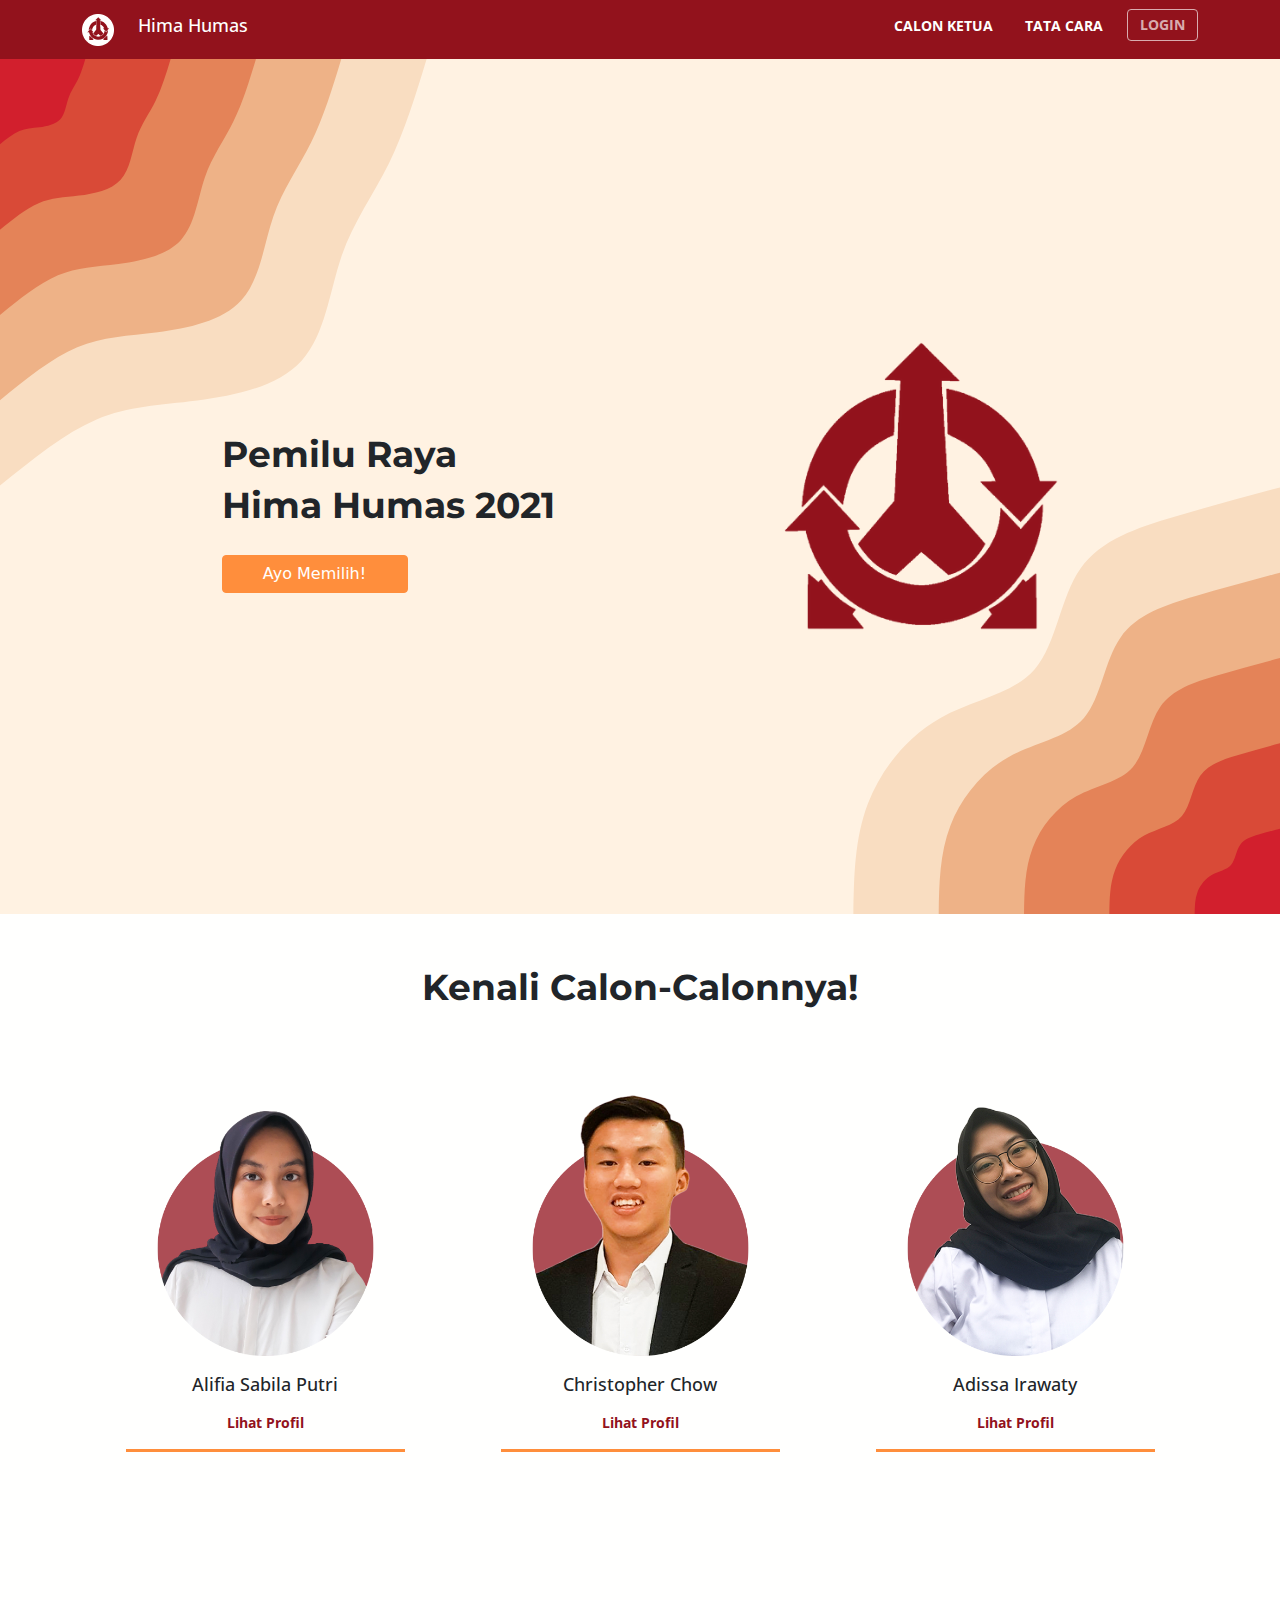
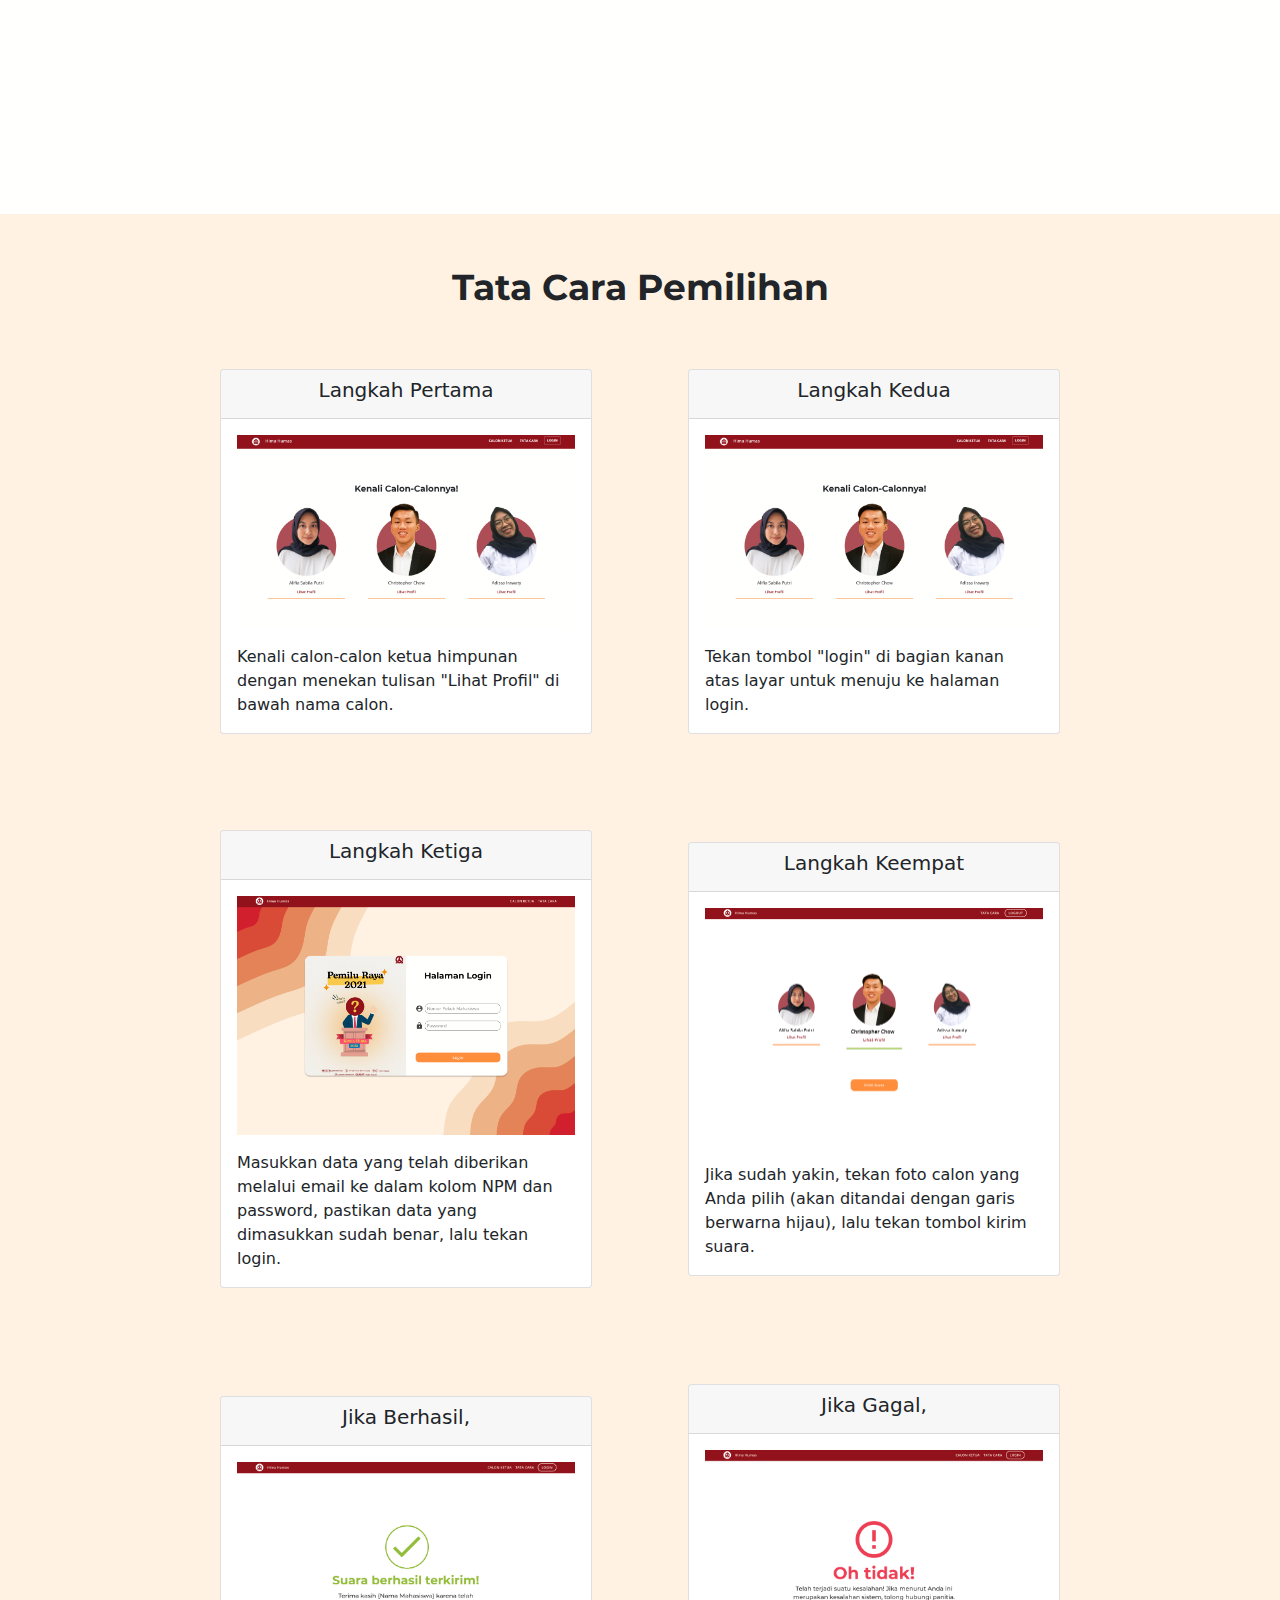
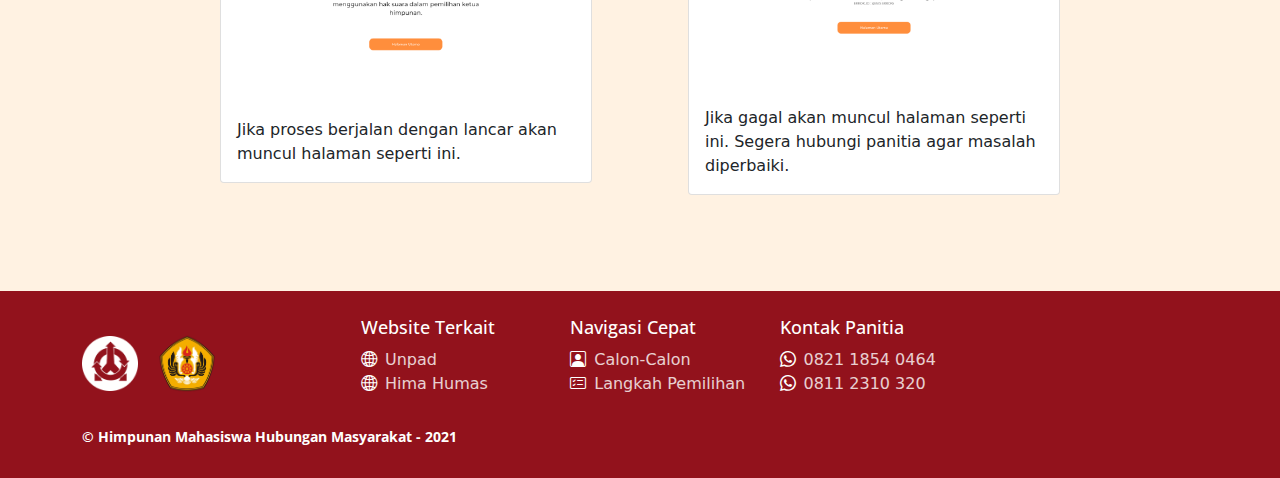
==== commit 4e4dd9fa: "sedikit perbaikan sebelum malapetaka mungkin" ====
--- a/index.html
+++ b/index.html
@@ -310,7 +310,7 @@
                             <div class="card-body">
                                 <img src="src/tatacara/langkah-4-rev.png" alt="" style="width:100%;height:auto;">
                                 <p class="card-text mt-3">
-                                    Jika proses berjalan dengan lancar akan dikirimkan ke halaman seperti ini.
+                                    Jika proses berjalan dengan lancar akan muncul halaman seperti ini.
                                 </p>
                             </div>
                         </div>
--- a/styles/style.css
+++ b/styles/style.css
@@ -159,7 +159,7 @@
   right: -100;
 }
 .hero .svg-desktop {
-  z-index: -1;
+  z-index: -400;
 }
 
 .calon {
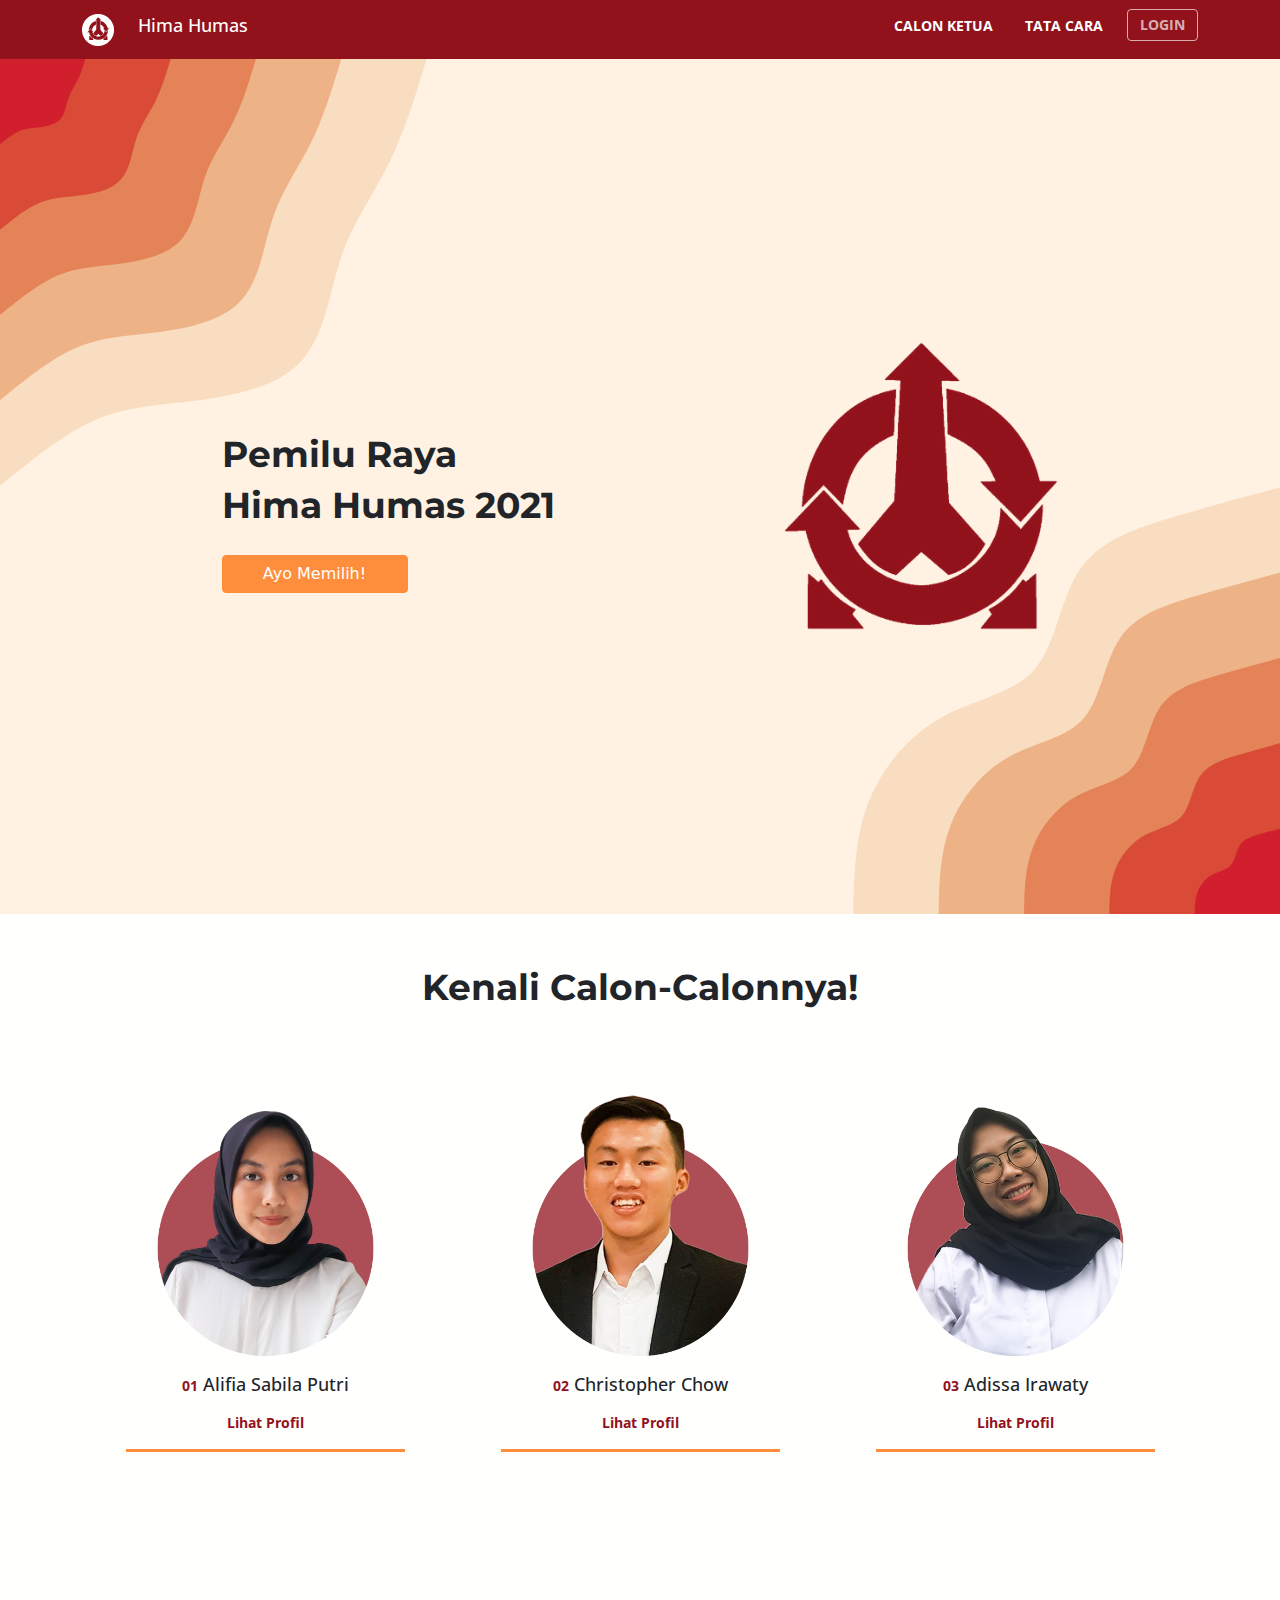
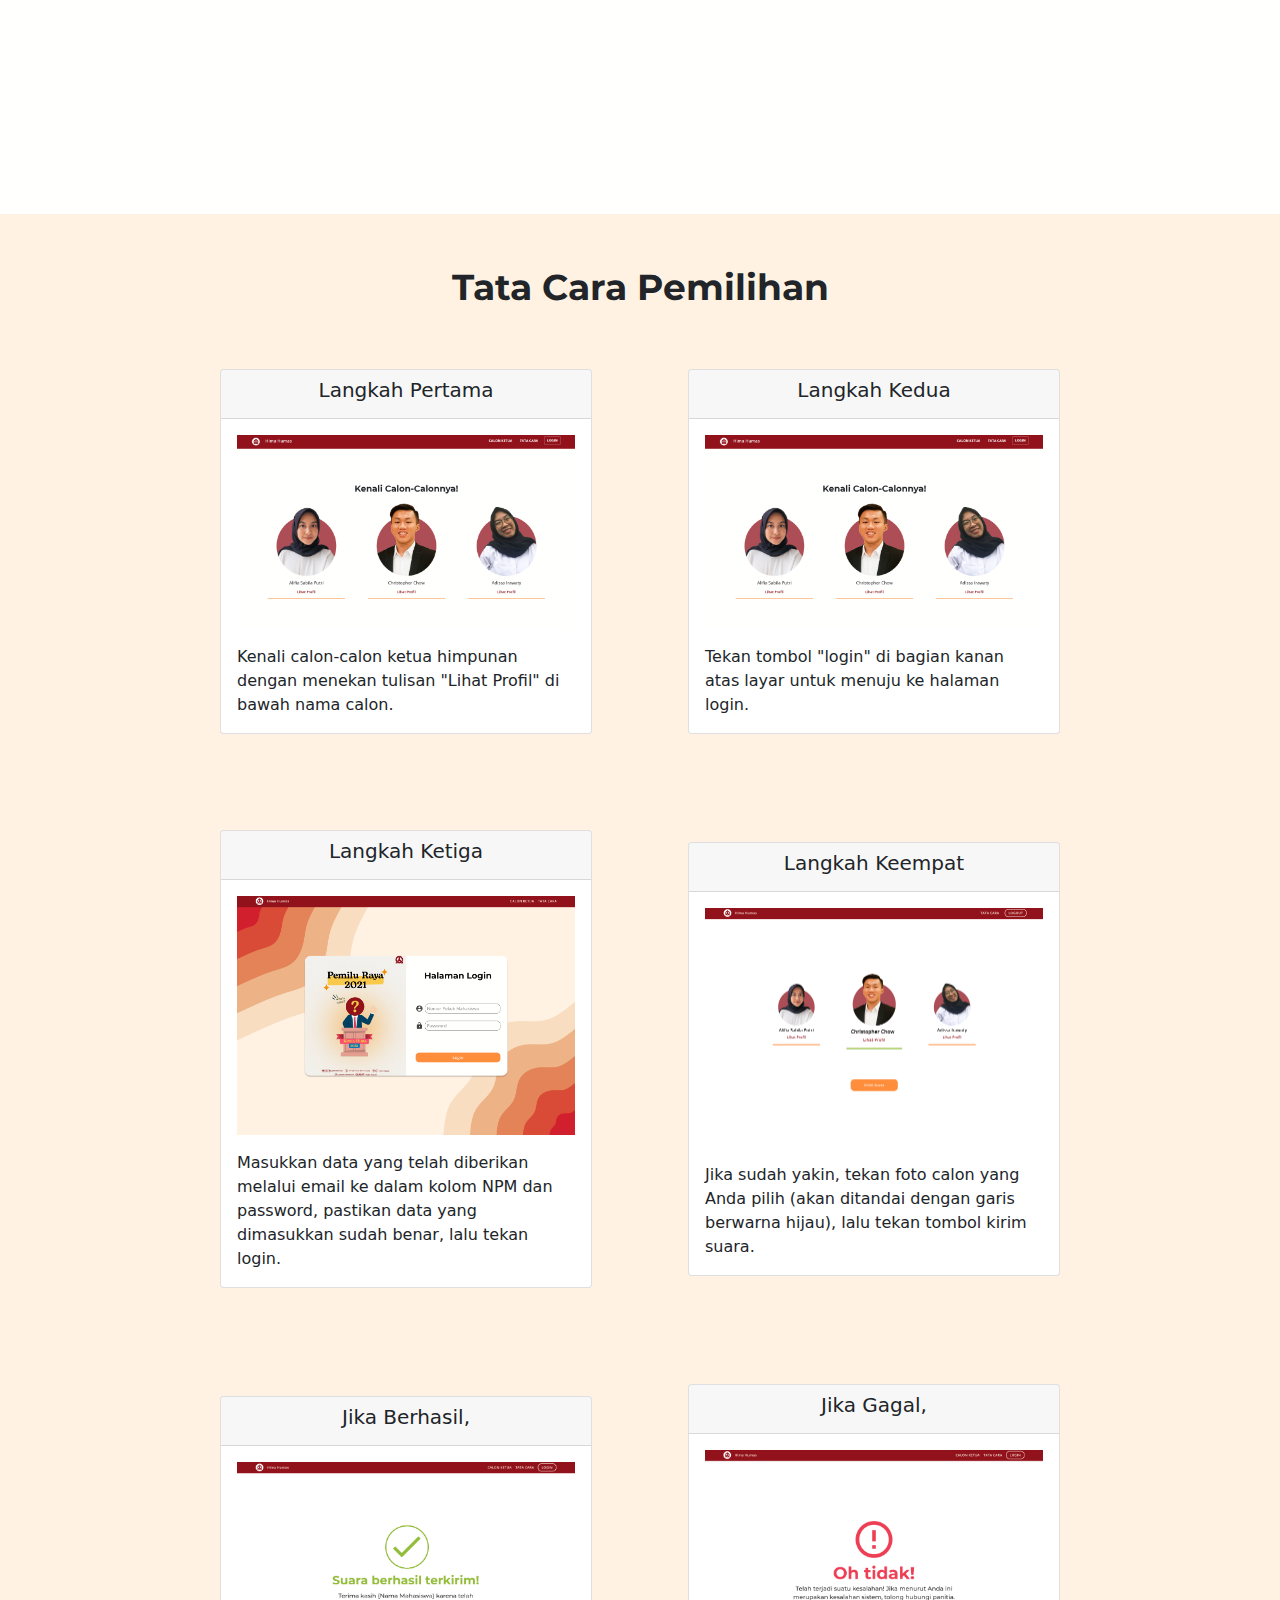
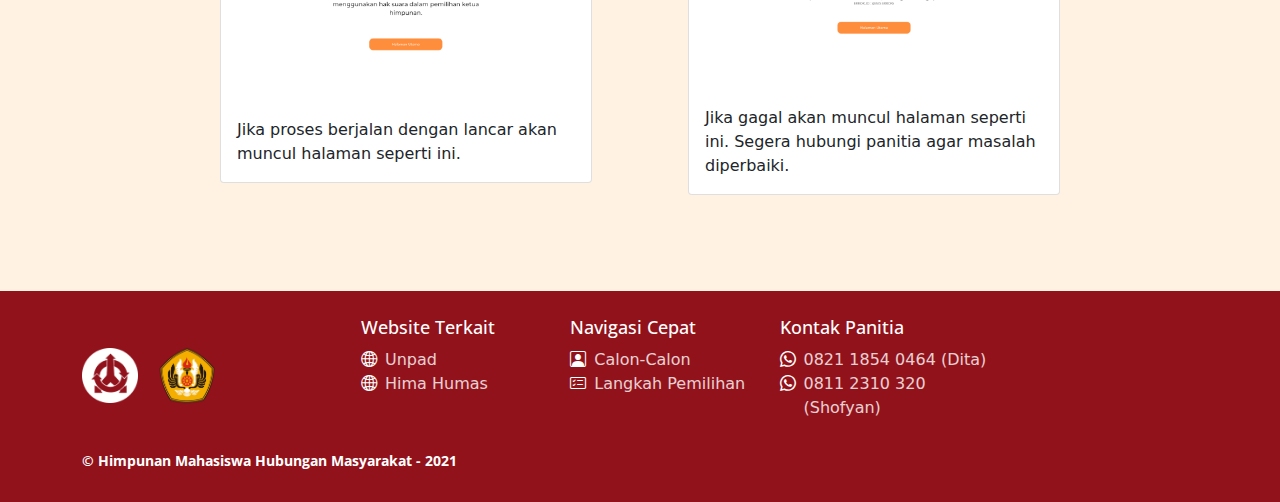
==== commit 42df2cd4: "sebelum malapetaka" ====
--- a/index.html
+++ b/index.html
@@ -68,17 +68,17 @@
             <div class="d-flex flex-column flex-lg-row justify-content-center">
                 <div class="my-5 col-lg-3 mx-5 d-flex flex-column align-items-center border-bottom border-secondary pb-2 border-3">
                     <img src="./src/calon/Calon 1/calon-1.png" alt="" class="logo my-2">
-                    <h5 class="h5 my-2">Alifia Sabila Putri</h5>
+                    <h5 class="h5 my-2"><span class="text-primary h6">01</span> Alifia Sabila Putri</h5>
                     <button type="button" class="h6 text-primary my-2" data-bs-toggle="modal" data-bs-target="#calonPertama" style="background:none;border:none;">Lihat Profil</button>
                 </div>
                 <div class="my-5 col-lg-3 mx-5 d-flex flex-column align-items-center border-bottom border-secondary pb-2 border-3">
                     <img src="./src/calon/Calon 2/calon-2-rev.png" alt="" class="logo my-2">
-                    <h5 class="h5 my-2">Christopher Chow</h5>
+                    <h5 class="h5 my-2"><span class="text-primary h6">02</span> Christopher Chow</h5>
                     <button type="button" class="h6 text-primary my-2" data-bs-toggle="modal" data-bs-target="#calonKedua" style="background:none;border:none;">Lihat Profil</button>                
                 </div>
                 <div class="my-5 col-lg-3 mx-5 d-flex flex-column align-items-center border-bottom border-secondary pb-2 border-3">
                     <img src="./src/calon/Calon 3/calon-3-rev.png" alt="" class="logo my-2">
-                    <h5 class="h5 my-2">Adissa Irawaty</h5>
+                    <h5 class="h5 my-2"><span class="text-primary h6">03</span> Adissa Irawaty</h5>
                     <button type="button" class="h6 text-primary my-2" data-bs-toggle="modal" data-bs-target="#calonKetiga" style="background:none;border:none;">Lihat Profil</button>
                 </div>
             </div>
@@ -90,7 +90,7 @@
         <div class="modal-dialog modal-lg" role="document">
             <div class="modal-content">
                 <div class="modal-header">
-                    <h5 class="modal-title" id="calonPertama">Alifia Sabila Putri</h5>
+                    <h5 class="modal-title" id="calonPertama"><span class="text-primary h6">01</span> Alifia Sabila Putri</h5>
                     <button type="button" class="close" data-bs-dismiss="modal" aria-label="Close" style="background:none;border:none;">
                         <span aria-hidden="true">&times;</span>
                     </button>
@@ -137,7 +137,7 @@
         <div class="modal-dialog modal-lg" role="document">
             <div class="modal-content">
                 <div class="modal-header">
-                    <h5 class="modal-title" id="calonPertama">Christopher Chow</h5>
+                    <h5 class="modal-title" id="calonPertama"><span class="text-primary h6">02</span> Christopher Chow</h5>
                     <button type="button" class="close" data-bs-dismiss="modal" aria-label="Close" style="background:none;border:none;">
                         <span aria-hidden="true">&times;</span>
                     </button>
@@ -188,7 +188,7 @@
         <div class="modal-dialog modal-lg" role="document">
             <div class="modal-content">
                 <div class="modal-header">
-                    <h5 class="modal-title" id="calonPertama">Adissa Irawaty</h5>
+                    <h5 class="modal-title" id="calonPertama"><span class="text-primary h6">03</span> Adissa Irawaty</h5>
                     <button type="button" class="close" data-bs-dismiss="modal" aria-label="Close" style="background:none;border:none;">
                         <span aria-hidden="true">&times;</span>
                     </button>
@@ -374,11 +374,11 @@
                         <h5 class="h5 text-light mt-3 mt-lg-0">Kontak Panitia</h5>
                         <div class="d-flex flex-row">
                             <i class="bi bi-whatsapp text-light me-2"></i>
-                            <p class="text-light" style="margin-bottom: 0;">0821 1854 0464</p>
+                            <p class="text-light" style="margin-bottom: 0;">0821 1854 0464 (Dita)</p>
                         </div>
                         <div class="d-flex flex-row">
                             <i class="bi bi-whatsapp text-light me-2"></i>
-                            <p class="text-light">0811 2310 320</p>
+                            <p class="text-light">0811 2310 320 (Shofyan)</p>
                         </div>
                     </div>
                 </div>
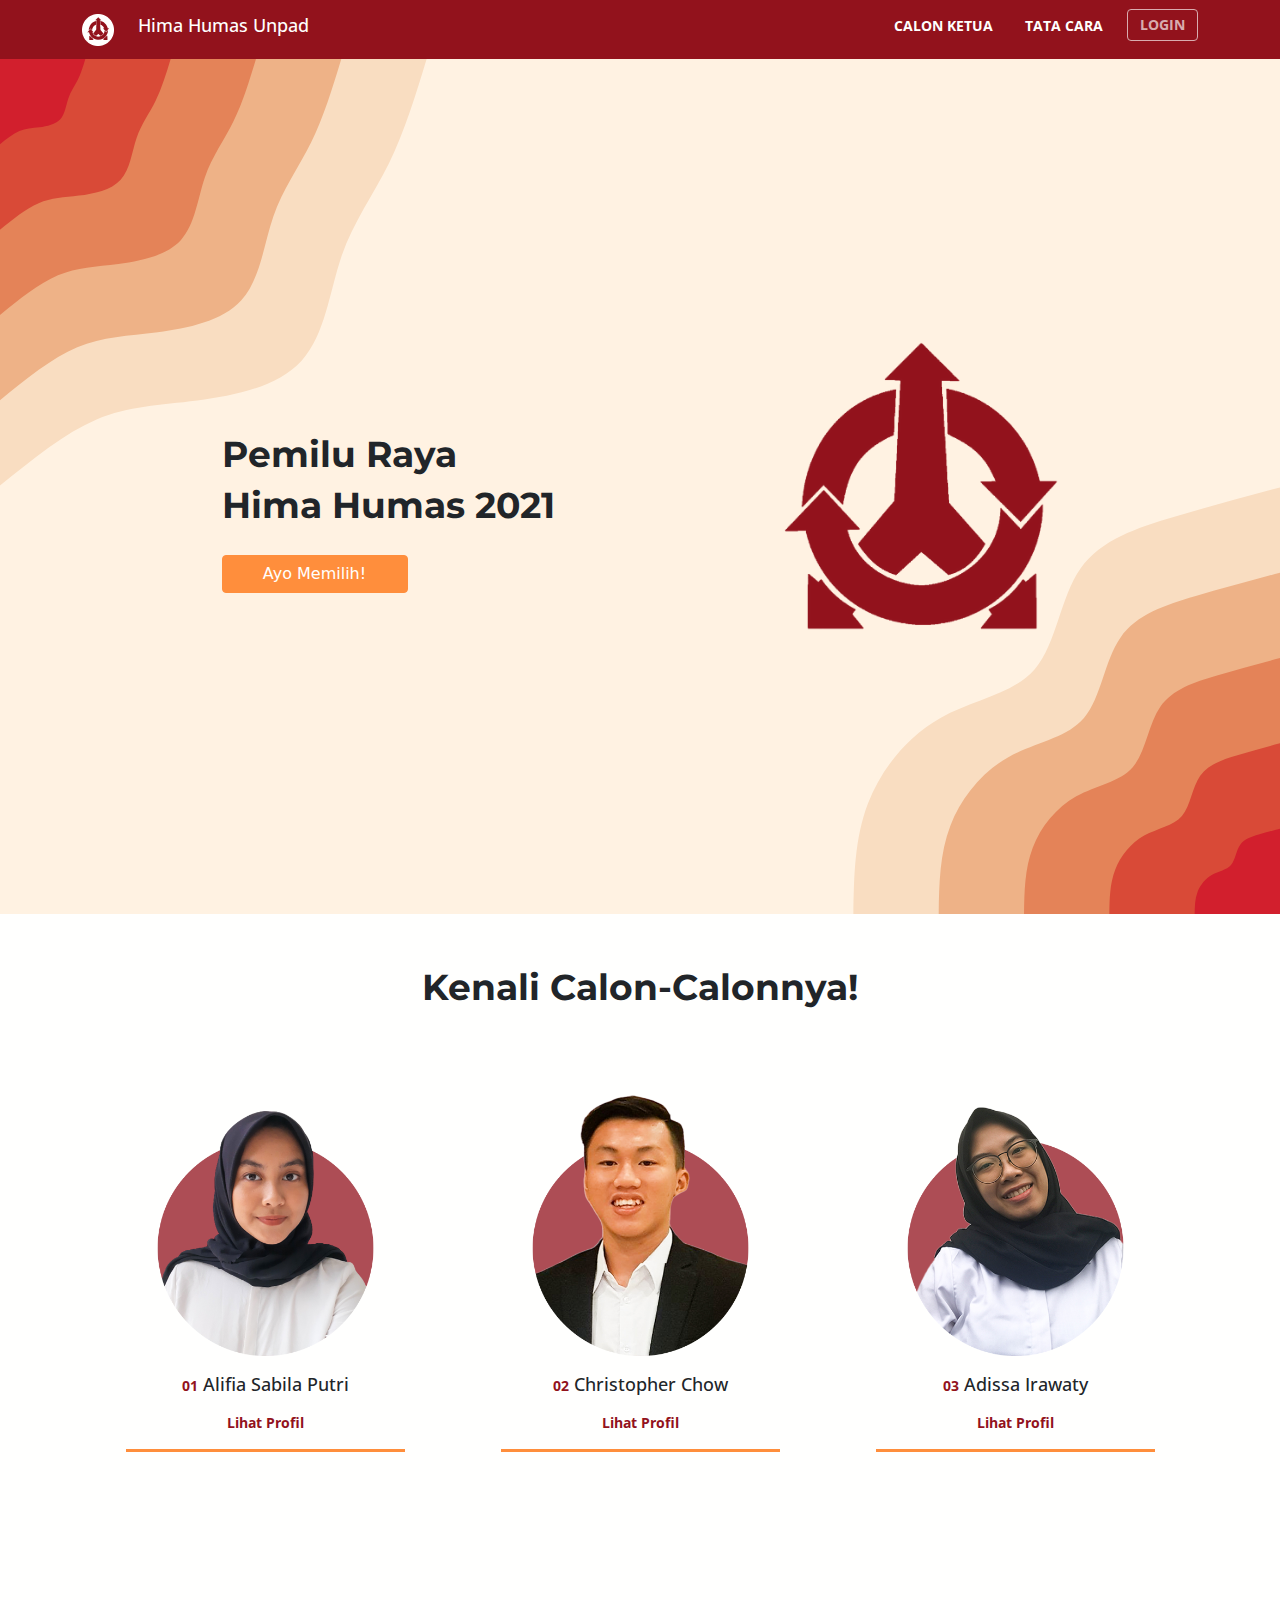
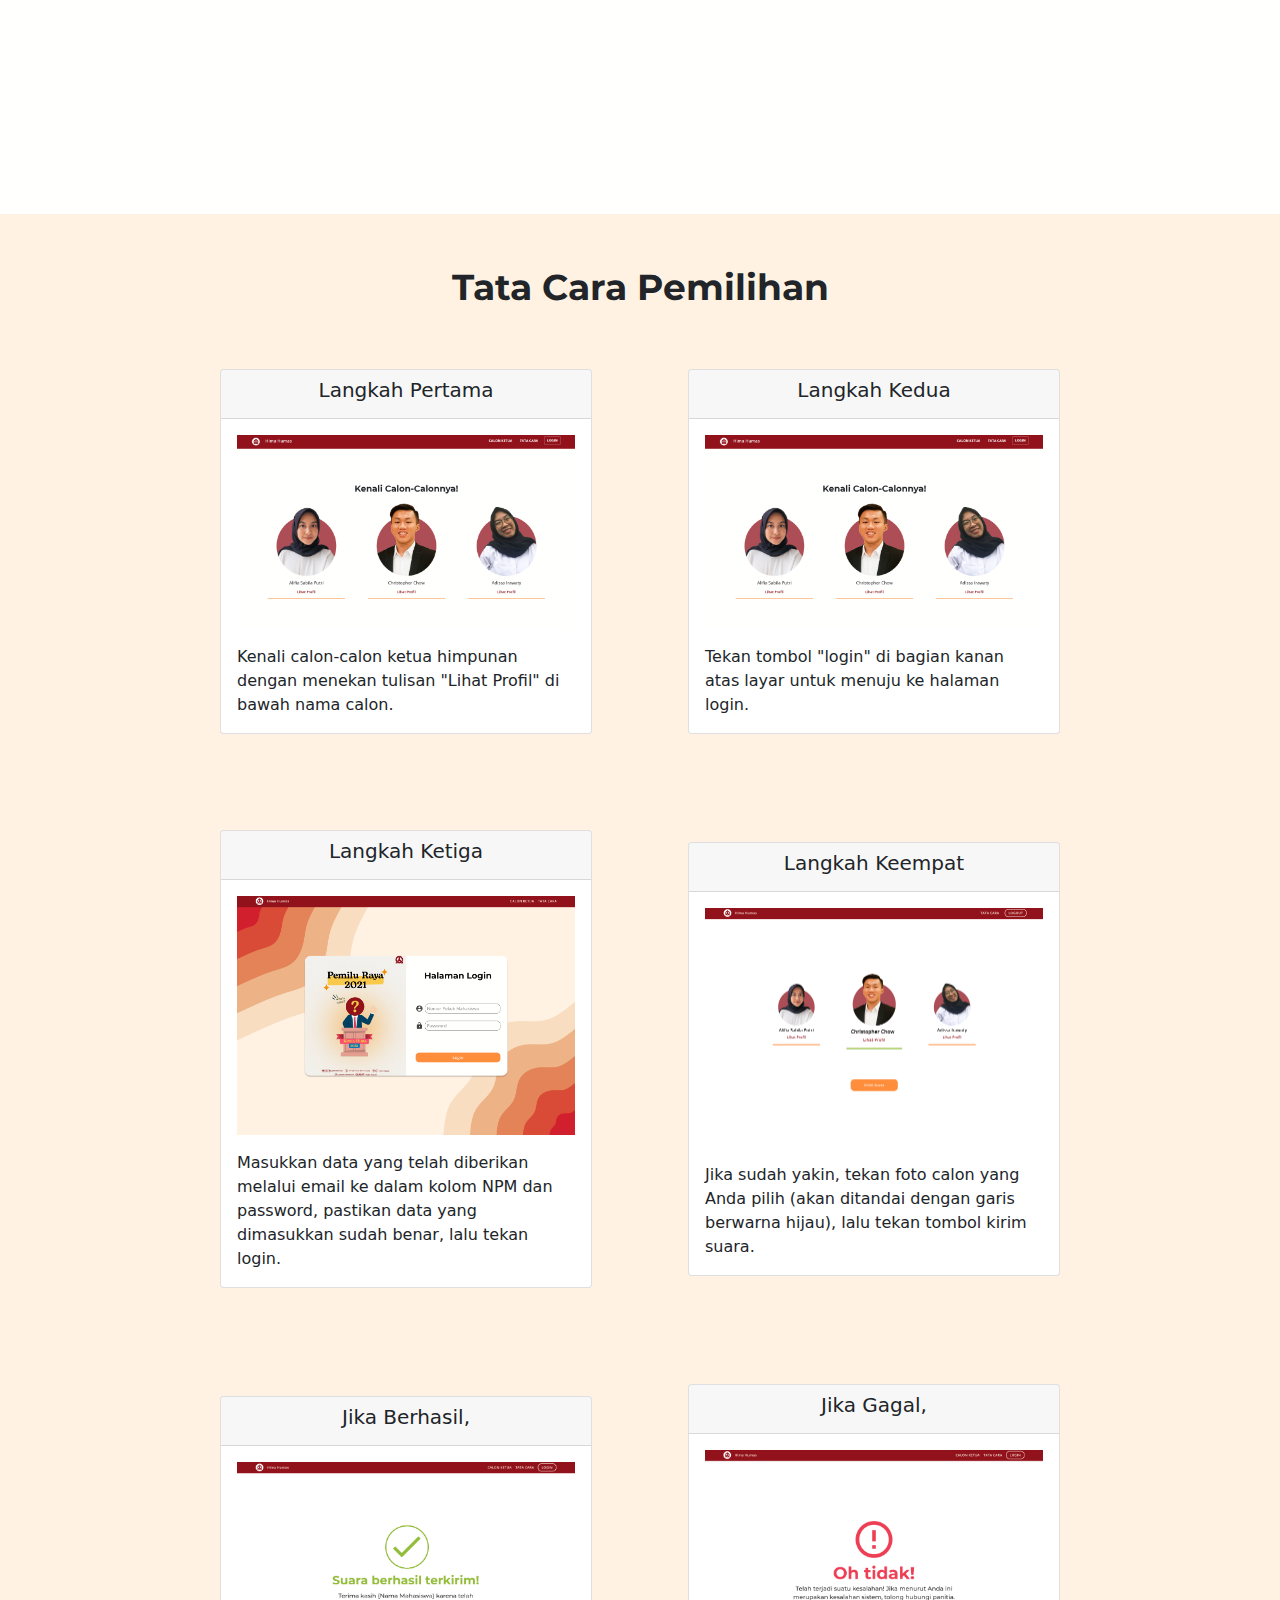
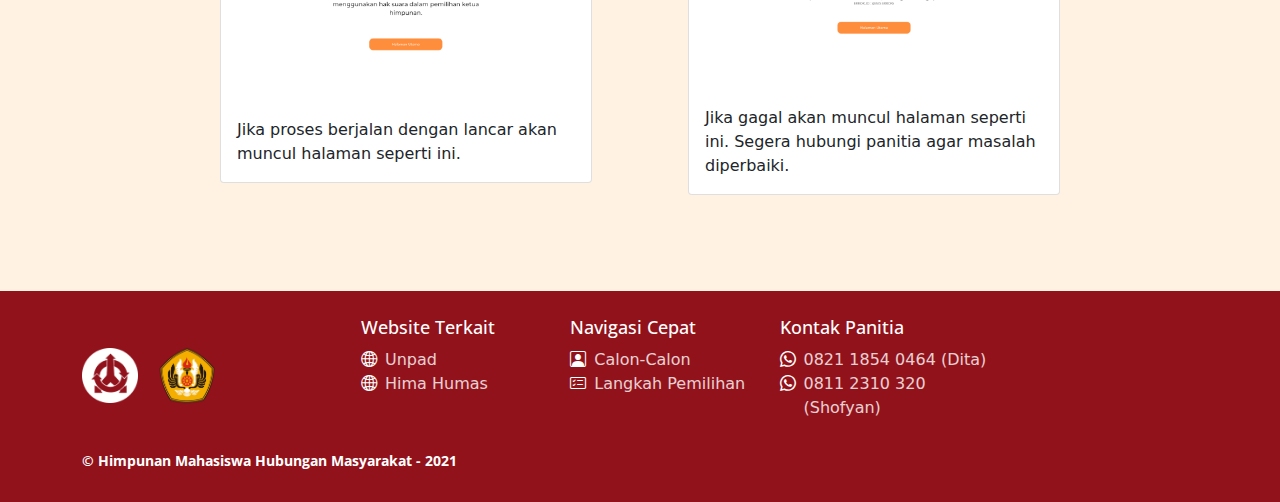
==== commit 8f4f918b: "Push front end terakhir (semoga)" ====
--- a/index.html
+++ b/index.html
@@ -8,6 +8,24 @@
     <link rel="stylesheet" href="styles/style.css">
     <link rel="stylesheet" href="https://cdn.jsdelivr.net/npm/bootstrap-icons@1.7.1/font/bootstrap-icons.css">
     <link rel="shortcut icon" href="./favicon.ico" type="image/x-icon">
+    
+    <!-- Primary Meta Tags -->
+    <meta name="title" content="Pemilu Raya Hima Humas 2021">
+    <meta name="description" content="Website Pemilu Raya Hima Humas 2021">
+
+    <!-- Open Graph / Facebook -->
+    <meta property="og:type" content="website">
+    <meta property="og:url" content="http://pemray.himahumas.xyz/">
+    <meta property="og:title" content="Pemilu Raya Hima Humas 2021">
+    <meta property="og:description" content="Website Pemilu Raya Hima Humas 2021">
+    <meta property="og:image" content="https://pemray.himahumas.xyz/src/logo/preview.jpg">
+
+    <!-- Twitter -->
+    <meta property="twitter:card" content="summary_large_image">
+    <meta property="twitter:url" content="http://pemray.himahumas.xyz/">
+    <meta property="twitter:title" content="Pemilu Raya Hima Humas 2021">
+    <meta property="twitter:description" content="Website Pemilu Raya Hima Humas 2021">
+    <meta property="twitter:image" content="https://pemray.himahumas.xyz/src/logo/preview.jpg">
 </head>
 <body>
     <!-- Navigation bar -->
@@ -16,7 +34,7 @@
             <!-- Brand Website -->
             <a href="" class="navbar-brand d-flex flex-row align-items-center" aria-label="Logo Website">
                 <img class="me-4" src="src/logo/Logo Hima.png" alt="" srcset="">
-                <h6 class="h5 text-light">Hima Humas</h6>
+                <h6 class="h5 text-light">Hima Humas Unpad</h6>
             </a>
 
             <!-- Tombol Toggle Saat Mobile Resolution -->
@@ -128,7 +146,6 @@
                     </p>
                 </div>
             </div>
-
         </div>
     </div>
 
@@ -292,7 +309,7 @@
                                 <h5 class="card-title text-center">Langkah Keempat</h5>
                             </div>
                             <div class="card-body">
-                                <img src="src/tatacara/langkah-3-rev.png" alt="" style="width:100%;height:auto;">
+                                <img src="src/tatacara/langkah-3.png" alt="" style="width:100%;height:auto;">
                                 <p class="card-text mt-3">
                                     Jika sudah yakin, tekan foto calon yang Anda pilih (akan ditandai dengan 
                                     garis berwarna hijau), lalu tekan tombol kirim suara.
--- a/styles/style.css
+++ b/styles/style.css
@@ -76,6 +76,14 @@
   font-size: 51px !important;
   line-height: 72px !important;
   font-weight: bold !important;
+}
+@media (max-width: 576px) {
+  .h2 {
+    font-size: 36px !important;
+    line-height: 51px !important;
+    font-weight: bold !important;
+    text-align: center;
+  }
 }
 
 .h3 {
@@ -99,11 +107,27 @@
   line-height: 36px !important;
   font-weight: bold !important;
 }
+@media (max-width: 576px) {
+  .h4 {
+    font-size: 25px !important;
+    line-height: 36px !important;
+    font-weight: bold !important;
+    text-align: center;
+  }
+}
 
 .h4-regular {
   font-family: "Montserrat", sans-serif !important;
   font-size: 25px !important;
   line-height: 36px !important;
+}
+@media (max-width: 576px) {
+  .h4-regular {
+    font-size: 18px !important;
+    line-height: 25px !important;
+    font-weight: 400 !important;
+    text-align: center;
+  }
 }
 
 .h5 {
@@ -141,6 +165,13 @@
   color: rgba(42, 42, 42, 0.7);
 }
 
+* {
+  -webkit-user-select: none;
+     -moz-user-select: none;
+      -ms-user-select: none;
+          user-select: none;
+}
+
 body {
   margin: 0;
   padding: 0;
@@ -187,7 +218,7 @@
   left: 0;
 }
 .svg-desktop .svg-bot {
-  bot: 0;
+  bottom: 0;
   right: 0;
 }
 
